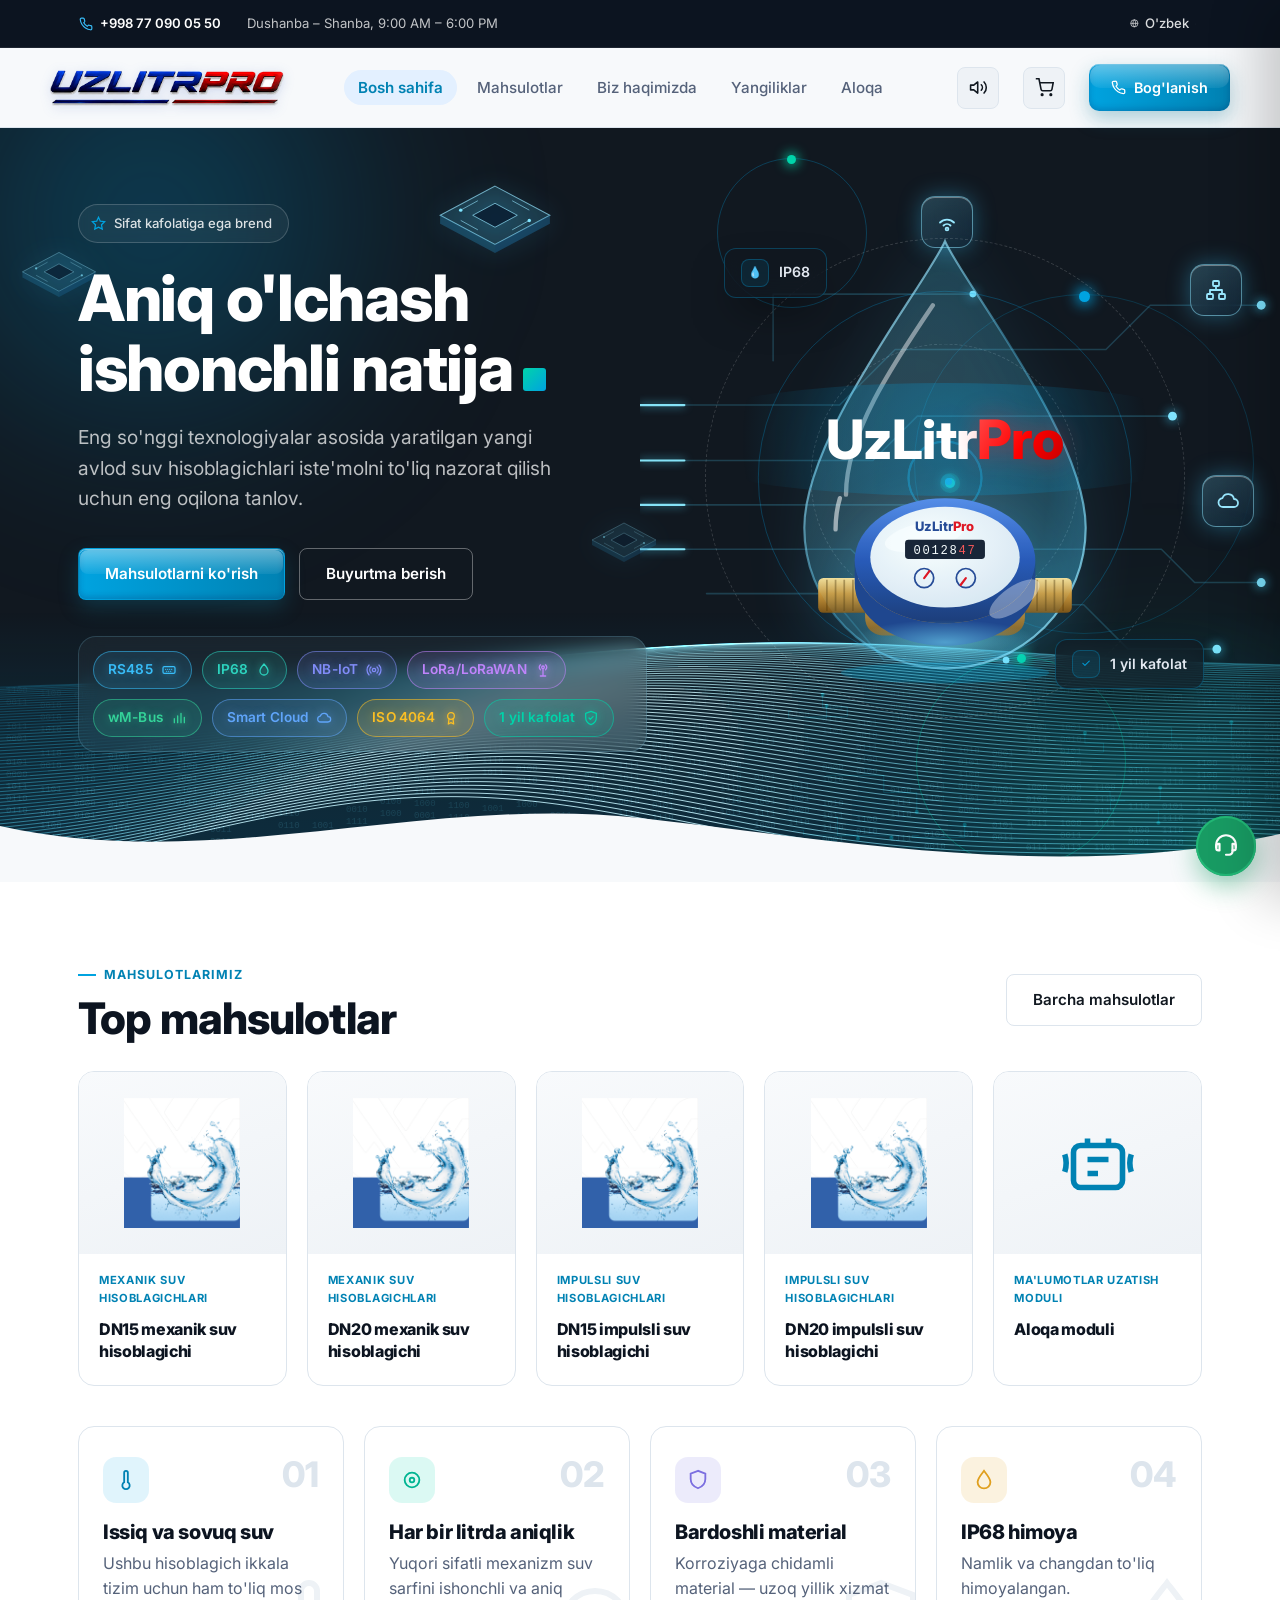
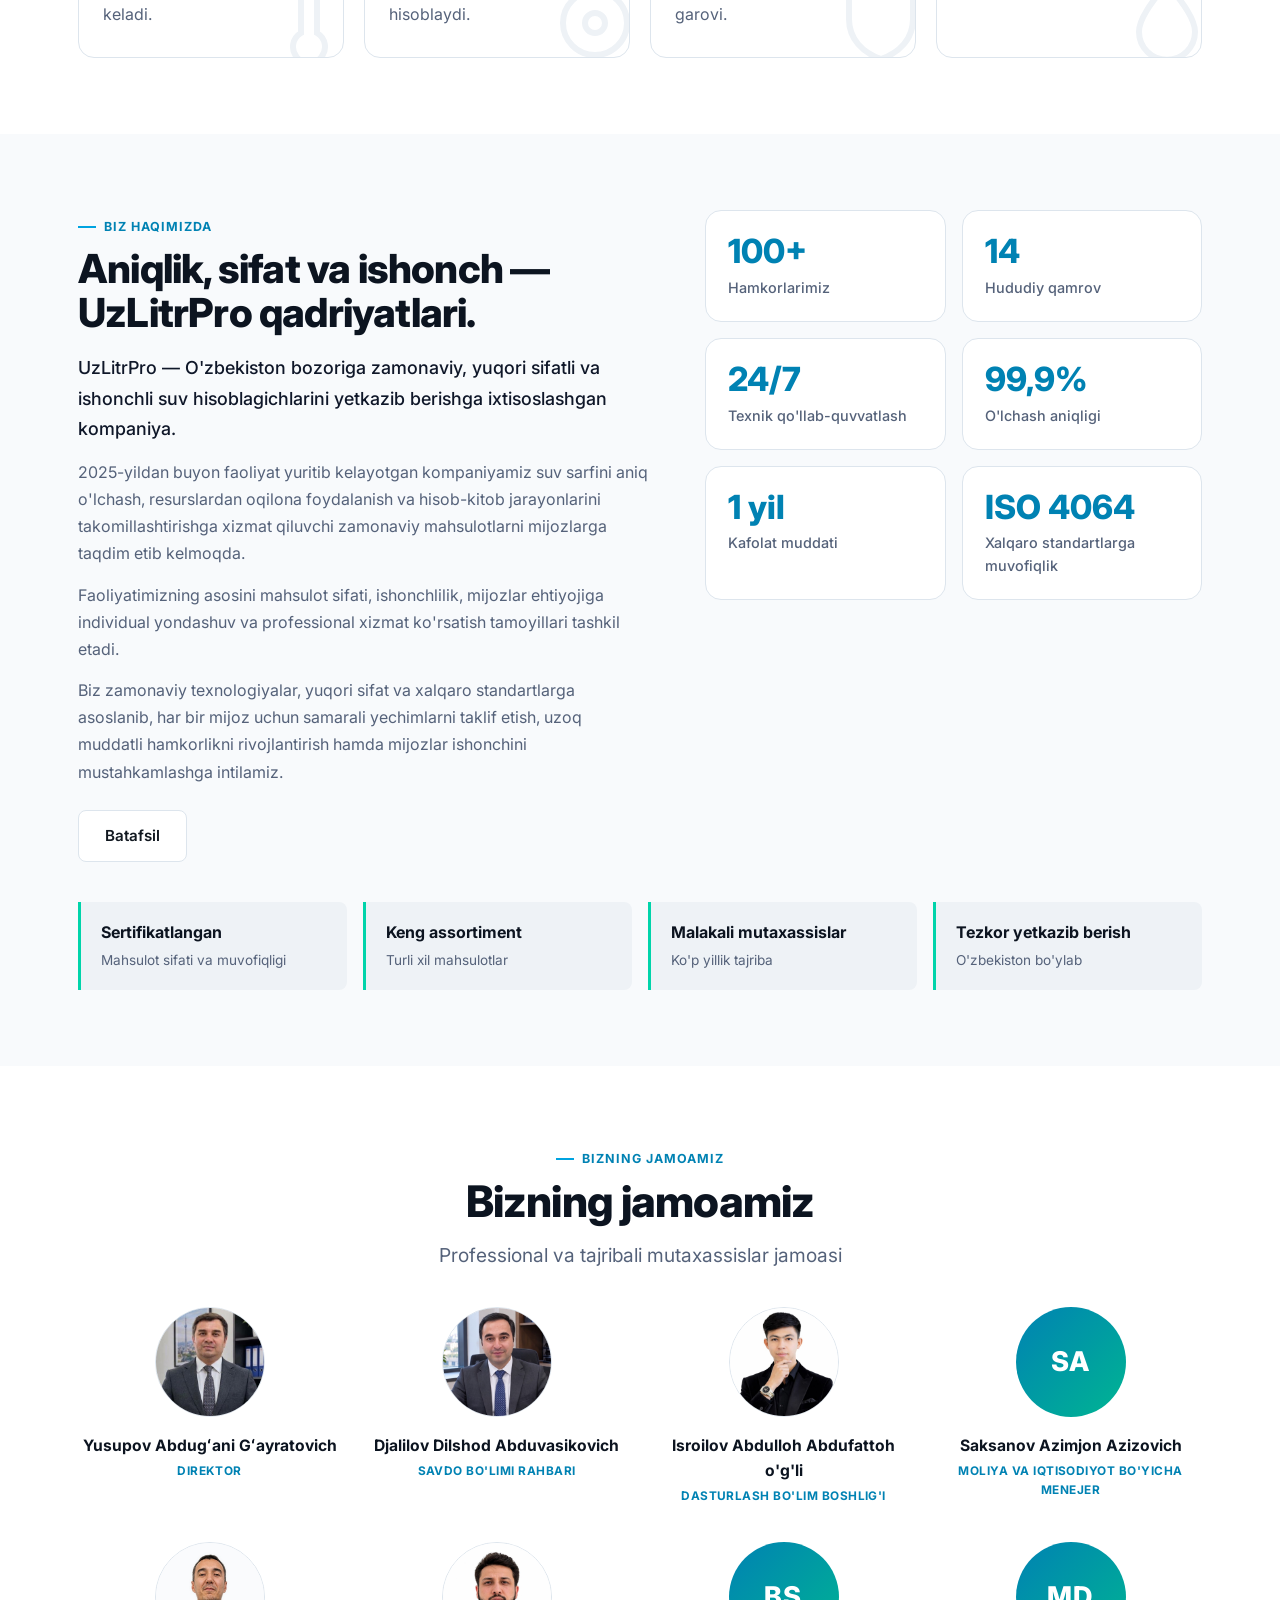
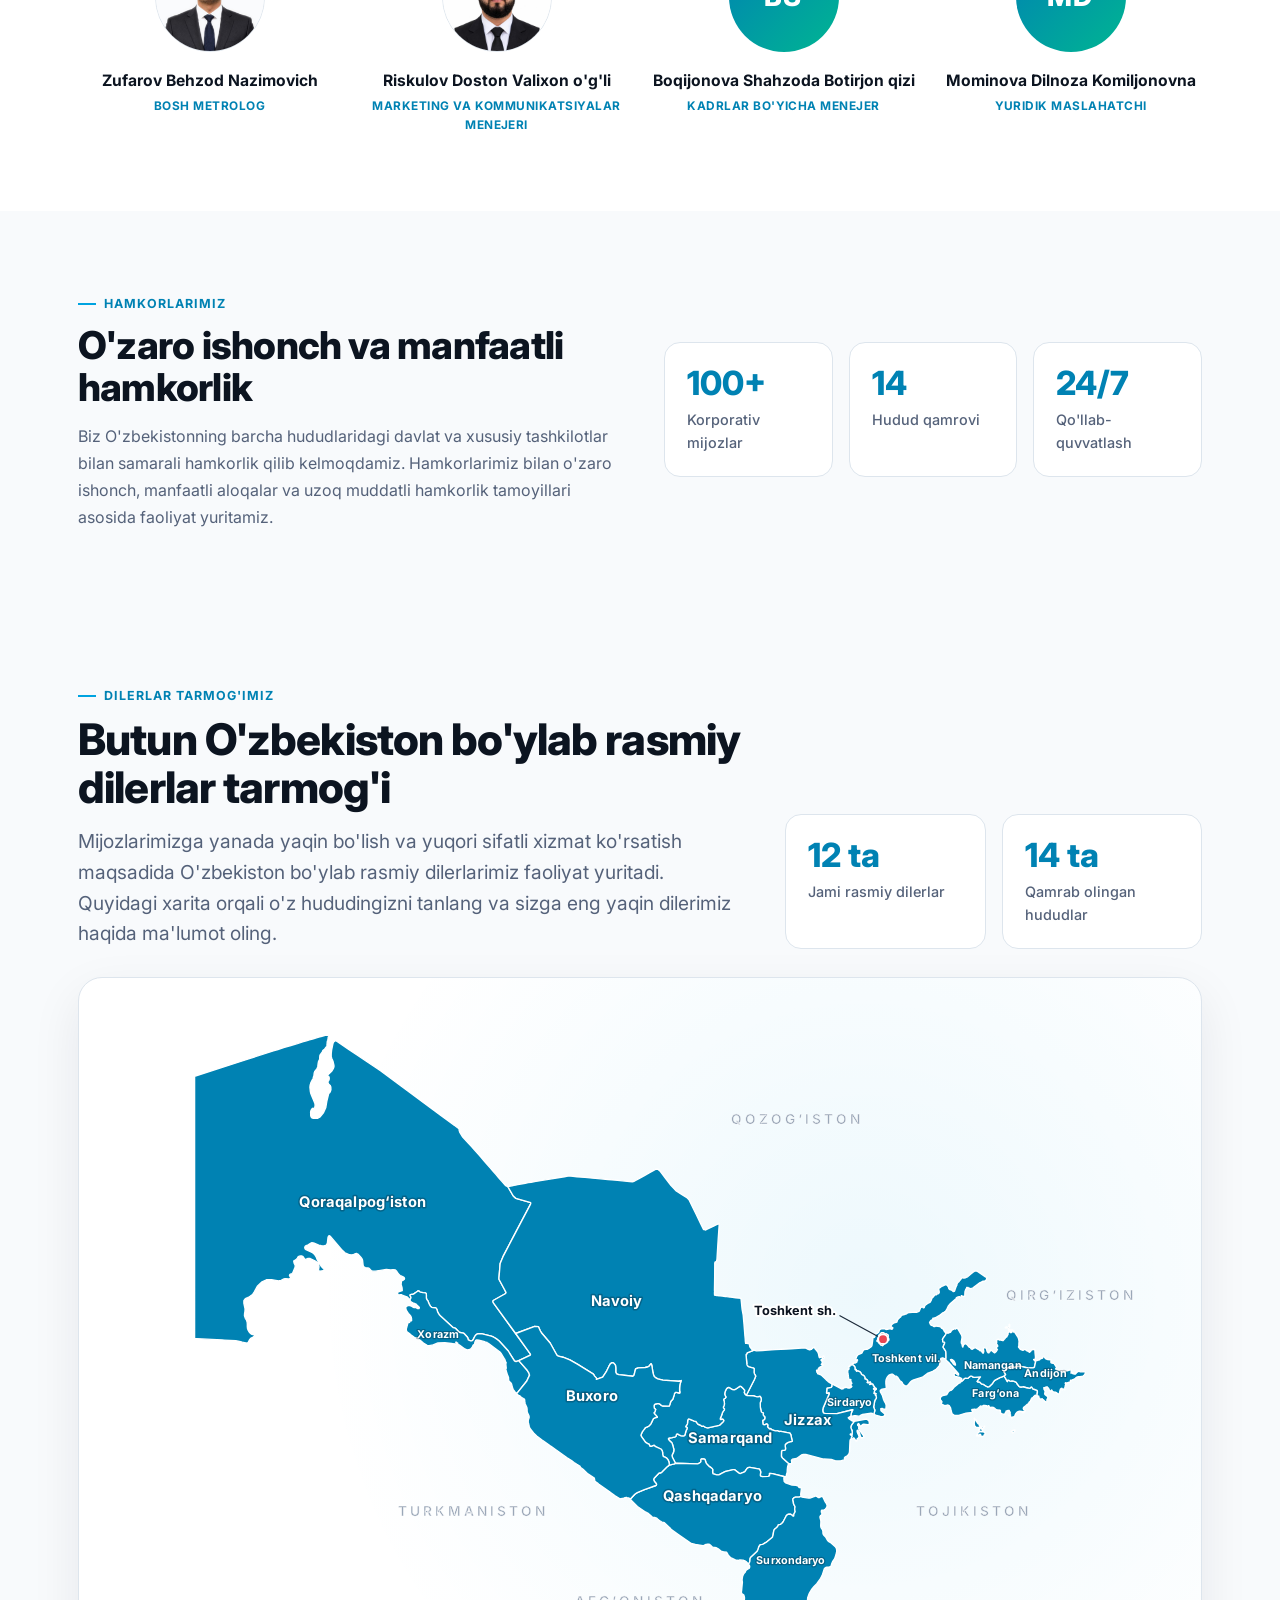
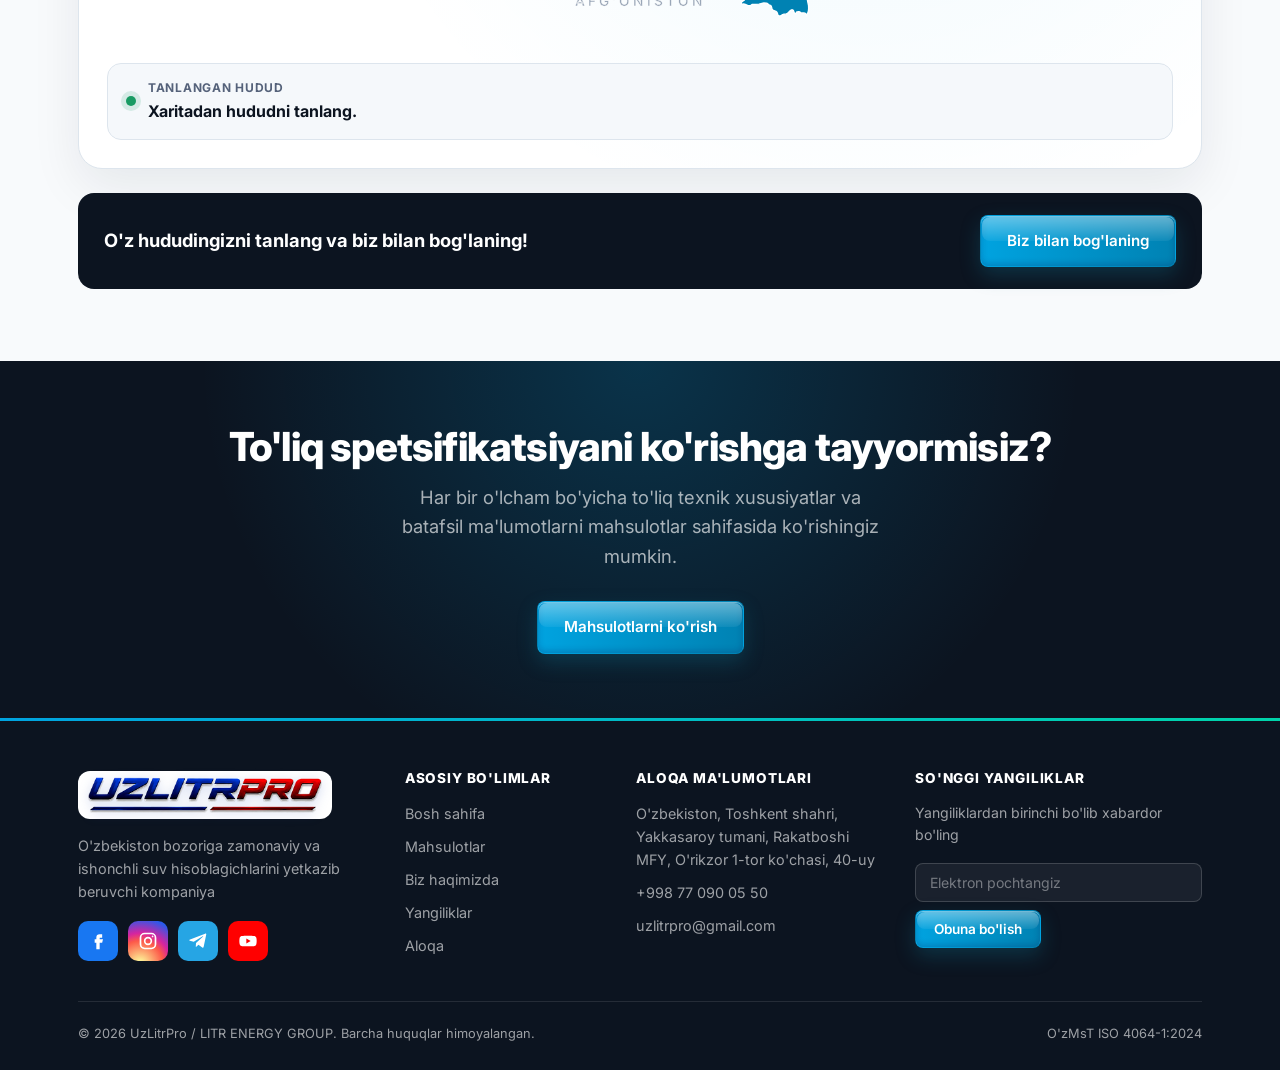
==== index.html @ aaaa2b79 "Hero: meter in glass drop/sphere/hologram variants, circuit traces, floating boards, chip icons Co-A" ====
<!DOCTYPE html>
<html lang="uz">
<head>
<meta charset="UTF-8">
<meta name="viewport" content="width=device-width, initial-scale=1.0">
<title>UzLitrPro — Aniq suv hisoblagichlari</title>
<meta name="description" content="UzLitrPro — sovuq va issiq suv uchun IP68 himoyali, yuqori aniqlikdagi hisoblagichlar. O'zMsT ISO 4064-1:2024 standartiga muvofiq, 1 yil kafolat bilan.">
<link rel="icon" href="assets/logo.png">
<link rel="preconnect" href="https://fonts.googleapis.com">
<link href="https://fonts.googleapis.com/css2?family=Inter:wght@400;500;600;700;800&display=swap" rel="stylesheet">
<link rel="stylesheet" href="css/style.css">
</head>
<body>

<div class="top-bar">
  <div class="container">
    <div class="top-bar-left">
      <a href="tel:+998770900550" class="phone-link">
        <svg viewBox="0 0 24 24" fill="none" stroke="currentColor" stroke-width="2"><path d="M22 16.92v3a2 2 0 0 1-2.18 2 19.79 19.79 0 0 1-8.63-3.07 19.5 19.5 0 0 1-6-6 19.79 19.79 0 0 1-3.07-8.67A2 2 0 0 1 4.11 2h3a2 2 0 0 1 2 1.72c.127.96.361 1.903.7 2.81a2 2 0 0 1-.45 2.11L8.09 9.91a16 16 0 0 0 6 6l1.27-1.27a2 2 0 0 1 2.11-.45c.907.339 1.85.573 2.81.7A2 2 0 0 1 22 16.92z"/></svg>
        +998 77 090 05 50
      </a>
      <span class="top-bar-item hours" data-i18n="hours">Dushanba – Shanba, 9:00 AM – 6:00 PM</span>
    </div>
    <div class="lang-switch" id="lang-switch">
      <div class="lang-current" id="lang-current">
        <svg viewBox="0 0 24 24" fill="none" stroke="currentColor" stroke-width="2"><circle cx="12" cy="12" r="10"/><path d="M2 12h20M12 2a15.3 15.3 0 0 1 4 10 15.3 15.3 0 0 1-4 10 15.3 15.3 0 0 1-4-10 15.3 15.3 0 0 1 4-10z"/></svg>
        <span id="lang-label">O'zbek</span>
        <svg class="chevron" viewBox="0 0 24 24" fill="none" stroke="currentColor" stroke-width="2"><path d="M6 9l6 6 6-6"/></svg>
      </div>
      <div class="lang-dropdown" id="lang-dropdown">
        <button data-lang="uz" class="active">O'zbek</button>
        <button data-lang="ru">Русский</button>
        <button data-lang="en">English</button>
      </div>
    </div>
  </div>
</div>

<header class="site-header">
  <nav class="container nav">
    <a href="index.html" class="brand"><img class="brand-logo" src="assets/uzlitrpro-wordmark.png" alt="UZLITRPRO" width="720" height="111"></a>
    <ul class="nav-links">
      <li><a href="index.html" class="active" data-i18n="nav_home">Bosh sahifa</a></li>
      <li><a href="products.html" data-i18n="nav_products">Mahsulotlar</a></li>
      <li><a href="about.html" data-i18n="nav_about">Biz haqimizda</a></li>
      <li><a href="news.html" data-i18n="nav_news">Yangiliklar</a></li>
      <li><a href="contact.html" data-i18n="nav_contact">Aloqa</a></li>
    </ul>
    <button class="cart-toggle-btn" id="cart-toggle" aria-label="Savat">
      <svg viewBox="0 0 24 24" fill="none" stroke="currentColor" stroke-width="2"><circle cx="9" cy="21" r="1"/><circle cx="20" cy="21" r="1"/><path d="M1 1h4l2.68 13.39a2 2 0 0 0 2 1.61h9.72a2 2 0 0 0 2-1.61L23 6H6"/></svg>
      <span class="cart-count-badge" id="cart-count-badge">0</span>
    </button>
    <a href="contact.html" class="nav-cta">
      <svg viewBox="0 0 24 24" fill="none" stroke="currentColor" stroke-width="2"><path d="M22 16.92v3a2 2 0 0 1-2.18 2 19.79 19.79 0 0 1-8.63-3.07 19.5 19.5 0 0 1-6-6 19.79 19.79 0 0 1-3.07-8.67A2 2 0 0 1 4.11 2h3a2 2 0 0 1 2 1.72c.127.96.361 1.903.7 2.81a2 2 0 0 1-.45 2.11L8.09 9.91a16 16 0 0 0 6 6l1.27-1.27a2 2 0 0 1 2.11-.45c.907.339 1.85.573 2.81.7A2 2 0 0 1 22 16.92z"/></svg>
      <span data-i18n="nav_cta">Bog'lanish</span>
    </a>
    <button class="nav-toggle" aria-label="Menyuni ochish" aria-expanded="false">
      <span></span><span></span><span></span>
    </button>
  </nav>
</header>

<main>

  <!-- HERO -->
  <section class="hero blueprint-bg" data-hero="drop">
    <div class="hero-scene" aria-hidden="true">
      <canvas class="hero-particle-wave"></canvas>
      <span class="hero-deco-circle dc1"><span class="dc-glow"></span></span>
      <span class="hero-deco-circle dc2"><span class="dc-glow"></span></span>
      <span class="hero-deco-circle dc3"><span class="dc-glow"></span></span>
      <!-- Shared drawing of the meter, reused by every hero variant -->
      <svg width="0" height="0" style="position:absolute">
        <defs>
          <linearGradient id="brassG" x1="0" y1="0" x2="0" y2="1">
            <stop offset="0" stop-color="#f6dc93"/><stop offset="0.45" stop-color="#c9973d"/><stop offset="1" stop-color="#7a5418"/>
          </linearGradient>
          <linearGradient id="ringG" x1="0" y1="0" x2="0" y2="1">
            <stop offset="0" stop-color="#4f86e6"/><stop offset="0.5" stop-color="#1f4fb3"/><stop offset="1" stop-color="#12306f"/>
          </linearGradient>
          <radialGradient id="faceG" cx="0.4" cy="0.35" r="0.8">
            <stop offset="0" stop-color="#ffffff"/><stop offset="1" stop-color="#d7e3ef"/>
          </radialGradient>
          <symbol id="uz-meter" viewBox="0 0 300 220">
            <rect x="4" y="128" width="62" height="40" rx="6" fill="url(#brassG)"/>
            <path d="M14 130v36M24 130v36M34 130v36M44 130v36" stroke="rgba(90,60,10,.45)" stroke-width="2"/>
            <rect x="234" y="128" width="62" height="40" rx="6" fill="url(#brassG)"/>
            <path d="M256 130v36M266 130v36M276 130v36M286 130v36" stroke="rgba(90,60,10,.45)" stroke-width="2"/>
            <path d="M58 122 h184 v52 a20 20 0 0 1 -20 20 h-144 a20 20 0 0 1 -20 -20z" fill="url(#brassG)"/>
            <ellipse cx="150" cy="108" rx="104" ry="72" fill="url(#ringG)"/>
            <path d="M46 108 v26 a104 72 0 0 0 208 0 v-26 a104 72 0 0 1 -208 0z" fill="#163a86"/>
            <ellipse cx="150" cy="104" rx="86" ry="58" fill="url(#faceG)"/>
            <ellipse cx="126" cy="80" rx="46" ry="16" fill="rgba(255,255,255,.75)" transform="rotate(-12 126 80)"/>
            <text x="150" y="74" text-anchor="middle" font-family="Inter, sans-serif" font-weight="800" font-size="15" fill="#1d3f8f">UzLitr<tspan fill="#e30613">Pro</tspan></text>
            <rect x="104" y="84" width="92" height="22" rx="4" fill="#0f1729"/>
            <text x="150" y="100" text-anchor="middle" font-family="ui-monospace, Menlo, monospace" font-size="14" fill="#fff" letter-spacing="2">00128<tspan fill="#ff4d4d">47</tspan></text>
            <circle cx="126" cy="128" r="11" fill="none" stroke="#1d3f8f" stroke-width="2"/>
            <line x1="126" y1="128" x2="132" y2="120" stroke="#e30613" stroke-width="2.5" stroke-linecap="round"/>
            <circle cx="174" cy="128" r="11" fill="none" stroke="#1d3f8f" stroke-width="2"/>
            <line x1="174" y1="128" x2="168" y2="136" stroke="#e30613" stroke-width="2.5" stroke-linecap="round"/>
          </symbol>
        </defs>
      </svg>

      <!-- Circuit traces with travelling light pulses, ending in glass icon nodes -->
      <svg class="hero-circuit" viewBox="0 0 600 600" preserveAspectRatio="xMaxYMid meet">
        <g class="trace-base">
          <path d="M0 210 H180 L230 160 H420 L460 120 H560"/>
          <path d="M0 260 H210 L250 220 H480"/>
          <path d="M0 300 H300 L340 340 H470 L500 370 H560"/>
          <path d="M0 340 H190 L240 390 H400 L440 430 H520"/>
          <path d="M60 380 H170 L220 440 H330"/>
          <path d="M120 170 V110 H300"/>
        </g>
        <g class="trace-pulse">
          <path d="M0 210 H180 L230 160 H420 L460 120 H560"/>
          <path d="M0 260 H210 L250 220 H480" style="animation-delay:-1.2s"/>
          <path d="M0 300 H300 L340 340 H470 L500 370 H560" style="animation-delay:-2.1s"/>
          <path d="M0 340 H190 L240 390 H400 L440 430 H520" style="animation-delay:-3s"/>
        </g>
        <g class="trace-dot"><circle cx="560" cy="120" r="4"/><circle cx="480" cy="220" r="4"/><circle cx="560" cy="370" r="4"/><circle cx="520" cy="430" r="4"/><circle cx="330" cy="440" r="3"/><circle cx="300" cy="110" r="3"/></g>
      </svg>
      <span class="circuit-node cn1"><svg viewBox="0 0 24 24"><rect x="9" y="3" width="6" height="5" rx="1"/><rect x="3" y="16" width="6" height="5" rx="1"/><rect x="15" y="16" width="6" height="5" rx="1"/><path d="M12 8v4M6 16v-4h12v4"/></svg></span>
      <span class="circuit-node cn2"><svg viewBox="0 0 24 24"><path d="M7 18a4.5 4.5 0 0 1-.5-8.97A6 6 0 0 1 18 10a4 4 0 0 1 0 8z"/></svg></span>
      <span class="circuit-node cn3"><svg viewBox="0 0 24 24"><path d="M5 12.5a10 10 0 0 1 14 0M8.5 15.5a5 5 0 0 1 7 0"/><circle cx="12" cy="19" r="1.4"/></svg></span>

      <!-- Floating glass circuit boards -->
      <svg class="float-pcb fp1" viewBox="0 0 140 100"><use href="#pcb"/></svg>
      <svg class="float-pcb fp2" viewBox="0 0 140 100"><use href="#pcb"/></svg>
      <svg class="float-pcb fp3" viewBox="0 0 140 100"><use href="#pcb"/></svg>
      <svg width="0" height="0" style="position:absolute">
        <symbol id="pcb" viewBox="0 0 140 100">
          <path d="M70 6 L134 40 L70 74 L6 40 Z" fill="rgba(80,200,240,0.16)" stroke="rgba(150,230,255,0.7)" stroke-width="1.2"/>
          <path d="M6 40 L6 50 L70 84 L70 74 Z" fill="rgba(40,140,190,0.35)"/>
          <path d="M134 40 L134 50 L70 84 L70 74 Z" fill="rgba(30,110,160,0.45)"/>
          <path d="M70 26 L96 40 L70 54 L44 40 Z" fill="rgba(10,30,50,0.85)" stroke="rgba(150,230,255,0.8)" stroke-width="1"/>
          <path d="M30 34 L50 23 M90 23 L110 34 M30 46 L50 57 M90 57 L110 46" stroke="rgba(150,230,255,0.7)" stroke-width="1"/>
          <circle cx="30" cy="34" r="2" fill="#7fe4ff"/><circle cx="110" cy="46" r="2" fill="#7fe4ff"/>
        </symbol>
      </svg>
    </div>
    <div class="container hero-grid">
      <div class="hero-copy">
        <span class="hero-pill">
          <svg viewBox="0 0 24 24" fill="none" stroke="currentColor" stroke-width="2"><path d="M12 2l2.9 6.3 6.9.9-5 4.9 1.2 6.9L12 17.8l-6 3.2 1.2-6.9-5-4.9 6.9-.9z"/></svg>
          <span data-i18n="hero_eyebrow">Sifat kafolatiga ega brend</span>
        </span>
        <h1 class="hero-h1-split" data-i18n="hero_h1"><span class="h1-line">Aniq o'lchash</span><span class="h1-line h1-line2">ishonchli natija<span class="h1-dot" aria-hidden="true"></span></span></h1>
        <p data-i18n="hero_p">Eng so'nggi texnologiyalar asosida yaratilgan yangi avlod suv hisoblagichlari iste'molni to'liq nazorat qilish uchun eng oqilona tanlov.</p>
        <div class="hero-actions">
          <a href="products.html" class="btn btn-primary" data-i18n="hero_btn1">Mahsulotlarni ko'rish</a>
          <a href="contact.html" class="btn btn-outline-light" data-i18n="hero_btn2">Buyurtma berish</a>
        </div>
        <div class="tech-chips" aria-label="Texnologiyalar va standartlar">
          <span class="tech-chip">RS485<svg viewBox="0 0 24 24"><rect x="3" y="7" width="18" height="10" rx="2"/><path d="M7 11h.01M10 11h.01M13 11h.01M16 11h.01M8.5 14h.01M11.5 14h.01M14.5 14h.01"/></svg></span>
          <span class="tech-chip">IP68<svg viewBox="0 0 24 24"><path d="M12 3s6 6.5 6 10.5a6 6 0 0 1-12 0C6 9.5 12 3 12 3z"/></svg></span>
          <span class="tech-chip">NB-IoT<svg viewBox="0 0 24 24"><circle cx="12" cy="12" r="2.5"/><path d="M7.5 7.5a6.4 6.4 0 0 0 0 9M16.5 7.5a6.4 6.4 0 0 1 0 9M4.6 4.6a10.5 10.5 0 0 0 0 14.8M19.4 4.6a10.5 10.5 0 0 1 0 14.8"/></svg></span>
          <span class="tech-chip">LoRa/LoRaWAN<svg viewBox="0 0 24 24"><path d="M12 10v11M8 21h8"/><circle cx="12" cy="8" r="2"/><path d="M8.2 4.2a5.5 5.5 0 0 0 0 7.6M15.8 4.2a5.5 5.5 0 0 1 0 7.6"/></svg></span>
          <span class="tech-chip">wM-Bus<svg viewBox="0 0 24 24"><path d="M5 19V13M10 19V9M15 19V5M20 19V11"/></svg></span>
          <span class="tech-chip">Smart Cloud<svg viewBox="0 0 24 24"><path d="M7 18a4.5 4.5 0 0 1-.5-8.97A6 6 0 0 1 18 10a4 4 0 0 1 0 8z"/></svg></span>
          <span class="tech-chip">ISO 4064<svg viewBox="0 0 24 24"><circle cx="12" cy="9" r="5"/><path d="M9 13.5 8 21l4-2 4 2-1-7.5"/></svg></span>
          <span class="tech-chip tech-chip-accent"><span data-i18n="badge_warranty">1 yil kafolat</span><svg viewBox="0 0 24 24"><path d="M12 2 4 5v6c0 5 3.4 9.4 8 11 4.6-1.6 8-6 8-11V5z"/><path d="m9 12 2 2 4-4"/></svg></span>
        </div>
      </div>
      <div class="hero-orbit-wrap" id="hero-orbit">
        <div class="ripple-wrap" aria-hidden="true">
          <span class="ripple-ring"></span>
          <span class="ripple-ring r2"></span>
          <span class="ripple-ring r3"></span>
        </div>
        <div class="orbit-ring r1"></div>
        <div class="orbit-ring r2"></div>
        <div class="orbit-ring r3"></div>
        <div class="orbit-dot d1"></div>
        <div class="orbit-dot d2"></div>

        <!-- Hero art: water meter in a glass drop / glass sphere / hologram (variant set on .hero) -->
        <div class="hero-art" aria-hidden="true">
          <svg class="art-drop" viewBox="0 0 420 520">
            <defs>
              <radialGradient id="dropFill" cx="0.38" cy="0.55" r="0.75">
                <stop offset="0" stop-color="rgba(190,240,255,0.10)"/>
                <stop offset="0.65" stop-color="rgba(40,180,230,0.16)"/>
                <stop offset="1" stop-color="rgba(60,200,255,0.42)"/>
              </radialGradient>
              <linearGradient id="dropRim" x1="0" y1="0" x2="1" y2="1">
                <stop offset="0" stop-color="rgba(220,250,255,0.95)"/>
                <stop offset="0.5" stop-color="rgba(90,210,255,0.35)"/>
                <stop offset="1" stop-color="rgba(160,235,255,0.85)"/>
              </linearGradient>
              <radialGradient id="dropCaustic" cx="0.5" cy="0.5" r="0.5">
                <stop offset="0" stop-color="rgba(120,230,255,0.55)"/>
                <stop offset="1" stop-color="rgba(120,230,255,0)"/>
              </radialGradient>
            </defs>
            <ellipse cx="210" cy="505" rx="120" ry="12" fill="rgba(0,180,230,0.25)"/>
            <path class="drop-shape" d="M210 8 C232 58 372 232 372 338 A162 162 0 0 1 48 338 C48 232 188 58 210 8 Z" fill="url(#dropFill)" stroke="url(#dropRim)" stroke-width="2.5"/>
            <use href="#uz-meter" x="60" y="268" width="300" height="220"/>
            <path d="M210 8 C232 58 372 232 372 338 A162 162 0 0 1 48 338 C48 232 188 58 210 8 Z" fill="rgba(160,230,255,0.07)"/>
            <path d="M96 300 C96 230 150 150 196 82" stroke="rgba(255,255,255,0.45)" stroke-width="5" fill="none" stroke-linecap="round"/>
            <path d="M84 340 C84 326 86 314 89 304" stroke="rgba(255,255,255,0.55)" stroke-width="5" fill="none" stroke-linecap="round"/>
            <ellipse cx="290" cy="420" rx="34" ry="14" fill="rgba(255,255,255,0.35)" transform="rotate(-35 290 420)"/>
            <ellipse cx="210" cy="470" rx="110" ry="26" fill="url(#dropCaustic)"/>
          </svg>
          <div class="art-sphere">
            <svg viewBox="0 0 300 220"><use href="#uz-meter"/></svg>
          </div>
          <div class="art-holo">
            <svg class="holo-meter" viewBox="0 0 300 220"><use href="#uz-meter"/></svg>
            <span class="holo-beam"></span>
            <span class="holo-ring hr1"></span>
            <span class="holo-ring hr2"></span>
            <span class="holo-ring hr3"></span>
            <span class="holo-reading">00128<b>47</b> m³</span>
          </div>
        </div>

             <div class="hero-meter-core">
          <div class="wordmark-live">
            <span class="wordmark-text">UzLitr<span>Pro</span></span>
          </div>
        </div>

        <div class="glass-badge reveal gb1">
          <div class="badge-icon">💧</div>
          <div><strong data-i18n="badge_ip68">IP68</strong></div>
        </div>
        <div class="glass-badge reveal gb2">
          <div class="badge-icon">✓</div>
          <div><strong data-i18n="badge_warranty">1 yil kafolat</strong></div>
        </div>
      </div>
    </div>

    <div class="hero-wave">
      <svg viewBox="0 0 1440 90" preserveAspectRatio="none" xmlns="http://www.w3.org/2000/svg">
        <path fill="#f7f9fb" d="M0,32 C240,80 480,0 720,24 C960,48 1200,88 1440,40 L1440,90 L0,90 Z"></path>
      </svg>
    </div>
  </section>

  <!-- TOP PRODUCTS -->
  <section class="section section-alt">
    <div class="container">
      <div class="product-showcase-head reveal">
        <div>
          <span class="eyebrow" data-i18n="home_prod_eyebrow">Mahsulotlarimiz</span>
          <h2 data-i18n="home_prod_h2">Top mahsulotlar</h2>
        </div>
        <a href="products.html" class="btn btn-outline" data-i18n="size_view_all">Barcha mahsulotlar</a>
      </div>
      <div class="product-cards product-cards-5">
        <a href="products.html" class="product-card reveal">
          <div class="product-card-media"><img src="assets/product-meter.png" alt="DN15" loading="lazy"></div>
          <div class="product-card-body">
            <span class="product-card-cat" data-i18n="cat_mech">Mexanik suv hisoblagichlari</span>
            <div class="product-card-row">
              <h3 data-i18n="p_mech15">DN15 mexanik suv hisoblagichi</h3>
              <span class="product-card-arrow" aria-hidden="true"><svg viewBox="0 0 24 24" fill="none" stroke="currentColor" stroke-width="2"><path d="M5 12h14M13 6l6 6-6 6"/></svg></span>
            </div>
          </div>
        </a>
        <a href="products.html" class="product-card reveal">
          <div class="product-card-media"><img src="assets/product-meter.png" alt="DN20" loading="lazy"></div>
          <div class="product-card-body">
            <span class="product-card-cat" data-i18n="cat_mech">Mexanik suv hisoblagichlari</span>
            <div class="product-card-row">
              <h3 data-i18n="p_mech20">DN20 mexanik suv hisoblagichi</h3>
              <span class="product-card-arrow" aria-hidden="true"><svg viewBox="0 0 24 24" fill="none" stroke="currentColor" stroke-width="2"><path d="M5 12h14M13 6l6 6-6 6"/></svg></span>
            </div>
          </div>
        </a>
        <a href="products.html" class="product-card reveal">
          <div class="product-card-media"><img src="assets/product-meter.png" alt="DN15" loading="lazy"></div>
          <div class="product-card-body">
            <span class="product-card-cat" data-i18n="cat_pulse">Impulsli suv hisoblagichlari</span>
            <div class="product-card-row">
              <h3 data-i18n="p_pulse15">DN15 impulsli suv hisoblagichi</h3>
              <span class="product-card-arrow" aria-hidden="true"><svg viewBox="0 0 24 24" fill="none" stroke="currentColor" stroke-width="2"><path d="M5 12h14M13 6l6 6-6 6"/></svg></span>
            </div>
          </div>
        </a>
        <a href="products.html" class="product-card reveal">
          <div class="product-card-media"><img src="assets/product-meter.png" alt="DN20" loading="lazy"></div>
          <div class="product-card-body">
            <span class="product-card-cat" data-i18n="cat_pulse">Impulsli suv hisoblagichlari</span>
            <div class="product-card-row">
              <h3 data-i18n="p_pulse20">DN20 impulsli suv hisoblagichi</h3>
              <span class="product-card-arrow" aria-hidden="true"><svg viewBox="0 0 24 24" fill="none" stroke="currentColor" stroke-width="2"><path d="M5 12h14M13 6l6 6-6 6"/></svg></span>
            </div>
          </div>
        </a>
        <a href="products.html" class="product-card reveal">
          <div class="product-card-media"><svg class="product-card-icon" viewBox="0 0 24 24" fill="none" stroke="currentColor" stroke-width="1.6" aria-hidden="true"><rect x="5" y="7" width="14" height="12" rx="2"/><path d="M9 7V5M15 7V5M9 11h6M9 15h3"/><path d="M2.5 9.5a8 8 0 0 1 0 5M21.5 9.5a8 8 0 0 0 0 5"/></svg></div>
          <div class="product-card-body">
            <span class="product-card-cat" data-i18n="cat_module">Ma'lumotlar uzatish moduli</span>
            <div class="product-card-row">
              <h3 data-i18n="p_module">Aloqa moduli</h3>
              <span class="product-card-arrow" aria-hidden="true"><svg viewBox="0 0 24 24" fill="none" stroke="currentColor" stroke-width="2"><path d="M5 12h14M13 6l6 6-6 6"/></svg></span>
            </div>
          </div>
        </a>
      </div>
      <div class="feature-grid">
        <div class="feature-card reveal">
          <div class="feature-top">
            <div class="feature-icon c-blue"><svg viewBox="0 0 24 24" fill="none" stroke="currentColor" stroke-width="2"><path d="M14 4v10.5a4 4 0 1 1-4 0V4a2 2 0 0 1 4 0Z"/></svg></div>
            <span class="feature-num">01</span>
          </div>
          <h3 data-i18n="home_f1_h">Issiq va sovuq suv</h3>
          <p data-i18n="home_f1_p">Ushbu hisoblagich ikkala tizim uchun ham to'liq mos keladi.</p>
          <svg class="feature-watermark" viewBox="0 0 24 24" fill="none" stroke="currentColor" stroke-width="1.5" aria-hidden="true"><path d="M14 4v10.5a4 4 0 1 1-4 0V4a2 2 0 0 1 4 0Z"/></svg>
        </div>
        <div class="feature-card reveal">
          <div class="feature-top">
            <div class="feature-icon c-teal"><svg viewBox="0 0 24 24" fill="none" stroke="currentColor" stroke-width="2"><circle cx="12" cy="12" r="8"/><circle cx="12" cy="12" r="2.5"/></svg></div>
            <span class="feature-num">02</span>
          </div>
          <h3 data-i18n="home_f2_h">Har bir litrda aniqlik</h3>
          <p data-i18n="home_f2_p">Yuqori sifatli mexanizm suv sarfini ishonchli va aniq hisoblaydi.</p>
          <svg class="feature-watermark" viewBox="0 0 24 24" fill="none" stroke="currentColor" stroke-width="1.5" aria-hidden="true"><circle cx="12" cy="12" r="8"/><circle cx="12" cy="12" r="2.5"/></svg>
        </div>
        <div class="feature-card reveal">
          <div class="feature-top">
            <div class="feature-icon c-violet"><svg viewBox="0 0 24 24" fill="none" stroke="currentColor" stroke-width="2"><path d="M12 2 4 5v6c0 5 3.4 8.4 8 10 4.6-1.6 8-5 8-10V5z"/></svg></div>
            <span class="feature-num">03</span>
          </div>
          <h3 data-i18n="home_f3_h">Bardoshli material</h3>
          <p data-i18n="home_f3_p">Korroziyaga chidamli material — uzoq yillik xizmat garovi.</p>
          <svg class="feature-watermark" viewBox="0 0 24 24" fill="none" stroke="currentColor" stroke-width="1.5" aria-hidden="true"><path d="M12 2 4 5v6c0 5 3.4 8.4 8 10 4.6-1.6 8-5 8-10V5z"/></svg>
        </div>
        <div class="feature-card reveal">
          <div class="feature-top">
            <div class="feature-icon c-amber"><svg viewBox="0 0 24 24" fill="none" stroke="currentColor" stroke-width="2"><path d="M12 2C8.5 6.5 5 10.7 5 14.2a7 7 0 0 0 14 0C19 10.7 15.5 6.5 12 2Z"/></svg></div>
            <span class="feature-num">04</span>
          </div>
          <h3 data-i18n="home_f4_h">IP68 himoya</h3>
          <p data-i18n="home_f4_p">Namlik va changdan to'liq himoyalangan.</p>
          <svg class="feature-watermark" viewBox="0 0 24 24" fill="none" stroke="currentColor" stroke-width="1.5" aria-hidden="true"><path d="M12 2C8.5 6.5 5 10.7 5 14.2a7 7 0 0 0 14 0C19 10.7 15.5 6.5 12 2Z"/></svg>
        </div>
      </div>
    </div>
  </section>

  <!-- ABOUT -->
  <section class="section">
    <div class="container">
      <div class="home-about">
        <div class="home-about-copy reveal">
          <span class="eyebrow" data-i18n="home_about_eyebrow">Biz haqimizda</span>
          <h2 data-i18n="home_about_h2">Aniqlik, sifat va ishonch — UzLitrPro qadriyatlari.</h2>
          <p class="home-about-lead" data-i18n="home_about_p1">UzLitrPro — O'zbekiston bozoriga zamonaviy, yuqori sifatli va ishonchli suv hisoblagichlarini yetkazib berishga ixtisoslashgan kompaniya.</p>
          <p data-i18n="home_about_p2">2025-yildan buyon faoliyat yuritib kelayotgan kompaniyamiz suv sarfini aniq o'lchash, resurslardan oqilona foydalanish va hisob-kitob jarayonlarini takomillashtirishga xizmat qiluvchi zamonaviy mahsulotlarni mijozlarga taqdim etib kelmoqda.</p>
          <p data-i18n="home_about_p3">Faoliyatimizning asosini mahsulot sifati, ishonchlilik, mijozlar ehtiyojiga individual yondashuv va professional xizmat ko'rsatish tamoyillari tashkil etadi.</p>
          <p data-i18n="home_about_p4">Biz zamonaviy texnologiyalar, yuqori sifat va xalqaro standartlarga asoslanib, har bir mijoz uchun samarali yechimlarni taklif etish, uzoq muddatli hamkorlikni rivojlantirish hamda mijozlar ishonchini mustahkamlashga intilamiz.</p>
          <a href="about.html" class="btn btn-outline" data-i18n="home_about_more">Batafsil</a>
        </div>
        <div class="num-grid">
          <div class="num-tile reveal"><span class="num-value" data-i18n="n1_v">100+</span><span class="num-label" data-i18n="n1_l">Hamkorlarimiz</span></div>
          <div class="num-tile reveal"><span class="num-value" data-i18n="n2_v">14</span><span class="num-label" data-i18n="n2_l">Hududiy qamrov</span></div>
          <div class="num-tile reveal"><span class="num-value" data-i18n="n3_v">24/7</span><span class="num-label" data-i18n="n3_l">Texnik qo'llab-quvvatlash</span></div>
          <div class="num-tile reveal"><span class="num-value" data-i18n="n4_v">99,9%</span><span class="num-label" data-i18n="n4_l">O'lchash aniqligi</span></div>
          <div class="num-tile reveal"><span class="num-value" data-i18n="n5_v">1 yil</span><span class="num-label" data-i18n="n5_l">Kafolat muddati</span></div>
          <div class="num-tile reveal"><span class="num-value" data-i18n="n6_v">ISO 4064</span><span class="num-label" data-i18n="n6_l">Xalqaro standartlarga muvofiqlik</span></div>
        </div>
      </div>
      <div class="highlight-row">
        <div class="highlight-item reveal"><strong data-i18n="n7_v">Sertifikatlangan</strong><span data-i18n="n7_l">Mahsulot sifati va muvofiqligi</span></div>
        <div class="highlight-item reveal"><strong data-i18n="n8_v">Keng assortiment</strong><span data-i18n="n8_l">Turli xil mahsulotlar</span></div>
        <div class="highlight-item reveal"><strong data-i18n="n9_v">Malakali mutaxassislar</strong><span data-i18n="n9_l">Ko'p yillik tajriba</span></div>
        <div class="highlight-item reveal"><strong data-i18n="n10_v">Tezkor yetkazib berish</strong><span data-i18n="n10_l">O'zbekiston bo'ylab</span></div>
      </div>
    </div>
  </section>

  <!-- TEAM -->
  <section class="section section-alt">
    <div class="container">
      <div class="section-head section-head-center reveal">
        <span class="eyebrow" data-i18n="team_eyebrow">Bizning jamoamiz</span>
        <h2 data-i18n="team_h2">Bizning jamoamiz</h2>
        <p data-i18n="team_p">Professional va tajribali mutaxassislar jamoasi</p>
      </div>
      <div class="team-grid team-grid-7">
        <div class="team-card reveal">
          <div class="team-avatar"><img src="assets/team/yusupov-abdugani-2.jpg" alt="Yusupov Abdugʻani Gʻayratovich" loading="lazy"></div>
          <div class="team-name">Yusupov Abdugʻani Gʻayratovich</div>
          <div class="team-role" data-i18n="role_director">Direktor</div>
        </div>
        <div class="team-card reveal">
          <div class="team-avatar"><img src="assets/team/djalilov-dilshod.jpg" alt="Djalilov Dilshod Abduvasikovich" loading="lazy"></div>
          <div class="team-name">Djalilov Dilshod Abduvasikovich</div>
          <div class="team-role" data-i18n="role_sales">Savdo bo'limi rahbari</div>
        </div>
        <div class="team-card reveal">
          <div class="team-avatar"><img src="assets/team/abdulloh-isroilov.jpg" alt="Isroilov Abdulloh Abdufattoh o'g'li" loading="lazy"></div>
          <div class="team-name">Isroilov Abdulloh Abdufattoh o'g'li</div>
          <div class="team-role" data-i18n="role_dev">Dasturlash bo'lim boshlig'i</div>
        </div>
        <div class="team-card reveal">
          <div class="team-avatar initials"><span aria-hidden="true">SA</span></div>
          <div class="team-name">Saksanov Azimjon Azizovich</div>
          <div class="team-role" data-i18n="role_finance">Moliya va iqtisodiyot bo'yicha menejer</div>
        </div>
        <div class="team-card reveal">
          <div class="team-avatar"><img src="assets/team/zufarov-behzod.jpg" alt="Zufarov Behzod Nazimovich" loading="lazy"></div>
          <div class="team-name">Zufarov Behzod Nazimovich</div>
          <div class="team-role" data-i18n="role_metrology">Bosh metrolog</div>
        </div>
        <div class="team-card reveal">
          <div class="team-avatar"><img src="assets/team/risqulov-doston.jpg" alt="Riskulov Doston Valixon o'g'li" loading="lazy"></div>
          <div class="team-name">Riskulov Doston Valixon o'g'li</div>
          <div class="team-role" data-i18n="role_marketing">Marketing va kommunikatsiyalar menejeri</div>
        </div>
        <div class="team-card reveal">
          <div class="team-avatar initials"><span aria-hidden="true">BS</span></div>
          <div class="team-name">Boqijonova Shahzoda Botirjon qizi</div>
          <div class="team-role" data-i18n="role_hr">Kadrlar bo'yicha menejer</div>
        </div>
        <div class="team-card reveal">
          <div class="team-avatar initials"><span aria-hidden="true">MD</span></div>
          <div class="team-name">Mominova Dilnoza Komiljonovna</div>
          <div class="team-role" data-i18n="role_lawyer">Yuridik maslahatchi</div>
        </div>
      </div>
    </div>
  </section>

  <!-- PARTNERS -->
  <section class="section">
    <div class="container home-partners">
      <div class="reveal">
        <span class="eyebrow" data-i18n="home_partners_eyebrow">Hamkorlarimiz</span>
        <h2 data-i18n="home_partners_h2">O'zaro ishonch va manfaatli hamkorlik</h2>
        <p data-i18n="home_partners_p">Biz O'zbekistonning barcha hududlaridagi davlat va xususiy tashkilotlar bilan samarali hamkorlik qilib kelmoqdamiz. Hamkorlarimiz bilan o'zaro ishonch, manfaatli aloqalar va uzoq muddatli hamkorlik tamoyillari asosida faoliyat yuritamiz.</p>
      </div>
      <div class="num-grid num-grid-3">
        <div class="num-tile reveal"><span class="num-value" data-i18n="n1_v">100+</span><span class="num-label" data-i18n="pt1_l">Korporativ mijozlar</span></div>
        <div class="num-tile reveal"><span class="num-value" data-i18n="n2_v">14</span><span class="num-label" data-i18n="pt2_l">Hudud qamrovi</span></div>
        <div class="num-tile reveal"><span class="num-value" data-i18n="n3_v">24/7</span><span class="num-label" data-i18n="pt3_l">Qo'llab-quvvatlash</span></div>
      </div>
    </div>
  </section>

  <!-- DEALERS + REGIONS MAP -->
  <section class="section section-alt regions-map-section">
    <div class="container">
      <div class="dealers-head">
        <div class="section-head reveal">
          <span class="eyebrow" data-i18n="home_dealers_eyebrow">Dilerlar tarmog'imiz</span>
          <h2 data-i18n="home_dealers_h2">Butun O'zbekiston bo'ylab rasmiy dilerlar tarmog'i</h2>
          <p data-i18n="home_dealers_p">Mijozlarimizga yanada yaqin bo'lish va yuqori sifatli xizmat ko'rsatish maqsadida O'zbekiston bo'ylab rasmiy dilerlarimiz faoliyat yuritadi. Quyidagi xarita orqali o'z hududingizni tanlang va sizga eng yaqin dilerimiz haqida ma'lumot oling.</p>
        </div>
        <div class="num-grid num-grid-2">
          <div class="num-tile reveal"><span class="num-value" data-i18n="dl1_v">12 ta</span><span class="num-label" data-i18n="dl1_l">Jami rasmiy dilerlar</span></div>
          <div class="num-tile reveal"><span class="num-value" data-i18n="dl2_v">14 ta</span><span class="num-label" data-i18n="dl2_l">Qamrab olingan hududlar</span></div>
        </div>
      </div>

      <div class="regions-map-card reveal">
        <div id="branches-map" class="uzbekistan-map" aria-label="O‘zbekiston hududlari xaritasi"></div>
        <div class="region-selection-info" aria-live="polite">
          <span class="region-selection-dot"></span>
          <div>
            <span class="region-selection-label" id="region-selection-label">Tanlangan hudud</span>
            <strong id="branches-map-info">Xaritadan hududni tanlang.</strong>
          </div>
        </div>
      </div>

      <div class="dealers-cta reveal">
        <strong data-i18n="home_dealers_cta">O'z hududingizni tanlang va biz bilan bog'laning!</strong>
        <a href="contact.html" class="btn btn-primary" data-i18n="cta_contact_btn">Biz bilan bog'laning</a>
      </div>
    </div>
  </section>

  <!-- CTA -->
  <section class="cta-band">
    <div class="container">
      <h2 class="reveal" data-i18n="home_cta_h2">To'liq spetsifikatsiyani ko'rishga tayyormisiz?</h2>
      <p class="reveal" data-i18n="home_cta_p">Har bir o'lcham bo'yicha to'liq texnik xususiyatlar va batafsil ma'lumotlarni mahsulotlar sahifasida ko'rishingiz mumkin.</p>
      <a href="products.html" class="btn btn-primary reveal" data-i18n="hero_btn1">Mahsulotlarni ko'rish</a>
    </div>
  </section>
</main>

<footer class="site-footer">
  <div class="container">
    <div class="footer-grid footer-grid-4">
      <div class="footer-brand">
        <a href="index.html" class="brand brand-on-dark"><img class="brand-logo" src="assets/uzlitrpro-wordmark.png" alt="UZLITRPRO" width="720" height="111"></a>
        <p data-i18n="footer_desc">O'zbekiston bozoriga zamonaviy va ishonchli suv hisoblagichlarini yetkazib beruvchi kompaniya</p>
        <div class="footer-social" aria-label="Ijtimoiy tarmoqlar">
          <a class="social-icon social-facebook" data-social="facebook" aria-label="Facebook"><svg viewBox="0 0 24 24" aria-hidden="true"><path fill="currentColor" d="M14 8h3V4h-3a4 4 0 0 0-4 4v2H8v4h2v8h4v-8h3l1-4h-4V8.5c0-.3.2-.5.5-.5z"/></svg></a>
          <a class="social-icon social-instagram" data-social="instagram" aria-label="Instagram"><svg viewBox="0 0 24 24" fill="none" stroke="currentColor" stroke-width="2" aria-hidden="true"><rect x="3" y="3" width="18" height="18" rx="5"/><circle cx="12" cy="12" r="4"/><circle cx="17.5" cy="6.5" r="1" fill="currentColor" stroke="none"/></svg></a>
          <a class="social-icon social-telegram" data-social="telegram" aria-label="Telegram"><svg viewBox="0 0 24 24" aria-hidden="true"><path fill="currentColor" d="M21.9 4.3 18.8 19c-.2 1-.8 1.3-1.7.8l-4.6-3.4-2.2 2.1c-.3.3-.5.5-1 .5l.3-4.7 8.6-7.8c.4-.3-.1-.5-.6-.2L6.9 13 2.3 11.6c-1-.3-1-1 .2-1.5L20.5 3.2c.8-.3 1.6.2 1.4 1.1z"/></svg></a>
          <a class="social-icon social-youtube" data-social="youtube" aria-label="YouTube"><svg viewBox="0 0 24 24" aria-hidden="true"><path fill="currentColor" d="M22 8.2a3 3 0 0 0-2.1-2.1C18 5.6 12 5.6 12 5.6s-6 0-7.9.5A3 3 0 0 0 2 8.2 31 31 0 0 0 1.6 12c0 1.3.1 2.5.4 3.8a3 3 0 0 0 2.1 2.1c1.9.5 7.9.5 7.9.5s6 0 7.9-.5a3 3 0 0 0 2.1-2.1c.3-1.3.4-2.5.4-3.8s-.1-2.5-.4-3.8zM10 15.1V8.9l5.2 3.1z"/></svg></a>
        </div>
      </div>
      <div class="footer-col">
        <h4 data-i18n="footer_nav_h">Asosiy bo'limlar</h4>
        <ul>
          <li><a href="index.html" data-i18n="nav_home">Bosh sahifa</a></li>
          <li><a href="products.html" data-i18n="nav_products">Mahsulotlar</a></li>
          <li><a href="about.html" data-i18n="nav_about">Biz haqimizda</a></li>
          <li><a href="news.html" data-i18n="nav_news">Yangiliklar</a></li>
          <li><a href="contact.html" data-i18n="nav_contact">Aloqa</a></li>
        </ul>
      </div>
      <div class="footer-col">
        <h4 data-i18n="footer_contact_h">Aloqa ma'lumotlari</h4>
        <ul>
          <li data-i18n="footer_address">O'zbekiston, Toshkent shahri, Yakkasaroy tumani, Rakatboshi MFY, O'rikzor 1-tor ko'chasi, 40-uy</li>
          <li><a href="tel:+998770900550">+998 77 090 05 50</a></li>
          <li><a href="mailto:uzlitrpro@gmail.com">uzlitrpro@gmail.com</a></li>
        </ul>
      </div>
      <div class="footer-col footer-newsletter">
        <h4 data-i18n="footer_newsletter_h">So'nggi yangiliklar</h4>
        <p data-i18n="footer_newsletter_p">Yangiliklardan birinchi bo'lib xabardor bo'ling</p>
        <form id="newsletter-form" class="newsletter-form">
          <input type="email" name="email" required autocomplete="email" data-i18n-placeholder="footer_newsletter_ph" placeholder="Elektron pochtangiz">
          <button type="submit" class="btn btn-primary" data-i18n="footer_newsletter_btn">Obuna bo'lish</button>
        </form>
        <p class="newsletter-success" id="newsletter-success" role="status"></p>
      </div>
    </div>
    <div class="footer-bottom">
      <span data-i18n="footer_rights">© 2026 UzLitrPro / LITR ENERGY GROUP. Barcha huquqlar himoyalangan.</span>
      <span>O'zMsT ISO 4064-1:2024</span>
    </div>
  </div>
</footer>

<!-- Cart drawer -->
<div class="cart-overlay" id="cart-overlay"></div>
<div class="cart-drawer" id="cart-drawer">
  <div class="cart-drawer-header">
    <h3>Savat</h3>
    <button class="cart-close-btn" id="cart-close" aria-label="Yopish">✕</button>
  </div>
  <div class="cart-drawer-body">
    <p class="cart-empty-msg" id="cart-empty">Savatingiz hozircha bo'sh. Mahsulotlar sahifasidan o'lcham va miqdorni tanlab qo'shishingiz mumkin.</p>
    <div id="cart-items"></div>
  </div>
  <div class="cart-drawer-footer" id="cart-footer" style="display:none;">
    <button class="btn btn-primary" id="cart-send">So'rovni yuborish</button>
    <button class="btn btn-outline" id="cart-clear">Savatni tozalash</button>
    <p class="cart-note">Bu — buyurtma so'rovi. To'lov shu yerda amalga oshirilmaydi, biz siz bilan bog'lanamiz.</p>
  </div>
</div>

<a href="tel:+998770900550" class="floating-call" aria-label="+998 77 090 05 50">
  <svg viewBox="0 0 24 24" fill="none" stroke="currentColor" stroke-width="2"><path d="M22 16.92v3a2 2 0 0 1-2.18 2 19.79 19.79 0 0 1-8.63-3.07 19.5 19.5 0 0 1-6-6 19.79 19.79 0 0 1-3.07-8.67A2 2 0 0 1 4.11 2h3a2 2 0 0 1 2 1.72c.127.96.361 1.903.7 2.81a2 2 0 0 1-.45 2.11L8.09 9.91a16 16 0 0 0 6 6l1.27-1.27a2 2 0 0 1 2.11-.45c.907.339 1.85.573 2.81.7A2 2 0 0 1 22 16.92z"/></svg>
</a>

<script src="js/script.js"></script>
<script src="js/operator.js"></script>
<script src="js/sound.js"></script>
<script src="js/branches-map.js"></script>
<script src="js/hero-wave.js"></script>
<script src="js/hero-art.js"></script>
<script src="js/cart.js"></script>
</body>
</html>
---- css/style.css ----
/* ==========================================================================
   LitrPro — Design tokens
   Navy + red pulled from brand mark. Blueprint motif nods to "measurement."
   ========================================================================== */
:root {
  --navy-950: #0c1420;
  --navy-900: #111820;
  --navy-700: #1c2a3a;
  --blue-600: #0082b3;
  --blue-500: #00a3e0;
  --red-600: #d42e3c;
  --red-500: #e84653;
  --teal-600: #00b592;
  --teal-500: #00d4aa;
  --green-600: #189b63;
  --green-500: #22b876;
  --violet-500: #7c6fe0;
  --amber-500: #e0a020;
  --brass-500: #b08d57;
  --steel-100: #eef2f6;
  --steel-200: #dde5ed;
  --paper: #f8fafc;
  --white: #ffffff;
  --ink: #0f1729;
  --ink-soft: #55627a;

  --font-display: "Inter", -apple-system, "Segoe UI", sans-serif;
  --font-body: "Inter", -apple-system, "Segoe UI", sans-serif;
  --font-mono: "Inter", -apple-system, "Segoe UI", sans-serif;

  --radius-sm: 8px;
  --radius-md: 16px;
  --container: 1180px;
  --grid-line: rgba(0, 163, 224, 0.08);
}

* { box-sizing: border-box; margin: 0; padding: 0; }

html { scroll-behavior: smooth; }

body {
  font-family: var(--font-body);
  color: var(--ink);
  background: var(--paper);
  line-height: 1.6;
  -webkit-font-smoothing: antialiased;
}

img { max-width: 100%; display: block; }
a { color: inherit; text-decoration: none; }
ul { list-style: none; }

.container {
  width: 100%;
  max-width: var(--container);
  margin: 0 auto;
  padding: 0 28px;
}

/* Soft dot-grid texture, used behind hero / dark section breaks */
.blueprint-bg {
  background-image: radial-gradient(var(--grid-line) 1.5px, transparent 1.5px);
  background-size: 28px 28px;
}

/* Focus visibility */
a:focus-visible, button:focus-visible, input:focus-visible, textarea:focus-visible, select:focus-visible {
  outline: 2px solid var(--blue-500);
  outline-offset: 2px;
}

@media (prefers-reduced-motion: reduce) {
  * { animation-duration: 0.001ms !important; animation-iteration-count: 1 !important; transition-duration: 0.001ms !important; scroll-behavior: auto !important; }
}

/* ==========================================================================
   Typography
   ========================================================================== */
h1, h2, h3, h4 {
  font-family: var(--font-display);
  font-weight: 800;
  color: var(--navy-950);
  line-height: 1.1;
  letter-spacing: -0.02em;
}

.eyebrow {
  font-family: var(--font-mono);
  font-size: 0.78rem;
  font-weight: 700;
  letter-spacing: 0.08em;
  text-transform: uppercase;
  color: var(--blue-600);
  display: inline-flex;
  align-items: center;
  gap: 8px;
}
.eyebrow::before {
  content: "";
  width: 18px;
  height: 2px;
  background: var(--blue-500);
  display: inline-block;
}

.section-head { max-width: 640px; margin-bottom: 36px; }
.section-head h2 { font-size: clamp(1.9rem, 3.4vw, 2.75rem); margin-top: 10px; }
.section-head p { color: var(--ink-soft); margin-top: 14px; font-size: 1.2rem; }

/* ==========================================================================
   Buttons
   ========================================================================== */
.btn {
  display: inline-flex;
  align-items: center;
  gap: 8px;
  font-family: var(--font-body);
  font-weight: 600;
  font-size: 0.95rem;
  padding: 13px 26px;
  border-radius: var(--radius-sm);
  border: 1.5px solid transparent;
  cursor: pointer;
  transition: transform 0.15s ease, background 0.15s ease, border-color 0.15s ease, color 0.15s ease;
}
.btn:hover { transform: translateY(-2px); }
.btn-primary {
  background: linear-gradient(to right, var(--blue-500), var(--blue-600));
  color: var(--white);
  box-shadow: 0 8px 20px rgba(0,163,224,0.28);
}
.btn-primary:hover { background: linear-gradient(to right, var(--teal-500), var(--blue-500)); box-shadow: 0 10px 24px rgba(0,163,224,0.36); }
.btn-outline { border-color: var(--steel-200); color: var(--navy-900); background: var(--white); }
.btn-outline:hover { background: var(--blue-500); color: var(--white); border-color: var(--blue-500); }
.btn-outline-light { border-color: rgba(255,255,255,0.35); color: var(--white); background: transparent; }
.btn-outline-light:hover { background: rgba(255,255,255,0.1); border-color: var(--teal-500); color: var(--teal-500); }

/* ==========================================================================
   Top utility bar
   ========================================================================== */
.top-bar {
  background: var(--navy-950);
  color: rgba(255,255,255,0.75);
  font-size: 0.82rem;
  padding: 9px 0;
  border-bottom: 1px solid rgba(255,255,255,0.08);
  position: relative;
  z-index: 110;
}
.top-bar .container { display: flex; align-items: center; justify-content: space-between; gap: 14px; flex-wrap: wrap; }
.top-bar-left { display: flex; align-items: center; gap: 24px; flex-wrap: wrap; }
.top-bar-item { display: flex; align-items: center; gap: 7px; }
.phone-link { color: var(--white); font-weight: 600; display: flex; align-items: center; gap: 7px; transition: color 0.15s ease; }
.phone-link:hover { color: var(--teal-500); }
.phone-link svg { width: 14px; height: 14px; flex-shrink: 0; }

.lang-switch { position: relative; }
.lang-current {
  display: flex; align-items: center; gap: 6px;
  cursor: pointer; color: rgba(255,255,255,0.85);
  padding: 4px 6px; border-radius: 4px;
  transition: background 0.15s ease;
  font-weight: 500;
}
.lang-current:hover { background: rgba(255,255,255,0.08); }
.lang-current svg.chevron { width: 10px; height: 10px; transition: transform 0.2s ease; }
.lang-switch.open .lang-current svg.chevron { transform: rotate(180deg); }
.lang-dropdown {
  position: absolute; top: calc(100% + 8px); right: 0;
  background: var(--white);
  border-radius: 8px;
  overflow: hidden;
  box-shadow: 0 14px 34px rgba(0,0,0,0.28);
  min-width: 130px;
  display: none;
  z-index: 120;
}
.lang-switch.open .lang-dropdown { display: block; }
.lang-dropdown button {
  width: 100%; text-align: left;
  padding: 10px 16px;
  background: none; border: none;
  font-size: 0.85rem; font-family: var(--font-body);
  color: var(--ink); cursor: pointer;
  display: flex; align-items: center; gap: 8px;
}
.lang-dropdown button:hover { background: var(--steel-100); }
.lang-dropdown button.active { color: var(--blue-600); font-weight: 600; }

@media (max-width: 700px) {
  .top-bar-item.hours { display: none; }
}

/* ==========================================================================
   Header / Nav
   ========================================================================== */
.site-header {
  position: sticky;
  top: 0;
  z-index: 100;
  background: rgba(247, 249, 251, 0.92);
  backdrop-filter: blur(8px);
  border-bottom: 1px solid var(--steel-200);
}
.nav {
  display: flex;
  align-items: center;
  justify-content: space-between;
  padding: 16px 0;
  gap: 24px;
}
.brand { display: flex; align-items: center; gap: 12px; flex-shrink: 0; }
.brand-name { font-family: var(--font-display); font-weight: 700; font-size: 1.9rem; color: var(--navy-950); letter-spacing: 0.01em; text-transform: uppercase; }
.brand-name span { color: var(--blue-500); }

.nav-links { display: flex; gap: 6px; align-items: center; flex: 1; justify-content: center; }
.nav-links a {
  font-size: 0.95rem;
  font-weight: 500;
  color: var(--ink-soft);
  position: relative;
  padding: 8px 14px;
  border-radius: 20px;
  white-space: nowrap;
  transition: background 0.2s ease, color 0.2s ease;
}
.nav-links a:hover { color: var(--navy-950); background: var(--steel-100); }
.nav-links a.active {
  color: var(--blue-600);
  background: #e3f0ff;
  font-weight: 600;
}

.nav-cta {
  display: inline-flex; align-items: center; gap: 8px;
  background: linear-gradient(to right, var(--blue-500), var(--blue-600)); color: var(--white);
  padding: 12px 22px;
  border-radius: 10px;
  font-weight: 600; font-size: 0.9rem;
  flex-shrink: 0;
  transition: background 0.2s ease, transform 0.2s ease;
}
.nav-cta:hover { background: linear-gradient(to right, var(--teal-500), var(--blue-500)); transform: translateY(-2px); }
.nav-cta svg { width: 15px; height: 15px; }

@media (max-width: 960px) {
  .nav-cta { display: none; }
}

.nav-toggle {
  display: none;
  background: none;
  border: none;
  cursor: pointer;
  flex-direction: column;
  gap: 5px;
  padding: 6px;
}
.nav-toggle span { width: 24px; height: 2px; background: var(--navy-950); display: block; }

@media (max-width: 860px) {
  .nav-toggle { display: flex; }
  .nav-links {
    position: absolute;
    top: 100%; left: 0; right: 0;
    background: var(--white);
    flex-direction: column;
    align-items: flex-start;
    padding: 20px 28px;
    gap: 18px;
    border-bottom: 1px solid var(--steel-200);
    display: none;
  }
  .nav-links.open { display: flex; }
}

/* ==========================================================================
   Hero — animated, layered
   ========================================================================== */
.hero {
  position: relative;
  overflow: hidden;
  background: var(--navy-900);
  color: var(--white);
  padding: 76px 0 130px;
}

/* Drifting gradient glow layers */
.hero::before, .hero::after {
  content: "";
  position: absolute;
  border-radius: 50%;
  filter: blur(70px);
  z-index: 0;
  pointer-events: none;
}
.hero::before {
  width: 620px; height: 620px;
  background: radial-gradient(circle, rgba(0,163,224,0.30), transparent 70%);
  top: -220px; left: -160px;
  animation: driftA 16s ease-in-out infinite;
}
.hero::after {
  width: 520px; height: 520px;
  background: radial-gradient(circle, rgba(0,212,170,0.20), transparent 70%);
  bottom: -220px; right: -140px;
  animation: driftB 18s ease-in-out infinite;
}
@keyframes driftA {
  0%, 100% { transform: translate(0, 0) scale(1); }
  50% { transform: translate(60px, 40px) scale(1.12); }
}
@keyframes driftB {
  0%, 100% { transform: translate(0, 0) scale(1); }
  50% { transform: translate(-50px, -30px) scale(1.08); }
}

.hero .container { position: relative; z-index: 1; }
.hero-grid {
  display: grid;
  grid-template-columns: 1.05fr 0.95fr;
  gap: 40px;
  align-items: center;
}
/* Pill-shaped trust badge above the headline */
.hero-pill {
  display: inline-flex;
  align-items: center;
  gap: 8px;
  padding: 8px 16px 8px 12px;
  border-radius: 999px;
  border: 1px solid rgba(255,255,255,0.18);
  background: rgba(255,255,255,0.05);
  backdrop-filter: blur(6px);
  font-size: 0.82rem;
  font-weight: 500;
  color: rgba(255,255,255,0.85);
}
.hero-pill svg { width: 15px; height: 15px; color: var(--blue-500); flex-shrink: 0; }

.hero-copy h1.hero-h1-split {
  color: var(--white);
  font-size: clamp(2.6rem, 5.2vw, 4rem);
  font-weight: 800;
  margin-top: 20px;
  display: flex;
  flex-direction: column;
}
.h1-line { display: block; }
.h1-line2 { position: relative; display: inline-flex; align-items: baseline; gap: 10px; }
.h1-dot {
  width: 0.36em;
  height: 0.36em;
  border-radius: 3px;
  background: linear-gradient(135deg, var(--teal-500), var(--blue-500));
  display: inline-block;
  flex-shrink: 0;
}
.hero-copy p {
  color: rgba(255,255,255,0.72);
  font-size: 1.2rem;
  max-width: 480px;
  margin-top: 18px;
}
.hero-actions { display: flex; gap: 14px; margin-top: 34px; flex-wrap: wrap; }

/* Checklist-style feature row */
.hero-checklist {
  display: grid;
  grid-template-columns: repeat(2, auto);
  gap: 14px 32px;
  margin-top: 40px;
  padding-top: 26px;
  border-top: 1px solid rgba(255,255,255,0.14);
}
.check-item {
  display: flex;
  align-items: center;
  gap: 12px;
  font-size: 0.95rem;
  font-weight: 600;
  color: #e2e8f0;
}
.check-ico {
  flex-shrink: 0;
  border-radius: 8px;
  background: rgba(0,163,224,0.1);
  border: 1px solid rgba(0,163,224,0.2);
  color: var(--blue-500);
  padding: 6px;
  display: flex; align-items: center; justify-content: center;
}
.check-ico svg { width: 18px; height: 18px; display: block; }
@media (max-width: 420px) {
  .hero-checklist { grid-template-columns: 1fr; }
}

/* ---- Orbit system ---- */
.hero-orbit-wrap {
  position: relative;
  width: 100%;
  max-width: 480px;
  aspect-ratio: 1 / 1;
  margin: 0 auto;
  transition: transform 0.3s ease-out;
}

/* Expanding water-ripple pulses centered on the wordmark — three rings
   growing and fading on a staggered loop so one is always mid-pulse */
.ripple-wrap {
  position: absolute;
  top: 50%; left: 50%;
  width: 0; height: 0;
  z-index: 1;
  pointer-events: none;
}
.ripple-ring {
  position: absolute;
  top: 50%; left: 50%;
  width: 150px; height: 150px;
  border: 4px solid rgba(0,163,224,0.65);
  border-radius: 50%;
  transform: translate(-50%, -50%) scale(0.5);
  opacity: 1;
  animation: rippleLiquid 4s linear infinite;
}
.ripple-ring.r2 { animation-delay: 1.3s; }
.ripple-ring.r3 { animation-delay: 2.6s; }
@keyframes rippleLiquid {
  0% { transform: translate(-50%, -50%) scale(0.5); opacity: 1; border-width: 4px; }
  100% { transform: translate(-50%, -50%) scale(3.5); opacity: 0; border-width: 1px; }
}
@media (max-width: 900px) {
  .ripple-ring { width: 100px; height: 100px; }
}

.orbit-ring {
  position: absolute;
  top: 50%; left: 50%;
  border: 1px dashed rgba(255,255,255,0.16);
  border-radius: 50%;
  transform: translate(-50%, -50%);
}
.orbit-ring.r1 { width: 100%; height: 100%; animation: spin 16s linear infinite; }
.orbit-ring.r2 { width: 78%; height: 78%; border-style: solid; border-color: rgba(0,163,224,0.28); animation: spin-rev 13s linear infinite; }
.orbit-ring.r3 { width: 56%; height: 56%; animation: spin 22s linear infinite; }

@keyframes spin { from { transform: translate(-50%, -50%) rotate(0deg); } to { transform: translate(-50%, -50%) rotate(360deg); } }
@keyframes spin-rev { from { transform: translate(-50%, -50%) rotate(360deg); } to { transform: translate(-50%, -50%) rotate(0deg); } }

.orbit-dot {
  position: absolute;
  width: 10px; height: 10px;
  border-radius: 50%;
  background: var(--teal-500);
  box-shadow: 0 0 0 5px rgba(0,212,170,0.2), 0 0 14px rgba(0,212,170,0.8);
  top: 50%; left: 50%;
  transform-origin: 0 0;
}
.orbit-dot.d1 { animation: orbit1 16s linear infinite; }
.orbit-dot.d2 { width: 7px; height: 7px; background: var(--blue-500); box-shadow: 0 0 0 4px rgba(0,163,224,0.22), 0 0 12px rgba(0,163,224,0.8); animation: orbit2 13s linear infinite reverse; }

@keyframes orbit1 {
  from { transform: translate(-50%, -50%) rotate(0deg) translateX(240px) rotate(0deg); }
  to   { transform: translate(-50%, -50%) rotate(360deg) translateX(240px) rotate(-360deg); }
}
@keyframes orbit2 {
  from { transform: translate(-50%, -50%) rotate(0deg) translateX(187px) rotate(0deg); }
  to   { transform: translate(-50%, -50%) rotate(360deg) translateX(187px) rotate(-360deg); }
}

.hero-meter-core {
  position: absolute;
  top: 50%; left: 50%;
  transform: translate(-50%, -50%);
  width: 94%;
  z-index: 2;
}
.hero-meter-core::before {
  content: "";
  position: absolute;
  top: 50%; left: 50%;
  width: 130%; height: 130%;
  transform: translate(-50%, -50%);
  border-radius: 50%;
  background: radial-gradient(circle, rgba(0,163,224,0.35), transparent 68%);
  z-index: -1;
  animation: pulseglow 4.5s ease-in-out infinite;
}
@keyframes pulseglow {
  0%, 100% { opacity: 0.6; transform: translate(-50%, -50%) scale(0.92); }
  50% { opacity: 1; transform: translate(-50%, -50%) scale(1.08); }
}
@keyframes bob {
  0%, 100% { transform: translateY(0); }
  50% { transform: translateY(-10px); }
}

/* Live wordmark lockup — icon + brand text, floating directly on the hero scene */
.wordmark-live {
  display: flex;
  align-items: center;
  justify-content: center;
  gap: 14px;
  flex-wrap: wrap;
}
.wordmark-icon {
  width: 78px; height: 78px;
  flex-shrink: 0;
  animation: bob 5s ease-in-out infinite;
  filter: drop-shadow(0 10px 22px rgba(0,163,224,0.55));
}
.wordmark-text {
  font-family: var(--font-display);
  font-weight: 800;
  font-size: clamp(2.2rem, 5vw, 3.4rem);
  color: var(--white);
  white-space: nowrap;
  letter-spacing: -0.01em;
}
.wordmark-text span {
  background: linear-gradient(120deg, var(--teal-500), var(--blue-500));
  -webkit-background-clip: text;
  background-clip: text;
  color: transparent;
}

/* Full-width flowing wave + scattered rings across the entire hero */
.hero-scene {
  position: absolute;
  inset: 0;
  overflow: hidden;
  z-index: 0;
  pointer-events: none;
}
/* Particle water surface + light strands, drawn by js/hero-wave.js */
.hero-particle-wave { position: absolute; inset: 0; width: 100%; height: 100%; display: block; }
.hero-wave-full { position: absolute; left: 0; width: 220%; }
.hero-wave-full path { fill: rgba(0,163,224,0.28); }
.hero-wave-full.wave-a { bottom: -6%; height: 62%; animation: waveslideFull 8s ease-in-out infinite; }
.hero-wave-full.wave-b { bottom: -12%; height: 55%; animation: waveslideFull 11s ease-in-out infinite reverse; }
.hero-wave-full.wave-b path { fill: rgba(0,212,170,0.22); }
@keyframes waveslideFull {
  0% { transform: translate(0, 0); }
  50% { transform: translate(-25%, -10px); }
  100% { transform: translate(-50%, 0); }
}

.hero-deco-circle {
  position: absolute;
  border-radius: 50%;
  border: 1.5px solid rgba(0,163,224,0.28);
  animation: decoSpin 14s linear infinite;
}
.hero-deco-circle.dc1 { width: 150px; height: 150px; top: 4%; left: 56%; animation-duration: 10s; }
.hero-deco-circle.dc2 { width: 340px; height: 340px; top: 22%; right: 2%; border-color: rgba(0,163,224,0.2); animation-duration: 16s; }
.hero-deco-circle.dc3 { width: 210px; height: 210px; bottom: 2%; right: 12%; border-color: rgba(0,212,170,0.3); animation-duration: 12s; animation-direction: reverse; }
.dc-glow {
  position: absolute;
  top: -4px; left: 50%;
  width: 9px; height: 9px;
  margin-left: -4.5px;
  border-radius: 50%;
  background: var(--teal-500);
  box-shadow: 0 0 12px 2px rgba(0,212,170,0.9);
}
.hero-deco-circle.dc2 .dc-glow { background: var(--blue-500); box-shadow: 0 0 14px 3px rgba(0,163,224,0.9); width: 11px; height: 11px; margin-left: -5.5px; }
@keyframes decoSpin {
  0% { transform: rotate(0deg); }
  100% { transform: rotate(360deg); }
}
@media (max-width: 900px) {
  .hero-deco-circle.dc2 { width: 220px; height: 220px; }
  .hero-deco-circle.dc3 { width: 140px; height: 140px; }
}

/* Floating glass spec badges */
.glass-badge {
  position: absolute;
  display: flex; align-items: center; gap: 10px;
  background: rgba(17,24,32,0.6);
  border: 1px solid rgba(0,163,224,0.3);
  backdrop-filter: blur(14px);
  border-radius: 12px;
  padding: 10px 16px;
  z-index: 3;
  box-shadow: 0 20px 40px -12px rgba(0,0,0,0.5);
  animation: floaty 5s ease-in-out infinite;
  opacity: 0;
  transform: translateY(14px);
  transition: opacity 0.6s ease, transform 0.6s ease;
}
.glass-badge.in-view { opacity: 1; transform: translateY(0); }
.glass-badge .badge-icon {
  width: 28px; height: 28px;
  border-radius: 8px;
  background: rgba(0,163,224,0.1);
  border: 1px solid rgba(0,163,224,0.3);
  display: flex; align-items: center; justify-content: center;
  flex-shrink: 0;
  font-family: var(--font-mono);
  font-size: 0.7rem;
  color: var(--blue-500);
}
.glass-badge strong { display: block; font-size: 0.88rem; color: #e2e8f0; font-weight: 600; white-space: nowrap; }
.glass-badge span { font-size: 0.7rem; color: rgba(255,255,255,0.55); }

.glass-badge.gb1 { top: 2%; left: 4%; animation-delay: 0s; }
.glass-badge.gb2 { bottom: 6%; right: -4%; animation-delay: 1.2s; }

@keyframes floaty {
  0%, 100% { transform: translateY(0); }
  50% { transform: translateY(-9px); }
}
.glass-badge.in-view.gb1 { animation: floaty 5s ease-in-out infinite; }

/* Wave divider at base of hero */
.hero-wave { position: absolute; left: 0; right: 0; bottom: -2px; line-height: 0; z-index: 1; }
.hero-wave svg { width: 100%; height: 90px; display: block; }

@media (max-width: 900px) {
  .hero-grid { grid-template-columns: 1fr; }
  .hero-orbit-wrap { max-width: 320px; margin-top: 20px; }
  .glass-badge { display: none; }
  .orbit-dot.d1 { animation: orbit1-sm 16s linear infinite; }
  .orbit-dot.d2 { animation: orbit2-sm 13s linear infinite reverse; }
  @keyframes orbit1-sm { from { transform: translate(-50%,-50%) rotate(0deg) translateX(158px) rotate(0deg);} to { transform: translate(-50%,-50%) rotate(360deg) translateX(158px) rotate(-360deg);} }
  @keyframes orbit2-sm { from { transform: translate(-50%,-50%) rotate(0deg) translateX(123px) rotate(0deg);} to { transform: translate(-50%,-50%) rotate(360deg) translateX(123px) rotate(-360deg);} }
}

/* These hero flourishes are purely ambient background motion (wave, rings,
   floating badges) — kept animating even under prefers-reduced-motion,
   the same way most JS-driven marketing sites behave, since the page's
   global reduced-motion rule above would otherwise freeze them at 1 frame. */
@media (prefers-reduced-motion: reduce) {
  .hero::before,
  .hero::after,
  .orbit-ring,
  .orbit-dot,
  .wordmark-icon,
  .hero-meter-core::before,
  .glass-badge,
  .floating-call,
  .hero-wave-full,
  .hero-deco-circle,
  .ripple-ring {
    animation-iteration-count: infinite !important;
  }
  .hero::before { animation-duration: 16s !important; }
  .hero::after { animation-duration: 18s !important; }
  .orbit-ring.r1 { animation-duration: 16s !important; }
  .orbit-ring.r2 { animation-duration: 13s !important; }
  .orbit-ring.r3 { animation-duration: 22s !important; }
  .orbit-dot.d1 { animation-duration: 16s !important; }
  .orbit-dot.d2 { animation-duration: 13s !important; }
  .wordmark-icon { animation-duration: 5s !important; }
  .hero-meter-core::before { animation-duration: 4.5s !important; }
  .glass-badge { animation-duration: 5s !important; }
  .floating-call { animation-duration: 2.6s !important; }
  .hero-wave-full.wave-a { animation-duration: 8s !important; }
  .hero-wave-full.wave-b { animation-duration: 11s !important; }
  .hero-deco-circle.dc1 { animation-duration: 10s !important; }
  .hero-deco-circle.dc2 { animation-duration: 16s !important; }
  .hero-deco-circle.dc3 { animation-duration: 12s !important; }
  .ripple-ring { animation-duration: 4s !important; }
}

/* ==========================================================================
   Trust strip
   ========================================================================== */
.trust-strip {
  background: var(--white);
  border-bottom: 1px solid var(--steel-200);
  padding: 18px 0;
}
.trust-strip ul {
  display: flex;
  justify-content: space-between;
  flex-wrap: wrap;
  gap: 18px;
  font-family: var(--font-mono);
  font-size: 0.78rem;
  color: var(--ink-soft);
  letter-spacing: 0.02em;
}
.trust-strip li { display: flex; align-items: center; gap: 8px; }
.trust-strip li::before { content: "◆"; color: var(--blue-500); font-size: 0.6rem; }

/* ==========================================================================
   Stat cards — real facts, colored icon system
   ========================================================================== */
.stats-section { background: var(--paper); padding: 56px 0; border-bottom: 1px solid var(--steel-200); }
.stats-grid {
  display: grid;
  grid-template-columns: repeat(4, 1fr);
  gap: 20px;
}
.stat-card {
  display: flex;
  align-items: center;
  gap: 16px;
  background: var(--white);
  border: 1px solid var(--steel-200);
  border-radius: var(--radius-md);
  padding: 22px;
  transition: transform 0.2s ease, box-shadow 0.2s ease;
}
.stat-card:hover { transform: translateY(-3px); box-shadow: 0 14px 32px rgba(15,23,41,0.07); }
.stat-icon {
  width: 52px; height: 52px;
  border-radius: 14px;
  display: flex; align-items: center; justify-content: center;
  font-size: 1.3rem;
  flex-shrink: 0;
}
.stat-icon.c-blue { background: rgba(0,163,224,0.12); color: var(--blue-600); }
.stat-icon.c-teal { background: rgba(0,212,170,0.14); color: var(--teal-600); }
.stat-icon.c-violet { background: rgba(124,111,224,0.14); color: var(--violet-500); }
.stat-icon.c-amber { background: rgba(224,160,32,0.14); color: var(--amber-500); }
.stat-value {
  font-family: var(--font-display);
  font-weight: 800;
  font-size: 1.4rem;
  color: var(--navy-950);
  display: block;
  line-height: 1.2;
}
.stat-label { font-size: 0.82rem; color: var(--ink-soft); }

@media (max-width: 900px) { .stats-grid { grid-template-columns: 1fr 1fr; } }
@media (max-width: 520px) { .stats-grid { grid-template-columns: 1fr; } }

/* ==========================================================================
   Feature grid
   ========================================================================== */
.section { padding: 76px 0; }
.section-alt { background: var(--white); }

.feature-grid {
  display: grid;
  grid-template-columns: repeat(4, 1fr);
  gap: 20px;
}
.feature-card {
  position: relative;
  overflow: hidden;
  background: var(--white);
  border: 1px solid var(--steel-200);
  border-radius: var(--radius-md);
  padding: 30px 24px;
  transition: transform 0.2s ease, box-shadow 0.2s ease, border-color 0.2s ease;
}
.feature-card:hover { transform: translateY(-4px); box-shadow: 0 16px 40px rgba(15,23,41,0.08); border-color: transparent; }
.feature-top {
  position: relative;
  z-index: 1;
  display: flex;
  align-items: flex-start;
  justify-content: space-between;
  margin-bottom: 18px;
}
.feature-icon {
  width: 46px; height: 46px;
  border-radius: 13px;
  background: rgba(0,163,224,0.12);
  color: var(--blue-600);
  display: flex; align-items: center; justify-content: center;
  flex-shrink: 0;
}
.feature-icon svg { width: 22px; height: 22px; }
.feature-icon.c-blue { background: rgba(0,163,224,0.12); color: var(--blue-600); }
.feature-icon.c-teal { background: rgba(0,212,170,0.14); color: var(--teal-600); }
.feature-icon.c-violet { background: rgba(124,111,224,0.14); color: var(--violet-500); }
.feature-icon.c-amber { background: rgba(224,160,32,0.14); color: var(--amber-500); }
.feature-num {
  font-family: var(--font-display);
  font-weight: 800;
  font-size: 2.2rem;
  line-height: 1;
  color: var(--steel-200);
}
.feature-card h3 { position: relative; z-index: 1; font-size: 1.25rem; margin-bottom: 8px; }
.feature-card p { position: relative; z-index: 1; color: var(--ink-soft); font-size: 1rem; }
.feature-watermark {
  position: absolute;
  bottom: -14px; right: -14px;
  width: 96px; height: 96px;
  color: var(--steel-100);
  z-index: 0;
  pointer-events: none;
}

@media (max-width: 900px) { .feature-grid { grid-template-columns: 1fr 1fr; } }
@media (max-width: 560px) { .feature-grid { grid-template-columns: 1fr; } }

/* ==========================================================================
   Team
   ========================================================================== */
.team-grid {
  display: grid;
  grid-template-columns: repeat(5, 1fr);
  gap: 24px;
}
.team-card { text-align: center; }
.team-avatar {
  width: 110px; height: 110px;
  margin: 0 auto 16px;
  border-radius: 50%;
  overflow: hidden;
  background: var(--steel-100);
  border: 1px solid var(--steel-200);
  display: flex; align-items: center; justify-content: center;
}
.team-avatar img { width: 100%; height: 100%; object-fit: cover; }
.team-avatar svg { width: 44px; height: 44px; color: var(--steel-200); }
.team-name { font-weight: 700; color: var(--navy-950); margin-bottom: 4px; font-size: 0.98rem; }
.team-role {
  font-size: 0.74rem;
  font-weight: 700;
  letter-spacing: 0.04em;
  text-transform: uppercase;
  color: var(--blue-600);
}
.team-card.placeholder .team-name { color: var(--ink-soft); font-weight: 500; }

@media (max-width: 900px) { .team-grid { grid-template-columns: repeat(3, 1fr); gap: 28px 20px; } }
@media (max-width: 560px) { .team-grid { grid-template-columns: repeat(2, 1fr); } }

/* ==========================================================================
   Popular products showcase
   ========================================================================== */
.product-showcase-head {
  display: flex;
  align-items: center;
  justify-content: space-between;
  gap: 20px;
  flex-wrap: wrap;
  margin-bottom: 6px;
}
.product-showcase-head h2 {
  display: inline-flex;
  align-items: center;
  gap: 10px;
  font-size: clamp(1.9rem, 3.4vw, 2.75rem);
  margin-top: 10px;
}
.product-showcase-head h2 svg { width: 0.65em; height: 0.65em; color: var(--blue-500); flex-shrink: 0; }
.product-showcase-sub { color: var(--ink-soft); font-size: 1.2rem; max-width: 640px; margin-bottom: 36px; }

.product-cards {
  display: grid;
  grid-template-columns: repeat(3, 1fr);
  gap: 20px;
  margin-bottom: 40px;
}
.product-card {
  position: relative;
  display: block;
  background: var(--white);
  border: 1px solid var(--steel-200);
  border-radius: var(--radius-md);
  overflow: hidden;
  transition: transform 0.2s ease, box-shadow 0.2s ease;
}
.product-card:hover { transform: translateY(-4px); box-shadow: 0 18px 40px rgba(15,23,41,0.1); }
.hit-tag {
  position: absolute;
  top: 14px; left: 14px;
  z-index: 2;
  display: inline-flex;
  align-items: center;
  gap: 5px;
  background: var(--navy-900);
  color: var(--white);
  font-size: 0.68rem;
  font-weight: 700;
  letter-spacing: 0.04em;
  padding: 5px 10px;
  border-radius: 20px;
}
.hit-tag svg { width: 11px; height: 11px; color: var(--blue-500); }
.product-card-media {
  background: linear-gradient(160deg, var(--paper), var(--steel-100));
  padding: 26px;
  display: flex; align-items: center; justify-content: center;
}
.product-card-media img { max-height: 130px; width: auto; margin: 0 auto; }
.product-card-body { padding: 18px 20px 22px; display: flex; flex-direction: column; gap: 12px; }
.product-card-body h3 { font-size: 1.1rem; }
.product-card-row { display: flex; align-items: center; justify-content: space-between; gap: 10px; }
.product-card-flow { font-family: var(--font-mono); font-weight: 700; font-size: 1.05rem; color: var(--blue-600); }
.product-card-arrow {
  width: 34px; height: 34px;
  border-radius: 50%;
  background: var(--steel-100);
  display: flex; align-items: center; justify-content: center;
  color: var(--navy-900);
  flex-shrink: 0;
  transition: background 0.2s ease, color 0.2s ease;
}
.product-card-arrow svg { width: 16px; height: 16px; }
.product-card:hover .product-card-arrow { background: var(--blue-500); color: var(--white); }
.availability-tag { display: inline-flex; align-items: center; gap: 6px; font-size: 0.78rem; font-weight: 600; color: var(--green-600); }
.availability-tag::before { content: ""; width: 6px; height: 6px; border-radius: 50%; background: var(--green-500); flex-shrink: 0; }

@media (max-width: 860px) { .product-cards { grid-template-columns: 1fr; } }

.spec-table {
  width: 100%;
  border-collapse: collapse;
  font-family: var(--font-mono);
  font-size: 0.88rem;
  background: var(--white);
  border: 1px solid var(--steel-200);
  border-radius: var(--radius-md);
  overflow: hidden;
}
.spec-table tr:not(:last-child) td { border-bottom: 1px solid var(--steel-200); }
.spec-table td { padding: 14px 18px; }
.spec-table td:first-child { color: var(--ink-soft); width: 46%; }
.spec-table td:last-child { color: var(--navy-950); font-weight: 600; }


/* ==========================================================================
   CTA band
   ========================================================================== */
.cta-band {
  position: relative;
  overflow: hidden;
  background: var(--navy-950);
  color: var(--white);
  padding: 64px 0;
  text-align: center;
}
.cta-band::before {
  content: "";
  position: absolute;
  inset: 0;
  background: radial-gradient(circle at 50% 0%, rgba(0,163,224,0.22), transparent 60%);
  pointer-events: none;
}
.cta-band .container { position: relative; z-index: 1; }
.cta-band h2 { color: var(--white); font-size: clamp(1.8rem, 3.4vw, 2.5rem); }
.cta-band p { color: rgba(255,255,255,0.65); margin: 14px auto 30px; max-width: 480px; font-size: 1.15rem; }

/* ==========================================================================
   Footer
   ========================================================================== */
.site-footer { background: var(--navy-950); color: rgba(255,255,255,0.6); padding: 50px 0 26px; border-top: 3px solid transparent; border-image: linear-gradient(to right, var(--blue-500), var(--teal-500)) 1; }
.footer-grid { display: grid; grid-template-columns: 1.3fr 1fr 1fr; gap: 40px; padding-bottom: 34px; border-bottom: 1px solid rgba(255,255,255,0.1); }
.footer-brand .brand-name { color: var(--white); }
.footer-brand p { margin-top: 14px; font-size: 0.9rem; max-width: 280px; }
.footer-col h4 { color: var(--white); font-size: 0.85rem; text-transform: uppercase; letter-spacing: 0.06em; margin-bottom: 16px; }
.footer-col li { margin-bottom: 10px; font-size: 0.9rem; }
.footer-col a:hover { color: var(--white); }
.footer-bottom { display: flex; justify-content: space-between; padding-top: 22px; font-size: 0.8rem; flex-wrap: wrap; gap: 10px; }

.footer-grid-4 { grid-template-columns: 1.2fr 0.8fr 1fr 1.2fr; }
.footer-newsletter p { font-size: 0.88rem; margin-bottom: 16px; }
.newsletter-form { display: flex; gap: 8px; flex-wrap: wrap; }
.newsletter-form input {
  flex: 1 1 160px;
  min-width: 0;
  border: 1px solid rgba(255,255,255,0.16);
  background: rgba(255,255,255,0.06);
  border-radius: var(--radius-sm);
  padding: 10px 14px;
  color: var(--white);
  font-family: var(--font-body);
  font-size: 0.88rem;
}
.newsletter-form input::placeholder { color: rgba(255,255,255,0.4); }
.newsletter-form input:focus { outline: none; border-color: var(--blue-500); }
.newsletter-form .btn { padding: 10px 18px; font-size: 0.85rem; white-space: nowrap; }
.newsletter-note { font-size: 0.72rem; color: rgba(255,255,255,0.35); margin-top: 10px; }
.newsletter-success { display: none; font-size: 0.82rem; color: var(--teal-500); margin-top: 10px; font-weight: 600; }
.newsletter-success.show { display: block; }

@media (max-width: 900px) { .footer-grid-4 { grid-template-columns: 1fr 1fr; } }
@media (max-width: 700px) { .footer-grid { grid-template-columns: 1fr; } }

/* ==========================================================================
   Floating call button
   ========================================================================== */
.floating-call {
  position: fixed;
  right: 24px; bottom: 24px;
  z-index: 150;
  width: 56px; height: 56px;
  border-radius: 50%;
  background: linear-gradient(135deg, var(--teal-500), var(--blue-500));
  display: flex; align-items: center; justify-content: center;
  color: var(--white);
  box-shadow: 0 10px 28px rgba(0,163,224,0.42);
  animation: pulseCall 2.6s ease-in-out infinite;
  transition: transform 0.2s ease;
}
.floating-call:hover { transform: scale(1.08); }
.floating-call svg { width: 24px; height: 24px; }
@keyframes pulseCall {
  0%, 100% { box-shadow: 0 10px 28px rgba(0,163,224,0.42); }
  50% { box-shadow: 0 10px 38px rgba(0,163,224,0.65); }
}
@media (max-width: 600px) {
  .floating-call { width: 48px; height: 48px; right: 16px; bottom: 16px; }
  .floating-call svg { width: 20px; height: 20px; }
}

/* ==========================================================================
   Reveal-on-scroll
   ========================================================================== */
.reveal { opacity: 0; transform: translateY(18px); transition: opacity 0.6s ease, transform 0.6s ease; }
.reveal.in-view { opacity: 1; transform: translateY(0); }

/* ==========================================================================
   Inner page hero (About / Products / Contact)
   ========================================================================== */
.page-hero {
  background: var(--navy-950);
  color: var(--white);
  padding: 64px 0 56px;
}
.page-hero h1 { color: var(--white); font-size: clamp(2.2rem, 4.4vw, 3.2rem); margin-top: 14px; }
.page-hero p { color: rgba(255,255,255,0.65); margin-top: 14px; max-width: 560px; font-size: 1.15rem; }

.catalog-hero { position: relative; overflow: hidden; padding-bottom: 100px; }
.catalog-hero .hero-pill { margin-bottom: 4px; }

/* ==========================================================================
   Catalog filter bar
   ========================================================================== */
.catalog-filter-bar {
  display: flex;
  gap: 14px;
  flex-wrap: wrap;
  background: var(--white);
  border: 1px solid var(--steel-200);
  border-radius: var(--radius-md);
  padding: 18px;
  box-shadow: 0 16px 40px rgba(15,23,41,0.06);
  margin-bottom: 32px;
  position: relative;
  z-index: 2;
}
.filter-search {
  flex: 1 1 240px;
  display: flex;
  align-items: center;
  gap: 10px;
  border: 1.5px solid var(--steel-200);
  border-radius: var(--radius-sm);
  padding: 10px 14px;
  color: var(--ink-soft);
}
.filter-search:focus-within { border-color: var(--blue-500); }
.filter-search svg { width: 18px; height: 18px; flex-shrink: 0; }
.filter-search input { border: none; outline: none; flex: 1; font-family: var(--font-body); font-size: 0.95rem; background: transparent; color: var(--ink); }
.filter-select {
  border: 1.5px solid var(--steel-200);
  border-radius: var(--radius-sm);
  padding: 10px 14px;
  font-family: var(--font-body);
  font-size: 0.9rem;
  font-weight: 600;
  color: var(--navy-900);
  background: var(--white);
  cursor: pointer;
}
.filter-select:focus { outline: none; border-color: var(--blue-500); }

.catalog-empty { text-align: center; color: var(--ink-soft); padding: 40px 0; }

.hit-tag.amber { background: #b8790f; }
.hit-tag.amber svg { color: #ffd36b; }
.product-card-price { display: block; font-size: 0.82rem; color: var(--ink-soft); font-style: italic; }

/* ==========================================================================
   About page
   ========================================================================== */
.about-grid { display: grid; grid-template-columns: 1fr 1fr; gap: 60px; align-items: center; }
.about-grid img { border-radius: var(--radius-md); }

@media (max-width: 860px) { .about-grid { grid-template-columns: 1fr; } }

/* Mission / Vision cards */
.mv-grid { display: grid; grid-template-columns: 1fr 1fr; gap: 24px; }
.mv-card {
  border-radius: var(--radius-md);
  padding: 36px;
  color: var(--white);
}
.mv-card.c-primary { background: linear-gradient(135deg, var(--blue-500), var(--teal-600)); }
.mv-card.c-dark { background: var(--navy-950); }
.mv-card-icon {
  width: 46px; height: 46px;
  border-radius: 13px;
  background: rgba(255,255,255,0.15);
  display: flex; align-items: center; justify-content: center;
  margin-bottom: 18px;
}
.mv-card-icon svg { width: 22px; height: 22px; color: var(--white); }
.mv-card h2 { color: var(--white); font-size: 1.4rem; margin-bottom: 14px; }
.mv-card p { color: rgba(255,255,255,0.82); font-size: 0.98rem; }

@media (max-width: 760px) { .mv-grid { grid-template-columns: 1fr; } }

/* Factory / company banner */
.factory-banner {
  position: relative;
  overflow: hidden;
  background: linear-gradient(120deg, var(--navy-950), var(--navy-900));
  border-radius: 24px;
  padding: 44px 40px;
  color: var(--white);
}
.factory-banner::before {
  content: "";
  position: absolute; inset: 0;
  background: radial-gradient(circle at 15% 20%, rgba(0,163,224,0.28), transparent 55%);
  pointer-events: none;
}
.factory-banner > * { position: relative; z-index: 1; }
.factory-banner .hero-pill { margin-bottom: 18px; }
.factory-banner h2 { color: var(--white); font-size: clamp(1.5rem, 3vw, 2.1rem); max-width: 640px; }
.factory-banner p { color: rgba(255,255,255,0.7); margin-top: 14px; max-width: 620px; font-size: 1.02rem; }

/* Certificates */
.certs-grid { display: grid; grid-template-columns: repeat(4, 1fr); gap: 20px; }
.cert-card {
  background: var(--white);
  border: 1px solid var(--steel-200);
  border-radius: var(--radius-md);
  overflow: hidden;
  text-align: center;
  transition: transform 0.2s ease, box-shadow 0.2s ease;
}
.cert-card:hover { transform: translateY(-4px); box-shadow: 0 16px 40px rgba(15,23,41,0.08); }
.cert-card-media {
  aspect-ratio: 3 / 4;
  background: var(--steel-100);
  display: flex; align-items: center; justify-content: center;
  color: var(--steel-200);
}
.cert-card-media svg { width: 46px; height: 46px; }
.cert-card-label { padding: 16px; font-size: 0.85rem; font-weight: 600; color: var(--ink-soft); }

@media (max-width: 860px) { .certs-grid { grid-template-columns: 1fr 1fr; } }
@media (max-width: 520px) { .certs-grid { grid-template-columns: 1fr; } }

/* International standards band */
.standards-band {
  position: relative;
  overflow: hidden;
  background: var(--navy-950);
  border-radius: 24px;
  padding: 40px;
  display: flex;
  align-items: center;
  justify-content: space-between;
  gap: 30px;
  flex-wrap: wrap;
  color: var(--white);
}
.standards-band::before {
  content: "";
  position: absolute; inset: 0;
  background: radial-gradient(circle at 85% 30%, rgba(0,212,170,0.22), transparent 55%);
  pointer-events: none;
}
.standards-band > * { position: relative; z-index: 1; }
.standards-band-copy { max-width: 560px; }
.standards-band h2 { color: var(--white); font-size: clamp(1.3rem, 2.6vw, 1.8rem); }
.standards-band p { color: rgba(255,255,255,0.68); margin-top: 12px; }
.standards-stats { display: flex; gap: 16px; flex-wrap: wrap; }
.standards-stat {
  background: rgba(255,255,255,0.06);
  border: 1px solid rgba(255,255,255,0.14);
  border-radius: var(--radius-sm);
  padding: 18px 24px;
  min-width: 130px;
}
.standards-stat strong { display: block; font-size: 1.6rem; font-family: var(--font-display); font-weight: 800; }
.standards-stat.c-blue strong { color: var(--blue-500); }
.standards-stat.c-teal strong { color: var(--teal-500); }
.standards-stat span { font-size: 0.82rem; color: rgba(255,255,255,0.55); }

/* Partners */
.partners-grid { display: grid; grid-template-columns: repeat(4, 1fr); gap: 20px; }
.partner-card {
  background: var(--white);
  border: 1.5px dashed var(--steel-200);
  border-radius: var(--radius-md);
  padding: 26px 18px;
  text-align: center;
  color: var(--ink-soft);
}
.partner-card svg { width: 30px; height: 30px; margin: 0 auto 10px; color: var(--steel-200); }
.partner-card span { display: block; font-size: 0.85rem; font-weight: 600; }

@media (max-width: 860px) { .partners-grid { grid-template-columns: 1fr 1fr; } }
@media (max-width: 520px) { .partners-grid { grid-template-columns: 1fr; } }

/* ==========================================================================
   Products page
   ========================================================================== */
.product-hero-card {
  display: grid;
  grid-template-columns: 0.9fr 1.1fr;
  gap: 50px;
  background: var(--white);
  border: 1px solid var(--steel-200);
  border-radius: var(--radius-md);
  padding: 44px;
  align-items: center;
}
.product-hero-card img { max-width: 320px; margin: 0 auto; }
.badge-row { display: flex; gap: 10px; flex-wrap: wrap; margin-top: 18px; }
.badge {
  font-family: var(--font-mono);
  font-size: 0.72rem;
  padding: 7px 12px;
  border-radius: 20px;
  background: var(--steel-100);
  color: var(--navy-900);
  border: 1px solid var(--steel-200);
}
@media (max-width: 860px) { .product-hero-card { grid-template-columns: minmax(0, 1fr); padding: 22px; } .product-hero-card img { max-width: 100%; } }

/* ==========================================================================
   Contact page
   ========================================================================== */
.contact-grid { display: grid; grid-template-columns: 1.15fr 0.85fr; gap: 30px; align-items: start; }
.contact-info-list { display: flex; flex-direction: column; gap: 16px; }
.contact-info-tile {
  display: flex;
  gap: 14px;
  align-items: flex-start;
  background: var(--white);
  border: 1px solid var(--steel-200);
  border-radius: var(--radius-md);
  padding: 20px;
}
.contact-info-tile .icon {
  width: 40px; height: 40px;
  border-radius: 12px;
  background: rgba(0,163,224,0.1);
  color: var(--blue-600);
  display: flex; align-items: center; justify-content: center;
  flex-shrink: 0;
}
.contact-info-tile .icon svg { width: 19px; height: 19px; }
.contact-info-tile strong { display: block; font-size: 0.9rem; color: var(--navy-950); margin-bottom: 3px; }
.contact-info-tile span { font-size: 0.88rem; color: var(--ink-soft); line-height: 1.5; }

.form-card { background: var(--white); border: 1px solid var(--steel-200); border-radius: var(--radius-md); padding: 36px; }
.form-row { display: grid; grid-template-columns: 1fr 1fr; gap: 18px; }
.form-group { margin-bottom: 20px; }
.form-group label { display: block; font-size: 0.85rem; font-weight: 600; margin-bottom: 8px; color: var(--navy-900); }
.form-group input, .form-group select, .form-group textarea {
  width: 100%;
  border: 1.5px solid var(--steel-200);
  border-radius: var(--radius-sm);
  padding: 12px 14px;
  font-family: var(--font-body);
  font-size: 0.95rem;
  background: var(--paper);
  transition: border-color 0.15s ease;
}
.form-group input:focus, .form-group select:focus, .form-group textarea:focus {
  border-color: var(--blue-500);
  outline: none;
}
.form-group textarea { resize: vertical; min-height: 110px; }
.form-note { font-size: 0.82rem; color: var(--ink-soft); margin-top: 14px; }
.form-success {
  display: none;
  background: rgba(30,79,160,0.08);
  border: 1px solid rgba(30,79,160,0.25);
  color: var(--blue-600);
  padding: 14px 18px;
  border-radius: var(--radius-sm);
  font-size: 0.9rem;
  margin-top: 18px;
}
.form-success.show { display: block; }

/* ==========================================================================
   Cart icon + drawer
   ========================================================================== */
.cart-toggle-btn {
  position: relative;
  display: flex; align-items: center; justify-content: center;
  width: 42px; height: 42px;
  border-radius: 8px;
  background: var(--steel-100);
  border: 1px solid var(--steel-200);
  cursor: pointer;
  flex-shrink: 0;
  transition: background 0.15s ease;
}
.cart-toggle-btn:hover { background: var(--steel-200); }
.cart-toggle-btn svg { width: 19px; height: 19px; color: var(--navy-900); }
.cart-count-badge {
  position: absolute;
  top: -6px; right: -6px;
  background: var(--blue-600);
  color: var(--white);
  font-family: var(--font-mono);
  font-size: 0.65rem;
  min-width: 18px; height: 18px;
  border-radius: 9px;
  display: none;
  align-items: center; justify-content: center;
  padding: 0 4px;
}

.cart-overlay {
  position: fixed; inset: 0;
  background: rgba(12,28,51,0.5);
  z-index: 200;
  opacity: 0; pointer-events: none;
  transition: opacity 0.25s ease;
}
.cart-overlay.open { opacity: 1; pointer-events: auto; }

.cart-drawer {
  position: fixed;
  top: 0; right: 0; bottom: 0;
  width: 100%; max-width: 400px;
  background: var(--white);
  z-index: 201;
  transform: translateX(100%);
  transition: transform 0.3s ease;
  display: flex; flex-direction: column;
  box-shadow: -20px 0 50px rgba(0,0,0,0.2);
}
.cart-drawer.open { transform: translateX(0); }
.cart-drawer-header {
  display: flex; align-items: center; justify-content: space-between;
  padding: 22px 24px;
  border-bottom: 1px solid var(--steel-200);
}
.cart-drawer-header h3 { font-size: 1.1rem; }
.cart-close-btn {
  background: none; border: none; cursor: pointer;
  font-size: 1.3rem; color: var(--ink-soft); line-height: 1;
  padding: 4px 8px;
}
.cart-drawer-body { flex: 1; overflow-y: auto; padding: 20px 24px; }
.cart-empty-msg { color: var(--ink-soft); font-size: 0.95rem; text-align: center; padding: 40px 0; }
.cart-item {
  display: flex; align-items: center; justify-content: space-between;
  gap: 12px;
  padding: 14px 0;
  border-bottom: 1px solid var(--steel-200);
}
.cart-item-info strong { font-size: 0.9rem; color: var(--navy-950); }
.cart-item-controls { display: flex; align-items: center; gap: 8px; flex-shrink: 0; }
.cart-qty-btn {
  width: 26px; height: 26px;
  border-radius: 6px;
  border: 1px solid var(--steel-200);
  background: var(--steel-100);
  cursor: pointer;
  font-size: 1rem;
  display: flex; align-items: center; justify-content: center;
}
.cart-qty-val { font-family: var(--font-mono); min-width: 20px; text-align: center; font-size: 0.9rem; }
.cart-remove-btn {
  background: none; border: none; cursor: pointer;
  color: var(--red-600); font-size: 0.9rem;
  margin-left: 6px;
}
.cart-drawer-footer { padding: 20px 24px; border-top: 1px solid var(--steel-200); }
.cart-drawer-footer .btn { width: 100%; justify-content: center; margin-bottom: 10px; }
.cart-note { font-size: 0.8rem; color: var(--ink-soft); text-align: center; }

/* ==========================================================================
   Quantity selector (Products page)
   ========================================================================== */
.qty-selector { display: flex; align-items: center; gap: 10px; }
.qty-btn {
  width: 38px; height: 38px;
  border-radius: 6px;
  border: 1.5px solid var(--steel-200);
  background: var(--white);
  cursor: pointer;
  font-size: 1.1rem;
  display: flex; align-items: center; justify-content: center;
  transition: border-color 0.15s ease;
}
.qty-btn:hover { border-color: var(--blue-500); }
.qty-input {
  width: 54px; height: 38px;
  text-align: center;
  border: 1.5px solid var(--steel-200);
  border-radius: 6px;
  font-family: var(--font-mono);
  font-size: 1rem;
}
.product-actions-row { display: flex; gap: 12px; align-items: center; flex-wrap: wrap; margin-top: 22px; }

/* ==========================================================================
   FAQ accordion
   ========================================================================== */
.faq-list { max-width: 760px; }
.faq-item {
  border-bottom: 1px solid var(--steel-200);
}
.faq-question {
  width: 100%;
  display: flex; align-items: center; justify-content: space-between;
  gap: 16px;
  padding: 20px 4px;
  background: none; border: none;
  text-align: left;
  cursor: pointer;
  font-family: var(--font-body);
  font-weight: 600;
  font-size: 1rem;
  color: var(--navy-950);
}
.faq-question .faq-icon {
  flex-shrink: 0;
  width: 24px; height: 24px;
  border-radius: 50%;
  border: 1.5px solid var(--steel-200);
  display: flex; align-items: center; justify-content: center;
  font-size: 1rem;
  color: var(--blue-500);
  transition: transform 0.25s ease;
}
.faq-item.open .faq-question .faq-icon { transform: rotate(45deg); }
.faq-answer {
  max-height: 0;
  overflow: hidden;
  transition: max-height 0.3s ease;
}
.faq-answer p {
  color: var(--ink-soft);
  font-size: 0.94rem;
  padding: 0 4px 20px;
  max-width: 640px;
}

/* ==========================================================================
   News filters
   ========================================================================== */
.news-filter-row { display: flex; gap: 10px; flex-wrap: wrap; justify-content: center; margin-bottom: 40px; }
.news-filter-btn {
  font-family: var(--font-body);
  font-weight: 600;
  font-size: 0.85rem;
  padding: 10px 20px;
  border-radius: 20px;
  border: 1.5px solid var(--steel-200);
  background: var(--white);
  color: var(--ink-soft);
  cursor: pointer;
  transition: border-color 0.15s ease, color 0.15s ease, background 0.15s ease;
}
.news-filter-btn:hover { border-color: var(--blue-500); color: var(--blue-600); }
.news-filter-btn.active { border-color: var(--blue-500); color: var(--white); background: var(--blue-500); }
.news-empty-state {
  display: none;
  text-align: center;
  padding: 50px 20px;
  color: var(--ink-soft);
  border: 1.5px dashed var(--steel-200);
  border-radius: var(--radius-md);
}
.news-empty-state.show { display: block; }

/* News cards */
.news-grid { display: grid; grid-template-columns: repeat(3, 1fr); gap: 24px; }
.news-card {
  background: var(--white);
  border: 1px solid var(--steel-200);
  border-radius: var(--radius-md);
  overflow: hidden;
  transition: transform 0.2s ease, box-shadow 0.2s ease;
}
.news-card:hover { transform: translateY(-4px); box-shadow: 0 18px 40px rgba(15,23,41,0.1); }
.news-card-media {
  position: relative;
  aspect-ratio: 16 / 10;
  background: linear-gradient(160deg, var(--paper), var(--steel-100));
  display: flex; align-items: center; justify-content: center;
  color: var(--steel-200);
}
.news-card-media svg { width: 48px; height: 48px; }
.news-card-tag {
  position: absolute;
  top: 14px; left: 14px;
  font-size: 0.72rem;
  font-weight: 700;
  padding: 6px 12px;
  border-radius: 20px;
  color: var(--white);
}
.news-card-tag.c-blue { background: var(--blue-500); }
.news-card-tag.c-teal { background: var(--teal-500); }
.news-card-tag.c-violet { background: var(--violet-500); }
.news-card-body { padding: 20px 22px 24px; }
.news-card-date { display: flex; align-items: center; gap: 6px; font-size: 0.8rem; color: var(--ink-soft); margin-bottom: 12px; }
.news-card-date svg { width: 14px; height: 14px; }
.news-card-body h3 { font-size: 1.08rem; margin-bottom: 10px; }
.news-card-body p { color: var(--ink-soft); font-size: 0.92rem; }

@media (max-width: 900px) { .news-grid { grid-template-columns: 1fr 1fr; } }
@media (max-width: 560px) { .news-grid { grid-template-columns: 1fr; } }

/* ==========================================================================
   Calculator page
   ========================================================================== */
.calc-layout { display: grid; grid-template-columns: 1fr 1fr; gap: 50px; align-items: start; }
.calc-form { background: var(--white); border: 1px solid var(--steel-200); border-radius: var(--radius-md); padding: 36px; }
.calc-form .form-group { margin-bottom: 20px; }
.calc-toggle-row { display: flex; gap: 10px; }
.calc-toggle-btn {
  flex: 1;
  padding: 12px;
  border-radius: 6px;
  border: 1.5px solid var(--steel-200);
  background: var(--paper);
  cursor: pointer;
  font-size: 0.9rem;
  font-weight: 600;
  transition: border-color 0.15s ease, color 0.15s ease;
}
.calc-toggle-btn.active { border-color: var(--blue-600); color: var(--blue-600); background: #e3f0ff; }
.calc-result {
  background: var(--navy-950);
  color: var(--white);
  border-radius: var(--radius-md);
  padding: 36px;
  position: sticky;
  top: 100px;
}
.calc-result h3 { color: var(--white); font-size: 1rem; margin-bottom: 20px; }
.calc-result-row {
  display: flex; justify-content: space-between; align-items: center;
  padding: 14px 0;
  border-bottom: 1px solid rgba(255,255,255,0.12);
  font-family: var(--font-mono);
}
.calc-result-row span:first-child { color: rgba(255,255,255,0.65); font-size: 0.88rem; }
.calc-result-row span:last-child { font-size: 1.1rem; font-weight: 600; }
.calc-total {
  margin-top: 20px;
  padding-top: 20px;
  border-top: 1px solid rgba(255,255,255,0.2);
  display: flex; justify-content: space-between; align-items: baseline;
}
.calc-total span:first-child { font-size: 0.95rem; color: rgba(255,255,255,0.8); }
.calc-total strong { font-family: var(--font-mono); font-size: 1.8rem; color: var(--white); }
.calc-note { font-size: 0.78rem; color: rgba(255,255,255,0.5); margin-top: 18px; }

@media (max-width: 860px) {
  .calc-layout { grid-template-columns: 1fr; }
  .calc-result { position: static; }
}

/* ==========================================================================
   Product catalog grid (Products page)
   ========================================================================== */
.product-grid {
  display: grid;
  grid-template-columns: repeat(auto-fill, minmax(280px, 1fr));
  gap: 24px;
}
.catalog-card {
  background: var(--white);
  border: 1px solid var(--steel-200);
  border-radius: var(--radius-md);
  overflow: hidden;
  transition: box-shadow 0.2s ease, transform 0.2s ease;
  display: flex; flex-direction: column;
}
.catalog-card:hover { box-shadow: 0 16px 40px rgba(18,41,77,0.1); transform: translateY(-3px); }
.catalog-card-image {
  position: relative;
  background: var(--steel-100);
  padding: 24px;
  display: flex; align-items: center; justify-content: center;
}
.catalog-card-image img { max-height: 160px; width: auto; }
.availability-badge {
  position: absolute; top: 14px; left: 14px;
  background: rgba(34,184,118,0.12);
  color: var(--green-600);
  font-family: var(--font-mono);
  font-size: 0.7rem;
  padding: 5px 11px;
  border-radius: 20px;
  display: flex; align-items: center; gap: 5px;
}
.availability-badge::before { content: ""; width: 6px; height: 6px; border-radius: 50%; background: var(--green-600); }
.catalog-card-body { padding: 22px; display: flex; flex-direction: column; flex: 1; }
.category-label {
  font-family: var(--font-mono);
  font-size: 0.7rem;
  color: var(--blue-600);
  text-transform: uppercase;
  letter-spacing: 0.05em;
  margin-bottom: 8px;
}
.catalog-card-body h3 { font-size: 1.15rem; margin-bottom: 8px; }
.catalog-card-body p { color: var(--ink-soft); font-size: 0.88rem; flex: 1; margin-bottom: 18px; }
.catalog-card-sizes { font-size: 0.78rem; color: var(--ink-soft); margin-bottom: 16px; }
.catalog-card-sizes strong { color: var(--navy-900); }

@media (max-width: 860px) { .contact-grid { grid-template-columns: 1fr; } .form-row { grid-template-columns: 1fr; } }

/* =========================================================
   UZLITRPRO — INTERACTIVE UZBEKISTAN REGIONS MAP
   ========================================================= */

.regions-map-section {
  background: var(--paper);
  padding-top: 72px;
  padding-bottom: 72px;
}

.regions-map-heading {
  max-width: 720px;
  margin-bottom: 34px;
}

.regions-map-heading h2 {
  margin-top: 10px;
  font-size: clamp(2rem, 4vw, 3rem);
  color: var(--navy-950);
}

.regions-map-heading p {
  margin-top: 12px;
  color: var(--ink-soft);
  max-width: 620px;
}

.regions-map-card {
  background:
    radial-gradient(circle at 70% 40%, rgba(0, 163, 224, 0.07), transparent 60%),
    var(--white);
  border: 1px solid var(--steel-200);
  border-radius: 24px;
  padding: 28px;
  box-shadow: 0 18px 50px rgba(12, 20, 32, 0.08);
  overflow: hidden;
}

.uzbekistan-map {
  width: 100%;
  max-width: 980px;
  margin: 0 auto;
  aspect-ratio: 1000 / 652;
}

.uzbekistan-map svg {
  display: block;
  width: 100%;
  height: auto;
  overflow: visible;
}

/* Regions */
.uzbekistan-map .map-region {
  fill: var(--blue-600);
  stroke: var(--white);
  stroke-width: 1.4;
  stroke-linejoin: round;
  cursor: pointer;
  outline: none;
  transition: fill 0.25s ease;
}

/* The spot a raised region lifts out of */
.uzbekistan-map .map-region.hovered,
.uzbekistan-map .map-region.selected {
  fill: var(--navy-700);
}

.uzbekistan-map .map-region:focus-visible {
  fill: var(--blue-500);
}

/* Raised copy of the region (drawn above the map, ignores the mouse) */
.uzbekistan-map .map-region-lift {
  fill: var(--blue-500);
  stroke: var(--white);
  stroke-width: 2;
  stroke-linejoin: round;
  pointer-events: none;
  opacity: 0;
  transform-box: fill-box;
  transform-origin: center;
  transition:
    opacity 0.2s ease,
    fill 0.25s ease,
    transform 0.3s cubic-bezier(0.34, 1.56, 0.64, 1),
    filter 0.25s ease;
}

/* Hover: brighter blue, soft glow, slight lift */
.uzbekistan-map .map-region-lift.hovered {
  opacity: 1;
  transform: translateY(-4px) scale(1.02);
  filter:
    drop-shadow(0 0 6px rgba(0, 163, 224, 0.55))
    drop-shadow(0 8px 10px rgba(12, 20, 32, 0.25));
}

/* Selected: green, stronger glow, popped out */
.uzbekistan-map .map-region-lift.selected {
  opacity: 1;
  fill: var(--green-600);
  stroke-width: 2.5;
  transform: translateY(-7px) scale(1.04);
  filter:
    drop-shadow(0 0 10px rgba(24, 155, 99, 0.6))
    drop-shadow(0 14px 14px rgba(12, 20, 32, 0.3));
}

.uzbekistan-map .map-region-lift.selected.hovered {
  fill: var(--green-500);
}

/* Labels lift together with their region */
.uzbekistan-map .map-label:not(.map-label-city) {
  transform-box: fill-box;
  transform-origin: center;
  transition: transform 0.25s cubic-bezier(0.34, 1.56, 0.64, 1);
}

.uzbekistan-map .map-label.hovered:not(.map-label-city) {
  transform: translateY(-4px) scale(1.02);
}

.uzbekistan-map .map-label.selected:not(.map-label-city) {
  transform: translateY(-7px) scale(1.04);
}

@media (prefers-reduced-motion: reduce) {
  .uzbekistan-map .map-region-lift,
  .uzbekistan-map .map-label {
    transition: opacity 0.2s ease, fill 0.2s ease;
  }

  .uzbekistan-map .map-region-lift.hovered,
  .uzbekistan-map .map-region-lift.selected,
  .uzbekistan-map .map-label.hovered,
  .uzbekistan-map .map-label.selected {
    transform: none;
  }
}

/* Tashkent city: a darker inner patch so it reads as a separate area */
.uzbekistan-map #UZTK.map-region:not(.selected):not(.hovered) {
  fill: var(--navy-700);
}

/* Region labels on the map */
.uzbekistan-map .map-label {
  fill: var(--white);
  font-family: var(--font-body);
  font-size: 15px;
  font-weight: 700;
  letter-spacing: 0.01em;
  text-anchor: middle;
  dominant-baseline: middle;
  paint-order: stroke;
  stroke: rgba(12, 20, 32, 0.28);
  stroke-width: 3px;
  stroke-linejoin: round;
  pointer-events: none;
  user-select: none;
}

.uzbekistan-map .map-label-small {
  font-size: 11px;
  stroke-width: 2.5px;
}

/* Tashkent city pin */
.uzbekistan-map .map-city-pin {
  pointer-events: none;
}

.uzbekistan-map .map-city-pin circle {
  fill: var(--red-500);
  stroke: var(--white);
  stroke-width: 2;
}

.uzbekistan-map .map-city-pin line {
  stroke: var(--navy-700);
  stroke-width: 1.2;
}

.uzbekistan-map .map-label-city {
  fill: var(--navy-950);
  font-size: 13px;
  text-anchor: end;
  stroke: var(--white);
  stroke-width: 4px;
}

.uzbekistan-map .map-city-pin.selected circle {
  fill: var(--green-600);
}

/* Neighboring countries */
.uzbekistan-map .map-neighbor-label {
  fill: #9aa7b8;
  font-family: var(--font-body);
  font-size: 14px;
  font-weight: 600;
  letter-spacing: 0.22em;
  text-anchor: middle;
  pointer-events: none;
  user-select: none;
}

.map-error {
  padding: 40px 0;
  text-align: center;
  color: var(--ink-soft);
}

/* Selected region card */
.region-selection-info {
  margin-top: 18px;
  display: flex;
  align-items: center;
  gap: 12px;
  padding: 14px 18px;
  background: #f5f8fb;
  border: 1px solid var(--steel-200);
  border-radius: 14px;
}

.region-selection-dot {
  width: 10px;
  height: 10px;
  flex-shrink: 0;
  border-radius: 50%;
  background: var(--green-600);
  box-shadow: 0 0 0 5px rgba(24, 155, 99, 0.15);
}

.region-selection-info > div {
  display: flex;
  flex-direction: column;
  gap: 2px;
}

.region-selection-label {
  color: var(--ink-soft);
  font-size: 0.75rem;
  text-transform: uppercase;
  letter-spacing: 0.06em;
  font-weight: 700;
}

.region-selection-info strong {
  color: var(--navy-950);
  font-size: 1rem;
}

@media (max-width: 700px) {
  .regions-map-section {
    padding-top: 52px;
    padding-bottom: 52px;
  }

  .regions-map-card {
    padding: 14px;
    border-radius: 18px;
  }

  /* SVG text scales down with the map, so bump sizes to stay legible */
  .uzbekistan-map .map-label {
    font-size: 22px;
  }

  .uzbekistan-map .map-label-small,
  .uzbekistan-map .map-label-city,
  .uzbekistan-map .map-city-pin line,
  .uzbekistan-map .map-neighbor-label {
    display: none;
  }

  .region-selection-info {
    padding: 12px 14px;
  }
}

.map-card {
  border-radius: var(--radius-md);
  overflow: hidden;
  border: 1px solid var(--steel-200);
  line-height: 0;
}
.map-link {
  display: inline-flex;
  align-items: center;
  gap: 8px;
  margin-top: 18px;
  font-weight: 600;
  font-size: 0.92rem;
  color: var(--blue-600);
}
.map-link svg { width: 18px; height: 18px; }
.map-link:hover { color: var(--blue-500); }

/* ==========================================================================
   Operator widget (replaces the floating call button)
   ========================================================================== */
.op-widget {
  position: fixed;
  right: 24px;
  bottom: 24px;
  z-index: 150;
  font-family: var(--font-body);
}

.op-fab {
  position: relative;
  width: 60px;
  height: 60px;
  border: 0;
  border-radius: 50%;
  background: var(--green-600);
  color: var(--white);
  display: grid;
  place-items: center;
  cursor: pointer;
  margin-left: auto;
  box-shadow: 0 10px 26px rgba(24, 155, 99, 0.45);
  transition: transform 0.2s ease, background 0.2s ease;
}

.op-fab::before {
  content: "";
  position: absolute;
  inset: 0;
  border-radius: 50%;
  border: 2px solid var(--green-500);
  animation: opPulse 2.4s ease-out infinite;
}

.op-widget.is-open .op-fab::before { display: none; }

.op-fab:hover { transform: scale(1.06); }
.op-fab:focus-visible { outline: 3px solid rgba(34, 184, 118, 0.45); outline-offset: 3px; }
.op-fab svg { width: 26px; height: 26px; }
.op-fab-close { display: none; }
.op-widget.is-open .op-fab-open { display: none; }
.op-widget.is-open .op-fab-close { display: grid; }

@keyframes opPulse {
  0% { transform: scale(1); opacity: 0.8; }
  100% { transform: scale(1.55); opacity: 0; }
}

.op-panel {
  position: absolute;
  right: 0;
  bottom: 76px;
  width: 320px;
  max-height: calc(100vh - 120px);
  overflow-y: auto;
  background: var(--white);
  border: 1px solid var(--steel-200);
  border-radius: 18px;
  padding: 16px;
  box-shadow: 0 24px 60px rgba(12, 20, 32, 0.22);
  animation: opIn 0.22s ease-out;
}

.op-panel[hidden],
.op-view[hidden] { display: none; }

@keyframes opIn {
  from { opacity: 0; transform: translateY(10px) scale(0.98); }
  to { opacity: 1; transform: none; }
}

.op-head {
  display: flex;
  align-items: center;
  gap: 12px;
  margin-bottom: 14px;
}

.op-head strong { display: block; color: var(--navy-950); font-size: 0.98rem; }

.op-avatar {
  position: relative;
  width: 44px;
  height: 44px;
  flex-shrink: 0;
  border-radius: 50%;
  display: grid;
  place-items: center;
  color: var(--white);
  background: linear-gradient(135deg, var(--blue-500), var(--green-500));
}

.op-avatar svg { width: 22px; height: 22px; }

.op-status {
  display: inline-flex;
  align-items: center;
  gap: 6px;
  margin-top: 4px;
  padding: 3px 9px;
  border-radius: 999px;
  font-size: 0.74rem;
  font-weight: 700;
  color: var(--green-600);
  background: rgba(24, 155, 99, 0.1);
}

.op-status::before {
  content: "";
  width: 7px;
  height: 7px;
  border-radius: 50%;
  background: var(--green-500);
  box-shadow: 0 0 0 3px rgba(34, 184, 118, 0.25);
}


.op-channel {
  width: 100%;
  display: flex;
  align-items: center;
  gap: 12px;
  padding: 10px 12px;
  margin-bottom: 8px;
  border: 1px solid transparent;
  border-radius: 12px;
  background: var(--steel-100);
  color: var(--ink);
  font: inherit;
  text-align: left;
  cursor: pointer;
  transition: background 0.2s ease, border-color 0.2s ease, transform 0.2s ease;
}

.op-channel:hover { background: var(--white); border-color: var(--steel-200); transform: translateX(2px); }
.op-channel:focus-visible { outline: 3px solid rgba(0, 163, 224, 0.35); outline-offset: 2px; }
.op-channel b { display: block; font-size: 0.9rem; }
.op-channel small { display: block; color: var(--ink-soft); font-size: 0.78rem; }

.op-channel-icon {
  width: 34px;
  height: 34px;
  flex-shrink: 0;
  border-radius: 10px;
  display: grid;
  place-items: center;
  color: var(--white);
}

.op-channel-icon svg { width: 18px; height: 18px; }
.op-ic-call { background: var(--green-600); }
.op-ic-tg { background: #27a7e7; }
.op-ic-cb { background: var(--blue-600); }

.op-foot {
  display: flex;
  align-items: center;
  justify-content: space-between;
  gap: 10px;
  margin-top: 12px;
  padding-top: 12px;
  border-top: 1px solid var(--steel-200);
  color: var(--ink-soft);
  font-size: 0.78rem;
  font-weight: 600;
}

.op-socials { display: flex; gap: 6px; }

.op-social {
  width: 30px;
  height: 30px;
  border-radius: 50%;
  display: grid;
  place-items: center;
  color: var(--white);
  transition: transform 0.2s ease;
}

.op-social:hover { transform: translateY(-2px); }
.op-social svg { width: 15px; height: 15px; }

.op-back {
  display: inline-flex;
  align-items: center;
  gap: 4px;
  padding: 4px 8px 4px 2px;
  margin-bottom: 8px;
  border: 0;
  background: none;
  color: var(--blue-600);
  font: inherit;
  font-size: 0.85rem;
  font-weight: 600;
  cursor: pointer;
}

.op-back svg { width: 18px; height: 18px; }
.op-form-title { display: block; font-size: 1.05rem; color: var(--navy-950); }
.op-form-note { margin: 4px 0 12px; color: var(--ink-soft); font-size: 0.82rem; line-height: 1.45; }

.op-form label { display: block; margin-bottom: 10px; font-size: 0.78rem; font-weight: 600; color: var(--ink-soft); }

.op-form input,
.op-form select {
  width: 100%;
  margin-top: 4px;
  padding: 10px 12px;
  border: 1.5px solid var(--steel-200);
  border-radius: 10px;
  background: var(--white);
  color: var(--ink);
  font: inherit;
  font-size: 0.9rem;
}

.op-form input:focus,
.op-form select:focus { outline: none; border-color: var(--blue-500); box-shadow: 0 0 0 3px rgba(0, 163, 224, 0.15); }

.op-hp { position: absolute; left: -9999px; }
.op-submit { width: 100%; margin-top: 4px; justify-content: center; }
.op-submit:disabled { opacity: 0.7; cursor: wait; }

.op-result { margin-top: 10px; font-size: 0.84rem; line-height: 1.45; }
.op-result:empty { display: none; }
.op-result.is-done { color: var(--green-600); }
.op-result.is-fail { color: var(--red-600); }
.op-result a { font-weight: 700; color: inherit; text-decoration: underline; }

/* Brand colors, shared by the widget and the contact page block */
.op-social-telegram, .social-link-telegram { background: #27a7e7; }
.op-social-instagram, .social-link-instagram { background: radial-gradient(circle at 30% 107%, #fdf497 0%, #fd5949 45%, #d6249f 60%, #285aeb 90%); }
.op-social-facebook, .social-link-facebook { background: #1877f2; }
.op-social-youtube, .social-link-youtube { background: #e62117; }
.op-social-linkedin, .social-link-linkedin { background: #0a66c2; }

@media (max-width: 600px) {
  .op-widget { right: 16px; bottom: 16px; }
  .op-fab { width: 54px; height: 54px; }
  .op-panel { width: calc(100vw - 32px); bottom: 68px; }
}

@media (prefers-reduced-motion: reduce) {
  .op-fab::before { animation: none; }
  .op-panel { animation: none; }
}

/* ==========================================================================
   "Follow us" block (contact page)
   ========================================================================== */
.social-section { padding-top: 0; }

.social-block {
  max-width: 760px;
  padding: 32px;
  border: 1px solid var(--steel-200);
  border-radius: 24px;
  background: var(--white);
  box-shadow: 0 18px 50px rgba(12, 20, 32, 0.06);
}

.social-block[hidden] { display: none; }
.social-block h3 { color: var(--navy-950); font-size: 1.5rem; margin-bottom: 10px; }
.social-block p { color: var(--ink-soft); line-height: 1.6; }

.social-links { display: flex; flex-wrap: wrap; gap: 14px; margin: 20px 0; }

.social-link {
  width: 52px;
  height: 52px;
  border-radius: 50%;
  display: grid;
  place-items: center;
  color: var(--white);
  box-shadow: 0 8px 18px rgba(12, 20, 32, 0.15);
  transition: transform 0.2s ease, box-shadow 0.2s ease;
}

.social-link:hover { transform: translateY(-4px); box-shadow: 0 14px 24px rgba(12, 20, 32, 0.2); }
.social-link:focus-visible { outline: 3px solid rgba(0, 163, 224, 0.4); outline-offset: 3px; }
.social-link svg { width: 24px; height: 24px; }

@media (max-width: 600px) {
  .social-block { padding: 22px; border-radius: 18px; }
}

/* ==========================================================================
   Home page sections (content from the 2026 documents)
   ========================================================================== */
.tech-chips {
  display: flex;
  flex-wrap: wrap;
  gap: 10px;
  margin-top: 36px;
  padding-top: 24px;
  border-top: 1px solid rgba(255, 255, 255, 0.14);
}

.tech-chip {
  padding: 7px 14px;
  border: 1px solid rgba(255, 255, 255, 0.18);
  border-radius: 999px;
  background: rgba(255, 255, 255, 0.06);
  color: #e2e8f0;
  font-size: 0.85rem;
  font-weight: 600;
  letter-spacing: 0.01em;
}

.tech-chip-accent {
  border-color: rgba(0, 212, 170, 0.45);
  background: rgba(0, 212, 170, 0.12);
  color: var(--teal-500);
}

.product-showcase-head .eyebrow + h2 { display: flex; }
.product-showcase-head:has(+ .product-cards-5) { margin-bottom: 28px; }
.product-cards-5 { grid-template-columns: repeat(5, 1fr); }
.product-cards-5 .product-card-row { align-items: flex-end; }
.product-cards-5 .product-card-row h3 { flex: 1; min-width: 0; }
/* Whole card is the link; the arrow would squeeze the long names */
.product-cards-5 .product-card-arrow { display: none; }
.product-card-cat {
  font-size: 0.7rem;
  font-weight: 700;
  letter-spacing: 0.06em;
  text-transform: uppercase;
  color: var(--blue-600);
}
.product-cards-5 .product-card-body h3 { font-size: 1rem; line-height: 1.35; }
.product-card-media .product-card-icon { width: 84px; height: 84px; margin: 23px auto; color: var(--blue-600); }

.home-about {
  display: grid;
  grid-template-columns: 1.15fr 1fr;
  gap: 56px;
  align-items: start;
}

.home-about-copy h2 { font-size: clamp(1.8rem, 3.2vw, 2.5rem); margin: 10px 0 18px; }
.home-about-copy p { color: var(--ink-soft); margin-bottom: 14px; line-height: 1.7; }
.home-about-copy .home-about-lead { color: var(--ink); font-size: 1.12rem; font-weight: 500; }
.home-about-copy .btn { margin-top: 10px; }

.num-grid {
  display: grid;
  grid-template-columns: repeat(2, 1fr);
  gap: 16px;
}

.num-grid-3 { grid-template-columns: repeat(3, 1fr); }

.num-tile {
  display: flex;
  flex-direction: column;
  gap: 6px;
  padding: 22px;
  border: 1px solid var(--steel-200);
  border-radius: var(--radius-md);
  background: var(--white);
  transition: transform 0.2s ease, box-shadow 0.2s ease;
}

.num-tile:hover { transform: translateY(-3px); box-shadow: 0 14px 32px rgba(15, 23, 41, 0.07); }

.num-value {
  font-size: clamp(1.6rem, 2.6vw, 2.1rem);
  font-weight: 800;
  line-height: 1.1;
  color: var(--blue-600);
}

.num-label { color: var(--ink-soft); font-size: 0.9rem; font-weight: 500; }

.highlight-row {
  display: grid;
  grid-template-columns: repeat(4, 1fr);
  gap: 16px;
  margin-top: 40px;
}

.highlight-item {
  display: flex;
  flex-direction: column;
  gap: 4px;
  padding: 18px 20px;
  border-left: 3px solid var(--teal-500);
  border-radius: 0 var(--radius-sm) var(--radius-sm) 0;
  background: var(--steel-100);
}

.highlight-item strong { color: var(--navy-950); font-size: 1rem; }
.highlight-item span { color: var(--ink-soft); font-size: 0.85rem; }

.section-head-center { text-align: center; margin-left: auto; margin-right: auto; }
.section-head-center .eyebrow { justify-content: center; }

/* Flex instead of grid so an incomplete last row stays centred */
.team-grid-7 { display: flex; flex-wrap: wrap; justify-content: center; gap: 36px 24px; }
.team-grid-7 .team-card { flex: 0 0 calc((100% - 72px) / 4); }

.team-avatar.initials {
  background: linear-gradient(135deg, var(--blue-600), var(--teal-600));
  border: 0;
  color: var(--white);
  font-size: 1.7rem;
  font-weight: 800;
  letter-spacing: 0.04em;
}

.home-partners {
  display: grid;
  grid-template-columns: 1fr 1fr;
  gap: 48px;
  align-items: center;
}

.home-partners h2 { font-size: clamp(1.8rem, 3.2vw, 2.4rem); margin: 10px 0 14px; }
.home-partners p { color: var(--ink-soft); line-height: 1.7; }

.dealers-head {
  display: grid;
  grid-template-columns: 1.6fr 1fr;
  gap: 40px;
  align-items: end;
  margin-bottom: 28px;
}

.dealers-head .section-head { margin-bottom: 0; max-width: none; }

.dealers-cta {
  display: flex;
  flex-wrap: wrap;
  align-items: center;
  justify-content: space-between;
  gap: 16px;
  margin-top: 24px;
  padding: 22px 26px;
  border-radius: var(--radius-md);
  background: var(--navy-950);
  color: var(--white);
}

.dealers-cta strong { font-size: 1.15rem; }

.footer-col a { color: inherit; }
.footer-col a:hover { color: var(--blue-500); }
.newsletter-success.is-fail { color: var(--red-500); }

@media (max-width: 1100px) {
  .product-cards-5 { grid-template-columns: repeat(3, 1fr); }
}

@media (max-width: 900px) {
  .home-about,
  .home-partners,
  .dealers-head { grid-template-columns: 1fr; gap: 28px; }
  .highlight-row { grid-template-columns: repeat(2, 1fr); }
  .team-grid-7 .team-card { flex-basis: calc((100% - 48px) / 3); }
}

@media (max-width: 600px) {
  .product-cards-5 { grid-template-columns: repeat(2, 1fr); gap: 12px; }
  .product-cards-5 .product-card-body { padding: 14px; }
  .num-grid-3 { grid-template-columns: 1fr 1fr 1fr; gap: 10px; }
  .num-grid-3 .num-tile { padding: 14px; }
  .highlight-row { grid-template-columns: 1fr; }
  .team-grid-7 .team-card { flex-basis: calc((100% - 24px) / 2); }
}

/* About page story */
.about-story { max-width: 820px; margin: 0 auto; }
.about-story p { color: var(--ink-soft); font-size: 1.08rem; line-height: 1.8; margin-bottom: 18px; }
.about-story .about-story-lead {
  padding-left: 22px;
  border-left: 4px solid var(--teal-500);
  color: var(--navy-950);
  font-size: 1.25rem;
  font-weight: 500;
  line-height: 1.65;
}

/* Products page: size selector (was unstyled) */
.size-chips { display: flex; gap: 10px; margin-top: 10px; }
.size-chip {
  min-width: 64px;
  padding: 10px 18px;
  border: 1.5px solid var(--steel-200);
  border-radius: 10px;
  background: var(--white);
  color: var(--navy-900);
  font: inherit;
  font-weight: 700;
  cursor: pointer;
  transition: border-color 0.2s ease, background 0.2s ease, color 0.2s ease;
}
.size-chip:hover { border-color: var(--blue-500); }
.size-chip.active { border-color: var(--blue-600); background: var(--blue-600); color: var(--white); }
.size-chip:focus-visible { outline: 3px solid rgba(0, 163, 224, 0.35); outline-offset: 2px; }

#catalog-grid { margin-bottom: 0; }
#catalog-grid + * { margin-top: 0; }
.catalog-grid-section { padding-bottom: 24px; }
.form-success.is-fail { color: var(--red-600); background: rgba(212, 46, 60, 0.08); border-color: rgba(212, 46, 60, 0.25); }

/* ==========================================================================
   Brand logo (header + footer)
   ========================================================================== */
.brand-logo {
  display: block;
  height: 36px;
  width: auto;
  filter: drop-shadow(0 2px 6px rgba(35, 70, 176, 0.18));
}

/* On the dark footer the logo sits on a white plate */
.brand-on-dark {
  display: inline-flex;
  padding: 6px 10px;
  border-radius: 12px;
  background: #fff;
}

@media (max-width: 600px) {
  .brand-logo { height: 26px; }
}

/* ==========================================================================
   Footer social icons — brand colours with a soft pulsing glow
   ========================================================================== */
.footer-social { display: flex; gap: 10px; margin-top: 18px; }

.social-icon {
  --glow: rgba(255, 255, 255, 0.35);
  width: 40px;
  height: 40px;
  border-radius: 10px;
  display: grid;
  place-items: center;
  color: #fff;
  cursor: pointer;
  box-shadow: 0 0 0 0 var(--glow);
  animation: socialGlow 2.8s ease-in-out infinite;
  transition: transform 0.2s ease, box-shadow 0.25s ease;
}

.social-icon svg { width: 20px; height: 20px; }
.social-icon:hover { transform: translateY(-3px) scale(1.06); box-shadow: 0 0 18px 2px var(--glow); }
.social-icon:focus-visible { outline: 2px solid #fff; outline-offset: 3px; }

.social-facebook { background: #1877f2; --glow: rgba(24, 119, 242, 0.65); }
.social-instagram {
  background: radial-gradient(circle at 30% 107%, #fdf497 0%, #fdf497 5%, #fd5949 45%, #d6249f 60%, #285aeb 90%);
  --glow: rgba(214, 36, 159, 0.6);
  animation-delay: 0.7s;
}
.social-telegram { background: #26a5e4; --glow: rgba(38, 165, 228, 0.65); animation-delay: 1.4s; }
.social-youtube { background: #ff0000; --glow: rgba(255, 0, 0, 0.55); animation-delay: 2.1s; }

@keyframes socialGlow {
  0%, 100% { box-shadow: 0 0 0 0 var(--glow); }
  50% { box-shadow: 0 0 16px 3px var(--glow); }
}

/* ==========================================================================
   Sound on/off toggle (added to the header by js/sound.js)
   ========================================================================== */
.sound-toggle {
  display: flex;
  align-items: center;
  justify-content: center;
  width: 42px;
  height: 42px;
  border-radius: 8px;
  background: var(--steel-100);
  border: 1px solid var(--steel-200);
  color: var(--navy-900);
  cursor: pointer;
  flex-shrink: 0;
}

.sound-toggle svg { width: 19px; height: 19px; }
.sound-toggle[aria-pressed="false"] { color: var(--ink-soft); }

@media (max-width: 600px) {
  .sound-toggle { width: 38px; height: 38px; }
}

/* ==========================================================================
   Buttons — sky-blue glow and a sweeping glass highlight
   ========================================================================== */
:root { --sky: #38bdf8; --sky-glow: rgba(56, 189, 248, 0.35); }

.btn, .nav-cta, .cart-toggle-btn, .sound-toggle, .lang-current,
.lang-dropdown button, .size-chip, .qty-btn, .op-channel {
  position: relative;
  overflow: hidden;
  isolation: isolate;
  transition: transform 0.15s ease, box-shadow 0.25s ease, border-color 0.2s ease, background 0.25s ease, color 0.2s ease;
}

/* Light streak that crosses the button on hover */
.btn::after, .nav-cta::after, .cart-toggle-btn::after, .sound-toggle::after,
.lang-current::after, .lang-dropdown button::after, .size-chip::after, .qty-btn::after, .op-channel::after {
  content: "";
  position: absolute;
  top: 0;
  bottom: 0;
  left: -60%;
  width: 45%;
  z-index: -1;
  pointer-events: none;
  background: linear-gradient(105deg, transparent 0%, rgba(255, 255, 255, 0.6) 50%, transparent 100%);
  transform: skewX(-18deg) translateX(-140%);
  transition: transform 0.7s cubic-bezier(0.2, 0.7, 0.2, 1);
}

.btn:hover::after, .nav-cta:hover::after, .cart-toggle-btn:hover::after, .sound-toggle:hover::after,
.lang-current:hover::after, .lang-dropdown button:hover::after, .size-chip:hover::after, .qty-btn:hover::after, .op-channel:hover::after {
  transform: skewX(-18deg) translateX(420%);
}

.btn:hover, .cart-toggle-btn:hover, .sound-toggle:hover, .lang-current:hover,
.size-chip:hover, .qty-btn:hover, .op-channel:hover {
  border-color: var(--sky);
  box-shadow: 0 0 0 3px rgba(56, 189, 248, 0.16), 0 8px 22px rgba(47, 107, 255, 0.18);
}

.btn:active, .nav-cta:active, .cart-toggle-btn:active, .sound-toggle:active, .lang-current:active,
.size-chip:active, .qty-btn:active, .op-channel:active, .lang-dropdown button:active {
  transform: translateY(1px) scale(0.98);
  box-shadow: 0 0 0 4px var(--sky-glow), 0 0 24px rgba(56, 189, 248, 0.55);
}

/* Primary (filled) buttons: glossy top half and a deeper glow */
.btn-primary, .nav-cta {
  box-shadow: inset 0 1px 0 rgba(255, 255, 255, 0.45), inset 0 -2px 6px rgba(10, 30, 90, 0.25), 0 8px 20px rgba(14, 116, 144, 0.32);
}

.btn-primary::before, .nav-cta::before {
  content: "";
  position: absolute;
  left: 1px;
  right: 1px;
  top: 1px;
  height: 48%;
  border-radius: inherit;
  background: linear-gradient(180deg, rgba(255, 255, 255, 0.38), rgba(255, 255, 255, 0.06));
  pointer-events: none;
  z-index: -1;
}

.btn-primary:hover, .nav-cta:hover {
  box-shadow: inset 0 1px 0 rgba(255, 255, 255, 0.55), 0 0 0 3px rgba(56, 189, 248, 0.25), 0 10px 30px rgba(56, 189, 248, 0.45);
}

/* The round operator button keeps its pulse ring, so it only gets the glow */
.op-fab:hover { box-shadow: 0 0 0 3px rgba(56, 189, 248, 0.25), 0 10px 30px rgba(56, 189, 248, 0.45); }
.op-fab:active { transform: scale(0.96); box-shadow: 0 0 0 4px var(--sky-glow), 0 0 24px rgba(56, 189, 248, 0.55); }

/* Reduced motion: keep the hover light, stop only looping animations */
@media (prefers-reduced-motion: reduce) {
  .btn::after, .nav-cta::after, .cart-toggle-btn::after, .sound-toggle::after,
  .lang-current::after, .lang-dropdown button::after, .size-chip::after, .qty-btn::after, .op-channel::after {
    transition-duration: 0.7s !important;
  }
  .btn, .nav-cta, .cart-toggle-btn, .sound-toggle, .lang-current,
  .lang-dropdown button, .size-chip, .qty-btn, .op-channel, .op-fab {
    transition-duration: 0.2s !important;
  }
  .nav-links a { transition-duration: 0.7s, 0.2s, 0.2s, 0.2s !important; }
  .social-icon { animation: none !important; }
}

/* The cart's count badge sits outside the button, so no clipping there */
.cart-toggle-btn { overflow: visible; }
.cart-toggle-btn::after { display: none; }

/* ==========================================================================
   Hero technology badges — each glows in its own colour
   ========================================================================== */
.tech-chip {
  --c: 56, 189, 248;
  border-color: rgba(var(--c), 0.55);
  background: rgba(var(--c), 0.12);
  color: rgb(var(--c));
  text-shadow: 0 0 10px rgba(var(--c), 0.45);
  animation: chipGlow 3.2s ease-in-out infinite;
}
.tech-chip:nth-child(1) { --c: 56, 189, 248; animation-delay: 0s; }    /* RS485 — sky */
.tech-chip:nth-child(2) { --c: 45, 212, 191; animation-delay: 0.4s; }  /* IP68 — teal */
.tech-chip:nth-child(3) { --c: 129, 140, 248; animation-delay: 0.8s; } /* NB-IoT — indigo */
.tech-chip:nth-child(4) { --c: 192, 132, 252; animation-delay: 1.2s; } /* LoRa — violet */
.tech-chip:nth-child(5) { --c: 52, 211, 153; animation-delay: 1.6s; }  /* wM-Bus — emerald */
.tech-chip:nth-child(6) { --c: 96, 165, 250; animation-delay: 2.0s; }  /* Smart Cloud — blue */
.tech-chip:nth-child(7) { --c: 251, 191, 36; animation-delay: 2.4s; }  /* ISO 4064 — amber */
.tech-chip:nth-child(8) { --c: 0, 212, 170; animation-delay: 2.8s; }   /* 1 yil kafolat — brand teal */

@keyframes chipGlow {
  0%, 100% { box-shadow: 0 0 0 0 rgba(var(--c), 0); }
  50% { box-shadow: 0 0 14px 1px rgba(var(--c), 0.5), inset 0 0 10px rgba(var(--c), 0.18); }
}

@media (prefers-reduced-motion: reduce) {
  .tech-chip { animation: none !important; box-shadow: 0 0 10px rgba(var(--c), 0.35); }
}

/* Menu links: the same light streak, drawn as a moving background so small
   text is not re-rendered inside an extra layer (which washes it out). */
.nav-links a {
  background-image: linear-gradient(105deg, transparent 35%, rgba(255, 255, 255, 0.75) 50%, transparent 65%);
  background-size: 250% 100%;
  background-position: 150% 0;
  background-repeat: no-repeat;
  transition: background-position 0.7s cubic-bezier(0.2, 0.7, 0.2, 1), background-color 0.2s ease, color 0.2s ease, box-shadow 0.25s ease;
}
.nav-links a:hover,
.nav-links a.active:hover {
  background-image: linear-gradient(105deg, transparent 35%, rgba(255, 255, 255, 0.75) 50%, transparent 65%);
  background-size: 250% 100%;
  background-repeat: no-repeat;
  background-position: -50% 0;
  box-shadow: 0 0 0 3px rgba(56, 189, 248, 0.16), 0 6px 18px rgba(47, 107, 255, 0.14);
}

/* ==========================================================================
   Hero wordmark: "Pro" in the logo's red
   ========================================================================== */
.wordmark-text span {
  background: linear-gradient(120deg, #ff4d4d, #ff0000 55%, #c40000);
  -webkit-background-clip: text;
  background-clip: text;
  color: transparent;
  filter: drop-shadow(0 0 14px rgba(255, 30, 30, 0.45));
}

/* ==========================================================================
   Header logo: glows in its own colours and a light runs across the letters
   ========================================================================== */
.site-header .brand { position: relative; }
.site-header .brand-logo { animation: logoGlow 3.6s ease-in-out infinite; }
.site-header .brand::after {
  content: "";
  position: absolute;
  inset: 0;
  pointer-events: none;
  background: linear-gradient(105deg, transparent 38%, rgba(255, 255, 255, 0.95) 50%, transparent 62%) no-repeat;
  background-size: 250% 100%;
  -webkit-mask: url("../assets/uzlitrpro-wordmark.png") center / contain no-repeat;
  mask: url("../assets/uzlitrpro-wordmark.png") center / contain no-repeat;
  animation: logoShine 3.6s ease-in-out infinite;
}

@keyframes logoGlow {
  0%, 100% { filter: drop-shadow(0 2px 6px rgba(35, 70, 176, 0.18)); }
  30%      { filter: drop-shadow(0 0 10px rgba(35, 90, 230, 0.55)); }
  60%      { filter: drop-shadow(0 0 12px rgba(255, 0, 0, 0.5)); }
}
@keyframes logoShine {
  0%, 20%   { background-position: 150% 0; }
  55%, 100% { background-position: -50% 0; }
}

/* ==========================================================================
   Cards: sky-blue glow and a sweeping light on hover / press
   ========================================================================== */
.num-tile, .stat-card, .feature-card, .product-card, .cert-card, .news-card,
.catalog-card, .contact-info-tile, .mv-card, .product-hero-card {
  position: relative;
  overflow: hidden;
  transition: opacity 0.6s ease, transform 0.25s ease, box-shadow 0.25s ease, border-color 0.25s ease;
}
.num-tile::after, .stat-card::after, .feature-card::after, .product-card::after,
.cert-card::after, .news-card::after, .catalog-card::after,
.contact-info-tile::after, .mv-card::after, .product-hero-card::after {
  content: "";
  position: absolute;
  top: 0;
  bottom: 0;
  left: -60%;
  width: 45%;
  z-index: 3;
  pointer-events: none;
  opacity: 0;
  background: linear-gradient(105deg, transparent, rgba(255, 255, 255, 0.55), transparent);
  transform: skewX(-18deg);
  transition: left 0.7s ease, opacity 0.2s ease;
}
.num-tile:hover, .stat-card:hover, .feature-card:hover, .product-card:hover,
.cert-card:hover, .news-card:hover, .catalog-card:hover,
.contact-info-tile:hover, .mv-card:hover, .product-hero-card:hover {
  transform: translateY(-4px);
  border-color: rgba(56, 189, 248, 0.7);
  box-shadow: 0 0 0 1px rgba(56, 189, 248, 0.35), 0 0 26px rgba(56, 189, 248, 0.35), 0 16px 36px rgba(15, 23, 41, 0.1);
}
.num-tile:hover::after, .stat-card:hover::after, .feature-card:hover::after,
.product-card:hover::after, .cert-card:hover::after, .news-card:hover::after,
.catalog-card:hover::after, .contact-info-tile:hover::after, .mv-card:hover::after,
.product-hero-card:hover::after {
  left: 130%;
  opacity: 1;
}
.num-tile:active, .stat-card:active, .feature-card:active, .product-card:active,
.cert-card:active, .news-card:active, .catalog-card:active,
.contact-info-tile:active, .mv-card:active, .product-hero-card:active {
  transform: translateY(-1px) scale(0.99);
  box-shadow: 0 0 0 1px rgba(56, 189, 248, 0.6), 0 0 34px rgba(56, 189, 248, 0.55);
}
.num-tile:hover .num-value { text-shadow: 0 0 18px rgba(56, 189, 248, 0.45); }

/* Team: the photo ring glows */
.team-card .team-avatar { transition: box-shadow 0.25s ease, border-color 0.25s ease, transform 0.25s ease; }
.team-card:hover .team-avatar {
  transform: translateY(-3px);
  border-color: #38bdf8;
  box-shadow: 0 0 0 3px rgba(56, 189, 248, 0.25), 0 0 26px rgba(56, 189, 248, 0.5);
}

@media (prefers-reduced-motion: reduce) {
  .site-header .brand-logo, .site-header .brand::after { animation: none !important; }
  .num-tile, .stat-card, .feature-card, .product-card, .cert-card, .news-card,
  .catalog-card, .contact-info-tile, .mv-card, .product-hero-card,
  .num-tile::after, .stat-card::after, .feature-card::after, .product-card::after,
  .cert-card::after, .news-card::after, .catalog-card::after,
  .contact-info-tile::after, .mv-card::after, .product-hero-card::after,
  .team-card .team-avatar { transition-duration: 0.25s !important; }
  .num-tile::after, .stat-card::after, .feature-card::after, .product-card::after,
  .cert-card::after, .news-card::after, .catalog-card::after,
  .contact-info-tile::after, .mv-card::after, .product-hero-card::after { transition-duration: 0.7s !important; }
}

/* ==========================================================================
   Top bar: phone and working hours glow sky-blue like the buttons
   ========================================================================== */
.top-bar .phone-link,
.top-bar .top-bar-item.hours {
  padding: 4px 10px;
  margin: -4px -10px;
  border: 1px solid transparent;
  border-radius: 999px;
  background-image: linear-gradient(105deg, transparent 38%, rgba(255, 255, 255, 0.35) 50%, transparent 62%);
  background-repeat: no-repeat;
  background-size: 250% 100%;
  background-position: 150% 0;
  transition: color 0.2s ease, border-color 0.25s ease, box-shadow 0.25s ease, background-position 0.7s ease, background-color 0.25s ease;
}
.top-bar .phone-link:hover,
.top-bar .top-bar-item.hours:hover {
  color: #fff;
  border-color: rgba(56, 189, 248, 0.6);
  background-color: rgba(56, 189, 248, 0.14);
  background-position: -50% 0;
  box-shadow: 0 0 16px rgba(56, 189, 248, 0.45);
}
.top-bar .phone-link:active { transform: scale(0.97); box-shadow: 0 0 22px rgba(56, 189, 248, 0.7); }
.top-bar .phone-link svg { color: #38bdf8; animation: phoneRing 4s ease-in-out infinite; }
@keyframes phoneRing {
  0%, 80%, 100% { transform: rotate(0); filter: none; }
  84% { transform: rotate(-14deg); filter: drop-shadow(0 0 4px #38bdf8); }
  88% { transform: rotate(12deg); filter: drop-shadow(0 0 4px #38bdf8); }
  92% { transform: rotate(-8deg); }
  96% { transform: rotate(4deg); }
}
@media (prefers-reduced-motion: reduce) {
  .top-bar .phone-link svg { animation: none !important; }
  .top-bar .phone-link, .top-bar .top-bar-item.hours { transition-duration: 0.25s, 0.25s, 0.25s, 0.7s, 0.25s !important; }
}

/* Product card: full specification inside the card, under the image and details */
.product-spec {
  grid-column: 1 / -1;
  padding-top: 32px;
  border-top: 1px solid var(--steel-200);
}
.product-spec h3 { margin-top: 8px; font-size: clamp(1.25rem, 2.4vw, 1.6rem); }
.product-spec p { color: var(--ink-soft); margin: 6px 0 18px; }
.product-spec .spec-table { max-width: none; }
/* The card holds buttons and a table now, so it glows but doesn't move */
.product-hero-card:hover, .product-hero-card:active { transform: none; }

/* ==========================================================================
   Hero art: meter in a glass drop / glass sphere / hologram,
   circuit traces with light pulses, floating glass circuit boards
   ========================================================================== */
.hero-art { position: absolute; inset: 0; z-index: 2; pointer-events: none; }
.hero-art > * { display: none; }
.hero[data-hero="drop"] .art-drop,
.hero[data-hero="sphere"] .art-sphere,
.hero[data-hero="holo"] .art-holo { display: block; }

/* The wordmark sits on top of the art */
.hero[data-hero] .hero-meter-core { z-index: 4; }
.hero[data-hero] .ripple-wrap { opacity: 0.45; }

/* --- Drop --- */
.art-drop {
  position: absolute;
  left: 50%;
  top: 50%;
  width: 76%;
  transform: translate(-50%, -54%);
  overflow: visible;
  filter: drop-shadow(0 0 30px rgba(60, 200, 255, 0.35));
  animation: dropFloat 6s ease-in-out infinite;
}
.art-drop .drop-shape { animation: dropGlow 4s ease-in-out infinite; }
@keyframes dropFloat {
  0%, 100% { transform: translate(-50%, -54%); }
  50% { transform: translate(-50%, -57%); }
}
@keyframes dropGlow {
  0%, 100% { stroke-opacity: 0.8; }
  50% { stroke-opacity: 1; }
}
.hero[data-hero="drop"] .hero-meter-core { top: 42%; }

/* --- Sphere --- */
.art-sphere {
  position: absolute;
  left: 50%;
  top: 50%;
  width: 66%;
  aspect-ratio: 1;
  transform: translate(-50%, -50%);
  border-radius: 50%;
  background:
    radial-gradient(circle at 32% 26%, rgba(255, 255, 255, 0.55), transparent 22%),
    radial-gradient(circle at 50% 60%, rgba(60, 190, 240, 0.12), rgba(40, 160, 220, 0.32) 70%, rgba(120, 220, 255, 0.55) 100%);
  box-shadow: inset 0 0 40px rgba(140, 230, 255, 0.35), 0 0 50px rgba(60, 200, 255, 0.35);
  animation: dropFloat2 6s ease-in-out infinite;
}
.art-sphere svg { position: absolute; left: 12%; top: 34%; width: 76%; }
@keyframes dropFloat2 {
  0%, 100% { transform: translate(-50%, -50%); }
  50% { transform: translate(-50%, -53%); }
}
.hero[data-hero="sphere"] .hero-meter-core { top: 30%; }

/* --- Hologram --- */
.art-holo { position: absolute; inset: 0; }
.holo-meter { position: absolute; left: 14%; top: 34%; width: 72%; animation: dropFloat3 5s ease-in-out infinite; filter: drop-shadow(0 18px 30px rgba(0, 0, 0, 0.5)); }
@keyframes dropFloat3 { 0%, 100% { transform: translateY(0); } 50% { transform: translateY(-8px); } }
.holo-beam {
  position: absolute; left: 22%; right: 22%; top: 46%; bottom: 14%;
  background: linear-gradient(to top, rgba(60, 210, 255, 0.35), transparent);
  clip-path: polygon(30% 0, 70% 0, 100% 100%, 0 100%);
  opacity: 0.6;
}
.holo-ring { position: absolute; left: 50%; bottom: 12%; border-radius: 50%; border: 2px solid rgba(90, 220, 255, 0.7); transform: translateX(-50%); box-shadow: 0 0 18px rgba(60, 210, 255, 0.6); }
.holo-ring.hr1 { width: 60%; height: 12%; animation: holoPulse 3s ease-in-out infinite; }
.holo-ring.hr2 { width: 44%; height: 8%; bottom: 14%; opacity: 0.7; animation: holoPulse 3s ease-in-out infinite 0.5s; }
.holo-ring.hr3 { width: 76%; height: 16%; bottom: 10%; opacity: 0.35; border-style: dashed; animation: spinFlat 18s linear infinite; }
@keyframes holoPulse { 0%, 100% { opacity: 0.4; } 50% { opacity: 1; } }
@keyframes spinFlat { to { transform: translateX(-50%) rotate(360deg); } }
.holo-reading {
  position: absolute; left: -4%; top: 60%;
  padding: 8px 14px; border-radius: 12px;
  font-family: ui-monospace, Menlo, monospace; font-size: 0.95rem; color: #dff7ff; letter-spacing: 0.08em;
  background: rgba(10, 40, 60, 0.55); border: 1px solid rgba(90, 220, 255, 0.45);
  box-shadow: 0 0 20px rgba(60, 210, 255, 0.35); backdrop-filter: blur(10px);
}
.holo-reading b { color: #ff6b6b; }
.hero[data-hero="holo"] .hero-meter-core { top: 22%; }

/* --- Circuit traces --- */
.hero-circuit {
  position: absolute; right: -2%; top: 0; height: 100%; width: 52%;
  pointer-events: none; z-index: 0;
}
.hero-circuit path { fill: none; stroke-linecap: round; stroke-linejoin: round; }
.trace-base path { stroke: rgba(80, 200, 240, 0.22); stroke-width: 1.4; }
.trace-pulse path {
  stroke: rgba(140, 235, 255, 0.95); stroke-width: 2;
  stroke-dasharray: 40 900; stroke-dashoffset: 940;
  filter: drop-shadow(0 0 4px rgba(80, 220, 255, 0.9));
  animation: tracePulse 4.2s linear infinite;
}
@keyframes tracePulse { to { stroke-dashoffset: 0; } }
.trace-dot circle { fill: #7fe4ff; filter: drop-shadow(0 0 5px #3fd3ff); }

.circuit-node {
  position: absolute; z-index: 1; width: 52px; height: 52px; border-radius: 14px;
  display: grid; place-items: center;
  background: linear-gradient(145deg, rgba(120, 220, 255, 0.22), rgba(20, 60, 90, 0.35));
  border: 1px solid rgba(140, 230, 255, 0.5);
  box-shadow: inset 0 1px 0 rgba(255, 255, 255, 0.35), 0 0 22px rgba(60, 200, 255, 0.35);
  backdrop-filter: blur(8px);
  animation: floaty 6s ease-in-out infinite;
}
.circuit-node svg { width: 24px; height: 24px; fill: none; stroke: #9be9ff; stroke-width: 1.8; stroke-linecap: round; stroke-linejoin: round; }
.circuit-node.cn1 { right: 3%; top: 18%; }
.circuit-node.cn2 { right: 2%; top: 46%; animation-delay: 1.5s; }
.circuit-node.cn3 { right: 24%; top: 9%; animation-delay: 3s; }

/* --- Floating glass circuit boards --- */
.float-pcb { position: absolute; z-index: 0; width: 110px; filter: drop-shadow(0 0 14px rgba(60, 200, 255, 0.35)); animation: pcbFloat 7s ease-in-out infinite; }
.float-pcb.fp1 { left: 34%; top: 7%; width: 120px; }
.float-pcb.fp2 { left: 1.5%; top: 16%; width: 80px; opacity: 0.75; animation-delay: 2s; }
.float-pcb.fp3 { left: 46%; top: 52%; width: 70px; opacity: 0.6; animation-delay: 4s; }
@keyframes pcbFloat {
  0%, 100% { transform: translateY(0) rotate(0deg); }
  50% { transform: translateY(-12px) rotate(3deg); }
}

/* --- Tech chips with icons in a glass panel --- */
.tech-chips {
  padding: 14px;
  border-radius: 18px;
  background: rgba(255, 255, 255, 0.04);
  border: 1px solid rgba(140, 220, 255, 0.18);
  backdrop-filter: blur(10px);
}
.tech-chip { display: inline-flex; align-items: center; gap: 8px; }
.tech-chip svg { width: 16px; height: 16px; fill: none; stroke: rgb(var(--c)); stroke-width: 1.9; stroke-linecap: round; stroke-linejoin: round; filter: drop-shadow(0 0 4px rgba(var(--c), 0.8)); }

@media (max-width: 900px) {
  .hero-circuit, .circuit-node, .float-pcb { display: none; }
}
@media (prefers-reduced-motion: reduce) {
  .art-drop, .art-sphere, .holo-meter, .holo-ring, .trace-pulse path, .circuit-node, .float-pcb, .art-drop .drop-shape { animation: none !important; }
}

/* Phones: keep the logo and menu button off the screen edges */
@media (max-width: 700px) {
  .site-header .nav { padding-left: 16px; padding-right: 16px; }
}
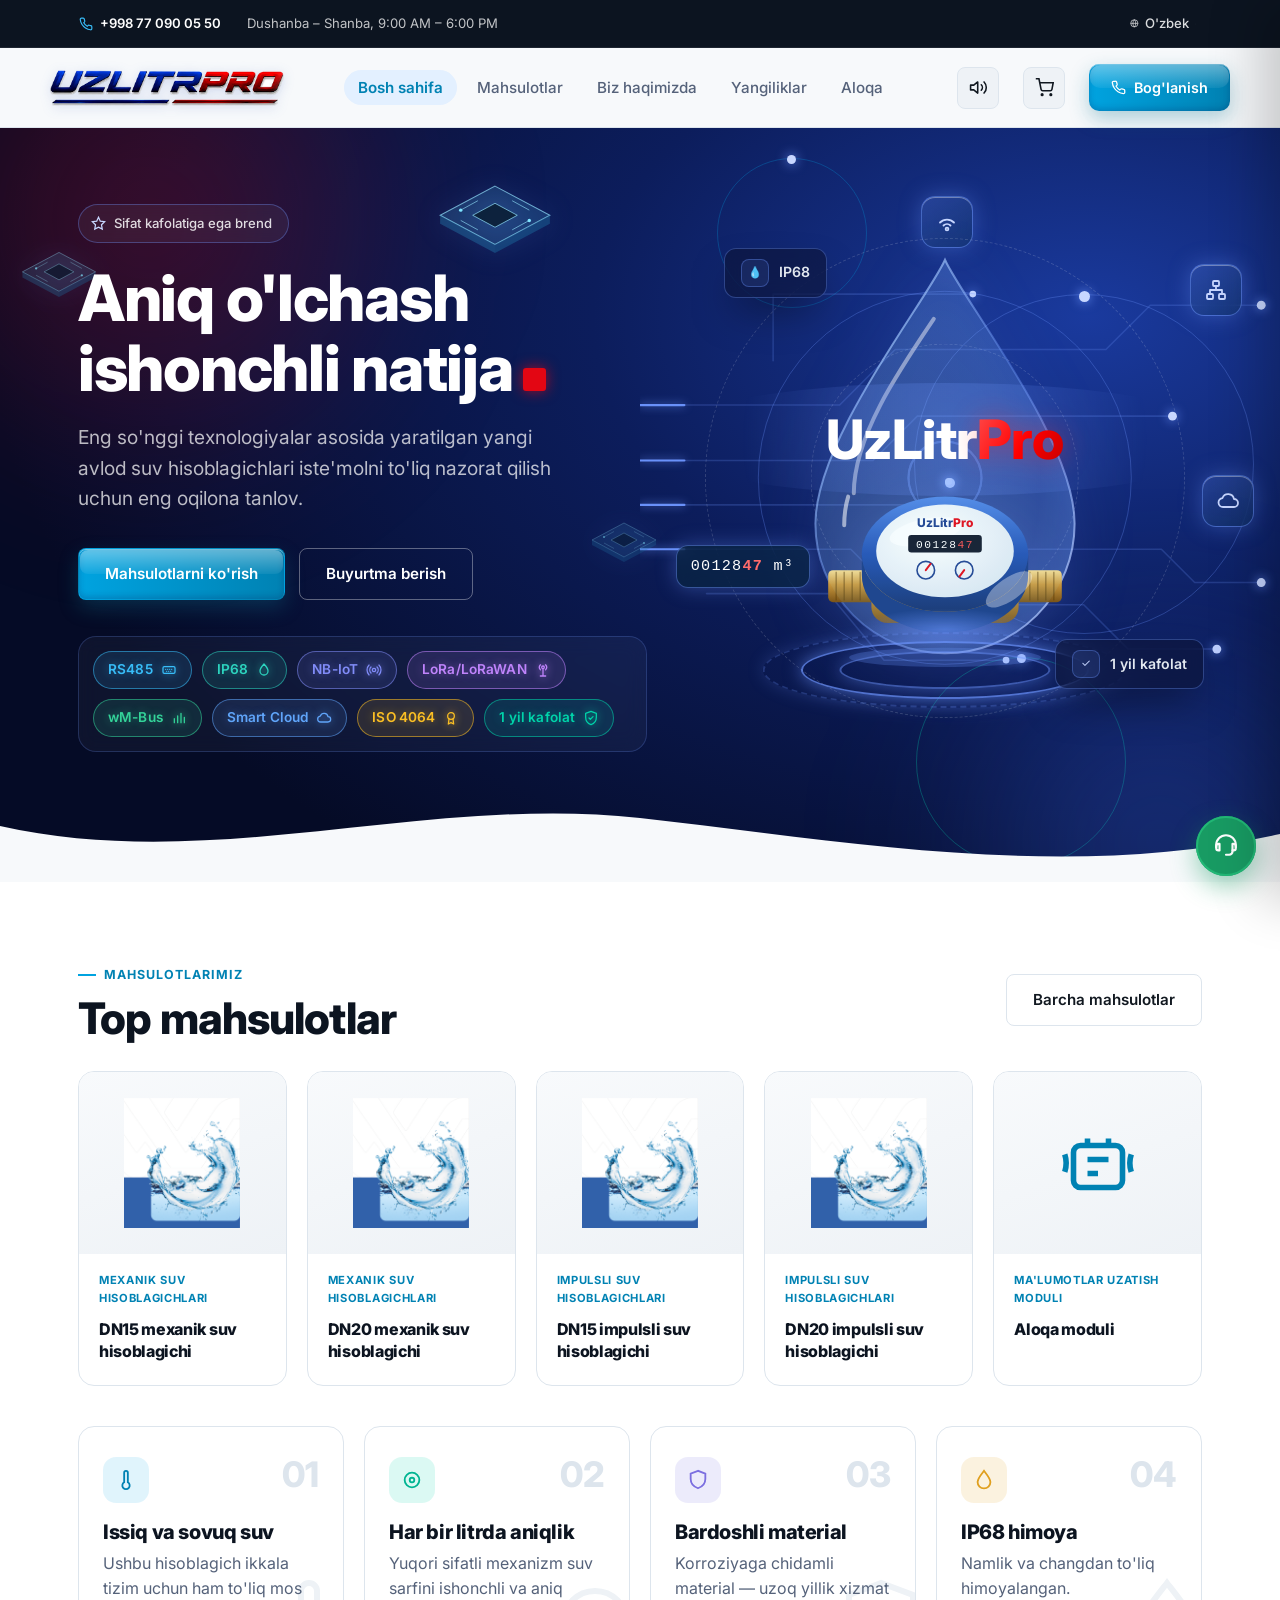
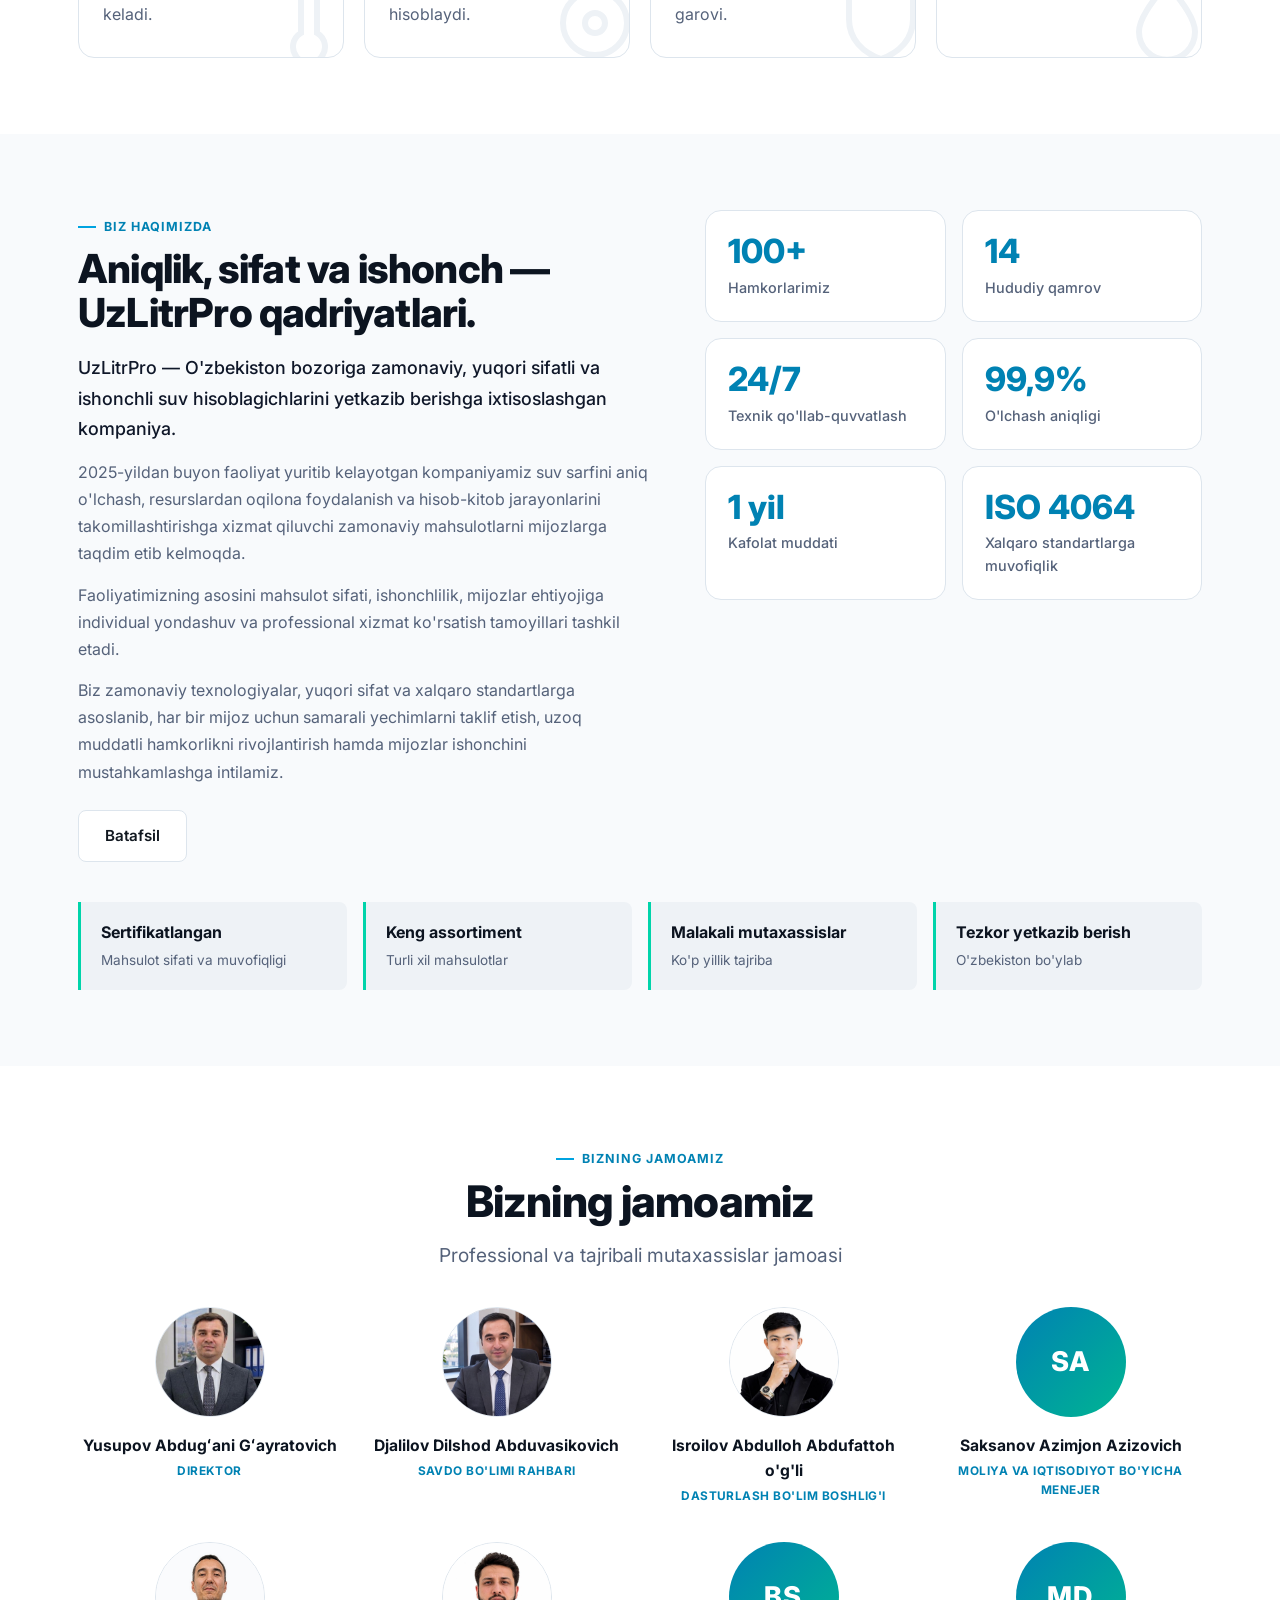
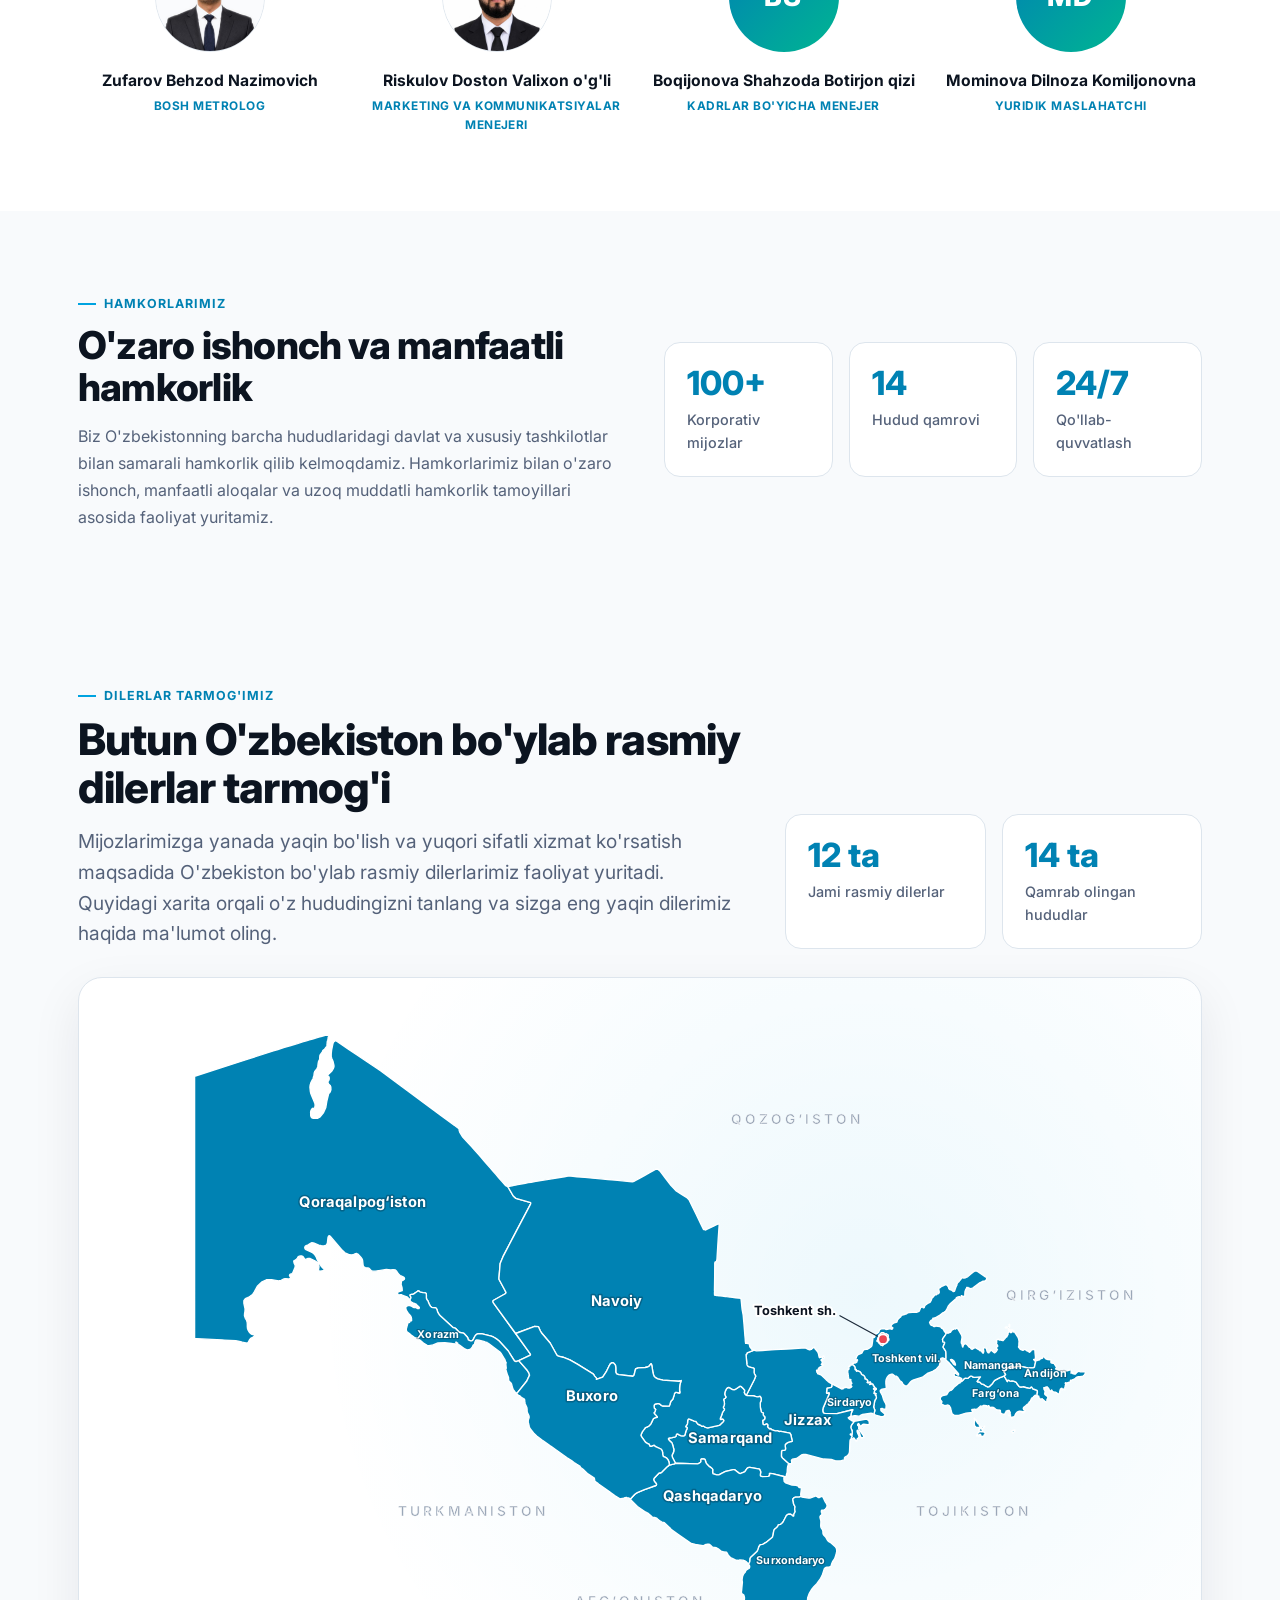
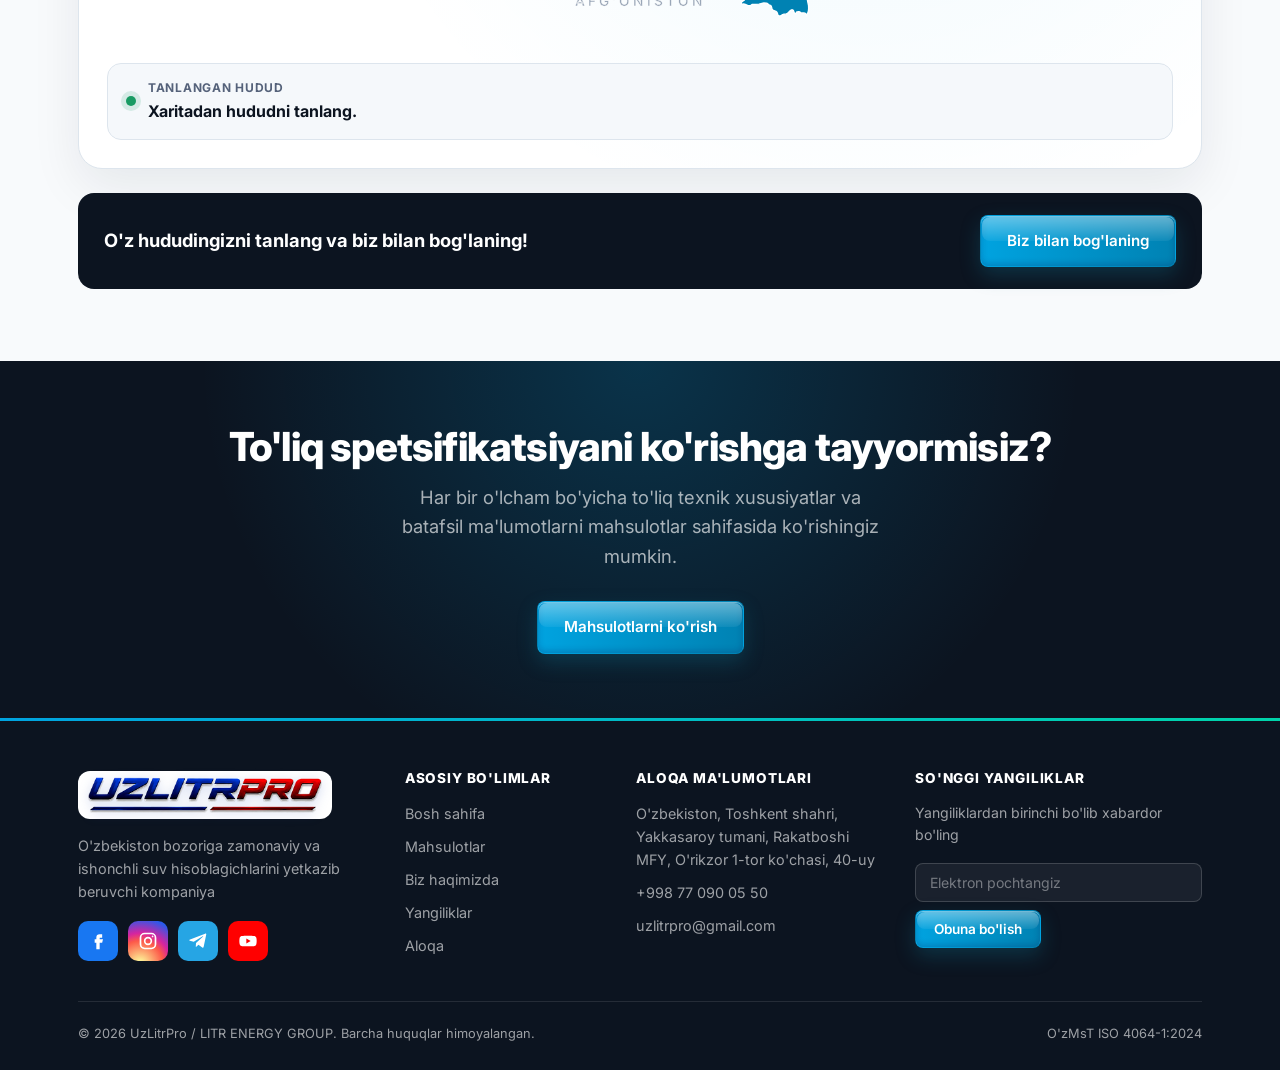
==== commit b84ceb32: "Hero colour themes (royal, indigo, violet) and combined drop + hologram art; wave reads theme colour" ====
--- a/index.html
+++ b/index.html
@@ -63,7 +63,7 @@
 <main>
 
   <!-- HERO -->
-  <section class="hero blueprint-bg" data-hero="drop">
+  <section class="hero blueprint-bg" data-hero="dropholo" data-bg="royal">
     <div class="hero-scene" aria-hidden="true">
       <canvas class="hero-particle-wave"></canvas>
       <span class="hero-deco-circle dc1"><span class="dc-glow"></span></span>
@@ -180,20 +180,20 @@
             <defs>
               <radialGradient id="dropFill" cx="0.38" cy="0.55" r="0.75">
                 <stop offset="0" stop-color="rgba(190,240,255,0.10)"/>
-                <stop offset="0.65" stop-color="rgba(40,180,230,0.16)"/>
-                <stop offset="1" stop-color="rgba(60,200,255,0.42)"/>
+                <stop offset="0.65" style="stop-color: rgba(var(--art), 0.16)"/>
+                <stop offset="1" style="stop-color: rgba(var(--art), 0.42)"/>
               </radialGradient>
               <linearGradient id="dropRim" x1="0" y1="0" x2="1" y2="1">
                 <stop offset="0" stop-color="rgba(220,250,255,0.95)"/>
-                <stop offset="0.5" stop-color="rgba(90,210,255,0.35)"/>
-                <stop offset="1" stop-color="rgba(160,235,255,0.85)"/>
+                <stop offset="0.5" style="stop-color: rgba(var(--art), 0.35)"/>
+                <stop offset="1" style="stop-color: rgba(var(--art-light), 0.85)"/>
               </linearGradient>
               <radialGradient id="dropCaustic" cx="0.5" cy="0.5" r="0.5">
-                <stop offset="0" stop-color="rgba(120,230,255,0.55)"/>
-                <stop offset="1" stop-color="rgba(120,230,255,0)"/>
+                <stop offset="0" style="stop-color: rgba(var(--art), 0.55)"/>
+                <stop offset="1" style="stop-color: rgba(var(--art), 0)"/>
               </radialGradient>
             </defs>
-            <ellipse cx="210" cy="505" rx="120" ry="12" fill="rgba(0,180,230,0.25)"/>
+            <ellipse cx="210" cy="505" rx="120" ry="12" style="fill: rgba(var(--art), 0.25)"/>
             <path class="drop-shape" d="M210 8 C232 58 372 232 372 338 A162 162 0 0 1 48 338 C48 232 188 58 210 8 Z" fill="url(#dropFill)" stroke="url(#dropRim)" stroke-width="2.5"/>
             <use href="#uz-meter" x="60" y="268" width="300" height="220"/>
             <path d="M210 8 C232 58 372 232 372 338 A162 162 0 0 1 48 338 C48 232 188 58 210 8 Z" fill="rgba(160,230,255,0.07)"/>
--- a/css/style.css
+++ b/css/style.css
@@ -2818,7 +2818,7 @@
   width: 76%;
   transform: translate(-50%, -54%);
   overflow: visible;
-  filter: drop-shadow(0 0 30px rgba(60, 200, 255, 0.35));
+  filter: drop-shadow(0 0 30px rgba(var(--art), 0.35));
   animation: dropFloat 6s ease-in-out infinite;
 }
 .art-drop .drop-shape { animation: dropGlow 4s ease-in-out infinite; }
@@ -2843,8 +2843,8 @@
   border-radius: 50%;
   background:
     radial-gradient(circle at 32% 26%, rgba(255, 255, 255, 0.55), transparent 22%),
-    radial-gradient(circle at 50% 60%, rgba(60, 190, 240, 0.12), rgba(40, 160, 220, 0.32) 70%, rgba(120, 220, 255, 0.55) 100%);
-  box-shadow: inset 0 0 40px rgba(140, 230, 255, 0.35), 0 0 50px rgba(60, 200, 255, 0.35);
+    radial-gradient(circle at 50% 60%, rgba(60, 190, 240, 0.12), rgba(40, 160, 220, 0.32) 70%, rgba(var(--art), 0.55) 100%);
+  box-shadow: inset 0 0 40px rgba(var(--art), 0.35), 0 0 50px rgba(var(--art), 0.35);
   animation: dropFloat2 6s ease-in-out infinite;
 }
 .art-sphere svg { position: absolute; left: 12%; top: 34%; width: 76%; }
@@ -2860,11 +2860,11 @@
 @keyframes dropFloat3 { 0%, 100% { transform: translateY(0); } 50% { transform: translateY(-8px); } }
 .holo-beam {
   position: absolute; left: 22%; right: 22%; top: 46%; bottom: 14%;
-  background: linear-gradient(to top, rgba(60, 210, 255, 0.35), transparent);
+  background: linear-gradient(to top, rgba(var(--art), 0.35), transparent);
   clip-path: polygon(30% 0, 70% 0, 100% 100%, 0 100%);
   opacity: 0.6;
 }
-.holo-ring { position: absolute; left: 50%; bottom: 12%; border-radius: 50%; border: 2px solid rgba(90, 220, 255, 0.7); transform: translateX(-50%); box-shadow: 0 0 18px rgba(60, 210, 255, 0.6); }
+.holo-ring { position: absolute; left: 50%; bottom: 12%; border-radius: 50%; border: 2px solid rgba(var(--art), 0.7); transform: translateX(-50%); box-shadow: 0 0 18px rgba(var(--art), 0.6); }
 .holo-ring.hr1 { width: 60%; height: 12%; animation: holoPulse 3s ease-in-out infinite; }
 .holo-ring.hr2 { width: 44%; height: 8%; bottom: 14%; opacity: 0.7; animation: holoPulse 3s ease-in-out infinite 0.5s; }
 .holo-ring.hr3 { width: 76%; height: 16%; bottom: 10%; opacity: 0.35; border-style: dashed; animation: spinFlat 18s linear infinite; }
@@ -2873,9 +2873,9 @@
 .holo-reading {
   position: absolute; left: -4%; top: 60%;
   padding: 8px 14px; border-radius: 12px;
-  font-family: ui-monospace, Menlo, monospace; font-size: 0.95rem; color: #dff7ff; letter-spacing: 0.08em;
-  background: rgba(10, 40, 60, 0.55); border: 1px solid rgba(90, 220, 255, 0.45);
-  box-shadow: 0 0 20px rgba(60, 210, 255, 0.35); backdrop-filter: blur(10px);
+  font-family: ui-monospace, Menlo, monospace; font-size: 0.95rem; color: #fff; letter-spacing: 0.08em;
+  background: rgba(10, 40, 60, 0.55); border: 1px solid rgba(var(--art), 0.45);
+  box-shadow: 0 0 20px rgba(var(--art), 0.35); backdrop-filter: blur(10px);
 }
 .holo-reading b { color: #ff6b6b; }
 .hero[data-hero="holo"] .hero-meter-core { top: 22%; }
@@ -2886,32 +2886,32 @@
   pointer-events: none; z-index: 0;
 }
 .hero-circuit path { fill: none; stroke-linecap: round; stroke-linejoin: round; }
-.trace-base path { stroke: rgba(80, 200, 240, 0.22); stroke-width: 1.4; }
+.trace-base path { stroke: rgba(var(--art), 0.22); stroke-width: 1.4; }
 .trace-pulse path {
-  stroke: rgba(140, 235, 255, 0.95); stroke-width: 2;
+  stroke: rgba(var(--art), 0.95); stroke-width: 2;
   stroke-dasharray: 40 900; stroke-dashoffset: 940;
-  filter: drop-shadow(0 0 4px rgba(80, 220, 255, 0.9));
+  filter: drop-shadow(0 0 4px rgba(var(--art), 0.9));
   animation: tracePulse 4.2s linear infinite;
 }
 @keyframes tracePulse { to { stroke-dashoffset: 0; } }
-.trace-dot circle { fill: #7fe4ff; filter: drop-shadow(0 0 5px #3fd3ff); }
+.trace-dot circle { fill: rgb(var(--art-light)); filter: drop-shadow(0 0 5px rgb(var(--art))); }
 
 .circuit-node {
   position: absolute; z-index: 1; width: 52px; height: 52px; border-radius: 14px;
   display: grid; place-items: center;
-  background: linear-gradient(145deg, rgba(120, 220, 255, 0.22), rgba(20, 60, 90, 0.35));
-  border: 1px solid rgba(140, 230, 255, 0.5);
-  box-shadow: inset 0 1px 0 rgba(255, 255, 255, 0.35), 0 0 22px rgba(60, 200, 255, 0.35);
+  background: linear-gradient(145deg, rgba(var(--art), 0.22), rgba(20, 60, 90, 0.35));
+  border: 1px solid rgba(var(--art), 0.5);
+  box-shadow: inset 0 1px 0 rgba(255, 255, 255, 0.35), 0 0 22px rgba(var(--art), 0.35);
   backdrop-filter: blur(8px);
   animation: floaty 6s ease-in-out infinite;
 }
-.circuit-node svg { width: 24px; height: 24px; fill: none; stroke: #9be9ff; stroke-width: 1.8; stroke-linecap: round; stroke-linejoin: round; }
+.circuit-node svg { width: 24px; height: 24px; fill: none; stroke: rgb(var(--art-light)); stroke-width: 1.8; stroke-linecap: round; stroke-linejoin: round; }
 .circuit-node.cn1 { right: 3%; top: 18%; }
 .circuit-node.cn2 { right: 2%; top: 46%; animation-delay: 1.5s; }
 .circuit-node.cn3 { right: 24%; top: 9%; animation-delay: 3s; }
 
 /* --- Floating glass circuit boards --- */
-.float-pcb { position: absolute; z-index: 0; width: 110px; filter: drop-shadow(0 0 14px rgba(60, 200, 255, 0.35)); animation: pcbFloat 7s ease-in-out infinite; }
+.float-pcb { position: absolute; z-index: 0; width: 110px; filter: drop-shadow(0 0 14px rgba(var(--art), 0.35)); animation: pcbFloat 7s ease-in-out infinite; }
 .float-pcb.fp1 { left: 34%; top: 7%; width: 120px; }
 .float-pcb.fp2 { left: 1.5%; top: 16%; width: 80px; opacity: 0.75; animation-delay: 2s; }
 .float-pcb.fp3 { left: 46%; top: 52%; width: 70px; opacity: 0.6; animation-delay: 4s; }
@@ -2925,7 +2925,7 @@
   padding: 14px;
   border-radius: 18px;
   background: rgba(255, 255, 255, 0.04);
-  border: 1px solid rgba(140, 220, 255, 0.18);
+  border: 1px solid rgba(var(--art), 0.18);
   backdrop-filter: blur(10px);
 }
 .tech-chip { display: inline-flex; align-items: center; gap: 8px; }
@@ -2942,3 +2942,54 @@
 @media (max-width: 700px) {
   .site-header .nav { padding-left: 16px; padding-right: 16px; }
 }
+
+/* ==========================================================================
+   Hero colour themes (preview with ?bg=indigo / royal / violet / ocean)
+   ========================================================================== */
+.hero {
+  --art: 90, 210, 245; --art-light: 155, 233, 255;
+  --wave-h: 196; --wave-rgb: 110, 210, 235;
+  --hero-bg: #0e1620; --glow-a: rgba(70, 104, 230, 0.3); --glow-b: rgba(124, 140, 245, 0.2);
+}
+.hero[data-bg="indigo"] {
+  --art: 120, 140, 255; --art-light: 190, 200, 255;
+  --wave-h: 228; --wave-rgb: 150, 165, 255;
+  --hero-bg: radial-gradient(1200px 700px at 80% 30%, #1d2470 0%, #0d1240 45%, #070a24 100%);
+  --glow-a: rgba(90, 110, 255, 0.35); --glow-b: rgba(150, 120, 255, 0.25);
+}
+.hero[data-bg="royal"] {
+  --art: 110, 150, 255; --art-light: 200, 215, 255;
+  --wave-h: 222; --wave-rgb: 160, 180, 255;
+  --hero-bg: radial-gradient(1100px 700px at 85% 25%, #1a3a9e 0%, #0c1d5c 45%, #050b26 100%);
+  --glow-a: rgba(227, 6, 19, 0.28); --glow-b: rgba(60, 110, 255, 0.35);
+}
+.hero[data-bg="violet"] {
+  --art: 170, 140, 255; --art-light: 220, 205, 255;
+  --wave-h: 262; --wave-rgb: 190, 170, 255;
+  --hero-bg: radial-gradient(1200px 700px at 78% 30%, #3a1d7a 0%, #1a0f45 45%, #0a0620 100%);
+  --glow-a: rgba(160, 90, 255, 0.35); --glow-b: rgba(90, 120, 255, 0.25);
+}
+.hero[data-bg] { background: var(--hero-bg); }
+.hero[data-bg]::before { background: radial-gradient(circle, var(--glow-a), transparent 70%); }
+.hero[data-bg]::after { background: radial-gradient(circle, var(--glow-b), transparent 70%); }
+.hero[data-bg] .orbit-ring.r2, .hero[data-bg] .hero-deco-circle.dc2 { border-color: rgba(var(--art), 0.3); }
+.hero[data-bg] .orbit-dot, .hero[data-bg] .dc-glow { background: rgb(var(--art-light)); box-shadow: 0 0 12px rgb(var(--art)); }
+.hero[data-bg] .ripple-ring { border-color: rgba(var(--art), 0.6); }
+.hero[data-bg] .glass-badge { border-color: rgba(var(--art), 0.35); background: rgba(10, 14, 40, 0.5); }
+.hero[data-bg] .glass-badge .badge-icon { background: rgba(var(--art), 0.12); border-color: rgba(var(--art), 0.35); color: rgb(var(--art-light)); }
+.hero[data-bg] .hero-pill { border-color: rgba(var(--art), 0.35); }
+.hero[data-bg] .hero-pill svg { color: rgb(var(--art-light)); }
+.hero[data-bg] .h1-dot { background: #e30613; box-shadow: 0 0 14px rgba(227, 6, 19, 0.7); }
+.hero[data-bg] .tech-chips { border-color: rgba(var(--art), 0.22); }
+.hero[data-bg] .wordmark-live::before, .hero[data-bg] .hero-meter-core::before { background: radial-gradient(circle, rgba(var(--art), 0.3), transparent 68%); }
+
+/* Drop + hologram platform together */
+.hero[data-hero="dropholo"] .art-drop { display: block; width: 70%; }
+.hero[data-hero="dropholo"] .art-holo { display: block; }
+.hero[data-hero="dropholo"] .art-holo .holo-meter,
+.hero[data-hero="dropholo"] .art-holo .holo-beam { display: none; }
+.hero[data-hero="dropholo"] .art-holo .holo-ring { bottom: 4%; }
+.hero[data-hero="dropholo"] .art-holo .holo-ring.hr2 { bottom: 6%; }
+.hero[data-hero="dropholo"] .art-holo .holo-ring.hr3 { bottom: 2%; }
+.hero[data-hero="dropholo"] .holo-reading { left: -6%; top: 64%; }
+.hero[data-hero="dropholo"] .hero-meter-core { top: 42%; }
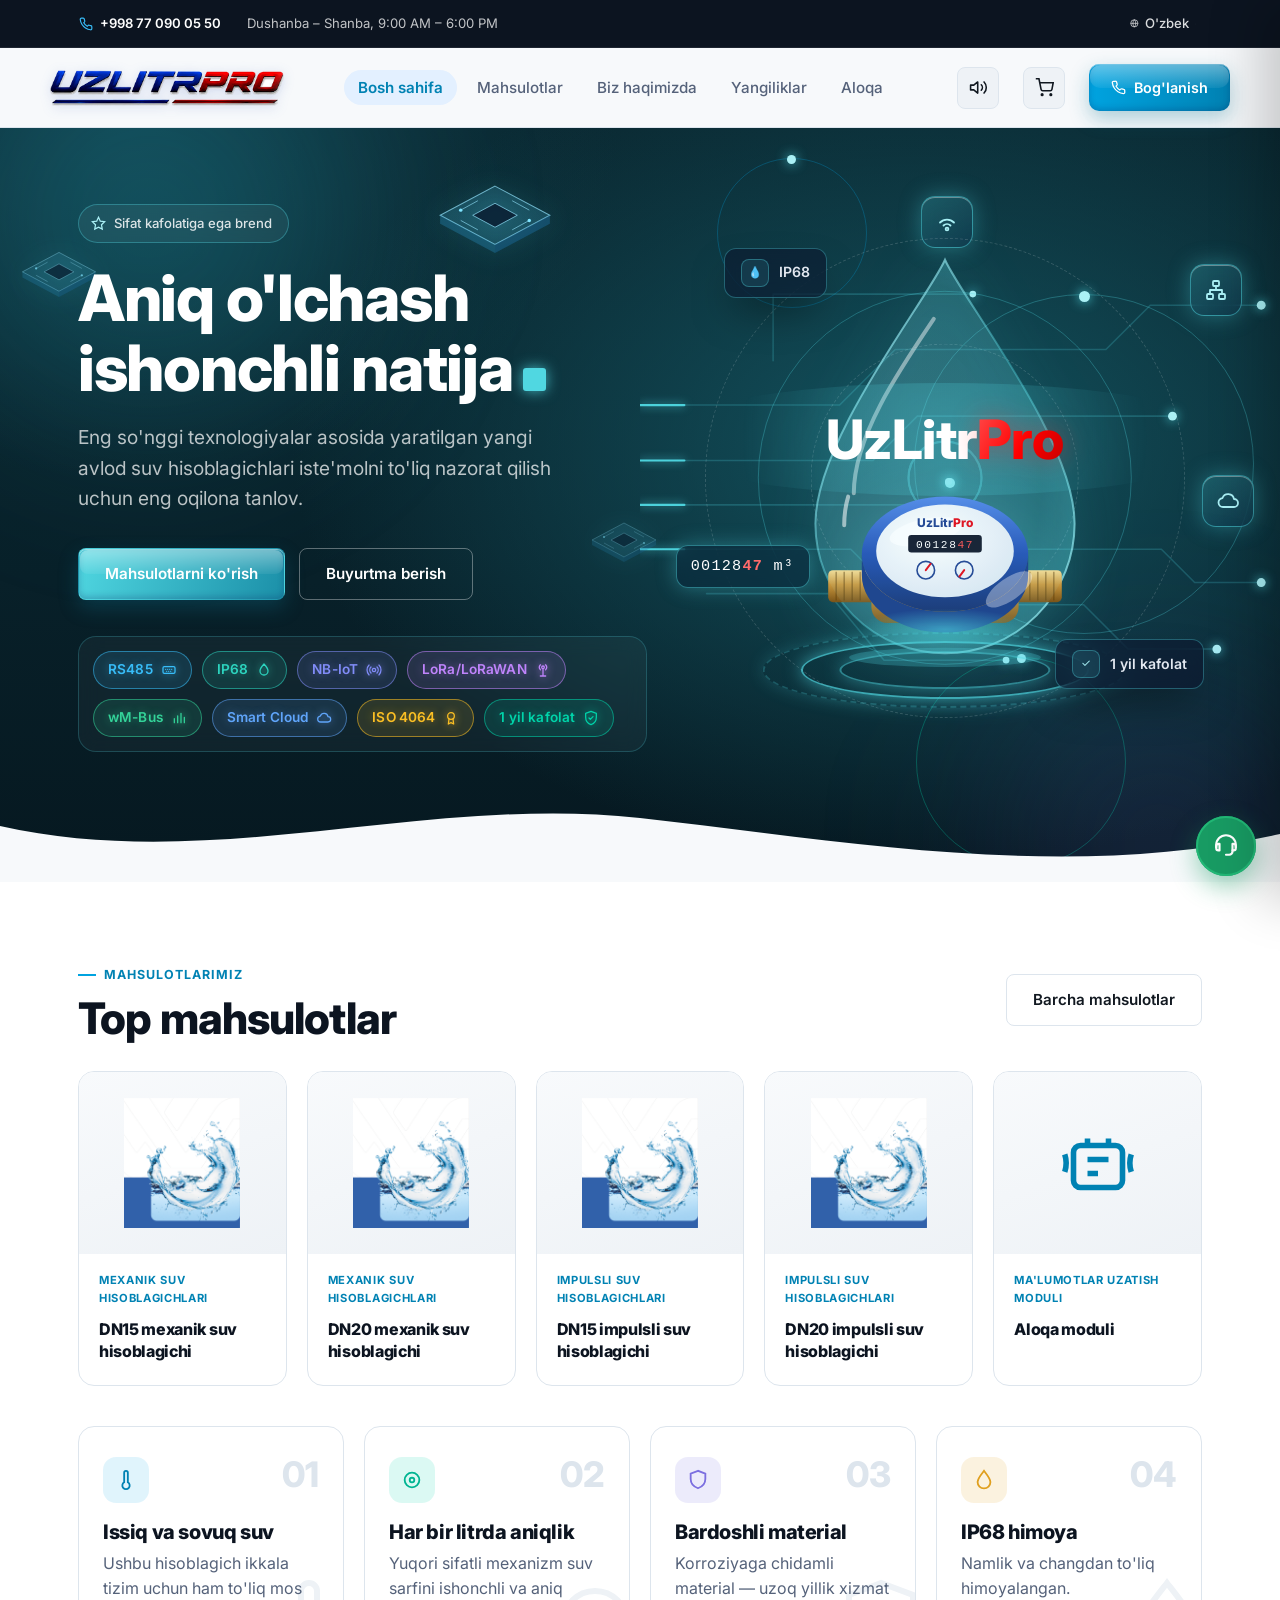
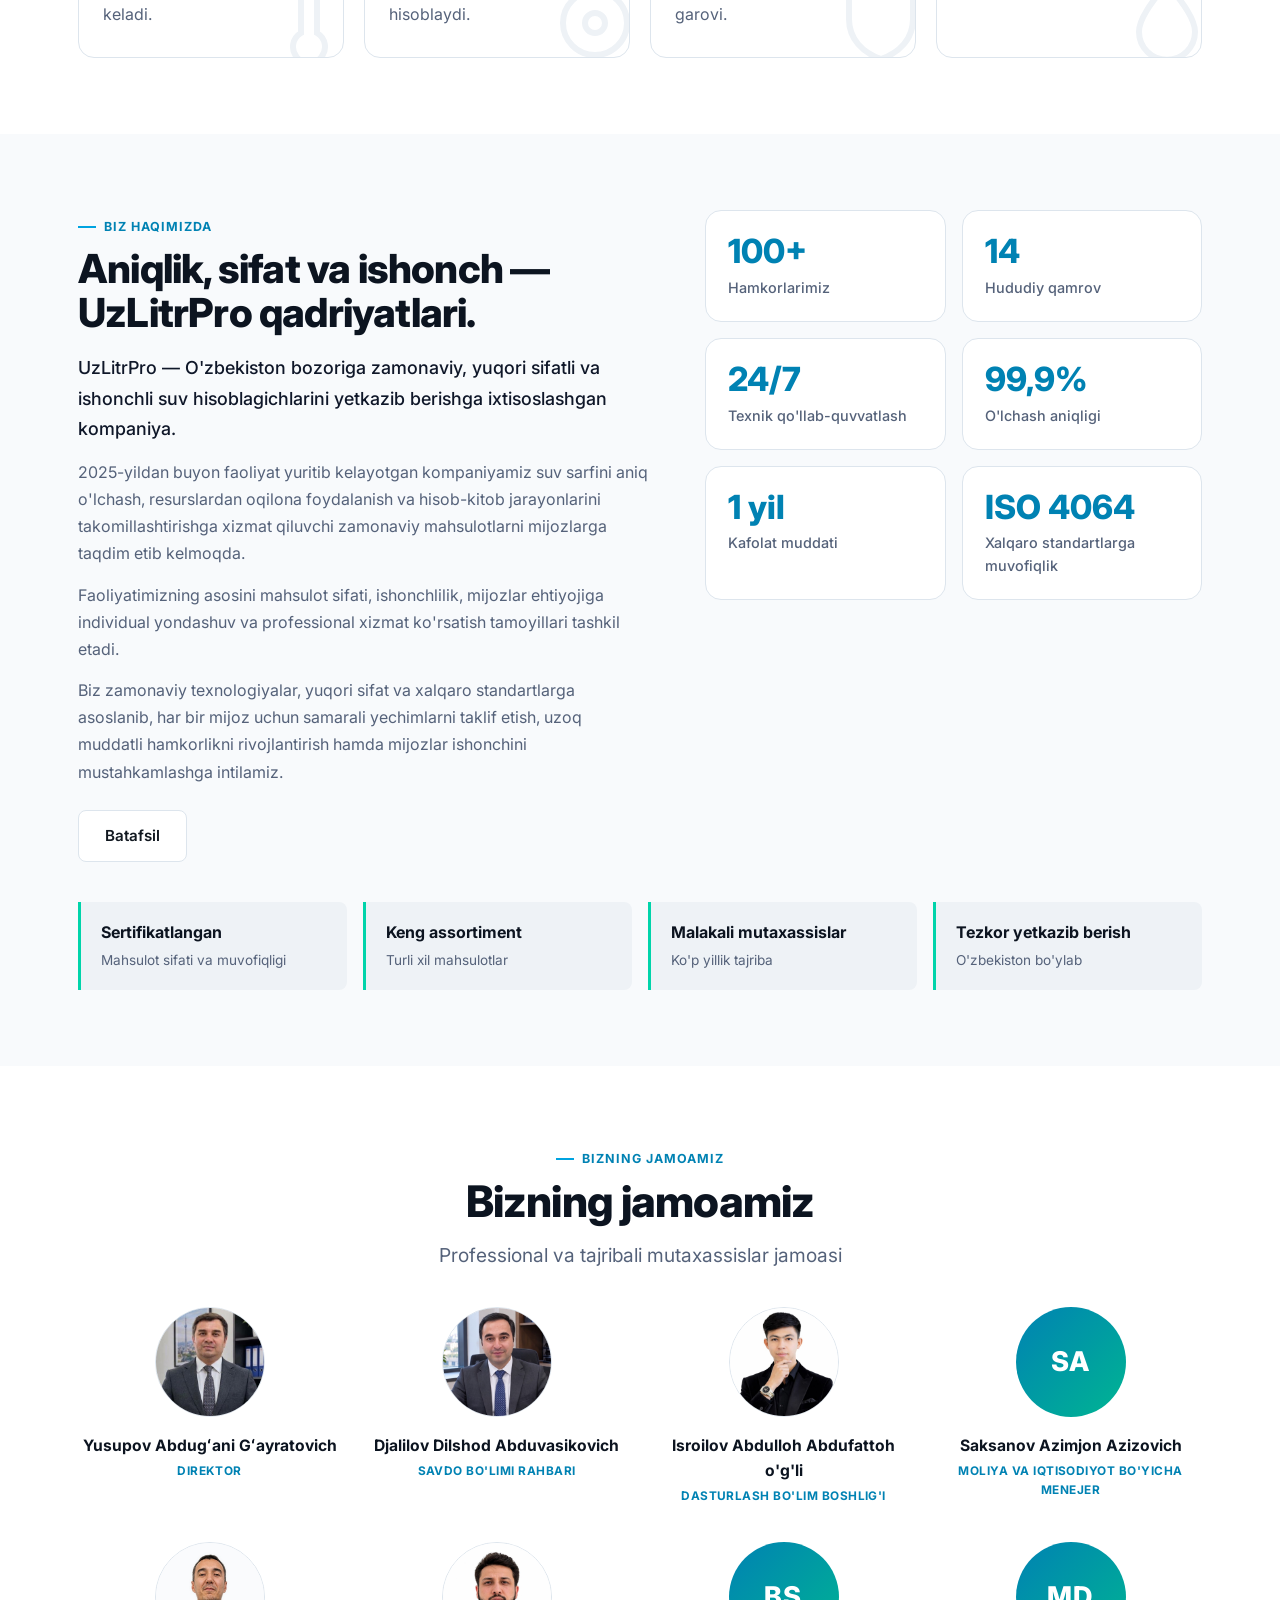
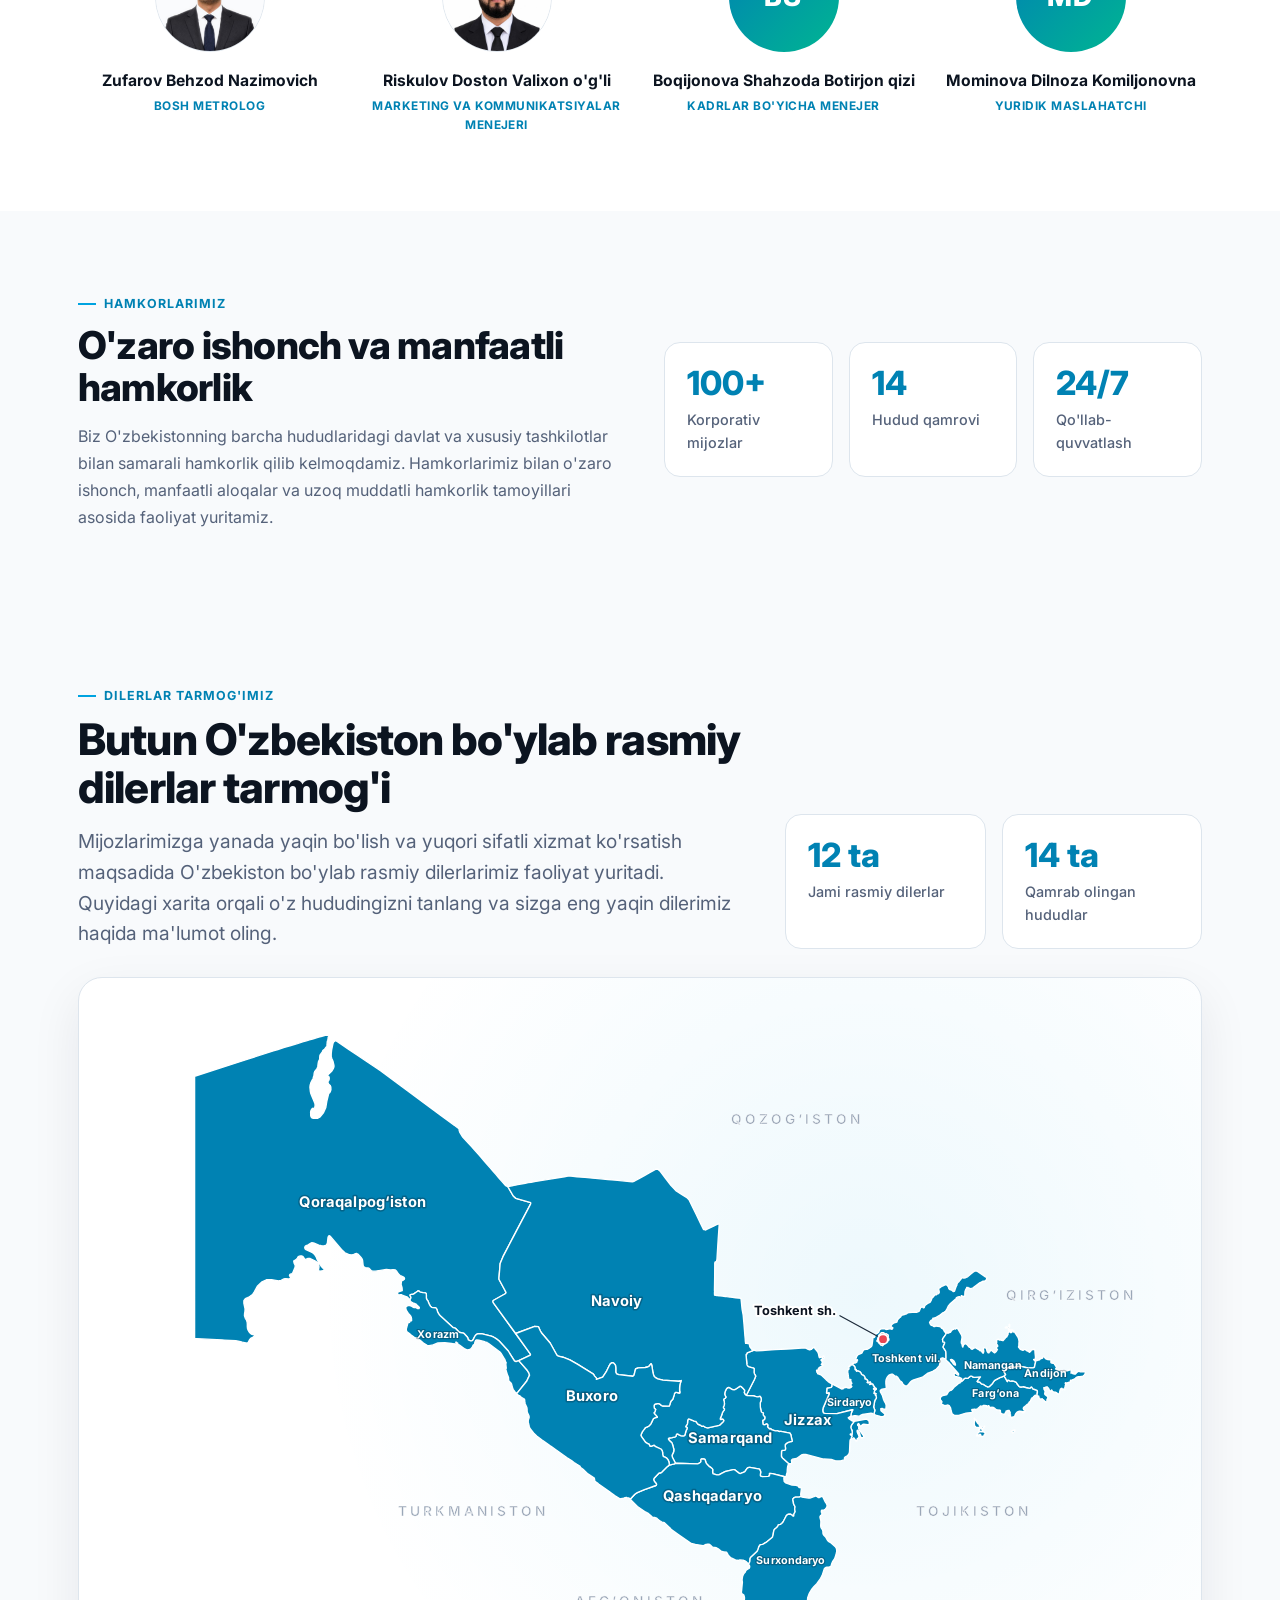
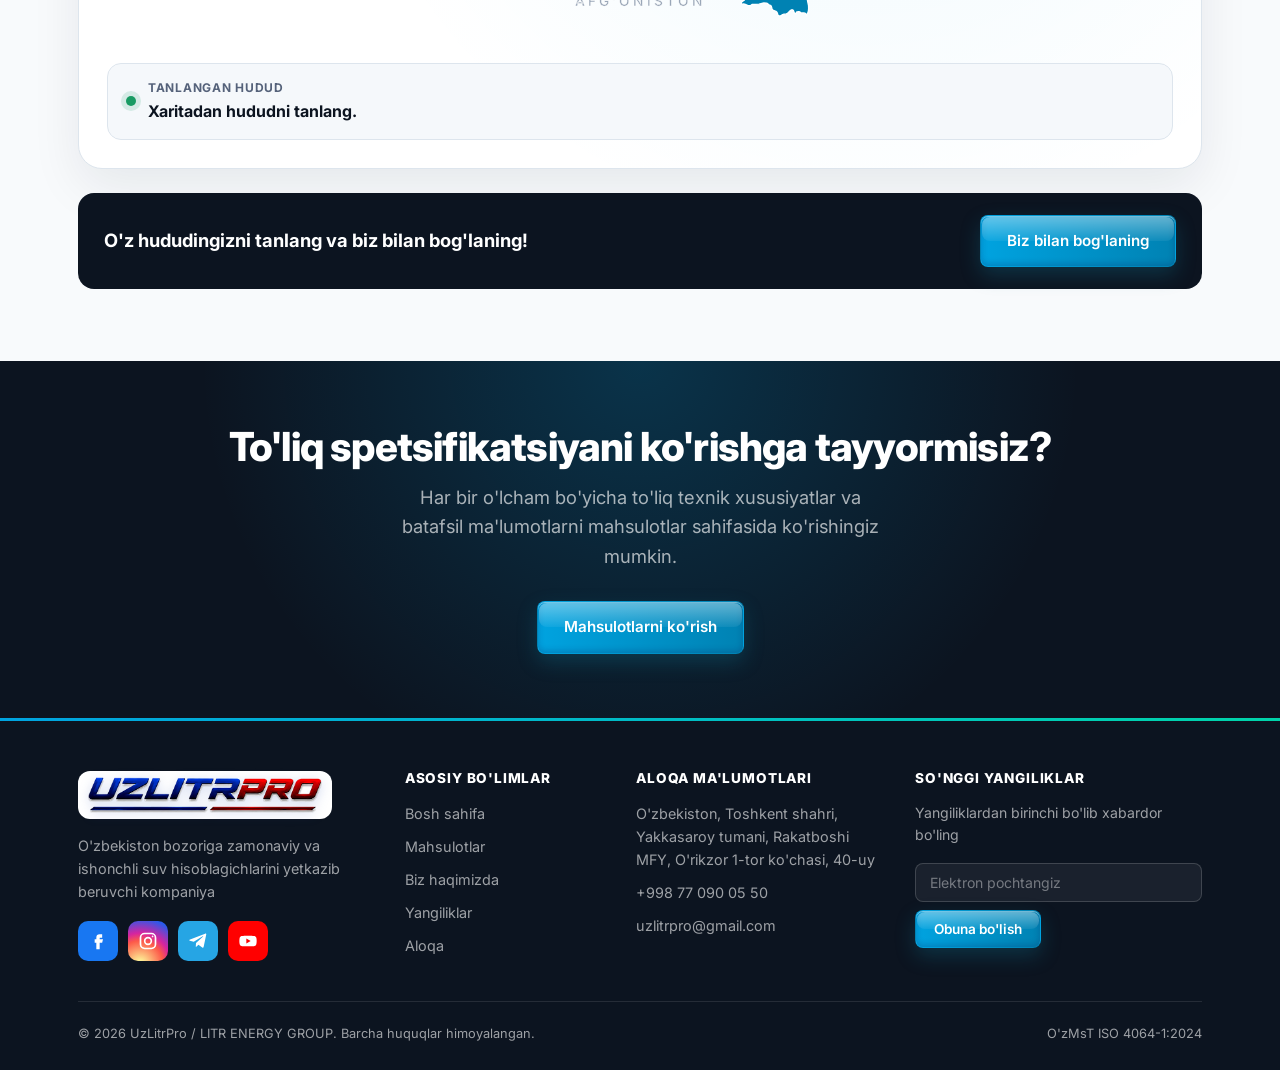
==== commit cb27bb93: "Hero: teal themes like the AI sample (petrol, emerald, steel) with binary rain and fibre bundle Co-A" ====
--- a/index.html
+++ b/index.html
@@ -63,7 +63,7 @@
 <main>
 
   <!-- HERO -->
-  <section class="hero blueprint-bg" data-hero="dropholo" data-bg="royal">
+  <section class="hero blueprint-bg" data-hero="dropholo" data-bg="petrol">
     <div class="hero-scene" aria-hidden="true">
       <canvas class="hero-particle-wave"></canvas>
       <span class="hero-deco-circle dc1"><span class="dc-glow"></span></span>
--- a/css/style.css
+++ b/css/style.css
@@ -2993,3 +2993,38 @@
 .hero[data-hero="dropholo"] .art-holo .holo-ring.hr3 { bottom: 2%; }
 .hero[data-hero="dropholo"] .holo-reading { left: -6%; top: 64%; }
 .hero[data-hero="dropholo"] .hero-meter-core { top: 42%; }
+
+/* Teal "AI sample" themes: petrol (default), emerald, steel */
+.hero[data-bg="petrol"] {
+  --art: 80, 215, 225; --art-light: 170, 240, 245;
+  --wave-h: 188; --wave-rgb: 120, 220, 230; --wave-extras: 1;
+  --hero-bg:
+    radial-gradient(900px 600px at 72% 42%, #13525e 0%, transparent 70%),
+    radial-gradient(700px 500px at 10% 0%, #0f3a46 0%, transparent 70%),
+    linear-gradient(180deg, #0a2730 0%, #082029 60%, #061820 100%);
+  --glow-a: rgba(40, 190, 210, 0.25); --glow-b: rgba(120, 110, 230, 0.16);
+}
+.hero[data-bg="emerald"] {
+  --art: 70, 220, 190; --art-light: 170, 245, 225;
+  --wave-h: 172; --wave-rgb: 110, 225, 200; --wave-extras: 1;
+  --hero-bg:
+    radial-gradient(900px 600px at 72% 42%, #0f5248 0%, transparent 70%),
+    radial-gradient(700px 500px at 10% 0%, #0c3a35 0%, transparent 70%),
+    linear-gradient(180deg, #082621 0%, #061e1b 60%, #041614 100%);
+  --glow-a: rgba(40, 210, 170, 0.22); --glow-b: rgba(60, 160, 220, 0.16);
+}
+.hero[data-bg="steel"] {
+  --art: 130, 205, 225; --art-light: 200, 235, 245;
+  --wave-h: 195; --wave-rgb: 160, 210, 225; --wave-extras: 1;
+  --hero-bg:
+    radial-gradient(900px 600px at 72% 42%, #2f5562 0%, transparent 70%),
+    radial-gradient(700px 500px at 10% 0%, #263f4a 0%, transparent 70%),
+    linear-gradient(180deg, #1a2c34 0%, #15242b 60%, #101c22 100%);
+  --glow-a: rgba(120, 200, 220, 0.2); --glow-b: rgba(160, 150, 220, 0.12);
+}
+.hero[data-bg="petrol"] .btn-primary, .hero[data-bg="emerald"] .btn-primary, .hero[data-bg="steel"] .btn-primary {
+  background: linear-gradient(110deg, rgb(var(--art)), #1b8fa8);
+}
+.hero[data-bg="petrol"] .h1-dot, .hero[data-bg="emerald"] .h1-dot, .hero[data-bg="steel"] .h1-dot {
+  background: rgb(var(--art)); box-shadow: 0 0 14px rgba(var(--art), 0.8);
+}
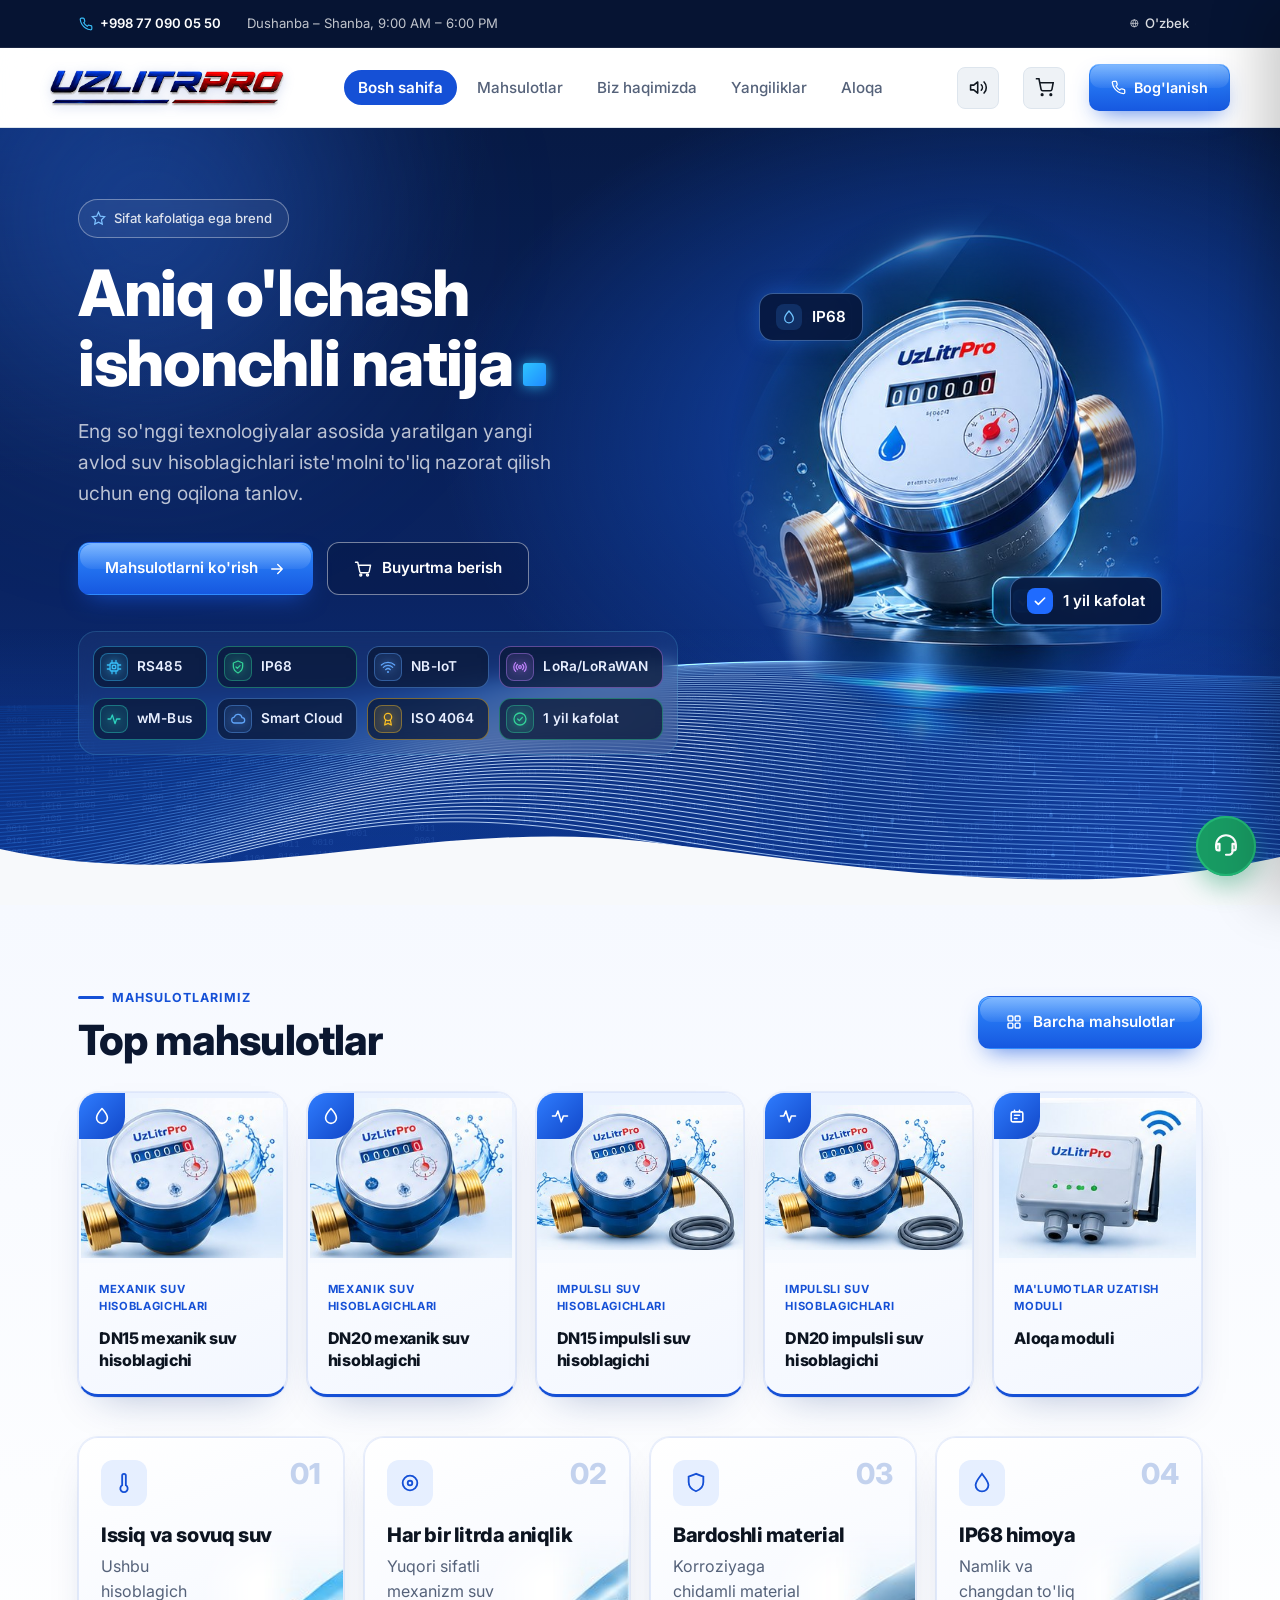
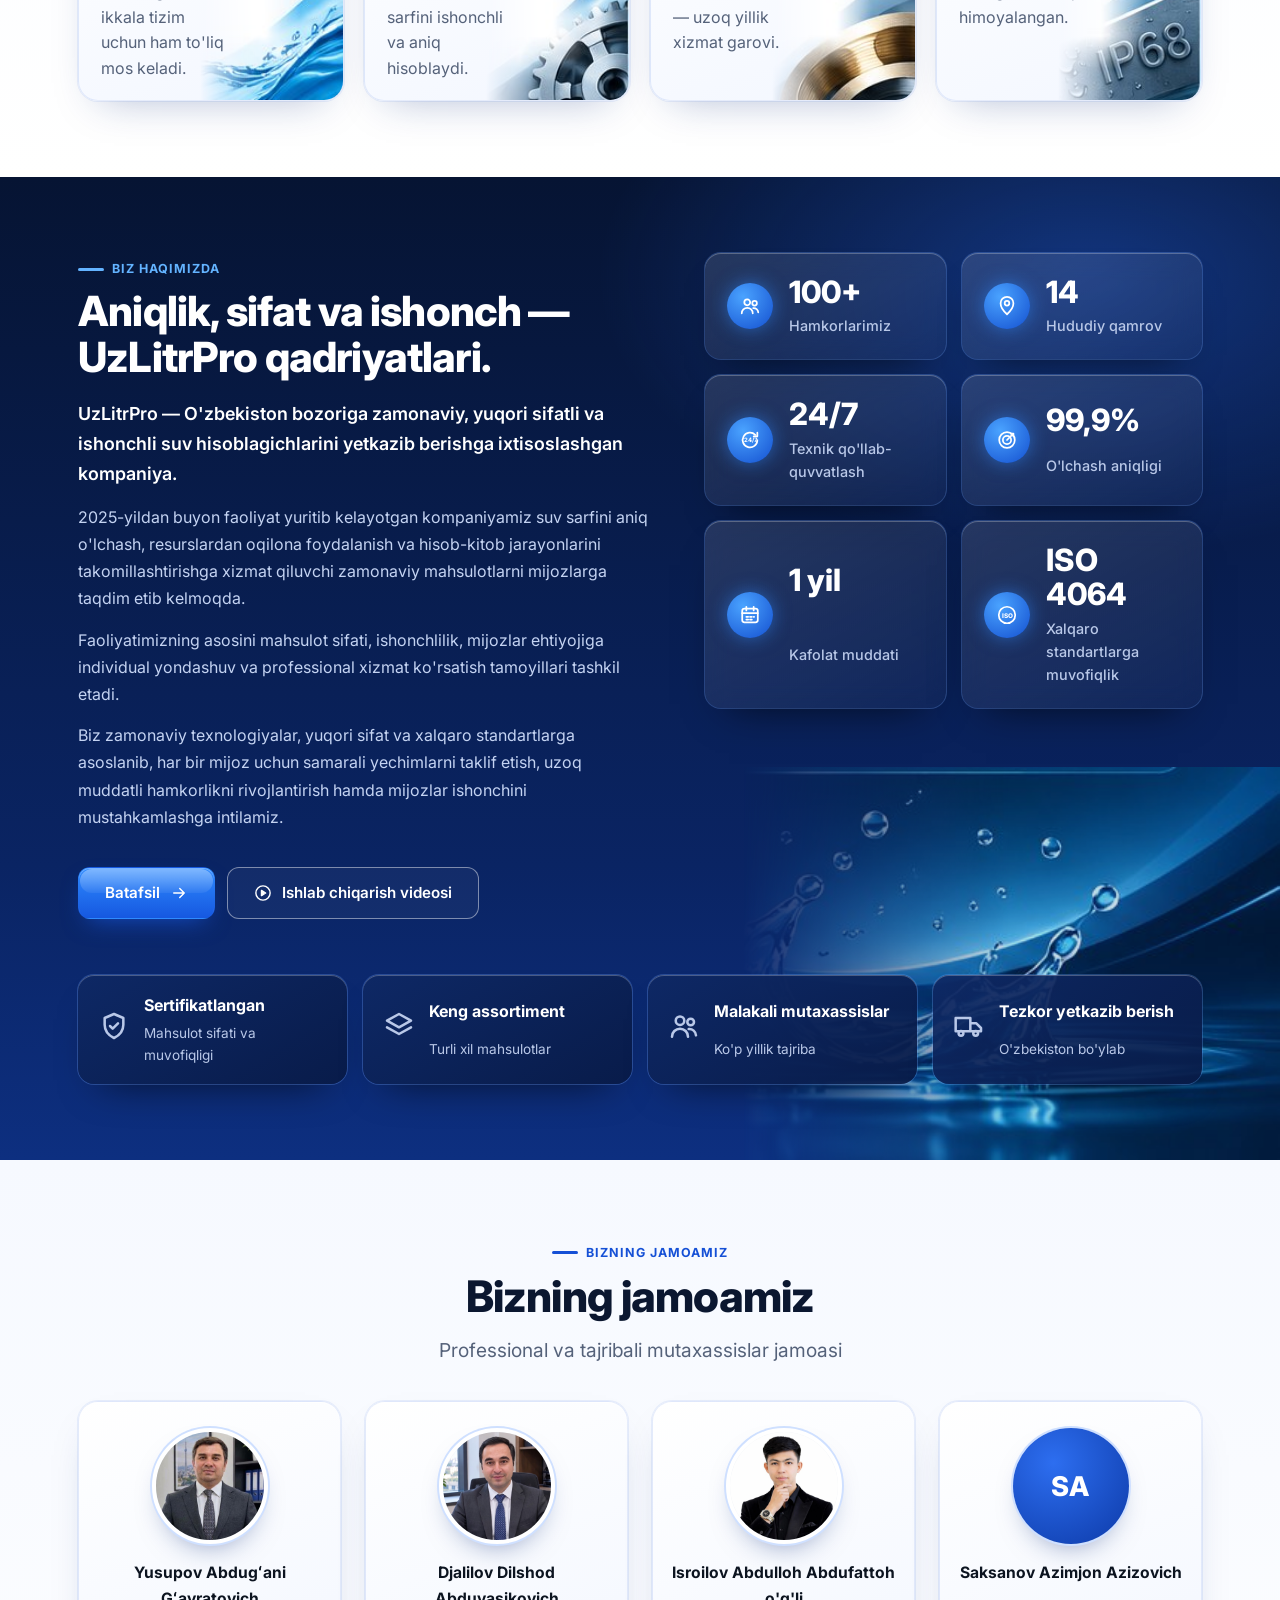
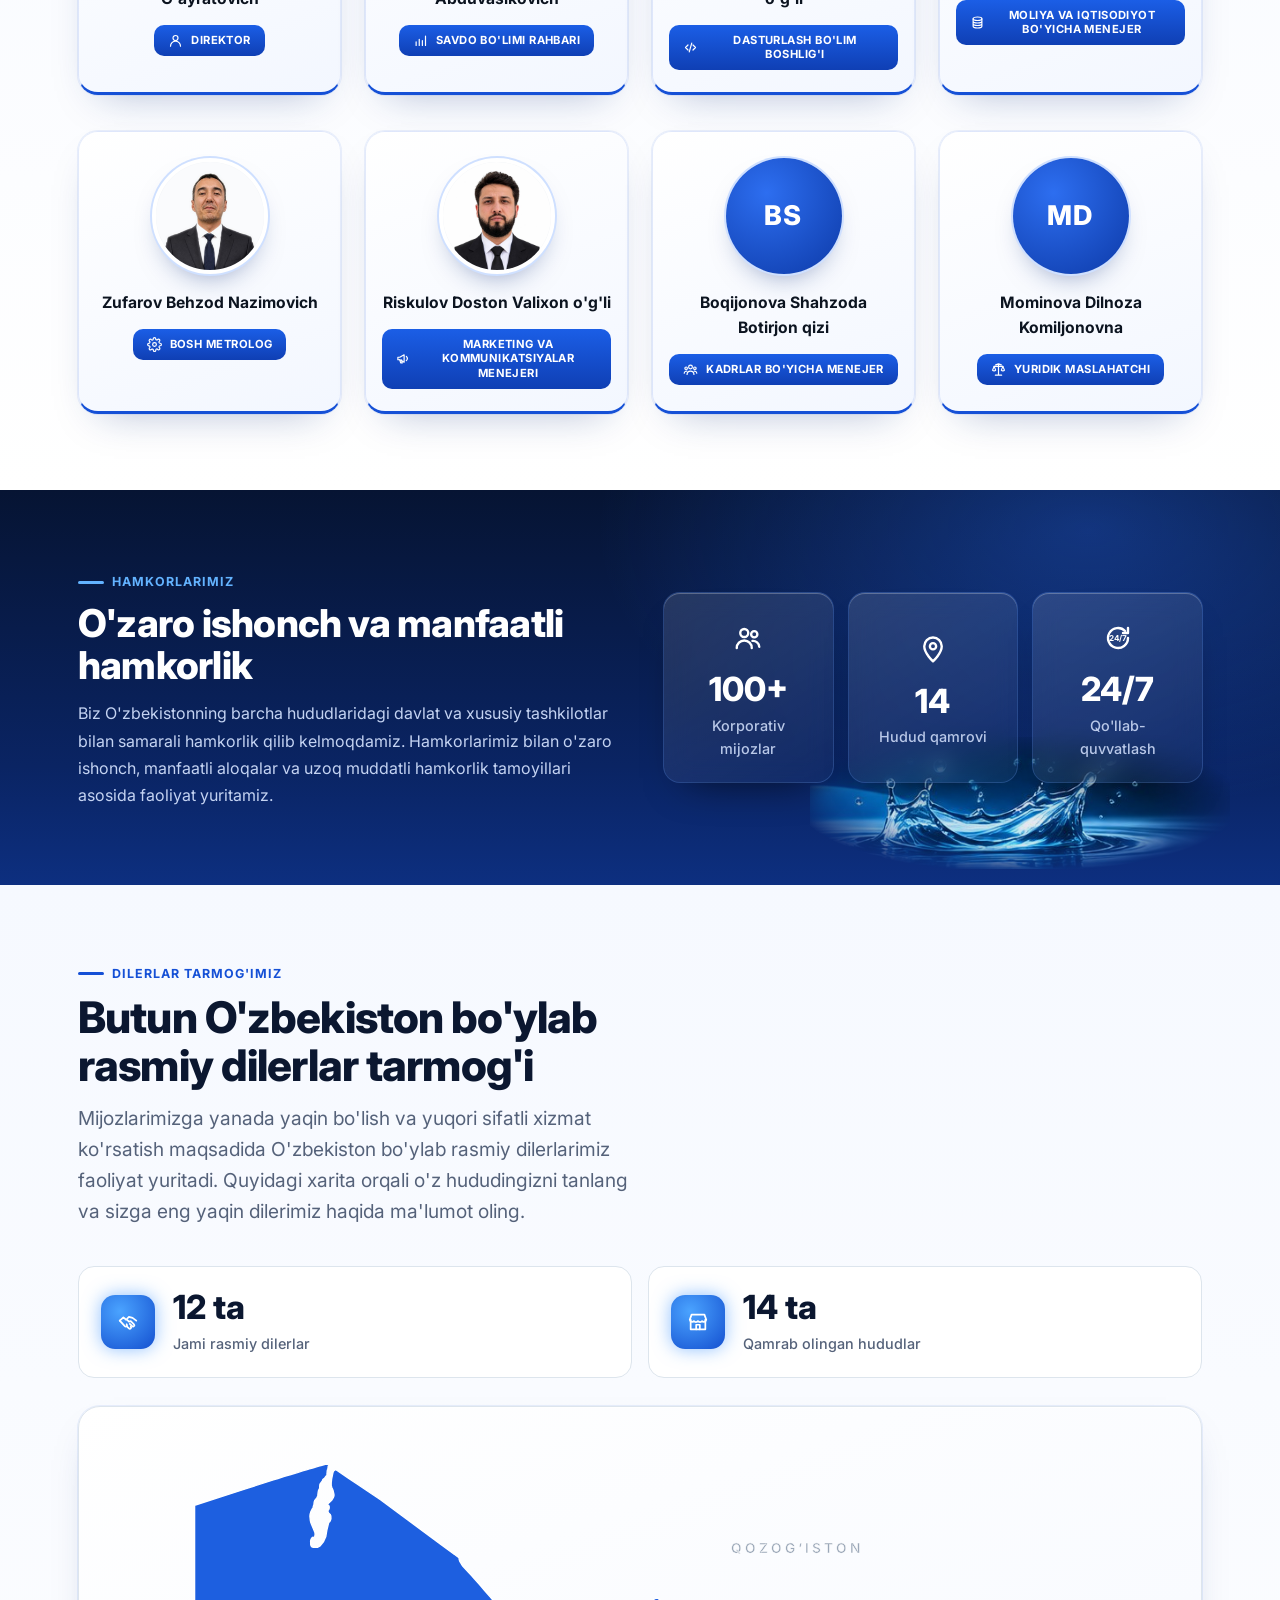
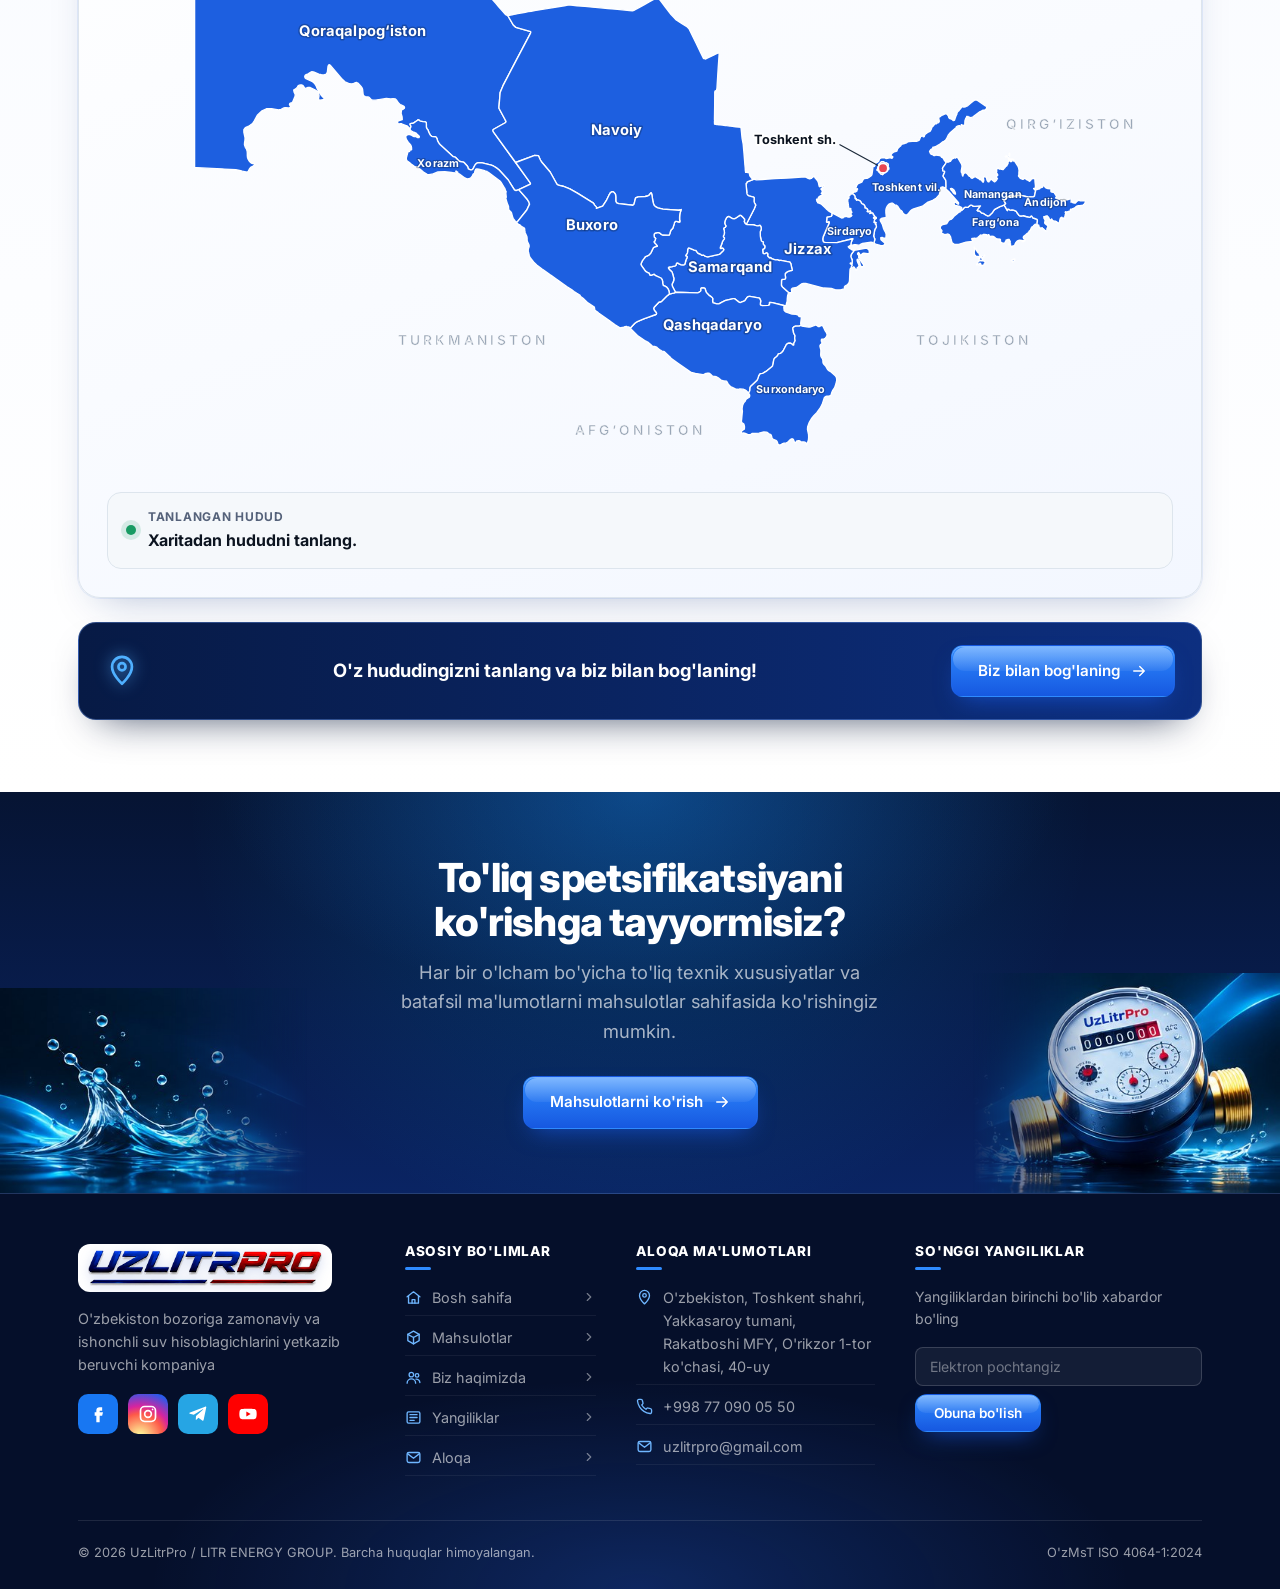
==== commit 47679fbb: "Home page in the PDF design: blue hero with meter photo and icon chips, product photos, feature art," ====
--- a/index.html
+++ b/index.html
@@ -9,6 +9,7 @@
 <link rel="preconnect" href="https://fonts.googleapis.com">
 <link href="https://fonts.googleapis.com/css2?family=Inter:wght@400;500;600;700;800&display=swap" rel="stylesheet">
 <link rel="stylesheet" href="css/style.css">
+<link rel="stylesheet" href="css/pdf.css">
 </head>
 <body>
 
@@ -63,81 +64,12 @@
 <main>
 
   <!-- HERO -->
-  <section class="hero blueprint-bg" data-hero="dropholo" data-bg="petrol">
+  <section class="hero">
     <div class="hero-scene" aria-hidden="true">
       <canvas class="hero-particle-wave"></canvas>
       <span class="hero-deco-circle dc1"><span class="dc-glow"></span></span>
       <span class="hero-deco-circle dc2"><span class="dc-glow"></span></span>
       <span class="hero-deco-circle dc3"><span class="dc-glow"></span></span>
-      <!-- Shared drawing of the meter, reused by every hero variant -->
-      <svg width="0" height="0" style="position:absolute">
-        <defs>
-          <linearGradient id="brassG" x1="0" y1="0" x2="0" y2="1">
-            <stop offset="0" stop-color="#f6dc93"/><stop offset="0.45" stop-color="#c9973d"/><stop offset="1" stop-color="#7a5418"/>
-          </linearGradient>
-          <linearGradient id="ringG" x1="0" y1="0" x2="0" y2="1">
-            <stop offset="0" stop-color="#4f86e6"/><stop offset="0.5" stop-color="#1f4fb3"/><stop offset="1" stop-color="#12306f"/>
-          </linearGradient>
-          <radialGradient id="faceG" cx="0.4" cy="0.35" r="0.8">
-            <stop offset="0" stop-color="#ffffff"/><stop offset="1" stop-color="#d7e3ef"/>
-          </radialGradient>
-          <symbol id="uz-meter" viewBox="0 0 300 220">
-            <rect x="4" y="128" width="62" height="40" rx="6" fill="url(#brassG)"/>
-            <path d="M14 130v36M24 130v36M34 130v36M44 130v36" stroke="rgba(90,60,10,.45)" stroke-width="2"/>
-            <rect x="234" y="128" width="62" height="40" rx="6" fill="url(#brassG)"/>
-            <path d="M256 130v36M266 130v36M276 130v36M286 130v36" stroke="rgba(90,60,10,.45)" stroke-width="2"/>
-            <path d="M58 122 h184 v52 a20 20 0 0 1 -20 20 h-144 a20 20 0 0 1 -20 -20z" fill="url(#brassG)"/>
-            <ellipse cx="150" cy="108" rx="104" ry="72" fill="url(#ringG)"/>
-            <path d="M46 108 v26 a104 72 0 0 0 208 0 v-26 a104 72 0 0 1 -208 0z" fill="#163a86"/>
-            <ellipse cx="150" cy="104" rx="86" ry="58" fill="url(#faceG)"/>
-            <ellipse cx="126" cy="80" rx="46" ry="16" fill="rgba(255,255,255,.75)" transform="rotate(-12 126 80)"/>
-            <text x="150" y="74" text-anchor="middle" font-family="Inter, sans-serif" font-weight="800" font-size="15" fill="#1d3f8f">UzLitr<tspan fill="#e30613">Pro</tspan></text>
-            <rect x="104" y="84" width="92" height="22" rx="4" fill="#0f1729"/>
-            <text x="150" y="100" text-anchor="middle" font-family="ui-monospace, Menlo, monospace" font-size="14" fill="#fff" letter-spacing="2">00128<tspan fill="#ff4d4d">47</tspan></text>
-            <circle cx="126" cy="128" r="11" fill="none" stroke="#1d3f8f" stroke-width="2"/>
-            <line x1="126" y1="128" x2="132" y2="120" stroke="#e30613" stroke-width="2.5" stroke-linecap="round"/>
-            <circle cx="174" cy="128" r="11" fill="none" stroke="#1d3f8f" stroke-width="2"/>
-            <line x1="174" y1="128" x2="168" y2="136" stroke="#e30613" stroke-width="2.5" stroke-linecap="round"/>
-          </symbol>
-        </defs>
-      </svg>
-
-      <!-- Circuit traces with travelling light pulses, ending in glass icon nodes -->
-      <svg class="hero-circuit" viewBox="0 0 600 600" preserveAspectRatio="xMaxYMid meet">
-        <g class="trace-base">
-          <path d="M0 210 H180 L230 160 H420 L460 120 H560"/>
-          <path d="M0 260 H210 L250 220 H480"/>
-          <path d="M0 300 H300 L340 340 H470 L500 370 H560"/>
-          <path d="M0 340 H190 L240 390 H400 L440 430 H520"/>
-          <path d="M60 380 H170 L220 440 H330"/>
-          <path d="M120 170 V110 H300"/>
-        </g>
-        <g class="trace-pulse">
-          <path d="M0 210 H180 L230 160 H420 L460 120 H560"/>
-          <path d="M0 260 H210 L250 220 H480" style="animation-delay:-1.2s"/>
-          <path d="M0 300 H300 L340 340 H470 L500 370 H560" style="animation-delay:-2.1s"/>
-          <path d="M0 340 H190 L240 390 H400 L440 430 H520" style="animation-delay:-3s"/>
-        </g>
-        <g class="trace-dot"><circle cx="560" cy="120" r="4"/><circle cx="480" cy="220" r="4"/><circle cx="560" cy="370" r="4"/><circle cx="520" cy="430" r="4"/><circle cx="330" cy="440" r="3"/><circle cx="300" cy="110" r="3"/></g>
-      </svg>
-      <span class="circuit-node cn1"><svg viewBox="0 0 24 24"><rect x="9" y="3" width="6" height="5" rx="1"/><rect x="3" y="16" width="6" height="5" rx="1"/><rect x="15" y="16" width="6" height="5" rx="1"/><path d="M12 8v4M6 16v-4h12v4"/></svg></span>
-      <span class="circuit-node cn2"><svg viewBox="0 0 24 24"><path d="M7 18a4.5 4.5 0 0 1-.5-8.97A6 6 0 0 1 18 10a4 4 0 0 1 0 8z"/></svg></span>
-      <span class="circuit-node cn3"><svg viewBox="0 0 24 24"><path d="M5 12.5a10 10 0 0 1 14 0M8.5 15.5a5 5 0 0 1 7 0"/><circle cx="12" cy="19" r="1.4"/></svg></span>
-
-      <!-- Floating glass circuit boards -->
-      <svg class="float-pcb fp1" viewBox="0 0 140 100"><use href="#pcb"/></svg>
-      <svg class="float-pcb fp2" viewBox="0 0 140 100"><use href="#pcb"/></svg>
-      <svg class="float-pcb fp3" viewBox="0 0 140 100"><use href="#pcb"/></svg>
-      <svg width="0" height="0" style="position:absolute">
-        <symbol id="pcb" viewBox="0 0 140 100">
-          <path d="M70 6 L134 40 L70 74 L6 40 Z" fill="rgba(80,200,240,0.16)" stroke="rgba(150,230,255,0.7)" stroke-width="1.2"/>
-          <path d="M6 40 L6 50 L70 84 L70 74 Z" fill="rgba(40,140,190,0.35)"/>
-          <path d="M134 40 L134 50 L70 84 L70 74 Z" fill="rgba(30,110,160,0.45)"/>
-          <path d="M70 26 L96 40 L70 54 L44 40 Z" fill="rgba(10,30,50,0.85)" stroke="rgba(150,230,255,0.8)" stroke-width="1"/>
-          <path d="M30 34 L50 23 M90 23 L110 34 M30 46 L50 57 M90 57 L110 46" stroke="rgba(150,230,255,0.7)" stroke-width="1"/>
-          <circle cx="30" cy="34" r="2" fill="#7fe4ff"/><circle cx="110" cy="46" r="2" fill="#7fe4ff"/>
-        </symbol>
-      </svg>
     </div>
     <div class="container hero-grid">
       <div class="hero-copy">
@@ -148,86 +80,29 @@
         <h1 class="hero-h1-split" data-i18n="hero_h1"><span class="h1-line">Aniq o'lchash</span><span class="h1-line h1-line2">ishonchli natija<span class="h1-dot" aria-hidden="true"></span></span></h1>
         <p data-i18n="hero_p">Eng so'nggi texnologiyalar asosida yaratilgan yangi avlod suv hisoblagichlari iste'molni to'liq nazorat qilish uchun eng oqilona tanlov.</p>
         <div class="hero-actions">
-          <a href="products.html" class="btn btn-primary" data-i18n="hero_btn1">Mahsulotlarni ko'rish</a>
-          <a href="contact.html" class="btn btn-outline-light" data-i18n="hero_btn2">Buyurtma berish</a>
+          <a href="products.html" class="btn btn-primary"><span data-i18n="hero_btn1">Mahsulotlarni ko'rish</span><svg viewBox="0 0 24 24" fill="none" stroke="currentColor" stroke-width="1.9" stroke-linecap="round" stroke-linejoin="round" aria-hidden="true"><path d="M5 12h14M13 6l6 6-6 6"/></svg></a>
+          <a href="contact.html" class="btn btn-outline-light"><svg viewBox="0 0 24 24" fill="none" stroke="currentColor" stroke-width="1.9" stroke-linecap="round" stroke-linejoin="round" aria-hidden="true"><circle cx="9" cy="20" r="1.3"/><circle cx="18" cy="20" r="1.3"/><path d="M2 3h3l2.7 12.4a2 2 0 0 0 2 1.6h8.6a2 2 0 0 0 2-1.6L22 7H6"/></svg><span data-i18n="hero_btn2">Buyurtma berish</span></a>
         </div>
         <div class="tech-chips" aria-label="Texnologiyalar va standartlar">
-          <span class="tech-chip">RS485<svg viewBox="0 0 24 24"><rect x="3" y="7" width="18" height="10" rx="2"/><path d="M7 11h.01M10 11h.01M13 11h.01M16 11h.01M8.5 14h.01M11.5 14h.01M14.5 14h.01"/></svg></span>
-          <span class="tech-chip">IP68<svg viewBox="0 0 24 24"><path d="M12 3s6 6.5 6 10.5a6 6 0 0 1-12 0C6 9.5 12 3 12 3z"/></svg></span>
-          <span class="tech-chip">NB-IoT<svg viewBox="0 0 24 24"><circle cx="12" cy="12" r="2.5"/><path d="M7.5 7.5a6.4 6.4 0 0 0 0 9M16.5 7.5a6.4 6.4 0 0 1 0 9M4.6 4.6a10.5 10.5 0 0 0 0 14.8M19.4 4.6a10.5 10.5 0 0 1 0 14.8"/></svg></span>
-          <span class="tech-chip">LoRa/LoRaWAN<svg viewBox="0 0 24 24"><path d="M12 10v11M8 21h8"/><circle cx="12" cy="8" r="2"/><path d="M8.2 4.2a5.5 5.5 0 0 0 0 7.6M15.8 4.2a5.5 5.5 0 0 1 0 7.6"/></svg></span>
-          <span class="tech-chip">wM-Bus<svg viewBox="0 0 24 24"><path d="M5 19V13M10 19V9M15 19V5M20 19V11"/></svg></span>
-          <span class="tech-chip">Smart Cloud<svg viewBox="0 0 24 24"><path d="M7 18a4.5 4.5 0 0 1-.5-8.97A6 6 0 0 1 18 10a4 4 0 0 1 0 8z"/></svg></span>
-          <span class="tech-chip">ISO 4064<svg viewBox="0 0 24 24"><circle cx="12" cy="9" r="5"/><path d="M9 13.5 8 21l4-2 4 2-1-7.5"/></svg></span>
-          <span class="tech-chip tech-chip-accent"><span data-i18n="badge_warranty">1 yil kafolat</span><svg viewBox="0 0 24 24"><path d="M12 2 4 5v6c0 5 3.4 9.4 8 11 4.6-1.6 8-6 8-11V5z"/><path d="m9 12 2 2 4-4"/></svg></span>
-        </div>
-      </div>
-      <div class="hero-orbit-wrap" id="hero-orbit">
-        <div class="ripple-wrap" aria-hidden="true">
-          <span class="ripple-ring"></span>
-          <span class="ripple-ring r2"></span>
-          <span class="ripple-ring r3"></span>
-        </div>
-        <div class="orbit-ring r1"></div>
-        <div class="orbit-ring r2"></div>
-        <div class="orbit-ring r3"></div>
-        <div class="orbit-dot d1"></div>
-        <div class="orbit-dot d2"></div>
-
-        <!-- Hero art: water meter in a glass drop / glass sphere / hologram (variant set on .hero) -->
-        <div class="hero-art" aria-hidden="true">
-          <svg class="art-drop" viewBox="0 0 420 520">
-            <defs>
-              <radialGradient id="dropFill" cx="0.38" cy="0.55" r="0.75">
-                <stop offset="0" stop-color="rgba(190,240,255,0.10)"/>
-                <stop offset="0.65" style="stop-color: rgba(var(--art), 0.16)"/>
-                <stop offset="1" style="stop-color: rgba(var(--art), 0.42)"/>
-              </radialGradient>
-              <linearGradient id="dropRim" x1="0" y1="0" x2="1" y2="1">
-                <stop offset="0" stop-color="rgba(220,250,255,0.95)"/>
-                <stop offset="0.5" style="stop-color: rgba(var(--art), 0.35)"/>
-                <stop offset="1" style="stop-color: rgba(var(--art-light), 0.85)"/>
-              </linearGradient>
-              <radialGradient id="dropCaustic" cx="0.5" cy="0.5" r="0.5">
-                <stop offset="0" style="stop-color: rgba(var(--art), 0.55)"/>
-                <stop offset="1" style="stop-color: rgba(var(--art), 0)"/>
-              </radialGradient>
-            </defs>
-            <ellipse cx="210" cy="505" rx="120" ry="12" style="fill: rgba(var(--art), 0.25)"/>
-            <path class="drop-shape" d="M210 8 C232 58 372 232 372 338 A162 162 0 0 1 48 338 C48 232 188 58 210 8 Z" fill="url(#dropFill)" stroke="url(#dropRim)" stroke-width="2.5"/>
-            <use href="#uz-meter" x="60" y="268" width="300" height="220"/>
-            <path d="M210 8 C232 58 372 232 372 338 A162 162 0 0 1 48 338 C48 232 188 58 210 8 Z" fill="rgba(160,230,255,0.07)"/>
-            <path d="M96 300 C96 230 150 150 196 82" stroke="rgba(255,255,255,0.45)" stroke-width="5" fill="none" stroke-linecap="round"/>
-            <path d="M84 340 C84 326 86 314 89 304" stroke="rgba(255,255,255,0.55)" stroke-width="5" fill="none" stroke-linecap="round"/>
-            <ellipse cx="290" cy="420" rx="34" ry="14" fill="rgba(255,255,255,0.35)" transform="rotate(-35 290 420)"/>
-            <ellipse cx="210" cy="470" rx="110" ry="26" fill="url(#dropCaustic)"/>
-          </svg>
-          <div class="art-sphere">
-            <svg viewBox="0 0 300 220"><use href="#uz-meter"/></svg>
-          </div>
-          <div class="art-holo">
-            <svg class="holo-meter" viewBox="0 0 300 220"><use href="#uz-meter"/></svg>
-            <span class="holo-beam"></span>
-            <span class="holo-ring hr1"></span>
-            <span class="holo-ring hr2"></span>
-            <span class="holo-ring hr3"></span>
-            <span class="holo-reading">00128<b>47</b> m³</span>
-          </div>
-        </div>
-
-             <div class="hero-meter-core">
-          <div class="wordmark-live">
-            <span class="wordmark-text">UzLitr<span>Pro</span></span>
-          </div>
-        </div>
-
-        <div class="glass-badge reveal gb1">
-          <div class="badge-icon">💧</div>
-          <div><strong data-i18n="badge_ip68">IP68</strong></div>
-        </div>
-        <div class="glass-badge reveal gb2">
-          <div class="badge-icon">✓</div>
-          <div><strong data-i18n="badge_warranty">1 yil kafolat</strong></div>
+          <span class="tech-chip"><span class="chip-ico"><svg viewBox="0 0 24 24" fill="none" stroke="currentColor" stroke-width="1.9" stroke-linecap="round" stroke-linejoin="round" aria-hidden="true"><rect x="6" y="6" width="12" height="12" rx="2"/><rect x="9.5" y="9.5" width="5" height="5" rx="1"/><path d="M9 2v4M15 2v4M9 18v4M15 18v4M2 9h4M2 15h4M18 9h4M18 15h4"/></svg></span><span>RS485</span></span>
+          <span class="tech-chip"><span class="chip-ico"><svg viewBox="0 0 24 24" fill="none" stroke="currentColor" stroke-width="1.9" stroke-linecap="round" stroke-linejoin="round" aria-hidden="true"><path d="M12 3 5 6v5c0 4.5 3 8 7 10 4-2 7-5.5 7-10V6z"/><path d="m9 12 2 2 4-4"/></svg></span><span>IP68</span></span>
+          <span class="tech-chip"><span class="chip-ico"><svg viewBox="0 0 24 24" fill="none" stroke="currentColor" stroke-width="1.9" stroke-linecap="round" stroke-linejoin="round" aria-hidden="true"><path d="M5 12.5a10 10 0 0 1 14 0M8.5 16a5 5 0 0 1 7 0"/><circle cx="12" cy="19.5" r=".6" fill="currentColor"/><path d="M2 9a14.5 14.5 0 0 1 20 0"/></svg></span><span>NB-IoT</span></span>
+          <span class="tech-chip"><span class="chip-ico"><svg viewBox="0 0 24 24" fill="none" stroke="currentColor" stroke-width="1.9" stroke-linecap="round" stroke-linejoin="round" aria-hidden="true"><circle cx="12" cy="12" r="2"/><path d="M8.2 8.2a5.4 5.4 0 0 0 0 7.6M15.8 8.2a5.4 5.4 0 0 1 0 7.6M5.4 5.4a9.3 9.3 0 0 0 0 13.2M18.6 5.4a9.3 9.3 0 0 1 0 13.2"/></svg></span><span>LoRa/LoRaWAN</span></span>
+          <span class="tech-chip"><span class="chip-ico"><svg viewBox="0 0 24 24" fill="none" stroke="currentColor" stroke-width="1.9" stroke-linecap="round" stroke-linejoin="round" aria-hidden="true"><path d="M3 12h4l2.5-6 4 13 2.5-7H21"/></svg></span><span>wM-Bus</span></span>
+          <span class="tech-chip"><span class="chip-ico"><svg viewBox="0 0 24 24" fill="none" stroke="currentColor" stroke-width="1.9" stroke-linecap="round" stroke-linejoin="round" aria-hidden="true"><path d="M7 18a4.5 4.5 0 0 1-.5-8.97A6 6 0 0 1 18 10a4 4 0 0 1 0 8z"/></svg></span><span>Smart Cloud</span></span>
+          <span class="tech-chip"><span class="chip-ico"><svg viewBox="0 0 24 24" fill="none" stroke="currentColor" stroke-width="1.9" stroke-linecap="round" stroke-linejoin="round" aria-hidden="true"><circle cx="12" cy="9" r="5.5"/><path d="M8.5 13.5 7 21l5-2.5 5 2.5-1.5-7.5"/></svg></span><span>ISO 4064</span></span>
+          <span class="tech-chip tech-chip-accent"><span class="chip-ico"><svg viewBox="0 0 24 24" fill="none" stroke="currentColor" stroke-width="1.9" stroke-linecap="round" stroke-linejoin="round" aria-hidden="true"><circle cx="12" cy="12" r="9"/><path d="m8.5 12 2.5 2.5 4.5-5"/></svg></span><span data-i18n="badge_warranty">1 yil kafolat</span></span>
+        </div>
+      </div>
+      <div class="hero-product" id="hero-orbit">
+        <img class="hero-product-img" src="assets/pdf/hero-meter.jpg" alt="UzLitrPro suv hisoblagichi" width="594" height="720" fetchpriority="high">
+        <div class="glass-badge hp-b1">
+          <span class="badge-icon"><svg viewBox="0 0 24 24" fill="none" stroke="currentColor" stroke-width="1.9" stroke-linecap="round" stroke-linejoin="round" aria-hidden="true"><path d="M12 3s6.5 7 6.5 11.3a6.5 6.5 0 0 1-13 0C5.5 10 12 3 12 3z"/></svg></span>
+          <strong data-i18n="badge_ip68">IP68</strong>
+        </div>
+        <div class="glass-badge hp-b2">
+          <span class="badge-icon"><svg viewBox="0 0 24 24" fill="none" stroke="currentColor" stroke-width="2.4" stroke-linecap="round" stroke-linejoin="round" aria-hidden="true"><path d="m5 12.5 4.5 4.5L19 7.5"/></svg></span>
+          <strong data-i18n="badge_warranty">1 yil kafolat</strong>
         </div>
       </div>
     </div>
@@ -247,11 +122,12 @@
           <span class="eyebrow" data-i18n="home_prod_eyebrow">Mahsulotlarimiz</span>
           <h2 data-i18n="home_prod_h2">Top mahsulotlar</h2>
         </div>
-        <a href="products.html" class="btn btn-outline" data-i18n="size_view_all">Barcha mahsulotlar</a>
+        <a href="products.html" class="btn btn-primary"><svg viewBox="0 0 24 24" fill="none" stroke="currentColor" stroke-width="1.9" stroke-linecap="round" stroke-linejoin="round" aria-hidden="true"><rect x="4" y="4" width="6.5" height="6.5" rx="1.5"/><rect x="13.5" y="4" width="6.5" height="6.5" rx="1.5"/><rect x="4" y="13.5" width="6.5" height="6.5" rx="1.5"/><rect x="13.5" y="13.5" width="6.5" height="6.5" rx="1.5"/></svg><span data-i18n="size_view_all">Barcha mahsulotlar</span></a>
       </div>
       <div class="product-cards product-cards-5">
         <a href="products.html" class="product-card reveal">
-          <div class="product-card-media"><img src="assets/product-meter.png" alt="DN15" loading="lazy"></div>
+          <span class="pc-tag"><svg viewBox="0 0 24 24" fill="none" stroke="currentColor" stroke-width="1.9" stroke-linecap="round" stroke-linejoin="round" aria-hidden="true"><path d="M12 3s6.5 7 6.5 11.3a6.5 6.5 0 0 1-13 0C5.5 10 12 3 12 3z"/></svg></span>
+          <div class="product-card-media"><img src="assets/pdf/meter-mech.jpg" alt="DN15" loading="lazy"></div>
           <div class="product-card-body">
             <span class="product-card-cat" data-i18n="cat_mech">Mexanik suv hisoblagichlari</span>
             <div class="product-card-row">
@@ -261,7 +137,8 @@
           </div>
         </a>
         <a href="products.html" class="product-card reveal">
-          <div class="product-card-media"><img src="assets/product-meter.png" alt="DN20" loading="lazy"></div>
+          <span class="pc-tag"><svg viewBox="0 0 24 24" fill="none" stroke="currentColor" stroke-width="1.9" stroke-linecap="round" stroke-linejoin="round" aria-hidden="true"><path d="M12 3s6.5 7 6.5 11.3a6.5 6.5 0 0 1-13 0C5.5 10 12 3 12 3z"/></svg></span>
+          <div class="product-card-media"><img src="assets/pdf/meter-mech.jpg" alt="DN20" loading="lazy"></div>
           <div class="product-card-body">
             <span class="product-card-cat" data-i18n="cat_mech">Mexanik suv hisoblagichlari</span>
             <div class="product-card-row">
@@ -271,7 +148,8 @@
           </div>
         </a>
         <a href="products.html" class="product-card reveal">
-          <div class="product-card-media"><img src="assets/product-meter.png" alt="DN15" loading="lazy"></div>
+          <span class="pc-tag"><svg viewBox="0 0 24 24" fill="none" stroke="currentColor" stroke-width="1.9" stroke-linecap="round" stroke-linejoin="round" aria-hidden="true"><path d="M3 12h4l2.5-6 4 13 2.5-7H21"/></svg></span>
+          <div class="product-card-media"><img src="assets/pdf/meter-pulse.jpg" alt="DN15" loading="lazy"></div>
           <div class="product-card-body">
             <span class="product-card-cat" data-i18n="cat_pulse">Impulsli suv hisoblagichlari</span>
             <div class="product-card-row">
@@ -281,7 +159,8 @@
           </div>
         </a>
         <a href="products.html" class="product-card reveal">
-          <div class="product-card-media"><img src="assets/product-meter.png" alt="DN20" loading="lazy"></div>
+          <span class="pc-tag"><svg viewBox="0 0 24 24" fill="none" stroke="currentColor" stroke-width="1.9" stroke-linecap="round" stroke-linejoin="round" aria-hidden="true"><path d="M3 12h4l2.5-6 4 13 2.5-7H21"/></svg></span>
+          <div class="product-card-media"><img src="assets/pdf/meter-pulse.jpg" alt="DN20" loading="lazy"></div>
           <div class="product-card-body">
             <span class="product-card-cat" data-i18n="cat_pulse">Impulsli suv hisoblagichlari</span>
             <div class="product-card-row">
@@ -291,7 +170,8 @@
           </div>
         </a>
         <a href="products.html" class="product-card reveal">
-          <div class="product-card-media"><svg class="product-card-icon" viewBox="0 0 24 24" fill="none" stroke="currentColor" stroke-width="1.6" aria-hidden="true"><rect x="5" y="7" width="14" height="12" rx="2"/><path d="M9 7V5M15 7V5M9 11h6M9 15h3"/><path d="M2.5 9.5a8 8 0 0 1 0 5M21.5 9.5a8 8 0 0 0 0 5"/></svg></div>
+          <span class="pc-tag"><svg viewBox="0 0 24 24" fill="none" stroke="currentColor" stroke-width="1.9" stroke-linecap="round" stroke-linejoin="round" aria-hidden="true"><rect x="5" y="7" width="14" height="12" rx="2"/><path d="M9 7V5M15 7V5M9 11h6M9 15h3"/></svg></span>
+          <div class="product-card-media"><img src="assets/pdf/module.jpg" alt="Aloqa moduli" loading="lazy"></div>
           <div class="product-card-body">
             <span class="product-card-cat" data-i18n="cat_module">Ma'lumotlar uzatish moduli</span>
             <div class="product-card-row">
@@ -309,7 +189,7 @@
           </div>
           <h3 data-i18n="home_f1_h">Issiq va sovuq suv</h3>
           <p data-i18n="home_f1_p">Ushbu hisoblagich ikkala tizim uchun ham to'liq mos keladi.</p>
-          <svg class="feature-watermark" viewBox="0 0 24 24" fill="none" stroke="currentColor" stroke-width="1.5" aria-hidden="true"><path d="M14 4v10.5a4 4 0 1 1-4 0V4a2 2 0 0 1 4 0Z"/></svg>
+          <img class="feature-art" src="assets/pdf/feature-1.jpg" alt="" aria-hidden="true" loading="lazy">
         </div>
         <div class="feature-card reveal">
           <div class="feature-top">
@@ -318,7 +198,7 @@
           </div>
           <h3 data-i18n="home_f2_h">Har bir litrda aniqlik</h3>
           <p data-i18n="home_f2_p">Yuqori sifatli mexanizm suv sarfini ishonchli va aniq hisoblaydi.</p>
-          <svg class="feature-watermark" viewBox="0 0 24 24" fill="none" stroke="currentColor" stroke-width="1.5" aria-hidden="true"><circle cx="12" cy="12" r="8"/><circle cx="12" cy="12" r="2.5"/></svg>
+          <img class="feature-art" src="assets/pdf/feature-2.jpg" alt="" aria-hidden="true" loading="lazy">
         </div>
         <div class="feature-card reveal">
           <div class="feature-top">
@@ -327,7 +207,7 @@
           </div>
           <h3 data-i18n="home_f3_h">Bardoshli material</h3>
           <p data-i18n="home_f3_p">Korroziyaga chidamli material — uzoq yillik xizmat garovi.</p>
-          <svg class="feature-watermark" viewBox="0 0 24 24" fill="none" stroke="currentColor" stroke-width="1.5" aria-hidden="true"><path d="M12 2 4 5v6c0 5 3.4 8.4 8 10 4.6-1.6 8-5 8-10V5z"/></svg>
+          <img class="feature-art" src="assets/pdf/feature-3.jpg" alt="" aria-hidden="true" loading="lazy">
         </div>
         <div class="feature-card reveal">
           <div class="feature-top">
@@ -336,14 +216,14 @@
           </div>
           <h3 data-i18n="home_f4_h">IP68 himoya</h3>
           <p data-i18n="home_f4_p">Namlik va changdan to'liq himoyalangan.</p>
-          <svg class="feature-watermark" viewBox="0 0 24 24" fill="none" stroke="currentColor" stroke-width="1.5" aria-hidden="true"><path d="M12 2C8.5 6.5 5 10.7 5 14.2a7 7 0 0 0 14 0C19 10.7 15.5 6.5 12 2Z"/></svg>
+          <img class="feature-art" src="assets/pdf/feature-4.jpg" alt="" aria-hidden="true" loading="lazy">
         </div>
       </div>
     </div>
   </section>
 
   <!-- ABOUT -->
-  <section class="section">
+  <section class="section section-dark values-section">
     <div class="container">
       <div class="home-about">
         <div class="home-about-copy reveal">
@@ -353,22 +233,22 @@
           <p data-i18n="home_about_p2">2025-yildan buyon faoliyat yuritib kelayotgan kompaniyamiz suv sarfini aniq o'lchash, resurslardan oqilona foydalanish va hisob-kitob jarayonlarini takomillashtirishga xizmat qiluvchi zamonaviy mahsulotlarni mijozlarga taqdim etib kelmoqda.</p>
           <p data-i18n="home_about_p3">Faoliyatimizning asosini mahsulot sifati, ishonchlilik, mijozlar ehtiyojiga individual yondashuv va professional xizmat ko'rsatish tamoyillari tashkil etadi.</p>
           <p data-i18n="home_about_p4">Biz zamonaviy texnologiyalar, yuqori sifat va xalqaro standartlarga asoslanib, har bir mijoz uchun samarali yechimlarni taklif etish, uzoq muddatli hamkorlikni rivojlantirish hamda mijozlar ishonchini mustahkamlashga intilamiz.</p>
-          <a href="about.html" class="btn btn-outline" data-i18n="home_about_more">Batafsil</a>
+          <div class="values-actions"><a href="about.html" class="btn btn-primary"><span data-i18n="home_about_more">Batafsil</span><svg viewBox="0 0 24 24" fill="none" stroke="currentColor" stroke-width="1.9" stroke-linecap="round" stroke-linejoin="round" aria-hidden="true"><path d="M5 12h14M13 6l6 6-6 6"/></svg></a><a href="about.html#factory-video" class="btn btn-outline-light video-link"><svg viewBox="0 0 24 24" fill="none" stroke="currentColor" stroke-width="1.9" stroke-linecap="round" stroke-linejoin="round" aria-hidden="true"><circle cx="12" cy="12" r="9.5"/><path d="m10 8.5 5.5 3.5-5.5 3.5z" fill="currentColor"/></svg><span data-i18n="video_btn">Ishlab chiqarish videosi</span></a></div>
         </div>
         <div class="num-grid">
-          <div class="num-tile reveal"><span class="num-value" data-i18n="n1_v">100+</span><span class="num-label" data-i18n="n1_l">Hamkorlarimiz</span></div>
-          <div class="num-tile reveal"><span class="num-value" data-i18n="n2_v">14</span><span class="num-label" data-i18n="n2_l">Hududiy qamrov</span></div>
-          <div class="num-tile reveal"><span class="num-value" data-i18n="n3_v">24/7</span><span class="num-label" data-i18n="n3_l">Texnik qo'llab-quvvatlash</span></div>
-          <div class="num-tile reveal"><span class="num-value" data-i18n="n4_v">99,9%</span><span class="num-label" data-i18n="n4_l">O'lchash aniqligi</span></div>
-          <div class="num-tile reveal"><span class="num-value" data-i18n="n5_v">1 yil</span><span class="num-label" data-i18n="n5_l">Kafolat muddati</span></div>
-          <div class="num-tile reveal"><span class="num-value" data-i18n="n6_v">ISO 4064</span><span class="num-label" data-i18n="n6_l">Xalqaro standartlarga muvofiqlik</span></div>
+          <div class="num-tile reveal"><span class="nt-ico"><svg viewBox="0 0 24 24" fill="none" stroke="currentColor" stroke-width="1.9" stroke-linecap="round" stroke-linejoin="round" aria-hidden="true"><circle cx="9" cy="8" r="3.2"/><path d="M3 20c0-3.3 2.7-6 6-6s6 2.7 6 6"/><circle cx="17" cy="9" r="2.5"/><path d="M15.5 14.3A5 5 0 0 1 21 19"/></svg></span><span class="num-value" data-i18n="n1_v">100+</span><span class="num-label" data-i18n="n1_l">Hamkorlarimiz</span></div>
+          <div class="num-tile reveal"><span class="nt-ico"><svg viewBox="0 0 24 24" fill="none" stroke="currentColor" stroke-width="1.9" stroke-linecap="round" stroke-linejoin="round" aria-hidden="true"><path d="M12 21s7-6.3 7-12a7 7 0 0 0-14 0c0 5.7 7 12 7 12z"/><circle cx="12" cy="9" r="2.5"/></svg></span><span class="num-value" data-i18n="n2_v">14</span><span class="num-label" data-i18n="n2_l">Hududiy qamrov</span></div>
+          <div class="num-tile reveal"><span class="nt-ico"><svg viewBox="0 0 24 24" fill="none" stroke="currentColor" stroke-width="1.9" stroke-linecap="round" stroke-linejoin="round" aria-hidden="true"><path d="M20 12a8 8 0 1 1-2.3-5.6"/><path d="M20 4v4h-4"/><text x="12" y="14.6" text-anchor="middle" font-size="6.5" font-weight="700" fill="currentColor" stroke="none" font-family="Inter,sans-serif">24/7</text></svg></span><span class="num-value" data-i18n="n3_v">24/7</span><span class="num-label" data-i18n="n3_l">Texnik qo'llab-quvvatlash</span></div>
+          <div class="num-tile reveal"><span class="nt-ico"><svg viewBox="0 0 24 24" fill="none" stroke="currentColor" stroke-width="1.9" stroke-linecap="round" stroke-linejoin="round" aria-hidden="true"><circle cx="12" cy="12" r="8.5"/><circle cx="12" cy="12" r="4.5"/><path d="m12 12 7-7M16 5h3v3"/></svg></span><span class="num-value" data-i18n="n4_v">99,9%</span><span class="num-label" data-i18n="n4_l">O'lchash aniqligi</span></div>
+          <div class="num-tile reveal"><span class="nt-ico"><svg viewBox="0 0 24 24" fill="none" stroke="currentColor" stroke-width="1.9" stroke-linecap="round" stroke-linejoin="round" aria-hidden="true"><rect x="3.5" y="5" width="17" height="15" rx="2.5"/><path d="M3.5 10h17M8 3v4M16 3v4M8 14h2M12 14h2M16 14h.5M8 17h2M12 17h2"/></svg></span><span class="num-value" data-i18n="n5_v">1 yil</span><span class="num-label" data-i18n="n5_l">Kafolat muddati</span></div>
+          <div class="num-tile reveal"><span class="nt-ico"><svg viewBox="0 0 24 24" fill="none" stroke="currentColor" stroke-width="1.9" stroke-linecap="round" stroke-linejoin="round" aria-hidden="true"><circle cx="12" cy="12" r="9"/><text x="12" y="14.8" text-anchor="middle" font-size="7" font-weight="800" fill="currentColor" stroke="none" font-family="Inter,sans-serif">ISO</text></svg></span><span class="num-value" data-i18n="n6_v">ISO 4064</span><span class="num-label" data-i18n="n6_l">Xalqaro standartlarga muvofiqlik</span></div>
         </div>
       </div>
       <div class="highlight-row">
-        <div class="highlight-item reveal"><strong data-i18n="n7_v">Sertifikatlangan</strong><span data-i18n="n7_l">Mahsulot sifati va muvofiqligi</span></div>
-        <div class="highlight-item reveal"><strong data-i18n="n8_v">Keng assortiment</strong><span data-i18n="n8_l">Turli xil mahsulotlar</span></div>
-        <div class="highlight-item reveal"><strong data-i18n="n9_v">Malakali mutaxassislar</strong><span data-i18n="n9_l">Ko'p yillik tajriba</span></div>
-        <div class="highlight-item reveal"><strong data-i18n="n10_v">Tezkor yetkazib berish</strong><span data-i18n="n10_l">O'zbekiston bo'ylab</span></div>
+        <div class="highlight-item reveal"><span class="hl-ico"><svg viewBox="0 0 24 24" fill="none" stroke="currentColor" stroke-width="1.9" stroke-linecap="round" stroke-linejoin="round" aria-hidden="true"><path d="M12 3 5 6v5c0 4.5 3 8 7 10 4-2 7-5.5 7-10V6z"/><path d="m9 12 2 2 4-4"/></svg></span><strong data-i18n="n7_v">Sertifikatlangan</strong><span data-i18n="n7_l">Mahsulot sifati va muvofiqligi</span></div>
+        <div class="highlight-item reveal"><span class="hl-ico"><svg viewBox="0 0 24 24" fill="none" stroke="currentColor" stroke-width="1.9" stroke-linecap="round" stroke-linejoin="round" aria-hidden="true"><path d="m12 3 9 5-9 5-9-5z"/><path d="m3 13 9 5 9-5"/></svg></span><strong data-i18n="n8_v">Keng assortiment</strong><span data-i18n="n8_l">Turli xil mahsulotlar</span></div>
+        <div class="highlight-item reveal"><span class="hl-ico"><svg viewBox="0 0 24 24" fill="none" stroke="currentColor" stroke-width="1.9" stroke-linecap="round" stroke-linejoin="round" aria-hidden="true"><circle cx="9" cy="8" r="3.2"/><path d="M3 20c0-3.3 2.7-6 6-6s6 2.7 6 6"/><circle cx="17" cy="9" r="2.5"/><path d="M15.5 14.3A5 5 0 0 1 21 19"/></svg></span><strong data-i18n="n9_v">Malakali mutaxassislar</strong><span data-i18n="n9_l">Ko'p yillik tajriba</span></div>
+        <div class="highlight-item reveal"><span class="hl-ico"><svg viewBox="0 0 24 24" fill="none" stroke="currentColor" stroke-width="1.9" stroke-linecap="round" stroke-linejoin="round" aria-hidden="true"><path d="M2 6h11v10H2zM13 10h4.5l3.5 3.5V16h-8"/><circle cx="6" cy="17.5" r="1.8"/><circle cx="17" cy="17.5" r="1.8"/></svg></span><strong data-i18n="n10_v">Tezkor yetkazib berish</strong><span data-i18n="n10_l">O'zbekiston bo'ylab</span></div>
       </div>
     </div>
   </section>
@@ -385,59 +265,60 @@
         <div class="team-card reveal">
           <div class="team-avatar"><img src="assets/team/yusupov-abdugani-2.jpg" alt="Yusupov Abdugʻani Gʻayratovich" loading="lazy"></div>
           <div class="team-name">Yusupov Abdugʻani Gʻayratovich</div>
-          <div class="team-role" data-i18n="role_director">Direktor</div>
+          <div class="team-role"><svg viewBox="0 0 24 24" fill="none" stroke="currentColor" stroke-width="1.9" stroke-linecap="round" stroke-linejoin="round" aria-hidden="true"><circle cx="12" cy="8" r="4"/><path d="M4 21c0-4.4 3.6-8 8-8s8 3.6 8 8"/></svg><span data-i18n="role_director">Direktor</span></div>
         </div>
         <div class="team-card reveal">
           <div class="team-avatar"><img src="assets/team/djalilov-dilshod.jpg" alt="Djalilov Dilshod Abduvasikovich" loading="lazy"></div>
           <div class="team-name">Djalilov Dilshod Abduvasikovich</div>
-          <div class="team-role" data-i18n="role_sales">Savdo bo'limi rahbari</div>
+          <div class="team-role"><svg viewBox="0 0 24 24" fill="none" stroke="currentColor" stroke-width="1.9" stroke-linecap="round" stroke-linejoin="round" aria-hidden="true"><path d="M5 20v-6M10 20V10M15 20v-8M20 20V5"/></svg><span data-i18n="role_sales">Savdo bo'limi rahbari</span></div>
         </div>
         <div class="team-card reveal">
           <div class="team-avatar"><img src="assets/team/abdulloh-isroilov.jpg" alt="Isroilov Abdulloh Abdufattoh o'g'li" loading="lazy"></div>
           <div class="team-name">Isroilov Abdulloh Abdufattoh o'g'li</div>
-          <div class="team-role" data-i18n="role_dev">Dasturlash bo'lim boshlig'i</div>
+          <div class="team-role"><svg viewBox="0 0 24 24" fill="none" stroke="currentColor" stroke-width="1.9" stroke-linecap="round" stroke-linejoin="round" aria-hidden="true"><path d="m8 8-4 4 4 4M16 8l4 4-4 4M14 5l-4 14"/></svg><span data-i18n="role_dev">Dasturlash bo'lim boshlig'i</span></div>
         </div>
         <div class="team-card reveal">
           <div class="team-avatar initials"><span aria-hidden="true">SA</span></div>
           <div class="team-name">Saksanov Azimjon Azizovich</div>
-          <div class="team-role" data-i18n="role_finance">Moliya va iqtisodiyot bo'yicha menejer</div>
+          <div class="team-role"><svg viewBox="0 0 24 24" fill="none" stroke="currentColor" stroke-width="1.9" stroke-linecap="round" stroke-linejoin="round" aria-hidden="true"><ellipse cx="12" cy="6" rx="7" ry="2.8"/><path d="M5 6v4c0 1.5 3.1 2.8 7 2.8s7-1.3 7-2.8V6M5 10v4c0 1.5 3.1 2.8 7 2.8s7-1.3 7-2.8v-4M5 14v4c0 1.5 3.1 2.8 7 2.8s7-1.3 7-2.8v-4"/></svg><span data-i18n="role_finance">Moliya va iqtisodiyot bo'yicha menejer</span></div>
         </div>
         <div class="team-card reveal">
           <div class="team-avatar"><img src="assets/team/zufarov-behzod.jpg" alt="Zufarov Behzod Nazimovich" loading="lazy"></div>
           <div class="team-name">Zufarov Behzod Nazimovich</div>
-          <div class="team-role" data-i18n="role_metrology">Bosh metrolog</div>
+          <div class="team-role"><svg viewBox="0 0 24 24" fill="none" stroke="currentColor" stroke-width="1.9" stroke-linecap="round" stroke-linejoin="round" aria-hidden="true"><circle cx="12" cy="12" r="3"/><path d="M19.4 15a1.7 1.7 0 0 0 .3 1.8l.1.1a2 2 0 1 1-2.8 2.8l-.1-.1a1.7 1.7 0 0 0-1.8-.3 1.7 1.7 0 0 0-1 1.5V21a2 2 0 1 1-4 0v-.1a1.7 1.7 0 0 0-1.1-1.5 1.7 1.7 0 0 0-1.8.3l-.1.1a2 2 0 1 1-2.8-2.8l.1-.1a1.7 1.7 0 0 0 .3-1.8 1.7 1.7 0 0 0-1.5-1H3a2 2 0 1 1 0-4h.1a1.7 1.7 0 0 0 1.5-1.1 1.7 1.7 0 0 0-.3-1.8l-.1-.1a2 2 0 1 1 2.8-2.8l.1.1a1.7 1.7 0 0 0 1.8.3H9a1.7 1.7 0 0 0 1-1.5V3a2 2 0 1 1 4 0v.1a1.7 1.7 0 0 0 1 1.5 1.7 1.7 0 0 0 1.8-.3l.1-.1a2 2 0 1 1 2.8 2.8l-.1.1a1.7 1.7 0 0 0-.3 1.8V9a1.7 1.7 0 0 0 1.5 1H21a2 2 0 1 1 0 4h-.1a1.7 1.7 0 0 0-1.5 1z"/></svg><span data-i18n="role_metrology">Bosh metrolog</span></div>
         </div>
         <div class="team-card reveal">
           <div class="team-avatar"><img src="assets/team/risqulov-doston.jpg" alt="Riskulov Doston Valixon o'g'li" loading="lazy"></div>
           <div class="team-name">Riskulov Doston Valixon o'g'li</div>
-          <div class="team-role" data-i18n="role_marketing">Marketing va kommunikatsiyalar menejeri</div>
+          <div class="team-role"><svg viewBox="0 0 24 24" fill="none" stroke="currentColor" stroke-width="1.9" stroke-linecap="round" stroke-linejoin="round" aria-hidden="true"><path d="M3 10v4h3l7 4V6L6 10z"/><path d="M16.5 8.5a5 5 0 0 1 0 7M6 14l1.5 5h2.5L9 14"/></svg><span data-i18n="role_marketing">Marketing va kommunikatsiyalar menejeri</span></div>
         </div>
         <div class="team-card reveal">
           <div class="team-avatar initials"><span aria-hidden="true">BS</span></div>
           <div class="team-name">Boqijonova Shahzoda Botirjon qizi</div>
-          <div class="team-role" data-i18n="role_hr">Kadrlar bo'yicha menejer</div>
+          <div class="team-role"><svg viewBox="0 0 24 24" fill="none" stroke="currentColor" stroke-width="1.9" stroke-linecap="round" stroke-linejoin="round" aria-hidden="true"><circle cx="12" cy="8" r="3"/><path d="M6.5 20a5.5 5.5 0 0 1 11 0"/><circle cx="5" cy="10" r="2"/><circle cx="19" cy="10" r="2"/><path d="M2 18a3.5 3.5 0 0 1 4-3.4M22 18a3.5 3.5 0 0 0-4-3.4"/></svg><span data-i18n="role_hr">Kadrlar bo'yicha menejer</span></div>
         </div>
         <div class="team-card reveal">
           <div class="team-avatar initials"><span aria-hidden="true">MD</span></div>
           <div class="team-name">Mominova Dilnoza Komiljonovna</div>
-          <div class="team-role" data-i18n="role_lawyer">Yuridik maslahatchi</div>
+          <div class="team-role"><svg viewBox="0 0 24 24" fill="none" stroke="currentColor" stroke-width="1.9" stroke-linecap="round" stroke-linejoin="round" aria-hidden="true"><path d="M12 3v18M7 21h10M5 7h14M7.5 4.5 12 3l4.5 1.5"/><path d="M5 7 2.5 13a3 3 0 0 0 5 0zM19 7l-2.5 6a3 3 0 0 0 5 0z"/></svg><span data-i18n="role_lawyer">Yuridik maslahatchi</span></div>
         </div>
       </div>
     </div>
   </section>
 
   <!-- PARTNERS -->
-  <section class="section">
+  <section class="section section-dark partners-section">
     <div class="container home-partners">
       <div class="reveal">
         <span class="eyebrow" data-i18n="home_partners_eyebrow">Hamkorlarimiz</span>
         <h2 data-i18n="home_partners_h2">O'zaro ishonch va manfaatli hamkorlik</h2>
         <p data-i18n="home_partners_p">Biz O'zbekistonning barcha hududlaridagi davlat va xususiy tashkilotlar bilan samarali hamkorlik qilib kelmoqdamiz. Hamkorlarimiz bilan o'zaro ishonch, manfaatli aloqalar va uzoq muddatli hamkorlik tamoyillari asosida faoliyat yuritamiz.</p>
       </div>
+      <img class="partners-splash" src="assets/pdf/splash-partners.jpg" alt="" aria-hidden="true" loading="lazy">
       <div class="num-grid num-grid-3">
-        <div class="num-tile reveal"><span class="num-value" data-i18n="n1_v">100+</span><span class="num-label" data-i18n="pt1_l">Korporativ mijozlar</span></div>
-        <div class="num-tile reveal"><span class="num-value" data-i18n="n2_v">14</span><span class="num-label" data-i18n="pt2_l">Hudud qamrovi</span></div>
-        <div class="num-tile reveal"><span class="num-value" data-i18n="n3_v">24/7</span><span class="num-label" data-i18n="pt3_l">Qo'llab-quvvatlash</span></div>
+        <div class="num-tile reveal"><span class="nt-ico"><svg viewBox="0 0 24 24" fill="none" stroke="currentColor" stroke-width="1.9" stroke-linecap="round" stroke-linejoin="round" aria-hidden="true"><circle cx="9" cy="8" r="3.2"/><path d="M3 20c0-3.3 2.7-6 6-6s6 2.7 6 6"/><circle cx="17" cy="9" r="2.5"/><path d="M15.5 14.3A5 5 0 0 1 21 19"/></svg></span><span class="num-value" data-i18n="n1_v">100+</span><span class="num-label" data-i18n="pt1_l">Korporativ mijozlar</span></div>
+        <div class="num-tile reveal"><span class="nt-ico"><svg viewBox="0 0 24 24" fill="none" stroke="currentColor" stroke-width="1.9" stroke-linecap="round" stroke-linejoin="round" aria-hidden="true"><path d="M12 21s7-6.3 7-12a7 7 0 0 0-14 0c0 5.7 7 12 7 12z"/><circle cx="12" cy="9" r="2.5"/></svg></span><span class="num-value" data-i18n="n2_v">14</span><span class="num-label" data-i18n="pt2_l">Hudud qamrovi</span></div>
+        <div class="num-tile reveal"><span class="nt-ico"><svg viewBox="0 0 24 24" fill="none" stroke="currentColor" stroke-width="1.9" stroke-linecap="round" stroke-linejoin="round" aria-hidden="true"><path d="M20 12a8 8 0 1 1-2.3-5.6"/><path d="M20 4v4h-4"/><text x="12" y="14.6" text-anchor="middle" font-size="6.5" font-weight="700" fill="currentColor" stroke="none" font-family="Inter,sans-serif">24/7</text></svg></span><span class="num-value" data-i18n="n3_v">24/7</span><span class="num-label" data-i18n="pt3_l">Qo'llab-quvvatlash</span></div>
       </div>
     </div>
   </section>
@@ -451,9 +332,10 @@
           <h2 data-i18n="home_dealers_h2">Butun O'zbekiston bo'ylab rasmiy dilerlar tarmog'i</h2>
           <p data-i18n="home_dealers_p">Mijozlarimizga yanada yaqin bo'lish va yuqori sifatli xizmat ko'rsatish maqsadida O'zbekiston bo'ylab rasmiy dilerlarimiz faoliyat yuritadi. Quyidagi xarita orqali o'z hududingizni tanlang va sizga eng yaqin dilerimiz haqida ma'lumot oling.</p>
         </div>
+        <img class="dealers-map-3d reveal" src="assets/pdf/uz-map-3d.jpg" alt="O'zbekiston bo'ylab dilerlar xaritasi" loading="lazy">
         <div class="num-grid num-grid-2">
-          <div class="num-tile reveal"><span class="num-value" data-i18n="dl1_v">12 ta</span><span class="num-label" data-i18n="dl1_l">Jami rasmiy dilerlar</span></div>
-          <div class="num-tile reveal"><span class="num-value" data-i18n="dl2_v">14 ta</span><span class="num-label" data-i18n="dl2_l">Qamrab olingan hududlar</span></div>
+          <div class="num-tile reveal"><span class="nt-ico"><svg viewBox="0 0 24 24" fill="none" stroke="currentColor" stroke-width="1.9" stroke-linecap="round" stroke-linejoin="round" aria-hidden="true"><path d="m11 17 2 2a1.4 1.4 0 0 0 2-2"/><path d="m14 14 2.5 2.5a1.4 1.4 0 0 0 2-2L15 11l-2 .5-2.5-2.5L13 6.5l4 1 4 3"/><path d="M3 10.5 7 7l3 2.5"/><path d="m3 10.5 5.5 6a1.4 1.4 0 0 0 2-2"/></svg></span><span class="num-value" data-i18n="dl1_v">12 ta</span><span class="num-label" data-i18n="dl1_l">Jami rasmiy dilerlar</span></div>
+          <div class="num-tile reveal"><span class="nt-ico"><svg viewBox="0 0 24 24" fill="none" stroke="currentColor" stroke-width="1.9" stroke-linecap="round" stroke-linejoin="round" aria-hidden="true"><path d="M4 9.5V20h16V9.5"/><path d="M3 9.5 5 4h14l2 5.5a2.7 2.7 0 0 1-4.5 1.5 2.7 2.7 0 0 1-4.5 0 2.7 2.7 0 0 1-4.5 0A2.7 2.7 0 0 1 3 9.5z"/><path d="M10 20v-5h4v5"/></svg></span><span class="num-value" data-i18n="dl2_v">14 ta</span><span class="num-label" data-i18n="dl2_l">Qamrab olingan hududlar</span></div>
         </div>
       </div>
 
@@ -469,18 +351,21 @@
       </div>
 
       <div class="dealers-cta reveal">
+        <span class="dealers-cta-ico"><svg viewBox="0 0 24 24" fill="none" stroke="currentColor" stroke-width="1.9" stroke-linecap="round" stroke-linejoin="round" aria-hidden="true"><path d="M12 21s7-6.3 7-12a7 7 0 0 0-14 0c0 5.7 7 12 7 12z"/><circle cx="12" cy="9" r="2.5"/></svg></span>
         <strong data-i18n="home_dealers_cta">O'z hududingizni tanlang va biz bilan bog'laning!</strong>
-        <a href="contact.html" class="btn btn-primary" data-i18n="cta_contact_btn">Biz bilan bog'laning</a>
+        <a href="contact.html" class="btn btn-primary"><span data-i18n="cta_contact_btn">Biz bilan bog'laning</span><svg viewBox="0 0 24 24" fill="none" stroke="currentColor" stroke-width="1.9" stroke-linecap="round" stroke-linejoin="round" aria-hidden="true"><path d="M5 12h14M13 6l6 6-6 6"/></svg></a>
       </div>
     </div>
   </section>
 
   <!-- CTA -->
-  <section class="cta-band">
+  <section class="cta-band cta-band-art">
+    <img class="cta-art cta-art-l" src="assets/pdf/cta-splash.jpg" alt="" aria-hidden="true" loading="lazy">
+    <img class="cta-art cta-art-r" src="assets/pdf/cta-meter.jpg" alt="" aria-hidden="true" loading="lazy">
     <div class="container">
       <h2 class="reveal" data-i18n="home_cta_h2">To'liq spetsifikatsiyani ko'rishga tayyormisiz?</h2>
       <p class="reveal" data-i18n="home_cta_p">Har bir o'lcham bo'yicha to'liq texnik xususiyatlar va batafsil ma'lumotlarni mahsulotlar sahifasida ko'rishingiz mumkin.</p>
-      <a href="products.html" class="btn btn-primary reveal" data-i18n="hero_btn1">Mahsulotlarni ko'rish</a>
+      <a href="products.html" class="btn btn-primary reveal"><span data-i18n="hero_btn1">Mahsulotlarni ko'rish</span><svg viewBox="0 0 24 24" fill="none" stroke="currentColor" stroke-width="1.9" stroke-linecap="round" stroke-linejoin="round" aria-hidden="true"><path d="M5 12h14M13 6l6 6-6 6"/></svg></a>
     </div>
   </section>
 </main>
@@ -501,19 +386,19 @@
       <div class="footer-col">
         <h4 data-i18n="footer_nav_h">Asosiy bo'limlar</h4>
         <ul>
-          <li><a href="index.html" data-i18n="nav_home">Bosh sahifa</a></li>
-          <li><a href="products.html" data-i18n="nav_products">Mahsulotlar</a></li>
-          <li><a href="about.html" data-i18n="nav_about">Biz haqimizda</a></li>
-          <li><a href="news.html" data-i18n="nav_news">Yangiliklar</a></li>
-          <li><a href="contact.html" data-i18n="nav_contact">Aloqa</a></li>
+          <li><a href="index.html"><svg viewBox="0 0 24 24" fill="none" stroke="currentColor" stroke-width="1.9" stroke-linecap="round" stroke-linejoin="round" aria-hidden="true"><path d="M3 11 12 4l9 7"/><path d="M5 10v10h14V10"/><path d="M10 20v-5h4v5"/></svg><span data-i18n="nav_home">Bosh sahifa</span><svg viewBox="0 0 24 24" fill="none" stroke="currentColor" stroke-width="2" stroke-linecap="round" stroke-linejoin="round" aria-hidden="true"><path d="m9 6 6 6-6 6"/></svg></a></li>
+          <li><a href="products.html"><svg viewBox="0 0 24 24" fill="none" stroke="currentColor" stroke-width="1.9" stroke-linecap="round" stroke-linejoin="round" aria-hidden="true"><path d="m12 3 8 4.5v9L12 21l-8-4.5v-9z"/><path d="m4 7.5 8 4.5 8-4.5M12 12v9"/></svg><span data-i18n="nav_products">Mahsulotlar</span><svg viewBox="0 0 24 24" fill="none" stroke="currentColor" stroke-width="2" stroke-linecap="round" stroke-linejoin="round" aria-hidden="true"><path d="m9 6 6 6-6 6"/></svg></a></li>
+          <li><a href="about.html"><svg viewBox="0 0 24 24" fill="none" stroke="currentColor" stroke-width="1.9" stroke-linecap="round" stroke-linejoin="round" aria-hidden="true"><circle cx="9" cy="8" r="3.2"/><path d="M3 20c0-3.3 2.7-6 6-6s6 2.7 6 6"/><circle cx="17" cy="9" r="2.5"/><path d="M15.5 14.3A5 5 0 0 1 21 19"/></svg><span data-i18n="nav_about">Biz haqimizda</span><svg viewBox="0 0 24 24" fill="none" stroke="currentColor" stroke-width="2" stroke-linecap="round" stroke-linejoin="round" aria-hidden="true"><path d="m9 6 6 6-6 6"/></svg></a></li>
+          <li><a href="news.html"><svg viewBox="0 0 24 24" fill="none" stroke="currentColor" stroke-width="1.9" stroke-linecap="round" stroke-linejoin="round" aria-hidden="true"><rect x="3" y="4" width="18" height="16" rx="2"/><path d="M7 8h10M7 12h10M7 16h6"/></svg><span data-i18n="nav_news">Yangiliklar</span><svg viewBox="0 0 24 24" fill="none" stroke="currentColor" stroke-width="2" stroke-linecap="round" stroke-linejoin="round" aria-hidden="true"><path d="m9 6 6 6-6 6"/></svg></a></li>
+          <li><a href="contact.html"><svg viewBox="0 0 24 24" fill="none" stroke="currentColor" stroke-width="1.9" stroke-linecap="round" stroke-linejoin="round" aria-hidden="true"><rect x="3" y="5" width="18" height="14" rx="2.5"/><path d="m3.5 6.5 8.5 6.5 8.5-6.5"/></svg><span data-i18n="nav_contact">Aloqa</span><svg viewBox="0 0 24 24" fill="none" stroke="currentColor" stroke-width="2" stroke-linecap="round" stroke-linejoin="round" aria-hidden="true"><path d="m9 6 6 6-6 6"/></svg></a></li>
         </ul>
       </div>
       <div class="footer-col">
         <h4 data-i18n="footer_contact_h">Aloqa ma'lumotlari</h4>
         <ul>
-          <li data-i18n="footer_address">O'zbekiston, Toshkent shahri, Yakkasaroy tumani, Rakatboshi MFY, O'rikzor 1-tor ko'chasi, 40-uy</li>
-          <li><a href="tel:+998770900550">+998 77 090 05 50</a></li>
-          <li><a href="mailto:uzlitrpro@gmail.com">uzlitrpro@gmail.com</a></li>
+          <li class="fc-row"><svg viewBox="0 0 24 24" fill="none" stroke="currentColor" stroke-width="1.9" stroke-linecap="round" stroke-linejoin="round" aria-hidden="true"><path d="M12 21s7-6.3 7-12a7 7 0 0 0-14 0c0 5.7 7 12 7 12z"/><circle cx="12" cy="9" r="2.5"/></svg><span data-i18n="footer_address">O'zbekiston, Toshkent shahri, Yakkasaroy tumani, Rakatboshi MFY, O'rikzor 1-tor ko'chasi, 40-uy</span></li>
+          <li class="fc-row"><svg viewBox="0 0 24 24" fill="none" stroke="currentColor" stroke-width="1.9" stroke-linecap="round" stroke-linejoin="round" aria-hidden="true"><path d="M22 16.9v3a2 2 0 0 1-2.2 2 19.8 19.8 0 0 1-8.6-3.1 19.5 19.5 0 0 1-6-6A19.8 19.8 0 0 1 2.1 4.2 2 2 0 0 1 4.1 2h3a2 2 0 0 1 2 1.7c.1 1 .4 1.9.7 2.8a2 2 0 0 1-.5 2.1L8.1 9.9a16 16 0 0 0 6 6l1.3-1.3a2 2 0 0 1 2.1-.4c.9.3 1.8.6 2.8.7a2 2 0 0 1 1.7 2z"/></svg><a href="tel:+998770900550">+998 77 090 05 50</a></li>
+          <li class="fc-row"><svg viewBox="0 0 24 24" fill="none" stroke="currentColor" stroke-width="1.9" stroke-linecap="round" stroke-linejoin="round" aria-hidden="true"><rect x="3" y="5" width="18" height="14" rx="2.5"/><path d="m3.5 6.5 8.5 6.5 8.5-6.5"/></svg><a href="mailto:uzlitrpro@gmail.com">uzlitrpro@gmail.com</a></li>
         </ul>
       </div>
       <div class="footer-col footer-newsletter">
@@ -560,7 +445,6 @@
 <script src="js/sound.js"></script>
 <script src="js/branches-map.js"></script>
 <script src="js/hero-wave.js"></script>
-<script src="js/hero-art.js"></script>
 <script src="js/cart.js"></script>
 </body>
 </html>
--- a/css/pdf.css
+++ b/css/pdf.css
@@ -0,0 +1,397 @@
+/* ==========================================================================
+   UzLitrPro — design from "UzLitrPro_taqdimot" PDF (loaded after style.css)
+   Royal blue + white glass, water imagery. The hero keeps the silk wave.
+   ========================================================================== */
+
+:root {
+  --pdf-navy: #061433;
+  --pdf-deep: #0a1f4e;
+  --pdf-royal: #1550d6;
+  --pdf-blue: #1f6bff;
+  --pdf-sky: #3aa0ff;
+  --pdf-ice: #eef4ff;
+  --pdf-ink: #0b1730;
+  --pdf-soft: #4b5a78;
+  --pdf-card: linear-gradient(160deg, #ffffff 0%, #f3f7ff 100%);
+  --pdf-card-shadow: 0 1px 0 rgba(255, 255, 255, 0.9) inset, 0 0 0 1px rgba(21, 80, 214, 0.08), 0 18px 40px -22px rgba(13, 45, 120, 0.35);
+  --pdf-glass-dark: linear-gradient(150deg, rgba(255, 255, 255, 0.12), rgba(255, 255, 255, 0.03));
+  --pdf-glass-dark-shadow: inset 0 1px 0 rgba(255, 255, 255, 0.25), 0 0 0 1px rgba(120, 170, 255, 0.28), 0 20px 40px -24px rgba(0, 0, 0, 0.7);
+  --pdf-btn: linear-gradient(180deg, #2f8bff 0%, #1658e0 100%);
+}
+
+body { background: #f4f8ff; }
+h1, h2, h3 { letter-spacing: -0.02em; }
+
+/* Section heads: short blue line before the eyebrow, line under the title */
+.eyebrow { color: var(--pdf-royal); letter-spacing: 0.08em; }
+.eyebrow::before { background: var(--pdf-royal); width: 26px; height: 3px; border-radius: 2px; }
+.section h2 { color: var(--pdf-ink); }
+.section-alt { background: linear-gradient(180deg, #f6f9ff 0%, #ffffff 100%); }
+
+/* Buttons */
+.btn { border-radius: 12px; gap: 10px; }
+.btn svg { width: 18px; height: 18px; flex-shrink: 0; }
+.btn-primary, .nav-cta {
+  background: var(--pdf-btn);
+  border-color: transparent;
+  box-shadow: inset 0 1px 0 rgba(255, 255, 255, 0.35), 0 10px 24px -10px rgba(22, 88, 224, 0.8);
+}
+.btn-primary:hover, .nav-cta:hover { background: linear-gradient(180deg, #4a9bff 0%, #1d63ee 100%); }
+.btn-outline-light { border-color: rgba(255, 255, 255, 0.45); background: rgba(255, 255, 255, 0.04); }
+
+/* Header */
+.top-bar { background: var(--pdf-navy); }
+.site-header { background: rgba(255, 255, 255, 0.92); backdrop-filter: blur(14px); -webkit-backdrop-filter: blur(14px); }
+.nav-links a.active { background: var(--pdf-royal); color: #fff; }
+
+/* --------------------------------------------------------------------------
+   HERO
+   -------------------------------------------------------------------------- */
+.hero {
+  --wave-h: 214;
+  background:
+    radial-gradient(900px 600px at 78% 40%, #134bb8 0%, transparent 62%),
+    radial-gradient(700px 500px at 0% 0%, #0b2a6e 0%, transparent 70%),
+    linear-gradient(180deg, #071a45 0%, #0a2463 60%, #0d2f80 100%);
+  padding: 70px 0 150px;
+}
+.hero::before { background: radial-gradient(circle, rgba(60, 130, 255, 0.35), transparent 70%); }
+.hero::after { background: radial-gradient(circle, rgba(40, 110, 255, 0.25), transparent 70%); }
+.hero-deco-circle { display: none; }
+.hero-pill { border-color: rgba(255, 255, 255, 0.35); background: rgba(255, 255, 255, 0.06); }
+.hero-pill svg { color: #7cc0ff; }
+.h1-dot { background: linear-gradient(135deg, #2ec5ff, #1f8bff); box-shadow: 0 0 14px rgba(46, 197, 255, 0.8); }
+.hero-actions .btn-outline-light { background: rgba(5, 20, 60, 0.4); }
+
+.hero-product { position: relative; max-width: 520px; margin: 0 auto; }
+.hero-product-img {
+  width: 100%;
+  height: auto;
+  -webkit-mask-image: radial-gradient(ellipse 50% 50% at 52% 50%, #000 58%, transparent 100%);
+  mask-image: radial-gradient(ellipse 50% 50% at 52% 50%, #000 58%, transparent 100%);
+  animation: heroFloat 6s ease-in-out infinite;
+}
+@keyframes heroFloat { 0%, 100% { transform: translateY(0); } 50% { transform: translateY(-10px); } }
+.hero-product .glass-badge {
+  position: absolute;
+  display: inline-flex;
+  align-items: center;
+  gap: 10px;
+  padding: 10px 16px;
+  border-radius: 14px;
+  background: rgba(6, 22, 60, 0.88);
+  border: 1px solid rgba(120, 180, 255, 0.45);
+  box-shadow: 0 0 22px rgba(40, 130, 255, 0.35);
+  opacity: 1;
+  transform: none;
+  z-index: 3;
+  animation: floaty 5s ease-in-out infinite;
+}
+.hero-product .badge-icon { width: 26px; height: 26px; border-radius: 8px; display: grid; place-items: center; background: rgba(60, 150, 255, 0.18); border: 0; }
+.hero-product .badge-icon svg { width: 16px; height: 16px; color: #6fc3ff; }
+.hero-product .hp-b2 .badge-icon { background: #1f6bff; }
+.hero-product .hp-b2 .badge-icon svg { color: #fff; }
+.hero-product .glass-badge strong { color: #fff; font-size: 0.95rem; }
+/* positioned over the badges baked into the picture */
+.hp-b1 { left: 9%; top: 17%; }
+.hp-b2 { right: 3.5%; top: 68%; animation-delay: 1.2s !important; }
+
+/* Technology chips with icons, sitting on the wave */
+.tech-chips { display: grid; grid-template-columns: repeat(4, max-content); gap: 10px; }
+.tech-chip {
+  display: inline-flex;
+  align-items: center;
+  gap: 9px;
+  padding: 6px 14px 6px 6px;
+  border-radius: 12px;
+  background: rgba(8, 22, 52, 0.72);
+  color: #e8efff;
+  text-shadow: none;
+  border: 1px solid rgba(var(--c), 0.45);
+  backdrop-filter: blur(8px);
+}
+.chip-ico {
+  width: 28px;
+  height: 28px;
+  border-radius: 8px;
+  display: grid;
+  place-items: center;
+  background: rgba(var(--c), 0.14);
+  border: 1px solid rgba(var(--c), 0.4);
+  color: rgb(var(--c));
+  flex-shrink: 0;
+}
+.chip-ico svg { width: 16px; height: 16px; filter: drop-shadow(0 0 4px rgba(var(--c), 0.7)); }
+.tech-chip:nth-child(2) { --c: 52, 211, 153; }
+.tech-chip:nth-child(3) { --c: 96, 165, 250; }
+.tech-chip:nth-child(5) { --c: 45, 212, 191; }
+.tech-chip:nth-child(8) { --c: 52, 211, 153; }
+
+/* --------------------------------------------------------------------------
+   Cards: white glass with a blue bottom edge
+   -------------------------------------------------------------------------- */
+.product-card, .feature-card, .team-card, .cert-card, .news-card, .catalog-card,
+.contact-info-tile, .form-card {
+  background: var(--pdf-card);
+  border: 1px solid rgba(21, 80, 214, 0.1);
+  border-radius: 20px;
+  box-shadow: var(--pdf-card-shadow);
+}
+.product-card, .team-card, .cert-card, .news-card { border-bottom: 3px solid var(--pdf-royal); }
+
+/* Top products */
+.product-showcase-head h2 { font-size: clamp(2rem, 3.6vw, 2.6rem); }
+.product-card { position: relative; padding: 0; overflow: hidden; }
+.product-card-media {
+  height: 170px;
+  padding: 0;
+  display: flex;
+  align-items: center;
+  justify-content: center;
+  background: linear-gradient(180deg, #eaf2ff 0%, #f7faff 100%);
+  border-radius: 0;
+}
+.product-card-media img { max-height: 160px; width: 100%; height: 100%; object-fit: contain; }
+.pc-tag {
+  position: absolute;
+  top: 0;
+  left: 0;
+  z-index: 2;
+  width: 46px;
+  height: 46px;
+  display: grid;
+  place-items: center;
+  background: linear-gradient(135deg, #2f7dff, #1146c7);
+  border-bottom-right-radius: 22px;
+  color: #fff;
+}
+.pc-tag svg { width: 20px; height: 20px; }
+.product-card-cat { color: var(--pdf-royal); }
+.product-card-arrow { background: #e8f0ff; color: var(--pdf-royal); border-radius: 10px; }
+
+/* Feature cards with pictures */
+.feature-card { min-height: 190px; padding: 22px 22px 18px; overflow: hidden; }
+.feature-card h3 { position: relative; z-index: 1; }
+.feature-card p { position: relative; z-index: 1; max-width: 60%; }
+.feature-art {
+  position: absolute;
+  right: 0;
+  bottom: 0;
+  width: 54%;
+  height: 64%;
+  object-fit: cover;
+  object-position: right bottom;
+  z-index: 0;
+  -webkit-mask-image: linear-gradient(to right, transparent, #000 40%), linear-gradient(to bottom, transparent, #000 30%);
+  -webkit-mask-composite: source-in;
+  mask-image: linear-gradient(to right, transparent, #000 40%), linear-gradient(to bottom, transparent, #000 30%);
+  mask-composite: intersect;
+  pointer-events: none;
+}
+.feature-icon { background: #e6efff !important; color: var(--pdf-royal) !important; border-radius: 12px; }
+.feature-num { color: #c3d2ee; font-size: 1.8rem; font-weight: 800; }
+
+/* --------------------------------------------------------------------------
+   Dark sections (values, partners)
+   -------------------------------------------------------------------------- */
+.section-dark {
+  position: relative;
+  overflow: hidden;
+  color: #dbe6ff;
+  background:
+    radial-gradient(700px 400px at 85% 10%, rgba(40, 110, 255, 0.35), transparent 70%),
+    linear-gradient(180deg, #061433 0%, #0a2463 70%, #0d2f80 100%);
+}
+.section-dark h2 { color: #fff; }
+.section-dark p { color: #c4d3f2; }
+.section-dark .eyebrow { color: #63b3ff; }
+.section-dark .eyebrow::before { background: #63b3ff; }
+.section-dark .num-tile {
+  background: var(--pdf-glass-dark);
+  border: 0;
+  box-shadow: var(--pdf-glass-dark-shadow);
+  backdrop-filter: blur(12px);
+}
+.section-dark .num-value { color: #fff; background: none; -webkit-text-fill-color: #fff; }
+.section-dark .num-label { color: #b9c8e8; }
+
+.num-tile { position: relative; }
+.nt-ico {
+  width: 46px;
+  height: 46px;
+  border-radius: 50%;
+  display: grid;
+  place-items: center;
+  color: #fff;
+  background: radial-gradient(circle at 35% 30%, #4aa3ff, #1450d0);
+  box-shadow: 0 0 18px rgba(50, 140, 255, 0.55);
+  flex-shrink: 0;
+}
+.nt-ico svg { width: 22px; height: 22px; }
+
+/* values: icon on the left of number + label */
+.values-section .num-tile { display: grid; grid-template-columns: auto 1fr; grid-template-rows: auto auto; column-gap: 16px; align-items: center; }
+.values-section .nt-ico { grid-row: span 2; }
+.values-section .home-about-copy h2 { font-size: clamp(1.9rem, 3.4vw, 2.6rem); }
+.values-section .home-about-lead { color: #fff; font-weight: 600; }
+.values-section::after {
+  content: "";
+  position: absolute;
+  right: 0;
+  bottom: 0;
+  width: 42%;
+  height: 40%;
+  background: url("../assets/pdf/splash-dark.jpg") right bottom / cover no-repeat;
+  -webkit-mask-image: linear-gradient(to left, #000 50%, transparent), linear-gradient(to top, #000 60%, transparent);
+  -webkit-mask-composite: source-in;
+  mask-image: linear-gradient(to left, #000 50%, transparent);
+  opacity: 0.85;
+  pointer-events: none;
+}
+.values-section .container { position: relative; z-index: 1; }
+.values-actions { display: flex; flex-wrap: wrap; gap: 12px; margin-top: 26px; }
+
+/* Advantages strip (on the dark band) */
+.values-section .highlight-row { margin-top: 56px; }
+.highlight-item {
+  display: grid;
+  grid-template-columns: auto 1fr;
+  column-gap: 14px;
+  align-items: center;
+  padding: 18px 20px;
+  border-radius: 16px;
+  background: linear-gradient(150deg, rgba(14, 40, 100, 0.92), rgba(8, 26, 70, 0.92));
+  border: 0;
+  box-shadow: var(--pdf-glass-dark-shadow);
+  position: relative;
+  z-index: 1;
+}
+.values-section .num-value { font-size: clamp(1.6rem, 2.4vw, 2rem); }
+.highlight-item strong { color: #fff; }
+.highlight-item span { color: #b9c8e8; }
+.hl-ico { grid-row: span 2; color: #7cc0ff; }
+.hl-ico svg { width: 32px; height: 32px; }
+
+/* Team */
+.team-card { padding: 26px 16px 22px; }
+.team-avatar { width: 116px; height: 116px; border: 4px solid #fff; box-shadow: 0 0 0 2px #cfe0ff, 0 14px 28px -14px rgba(13, 45, 120, 0.5); }
+.team-avatar.initials { background: radial-gradient(circle at 35% 30%, #2d6ef0, #0d3aa8); color: #fff; }
+.team-role {
+  display: inline-flex;
+  align-items: center;
+  gap: 8px;
+  margin-top: 10px;
+  padding: 8px 14px;
+  border-radius: 10px;
+  background: linear-gradient(180deg, #1b5ee6, #0f3fb4);
+  color: #fff;
+  font-size: 0.7rem;
+  line-height: 1.3;
+  max-width: 100%;
+}
+.team-role svg { width: 15px; height: 15px; flex-shrink: 0; }
+
+/* Partners */
+.partners-section .home-partners { position: relative; }
+.partners-section .num-tile { text-align: center; align-items: center; justify-content: center; }
+.partners-section .nt-ico { background: none; box-shadow: none; color: #fff; margin: 0 auto 4px; }
+.partners-section .nt-ico svg { width: 30px; height: 30px; }
+.partners-splash {
+  position: absolute;
+  right: 0;
+  bottom: -60px;
+  width: 420px;
+  max-width: 50%;
+  opacity: 0.9;
+  -webkit-mask-image: radial-gradient(ellipse at center, #000 45%, transparent 75%);
+  mask-image: radial-gradient(ellipse at center, #000 45%, transparent 75%);
+  pointer-events: none;
+}
+.partners-section .num-grid { position: relative; z-index: 1; }
+
+/* Dealers */
+.dealers-head { position: relative; grid-template-columns: 1.05fr 1fr; align-items: center; }
+.dealers-head .num-grid { grid-column: 1 / -1; }
+.uzbekistan-map .map-region { fill: #1d5fe0; }
+.uzbekistan-map #UZTK.map-region:not(.selected):not(.hovered) { fill: #0d2f80; }
+.regions-map-card { background: var(--pdf-card); border-radius: 22px; box-shadow: var(--pdf-card-shadow); }
+.dealers-map-3d {
+  width: 100%;
+  max-width: 560px;
+  justify-self: end;
+  -webkit-mask-image: radial-gradient(ellipse 70% 70% at center, #000 60%, transparent 100%);
+  mask-image: radial-gradient(ellipse 70% 70% at center, #000 60%, transparent 100%);
+}
+.regions-map-section .num-tile { display: grid; grid-template-columns: auto 1fr; column-gap: 18px; align-items: center; }
+.regions-map-section .nt-ico { grid-row: span 2; border-radius: 14px; width: 54px; height: 54px; }
+.regions-map-section .num-value { color: var(--pdf-ink); }
+.dealers-cta {
+  background: linear-gradient(90deg, #071a45, #0d2f80);
+  color: #fff;
+  border: 1px solid rgba(120, 170, 255, 0.35);
+  border-radius: 18px;
+  box-shadow: 0 18px 40px -22px rgba(6, 20, 51, 0.8);
+}
+.dealers-cta strong { color: #fff; }
+.dealers-cta-ico { color: #4fb0ff; display: grid; place-items: center; }
+.dealers-cta-ico svg { width: 34px; height: 34px; filter: drop-shadow(0 0 8px rgba(79, 176, 255, 0.8)); }
+
+/* CTA band with water + meter */
+.cta-band {
+  background:
+    radial-gradient(600px 300px at 50% 0%, rgba(40, 110, 255, 0.3), transparent 70%),
+    linear-gradient(180deg, #061433 0%, #0a2463 100%);
+}
+.cta-band-art { position: relative; overflow: hidden; }
+.cta-band-art .container { position: relative; z-index: 1; }
+.cta-art { position: absolute; bottom: 0; width: 24%; height: auto; max-height: 100%; object-fit: cover; pointer-events: none; }
+.cta-band-art h2 { max-width: 46%; margin-left: auto; margin-right: auto; }
+.cta-band-art p { max-width: 44%; margin-left: auto; margin-right: auto; }
+.cta-art-l { left: 0; -webkit-mask-image: linear-gradient(to right, #000 55%, transparent); mask-image: linear-gradient(to right, #000 55%, transparent); }
+.cta-art-r { right: 0; -webkit-mask-image: linear-gradient(to left, #000 60%, transparent); mask-image: linear-gradient(to left, #000 60%, transparent); }
+
+/* Footer */
+.site-footer {
+  background:
+    radial-gradient(700px 300px at 50% 100%, rgba(40, 110, 255, 0.25), transparent 70%),
+    #050f2a;
+  border-image: none;
+  border-top: 1px solid rgba(120, 170, 255, 0.25);
+}
+.footer-col h4 { color: #fff; }
+.footer-col h4::after { content: ""; display: block; width: 26px; height: 3px; border-radius: 2px; background: #2f8bff; margin-top: 8px; }
+.footer-col ul li a { display: flex; align-items: center; gap: 10px; }
+.footer-col ul li a > span { flex: 1; }
+.footer-col ul li a svg { width: 17px; height: 17px; flex-shrink: 0; color: #6fb6ff; }
+.footer-col ul li a svg:last-child { width: 14px; height: 14px; color: rgba(255, 255, 255, 0.45); }
+.footer-col ul li { border-bottom: 1px solid rgba(255, 255, 255, 0.06); padding-bottom: 6px; }
+.fc-row { display: flex; gap: 10px; align-items: flex-start; }
+.fc-row > svg { width: 17px; height: 17px; flex-shrink: 0; color: #6fb6ff; margin-top: 3px; }
+
+/* --------------------------------------------------------------------------
+   Responsive
+   -------------------------------------------------------------------------- */
+@media (max-width: 1100px) {
+  .tech-chips { grid-template-columns: repeat(2, max-content); }
+}
+@media (max-width: 900px) {
+  .dealers-head { grid-template-columns: 1fr; }
+  .hero { padding-bottom: 120px; }
+  .hero-product { max-width: 360px; margin-top: 10px; }
+  .hero-product .glass-badge { display: inline-flex; padding: 7px 11px; }
+  .hero-product .glass-badge strong { font-size: 0.8rem; }
+  .values-section::after { width: 100%; height: 30%; opacity: 0.5; }
+  .dealers-map-3d { justify-self: center; }
+  .cta-art { opacity: 0.35; width: 45%; }
+  .cta-band-art h2, .cta-band-art p { max-width: none; }
+}
+@media (max-width: 560px) {
+  .tech-chips { grid-template-columns: 1fr 1fr; width: 100%; }
+  .tech-chip { font-size: 0.78rem; }
+  .feature-card h3, .feature-card p { max-width: 70%; }
+  .team-role { font-size: 0.62rem; padding: 7px 10px; }
+  .partners-splash { display: none; }
+}
+@media (prefers-reduced-motion: reduce) {
+  .hero-product-img, .hero-product .glass-badge { animation: none !important; }
+}
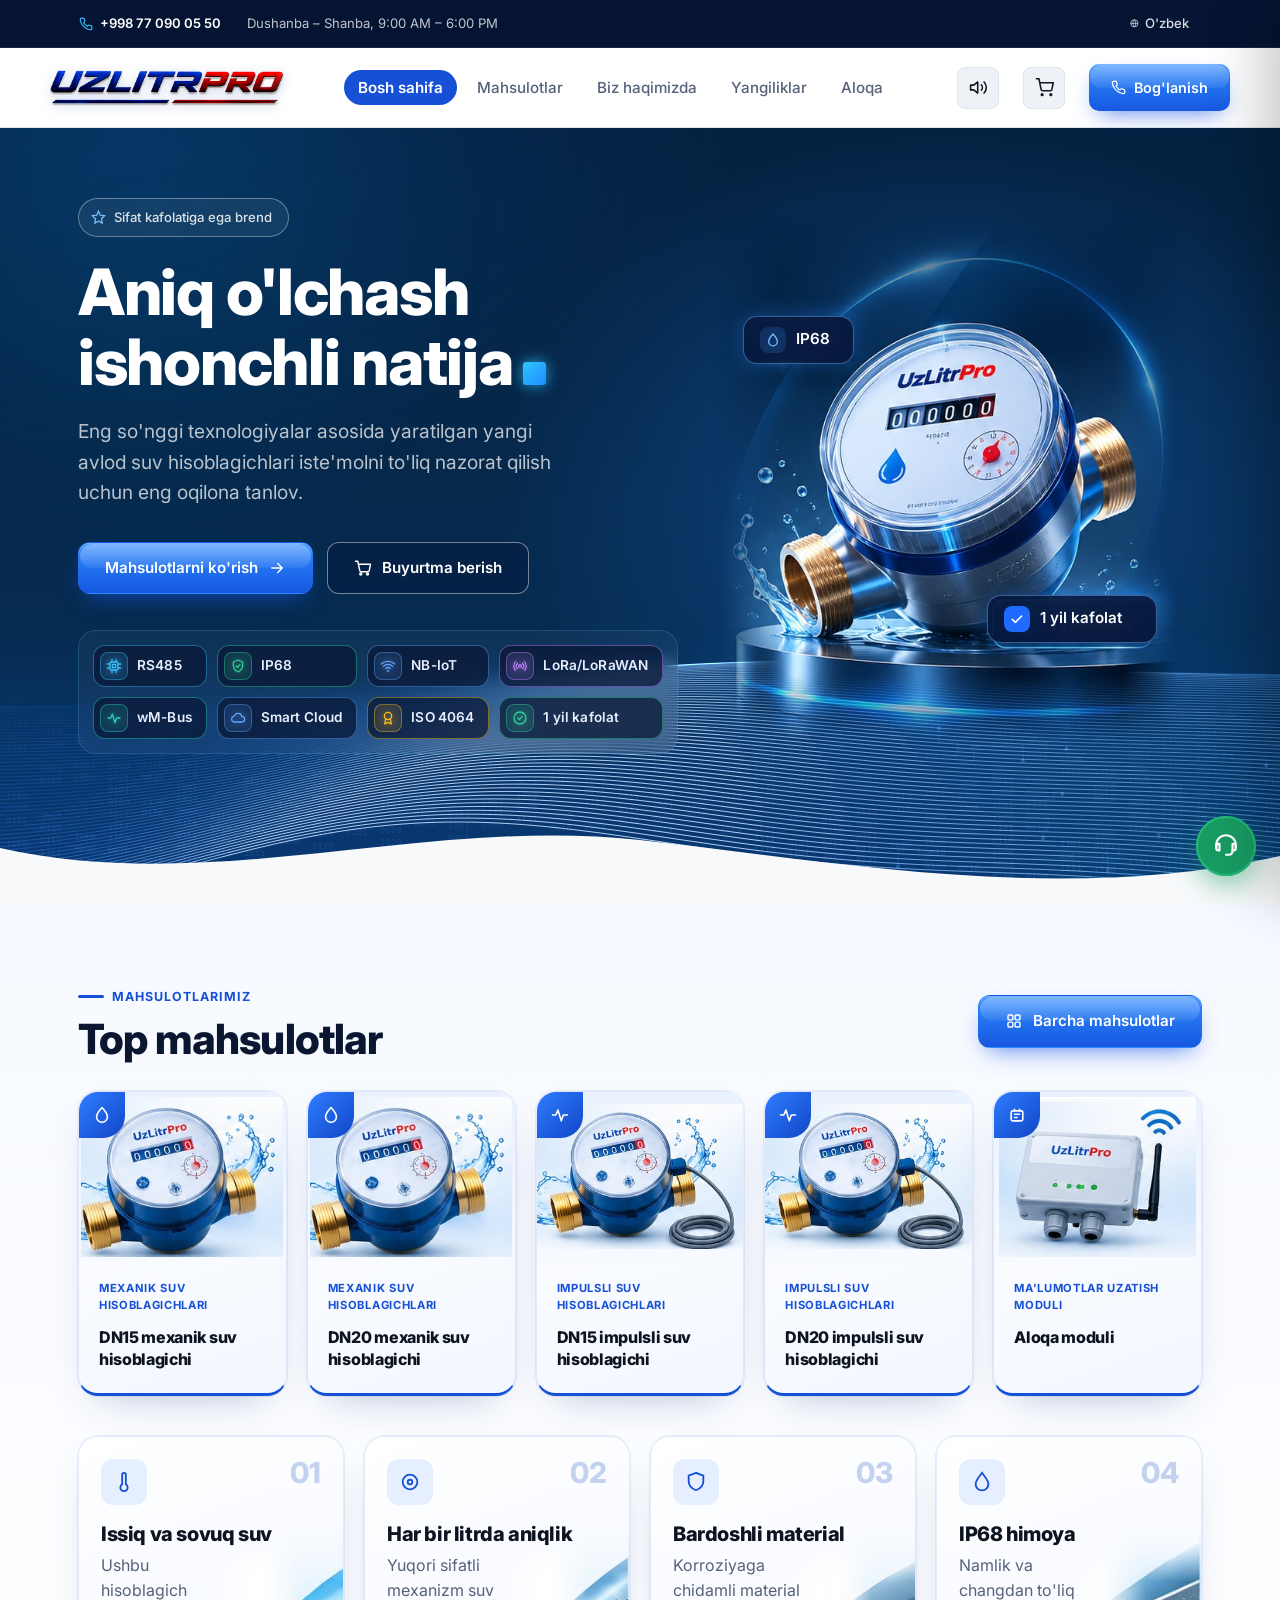
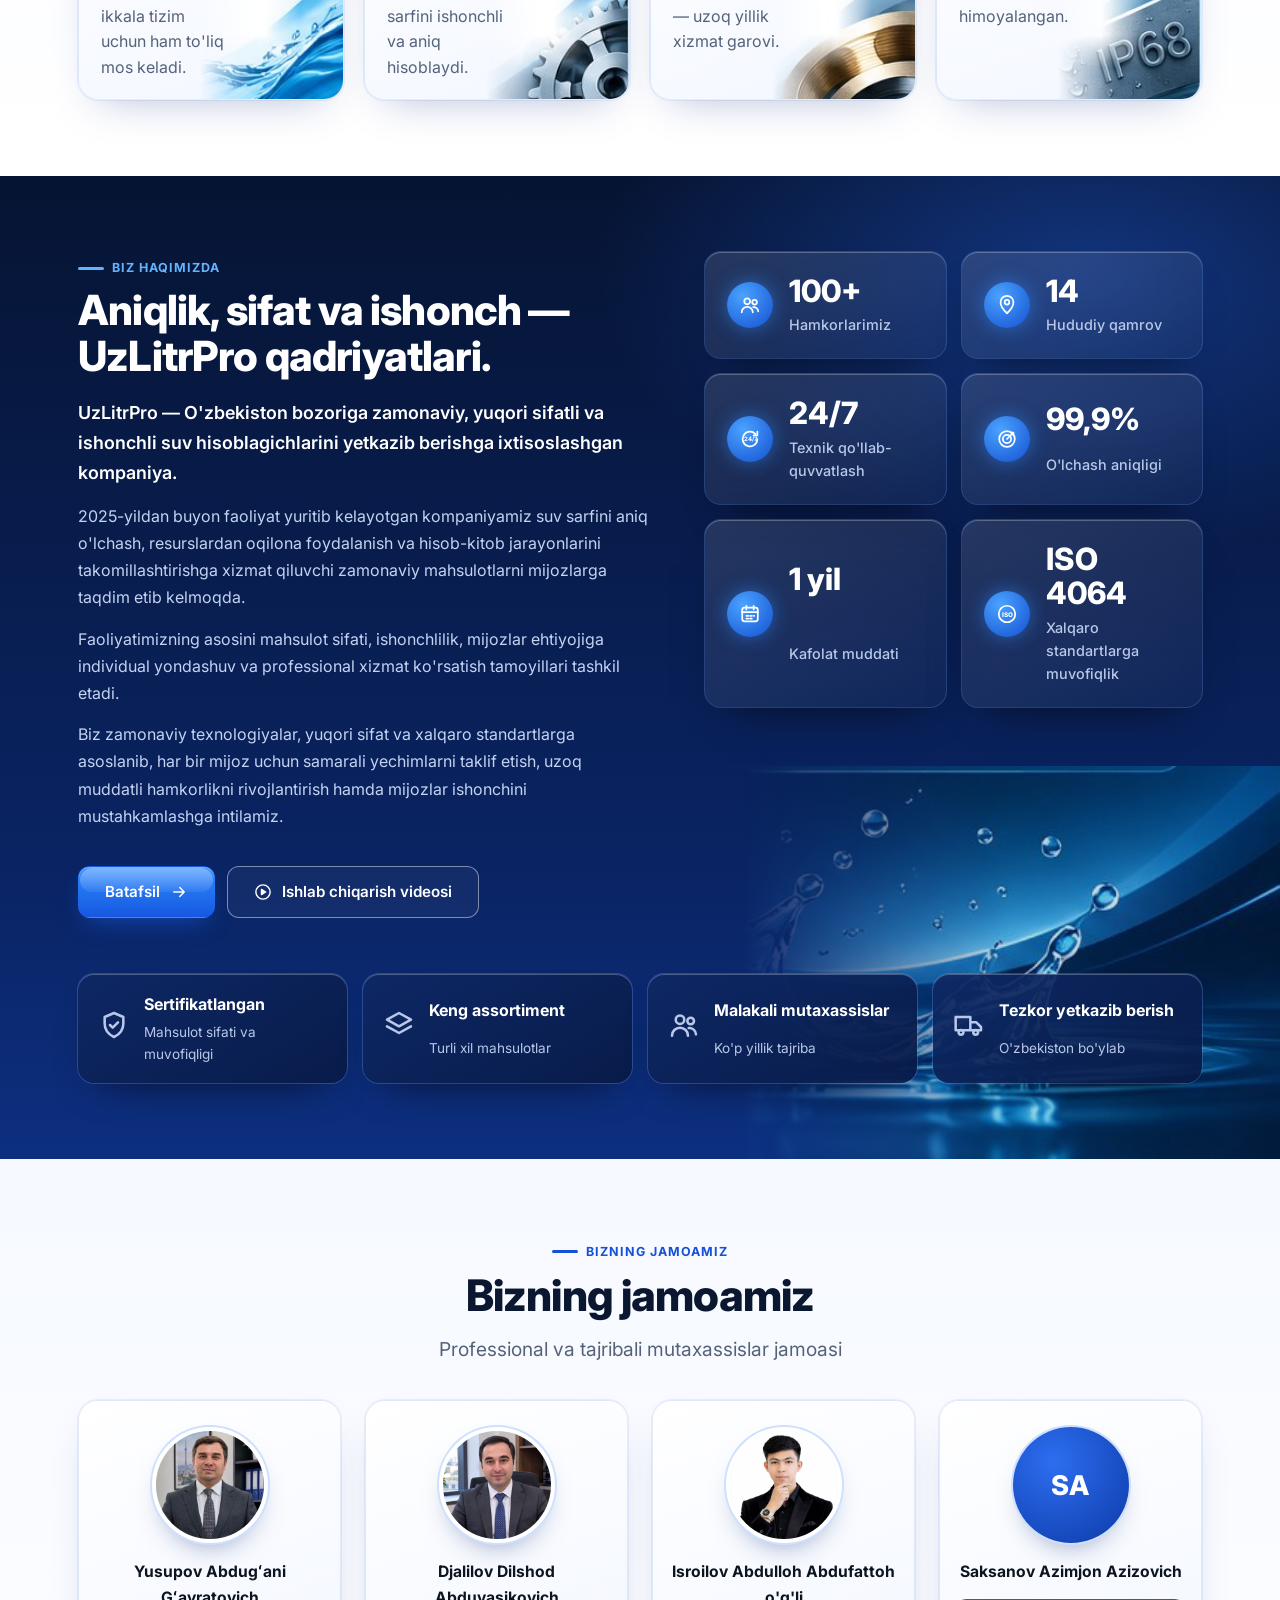
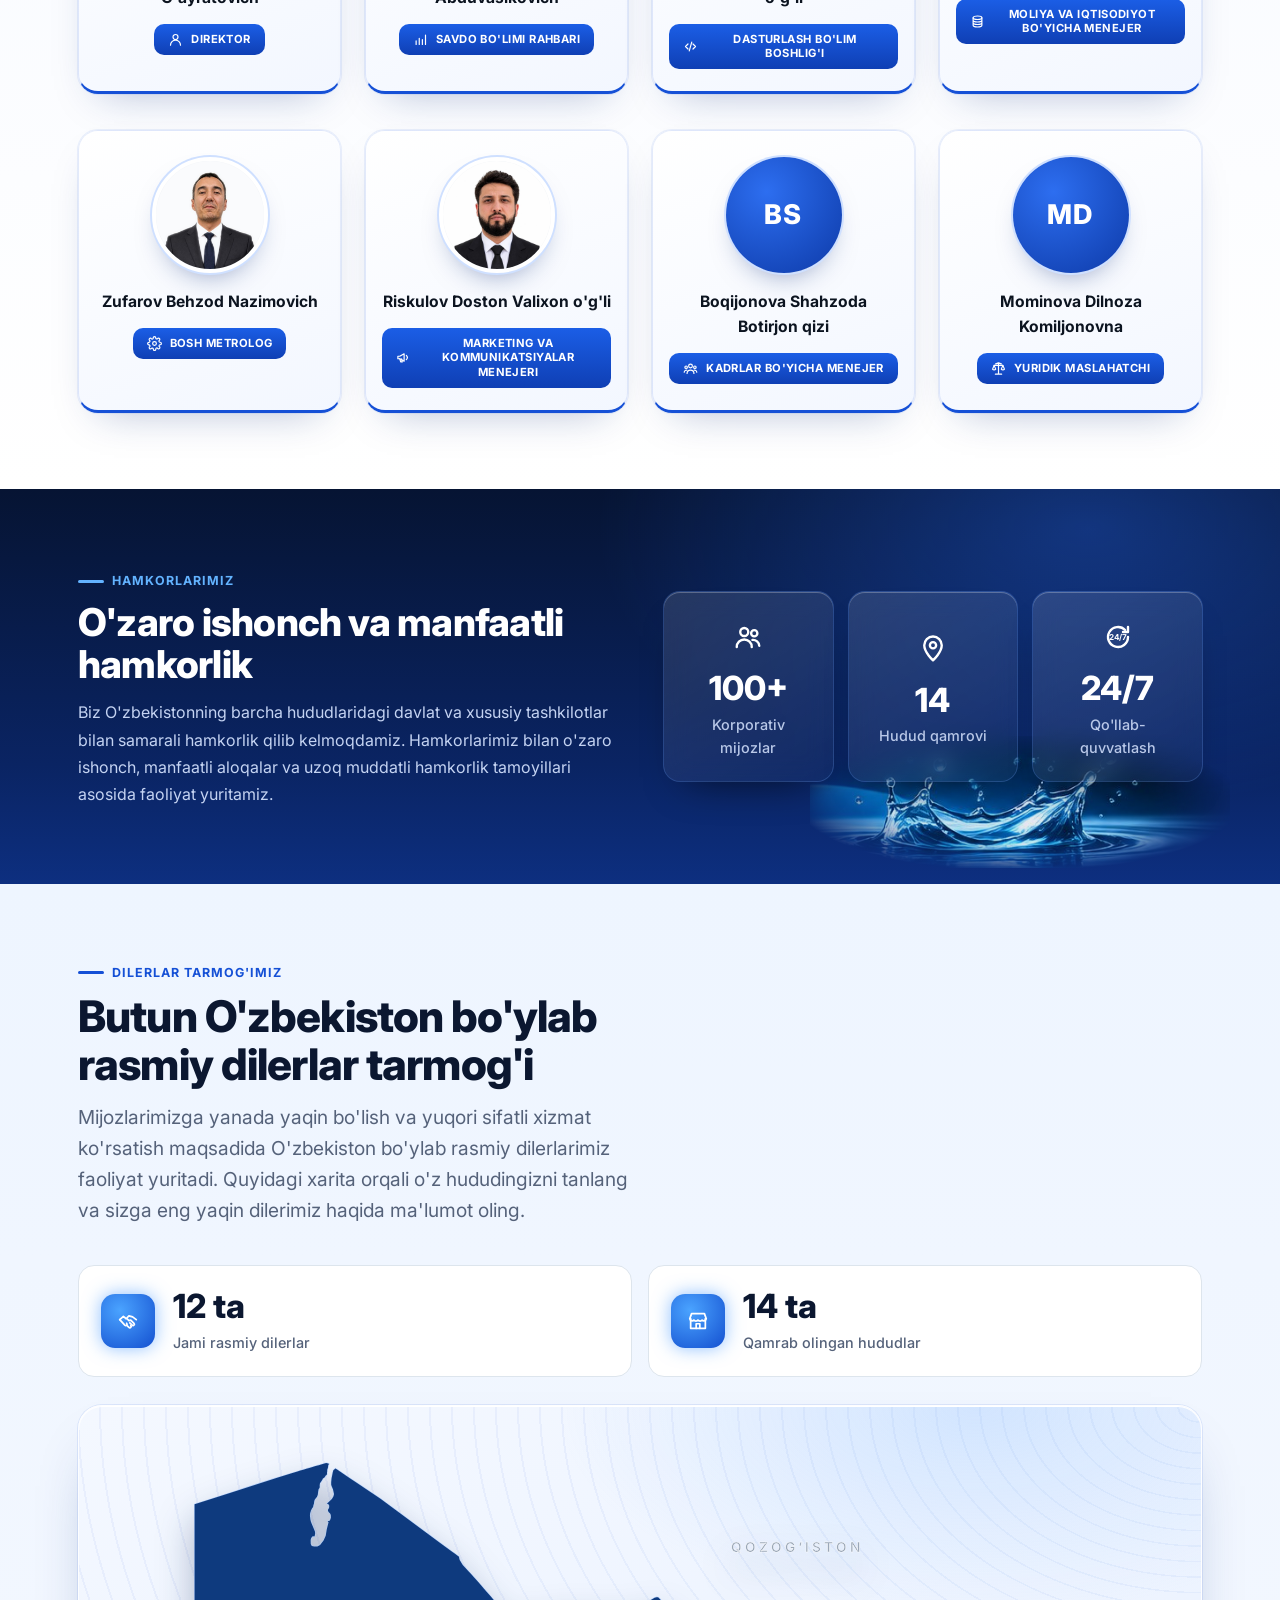
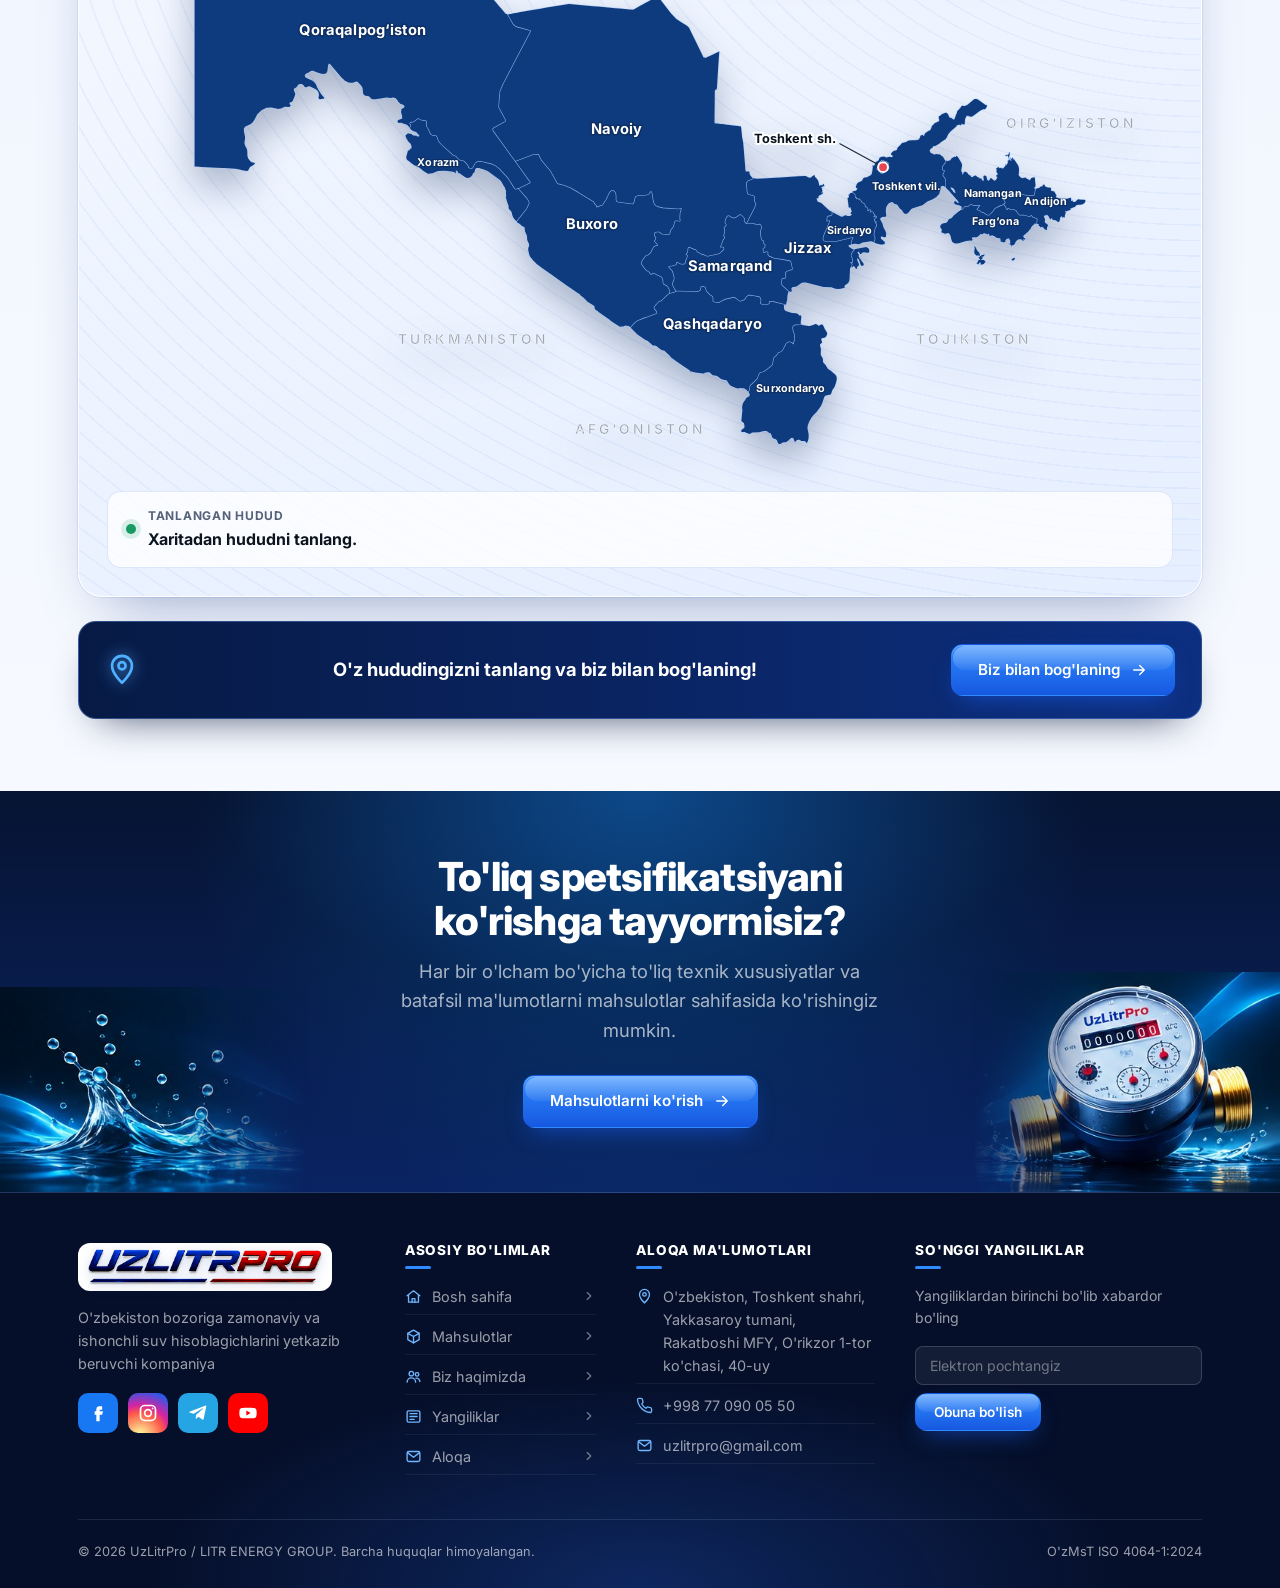
==== commit 47f4c627: "SEO: canonical URLs, clean URLs, sitemap and robots, site name and organization data, social preview" ====
--- a/index.html
+++ b/index.html
@@ -5,7 +5,18 @@
 <meta name="viewport" content="width=device-width, initial-scale=1.0">
 <title>UzLitrPro — Aniq suv hisoblagichlari</title>
 <meta name="description" content="UzLitrPro — sovuq va issiq suv uchun IP68 himoyali, yuqori aniqlikdagi hisoblagichlar. O'zMsT ISO 4064-1:2024 standartiga muvofiq, 1 yil kafolat bilan.">
-<link rel="icon" href="assets/logo.png">
+<link rel="icon" href="/assets/logo.png">
+<link rel="apple-touch-icon" href="/assets/logo.png">
+<link rel="canonical" href="https://www.uzlitrpro.uz/">
+<meta property="og:type" content="website">
+<meta property="og:site_name" content="UzLitrPro">
+<meta property="og:title" content="UzLitrPro — Aniq suv hisoblagichlari">
+<meta property="og:description" content="UzLitrPro — sovuq va issiq suv uchun IP68 himoyali, yuqori aniqlikdagi hisoblagichlar. O'zMsT ISO 4064-1:2024 standartiga muvofiq, 1 yil kafolat bilan.">
+<meta property="og:url" content="https://www.uzlitrpro.uz/">
+<meta property="og:image" content="https://www.uzlitrpro.uz/assets/pdf/hero-meter.jpg">
+<meta property="og:locale" content="uz_UZ">
+<script type="application/ld+json">{"@context": "https://schema.org", "@graph": [{"@type": "WebSite", "@id": "https://www.uzlitrpro.uz/#website", "url": "https://www.uzlitrpro.uz/", "name": "UzLitrPro", "alternateName": ["UZLITRPRO", "uzlitrpro.uz"], "inLanguage": "uz"}, {"@type": "Organization", "@id": "https://www.uzlitrpro.uz/#org", "name": "UzLitrPro", "legalName": "LITR ENERGY GROUP", "url": "https://www.uzlitrpro.uz/", "logo": "https://www.uzlitrpro.uz/assets/uzlitrpro-logo.png", "email": "uzlitrpro@gmail.com", "telephone": "+998770900550", "address": {"@type": "PostalAddress", "streetAddress": "Rakatboshi MFY, O'rikzor 1-tor ko'chasi, 40-uy", "addressLocality": "Toshkent, Yakkasaroy tumani", "addressCountry": "UZ"}, "sameAs": ["https://www.instagram.com/uzlitrpro", "https://t.me/uzlitrpro_uz", "https://youtube.com/@uzlitrpro", "https://www.facebook.com/share/1GrobLswPY/"]}]}</script>
+
 <link rel="preconnect" href="https://fonts.googleapis.com">
 <link href="https://fonts.googleapis.com/css2?family=Inter:wght@400;500;600;700;800&display=swap" rel="stylesheet">
 <link rel="stylesheet" href="css/style.css">
--- a/css/pdf.css
+++ b/css/pdf.css
@@ -50,27 +50,43 @@
 .hero {
   --wave-h: 214;
   background:
-    radial-gradient(900px 600px at 78% 40%, #134bb8 0%, transparent 62%),
-    radial-gradient(700px 500px at 0% 0%, #0b2a6e 0%, transparent 70%),
-    linear-gradient(180deg, #071a45 0%, #0a2463 60%, #0d2f80 100%);
+    radial-gradient(640px 520px at 74% 46%, rgba(26, 104, 200, 0.45) 0%, transparent 70%),
+    radial-gradient(900px 500px at 10% 0%, rgba(10, 60, 120, 0.5) 0%, transparent 70%),
+    linear-gradient(180deg, #04213f 0%, #062a4e 55%, #072f57 100%);
   padding: 70px 0 150px;
 }
-.hero::before { background: radial-gradient(circle, rgba(60, 130, 255, 0.35), transparent 70%); }
-.hero::after { background: radial-gradient(circle, rgba(40, 110, 255, 0.25), transparent 70%); }
+.hero::before, .hero::after { opacity: 0.35; }
 .hero-deco-circle { display: none; }
 .hero-pill { border-color: rgba(255, 255, 255, 0.35); background: rgba(255, 255, 255, 0.06); }
 .hero-pill svg { color: #7cc0ff; }
 .h1-dot { background: linear-gradient(135deg, #2ec5ff, #1f8bff); box-shadow: 0 0 14px rgba(46, 197, 255, 0.8); }
 .hero-actions .btn-outline-light { background: rgba(5, 20, 60, 0.4); }
 
-.hero-product { position: relative; max-width: 520px; margin: 0 auto; }
+.hero-product { position: relative; max-width: 540px; margin: 0 auto; }
 .hero-product-img {
+  display: block;
   width: 100%;
   height: auto;
-  -webkit-mask-image: radial-gradient(ellipse 50% 50% at 52% 50%, #000 58%, transparent 100%);
-  mask-image: radial-gradient(ellipse 50% 50% at 52% 50%, #000 58%, transparent 100%);
-  animation: heroFloat 6s ease-in-out infinite;
-}
+  /* soften only the outer edges so the picture melts into the hero */
+  -webkit-mask-image: linear-gradient(to right, transparent 0, #000 14%, #000 88%, transparent 100%), linear-gradient(to bottom, transparent 0, #000 26%, #000 88%, transparent 100%);
+  -webkit-mask-composite: source-in;
+  mask-image: linear-gradient(to right, transparent 0, #000 14%, #000 88%, transparent 100%), linear-gradient(to bottom, transparent 0, #000 26%, #000 88%, transparent 100%);
+  mask-composite: intersect;
+  animation: heroFloat 7s ease-in-out infinite;
+}
+/* soft light pulsing behind the meter */
+.hero-product::before {
+  content: "";
+  position: absolute;
+  inset: 12% 10% 18%;
+  border-radius: 50%;
+  background: radial-gradient(circle, rgba(60, 150, 255, 0.35), transparent 65%);
+  filter: blur(20px);
+  animation: heroGlow 5s ease-in-out infinite;
+  z-index: 0;
+}
+.hero-product-img { position: relative; z-index: 1; }
+@keyframes heroGlow { 0%, 100% { opacity: 0.6; transform: scale(0.95); } 50% { opacity: 1; transform: scale(1.05); } }
 @keyframes heroFloat { 0%, 100% { transform: translateY(0); } 50% { transform: translateY(-10px); } }
 .hero-product .glass-badge {
   position: absolute;
@@ -93,8 +109,9 @@
 .hero-product .hp-b2 .badge-icon svg { color: #fff; }
 .hero-product .glass-badge strong { color: #fff; font-size: 0.95rem; }
 /* positioned over the badges baked into the picture */
-.hp-b1 { left: 9%; top: 17%; }
-.hp-b2 { right: 3.5%; top: 68%; animation-delay: 1.2s !important; }
+.hero-product .glass-badge { animation: none; min-height: 8%; }
+.hp-b1 { left: 5.5%; top: 19.5%; min-width: 24%; }
+.hp-b2 { right: 4.5%; top: 72.5%; min-width: 37%; }
 
 /* Technology chips with icons, sitting on the wave */
 .tech-chips { display: grid; grid-template-columns: repeat(4, max-content); gap: 10px; }
@@ -312,15 +329,31 @@
 /* Dealers */
 .dealers-head { position: relative; grid-template-columns: 1.05fr 1fr; align-items: center; }
 .dealers-head .num-grid { grid-column: 1 / -1; }
-.uzbekistan-map .map-region { fill: #1d5fe0; }
-.uzbekistan-map #UZTK.map-region:not(.selected):not(.hovered) { fill: #0d2f80; }
-.regions-map-card { background: var(--pdf-card); border-radius: 22px; box-shadow: var(--pdf-card-shadow); }
+/* Interactive map in the PDF look: deep navy 3D regions on a light glass card */
+.regions-map-card {
+  border-radius: 24px;
+  border: 1px solid rgba(255, 255, 255, 0.9);
+  background:
+    radial-gradient(600px 300px at 80% 0%, rgba(120, 180, 255, 0.25), transparent 70%),
+    repeating-radial-gradient(ellipse at 100% 0%, rgba(21, 80, 214, 0.05) 0 2px, transparent 2px 22px),
+    linear-gradient(160deg, #f4f8ff, #e6efff);
+  box-shadow: inset 0 1px 0 #fff, 0 0 0 1px rgba(21, 80, 214, 0.1), 0 30px 60px -30px rgba(13, 45, 120, 0.45);
+}
+.uzbekistan-map svg { filter: drop-shadow(0 18px 18px rgba(6, 30, 80, 0.3)); }
+.uzbekistan-map .map-region { paint-order: stroke; }
+.uzbekistan-map .map-neighbors text, .uzbekistan-map .map-neighbors { filter: none; }
+.uzbekistan-map .map-region { fill: #0e3a7e; stroke: rgba(170, 205, 255, 0.75); stroke-width: 1.2; }
+.uzbekistan-map #UZTK.map-region:not(.selected):not(.hovered) { fill: #0a2d66; }
+.uzbekistan-map .map-region.hovered, .uzbekistan-map .map-region.selected { fill: #071d45; }
+.uzbekistan-map .map-region-lift { fill: #1f6bff; stroke: #cfe1ff; }
+.region-selection-info { background: rgba(255, 255, 255, 0.75); border: 1px solid rgba(21, 80, 214, 0.12); border-radius: 14px; }
 .dealers-map-3d {
   width: 100%;
   max-width: 560px;
   justify-self: end;
-  -webkit-mask-image: radial-gradient(ellipse 70% 70% at center, #000 60%, transparent 100%);
-  mask-image: radial-gradient(ellipse 70% 70% at center, #000 60%, transparent 100%);
+  mix-blend-mode: multiply;
+  -webkit-mask-image: radial-gradient(ellipse 50% 50% at center, #000 70%, transparent 100%);
+  mask-image: radial-gradient(ellipse 50% 50% at center, #000 70%, transparent 100%);
 }
 .regions-map-section .num-tile { display: grid; grid-template-columns: auto 1fr; column-gap: 18px; align-items: center; }
 .regions-map-section .nt-ico { grid-row: span 2; border-radius: 14px; width: 54px; height: 54px; }
@@ -395,3 +428,436 @@
 @media (prefers-reduced-motion: reduce) {
   .hero-product-img, .hero-product .glass-badge { animation: none !important; }
 }
+
+/* ==========================================================================
+   Inner page heroes (About / Products / News / Contact)
+   ========================================================================== */
+.page-hero {
+  position: relative;
+  overflow: hidden;
+  padding: 70px 0 90px;
+  background:
+    radial-gradient(700px 420px at 80% 30%, rgba(26, 104, 200, 0.45), transparent 70%),
+    linear-gradient(180deg, #04213f 0%, #062a4e 60%, #083469 100%);
+}
+.page-hero::after {
+  content: "";
+  position: absolute;
+  left: -5%;
+  right: -5%;
+  bottom: -40px;
+  height: 90px;
+  background: #f4f8ff;
+  border-radius: 50% 50% 0 0 / 100% 100% 0 0;
+}
+.page-hero .container { position: relative; z-index: 1; }
+.page-hero h1 { font-size: clamp(2.2rem, 4.6vw, 3.4rem); max-width: 620px; }
+.page-hero h1::after { content: ""; display: block; width: 64px; height: 4px; border-radius: 2px; background: #2ec5ff; margin-top: 18px; }
+.page-hero .eyebrow { color: #63b3ff; }
+.page-hero .eyebrow::before { background: #63b3ff; }
+.page-hero-art {
+  position: absolute;
+  right: 0;
+  top: 0;
+  height: 100%;
+  width: 52%;
+  object-fit: cover;
+  object-position: left center;
+  -webkit-mask-image: linear-gradient(to right, transparent, #000 35%);
+  mask-image: linear-gradient(to right, transparent, #000 35%);
+  pointer-events: none;
+}
+
+/* ==========================================================================
+   About
+   ========================================================================== */
+.about-story-grid { display: grid; grid-template-columns: 0.85fr 1.15fr; gap: 48px; align-items: start; }
+.about-photo { position: sticky; top: 110px; }
+.about-photo img { width: 100%; border-radius: 22px; box-shadow: 0 30px 60px -30px rgba(13, 45, 120, 0.55); }
+.about-story { max-width: none; margin: 0; position: relative; }
+.about-story::before {
+  content: "";
+  position: absolute;
+  left: 25px;
+  top: 30px;
+  bottom: 30px;
+  border-left: 2px dashed #b8cdf3;
+}
+.story-row { display: grid; grid-template-columns: 52px 1fr; gap: 22px; align-items: start; margin-bottom: 26px; position: relative; }
+.story-row p { margin: 0; color: #24324e; font-size: 1.02rem; line-height: 1.75; }
+.story-ico {
+  width: 52px;
+  height: 52px;
+  border-radius: 50%;
+  display: grid;
+  place-items: center;
+  background: #fff;
+  color: var(--pdf-royal);
+  box-shadow: 0 0 0 6px #eaf1ff, 0 10px 20px -10px rgba(13, 45, 120, 0.5);
+}
+.story-ico svg { width: 24px; height: 24px; }
+
+/* Video */
+.video-section { padding-top: 30px; }
+.video-frame {
+  position: relative;
+  max-width: 1000px;
+  margin: 0 auto;
+  border-radius: 24px;
+  overflow: hidden;
+  background: #04213f;
+  box-shadow: 0 0 0 1px rgba(21, 80, 214, 0.15), 0 40px 80px -40px rgba(6, 30, 80, 0.7);
+}
+.video-frame video { display: block; width: 100%; aspect-ratio: 16 / 9; object-fit: cover; background: #04213f; }
+.video-play {
+  position: absolute;
+  left: 50%;
+  top: 50%;
+  width: 92px;
+  height: 92px;
+  margin: -46px 0 0 -46px;
+  border: 0;
+  border-radius: 50%;
+  display: grid;
+  place-items: center;
+  cursor: pointer;
+  color: #fff;
+  background: var(--pdf-btn);
+  box-shadow: 0 0 0 10px rgba(255, 255, 255, 0.2), 0 20px 40px -10px rgba(22, 88, 224, 0.9);
+  animation: playPulse 2.4s ease-in-out infinite;
+}
+.video-play svg { width: 38px; height: 38px; margin-left: 5px; }
+.video-frame::after {
+  content: "";
+  position: absolute;
+  inset: 0;
+  background: linear-gradient(180deg, transparent 50%, rgba(4, 20, 50, 0.5));
+  pointer-events: none;
+  transition: opacity 0.3s ease;
+}
+.video-frame.is-playing::after, .video-frame.is-playing .video-play { opacity: 0; visibility: hidden; }
+@keyframes playPulse { 0%, 100% { box-shadow: 0 0 0 10px rgba(255, 255, 255, 0.2), 0 20px 40px -10px rgba(22, 88, 224, 0.9); } 50% { box-shadow: 0 0 0 18px rgba(255, 255, 255, 0.08), 0 20px 40px -10px rgba(22, 88, 224, 0.9); } }
+
+/* Mission / Vision */
+.mv-card { position: relative; overflow: hidden; border-radius: 22px; padding: 34px 36px 80px; }
+.mv-card.c-primary { background: linear-gradient(140deg, #1f74ff, #0d47c9); }
+.mv-card.c-light { background: linear-gradient(160deg, #ffffff, #eef4ff); color: var(--pdf-ink); box-shadow: var(--pdf-card-shadow); }
+.mv-card.c-light h2 { color: var(--pdf-ink); }
+.mv-card.c-light p { color: #3a4a68; }
+.mv-card > *:not(.mv-art) { position: relative; z-index: 1; }
+.mv-head { display: flex; align-items: center; gap: 18px; margin-bottom: 16px; }
+.mv-head h2 { margin: 0; padding-left: 18px; border-left: 2px solid currentColor; line-height: 1.1; }
+.mv-card-icon { margin: 0; width: 54px; height: 54px; border-radius: 14px; }
+.mv-card-icon svg { width: 28px; height: 28px; }
+.mv-card.c-light .mv-card-icon { background: #e6efff; color: var(--pdf-royal); }
+.mv-art {
+  position: absolute;
+  right: 0;
+  bottom: 0;
+  width: 70%;
+  height: auto;
+  pointer-events: none;
+  -webkit-mask-image: linear-gradient(to left, #000 60%, transparent), linear-gradient(to top, #000 50%, transparent);
+  -webkit-mask-composite: source-in;
+  mask-image: linear-gradient(to left, #000 60%, transparent), linear-gradient(to top, #000 50%, transparent);
+  mask-composite: intersect;
+}
+.mv-card.c-primary .mv-art { mix-blend-mode: screen; }
+
+@media (max-width: 900px) {
+  .about-story-grid { grid-template-columns: 1fr; }
+  .about-photo { position: static; max-width: 520px; }
+  .page-hero-art { width: 100%; opacity: 0.25; }
+}
+@media (prefers-reduced-motion: reduce) { .video-play { animation: none; } }
+
+/* ==========================================================================
+   Products
+   ========================================================================== */
+.catalog-hero p { max-width: 520px; }
+.catalog-hero-art { width: 46%; object-position: center; -webkit-mask-image: linear-gradient(to right, transparent, #000 30%); mask-image: linear-gradient(to right, transparent, #000 30%); }
+.catalog-grid-section { position: relative; z-index: 2; margin-top: -20px; }
+.product-card-row { display: flex; align-items: center; justify-content: space-between; gap: 10px; }
+.product-card-price { font-style: italic; color: var(--pdf-soft); }
+.catalog-card-item .product-card-arrow {
+  margin-right: -18px;
+  margin-bottom: -18px;
+  width: 48px;
+  height: 44px;
+  border-radius: 18px 0 0 0;
+  background: linear-gradient(135deg, #2f7dff, #1146c7);
+  color: #fff;
+  display: grid;
+  place-items: center;
+}
+.catalog-card-item .product-card-arrow svg { width: 18px; height: 18px; }
+
+/* Product detail */
+.product-hero-card { background: transparent; border: 0; box-shadow: none; padding: 0; grid-template-columns: 1fr 1fr; gap: 40px; }
+.product-hero-card:hover { box-shadow: none; }
+.product-hero-card img.product-detail-img {
+  max-width: 100%;
+  width: 100%;
+  border-radius: 22px;
+  -webkit-mask-image: radial-gradient(ellipse 75% 75% at 45% 45%, #000 65%, transparent 100%);
+  mask-image: radial-gradient(ellipse 75% 75% at 45% 45%, #000 65%, transparent 100%);
+}
+.product-hero-card h2 { color: var(--pdf-ink); }
+.badge { display: inline-flex; align-items: center; gap: 7px; background: #fff; border: 1px solid #dbe6fb; color: var(--pdf-ink); font-weight: 600; box-shadow: 0 6px 14px -10px rgba(13, 45, 120, 0.4); }
+.badge svg { width: 15px; height: 15px; color: var(--pdf-royal); }
+.size-chip { border-radius: 12px; min-width: 76px; }
+.size-chip.active { background: var(--pdf-btn); border-color: transparent; color: #fff; }
+#add-to-cart-btn { padding: 14px 30px; }
+.product-spec {
+  margin-top: 10px;
+  padding: 28px 30px;
+  border: 1px solid rgba(21, 80, 214, 0.1);
+  border-radius: 22px;
+  background: var(--pdf-card);
+  box-shadow: var(--pdf-card-shadow);
+}
+.spec-head { display: flex; gap: 18px; align-items: center; margin-bottom: 18px; }
+.spec-head h3 { margin: 2px 0 0; padding-left: 16px; border-left: 2px solid var(--pdf-royal); }
+.spec-head .eyebrow { padding-left: 16px; }
+.spec-head .eyebrow::before { display: none; }
+.spec-head p { margin: 4px 0 0; padding-left: 16px; }
+.spec-head-ico { width: 56px; height: 56px; border-radius: 16px; display: grid; place-items: center; color: var(--pdf-royal); background: #fff; box-shadow: 0 0 0 1px #dbe6fb, 0 10px 20px -12px rgba(13, 45, 120, 0.5); flex-shrink: 0; }
+.spec-head-ico svg { width: 28px; height: 28px; }
+.spec-table { border: 1px solid #e1e9f8; border-radius: 14px; }
+.spec-table tr:nth-child(even) td { background: #eef4ff; }
+.spec-table td { vertical-align: middle; }
+.spec-ico { display: inline-grid; place-items: center; color: var(--pdf-royal); vertical-align: middle; margin-right: 14px; }
+.spec-ico svg { width: 18px; height: 18px; }
+
+/* Certificates */
+.eyebrow-ico { display: inline-flex; align-items: center; gap: 8px; }
+.eyebrow-ico svg { width: 22px; height: 22px; }
+.cert-card { padding: 18px 18px 20px; text-align: left; border-bottom-width: 1px; }
+.cert-card-media { background: none; padding: 0; height: auto; margin-bottom: 14px; }
+.cert-card-media img { width: 100%; border-radius: 12px; }
+.cert-card h3 { font-size: 1.02rem; margin: 0 0 4px; color: var(--pdf-ink); }
+.cert-card p { font-size: 0.86rem; color: var(--pdf-soft); margin: 0 0 14px; }
+.cert-dl { width: 100%; justify-content: center; font-size: 0.84rem; padding: 10px 12px; color: var(--pdf-royal); border-color: #c9d9f6; background: #fff; }
+
+/* CTA as a rounded card */
+.cta-card { margin: 0 auto 70px; max-width: 1180px; width: calc(100% - 56px); border-radius: 24px; }
+
+@media (max-width: 900px) {
+  .product-hero-card { grid-template-columns: minmax(0, 1fr); }
+  .catalog-hero-art { width: 100%; opacity: 0.18; }
+  .cta-card { width: calc(100% - 32px); }
+}
+
+/* ==========================================================================
+   About — one-to-one with the PDF
+   ========================================================================== */
+.about-hero { padding: 56px 0 96px; }
+.about-hero .eyebrow, .about-hero .eyebrow::before { color: #22d3ee; }
+.about-hero .eyebrow::before { background: #22d3ee; }
+.about-hero h1 { max-width: 640px; font-size: clamp(2.3rem, 4.4vw, 3.5rem); line-height: 1.12; }
+.about-hero h1::after { background: #22d3ee; width: 76px; }
+.accent-words { color: #22d3ee; }
+.about-hero .page-hero-art { width: 55%; object-position: 30% 60%; }
+
+.about-story-grid { grid-template-columns: 1fr 1.25fr; gap: 56px; align-items: stretch; }
+.about-photo { position: relative; top: auto; }
+.about-photo img {
+  height: 100%;
+  min-height: 420px;
+  object-fit: cover;
+  border-radius: 26px;
+  border: 6px solid #fff;
+  box-shadow: 0 0 0 1px rgba(21, 80, 214, 0.08), 0 30px 60px -30px rgba(13, 45, 120, 0.55);
+}
+.about-story { display: flex; flex-direction: column; justify-content: space-between; padding: 6px 0; }
+.about-story::before { left: 31px; top: 40px; bottom: 40px; border-left: 2px dotted #9dbcf0; }
+.story-row { grid-template-columns: 64px 1fr; gap: 26px; align-items: center; margin-bottom: 18px; }
+.story-row:last-child { margin-bottom: 0; }
+.story-row p { color: #0b1730; font-size: 1rem; line-height: 1.65; }
+.story-ico {
+  width: 64px;
+  height: 64px;
+  background: radial-gradient(circle at 50% 35%, #ffffff 55%, #eef4ff);
+  color: #1f6bff;
+  box-shadow: 0 0 0 1px #cfe0ff, 0 0 0 7px rgba(221, 233, 255, 0.6), 0 12px 24px -12px rgba(31, 107, 255, 0.55);
+}
+.story-ico svg { width: 28px; height: 28px; stroke-width: 1.7; }
+.accent-year { color: #1f6bff; font-weight: 800; }
+
+/* Mission and vision cards */
+.mv-grid { gap: 28px; }
+.mv-card { padding: 38px 40px 92px; border-radius: 24px; min-height: 300px; }
+.mv-card.c-primary {
+  background:
+    radial-gradient(500px 220px at 90% 0%, rgba(255, 255, 255, 0.18), transparent 70%),
+    linear-gradient(150deg, #1478f5 0%, #0b5ce0 50%, #0846b8 100%);
+  box-shadow: 0 30px 60px -30px rgba(11, 92, 224, 0.75);
+}
+.mv-card.c-light {
+  background: linear-gradient(160deg, #ffffff 0%, #f1f6ff 60%, #e8f1ff 100%);
+  border: 1px solid #c3d8fb;
+  box-shadow: 0 30px 60px -36px rgba(13, 45, 120, 0.45);
+}
+.mv-head { gap: 22px; margin-bottom: 22px; }
+.mv-head h2 { font-size: 1.75rem; padding-left: 22px; border-left-width: 2px; }
+.mv-card.c-primary .mv-head h2 { border-color: rgba(255, 255, 255, 0.55); }
+.mv-card.c-light .mv-head h2 { border-color: #1f6bff; color: #0b1730; }
+.mv-card-icon { width: 64px; height: 64px; border-radius: 18px; }
+.mv-card.c-primary .mv-card-icon {
+  background: linear-gradient(160deg, rgba(255, 255, 255, 0.32), rgba(255, 255, 255, 0.08));
+  box-shadow: inset 0 1px 0 rgba(255, 255, 255, 0.6), 0 0 0 1px rgba(255, 255, 255, 0.35), 0 10px 20px -10px rgba(0, 0, 0, 0.4);
+}
+.mv-card.c-light .mv-card-icon {
+  background: radial-gradient(circle at 50% 35%, #ffffff, #dce9ff);
+  color: #1f6bff;
+  box-shadow: 0 0 0 1px #c3d8fb, 0 12px 22px -12px rgba(31, 107, 255, 0.6);
+}
+.mv-card-icon svg { width: 32px; height: 32px; }
+.mv-card p { font-size: 1.02rem; line-height: 1.7; }
+.mv-card.c-primary p { color: rgba(255, 255, 255, 0.95); }
+.mv-card.c-light p { color: #1d2b48; }
+.mv-art {
+  left: 0;
+  right: 0;
+  width: 100%;
+  height: 34%;
+  object-fit: cover;
+  object-position: bottom;
+  -webkit-mask-image: linear-gradient(to top, #000 55%, transparent);
+  mask-image: linear-gradient(to top, #000 55%, transparent);
+}
+.mv-card.c-primary .mv-art { mix-blend-mode: normal; }
+.mv-card.c-light .mv-art { opacity: 0.9; }
+
+@media (max-width: 900px) {
+  .about-photo img { min-height: 0; height: auto; }
+  .story-row { grid-template-columns: 52px 1fr; gap: 18px; }
+  .story-ico { width: 52px; height: 52px; }
+  .about-story::before { left: 25px; }
+  .mv-card { padding: 30px 26px 80px; }
+}
+.mv-card.c-primary .mv-head h2 { color: #fff; }
+.mv-card.c-primary .mv-card-icon { color: #fff; }
+.mv-card.c-light .mv-card-icon, .mv-card.c-light .mv-card-icon svg { color: #1f6bff; }
+.mv-card.c-primary .mv-art {
+  height: 30%;
+  -webkit-mask-image: linear-gradient(to top, #000 30%, rgba(0, 0, 0, 0.5) 60%, transparent 100%);
+  mask-image: linear-gradient(to top, #000 30%, rgba(0, 0, 0, 0.5) 60%, transparent 100%);
+}
+
+/* ==========================================================================
+   News — light hero, photo cards, CTA strip
+   ========================================================================== */
+.page-hero-light {
+  background:
+    radial-gradient(600px 300px at 90% 10%, rgba(120, 180, 255, 0.25), transparent 70%),
+    linear-gradient(180deg, #eef5ff 0%, #f7faff 100%);
+  padding-bottom: 60px;
+}
+.page-hero-light::after { display: none; }
+.page-hero-light h1 { color: var(--pdf-ink); }
+.page-hero-light h1::after { background: linear-gradient(90deg, #1f6bff, #22d3ee); }
+.page-hero-light p { color: #34425f; }
+.page-hero-light .eyebrow { color: var(--pdf-royal); }
+.page-hero-light .eyebrow::before { background: var(--pdf-royal); }
+.page-hero-light .page-hero-art { width: 46%; -webkit-mask-image: linear-gradient(to right, transparent, #000 30%); mask-image: linear-gradient(to right, transparent, #000 30%); }
+
+.news-filter-row { justify-content: center; }
+.news-filter-btn { padding: 11px 28px; border-radius: 999px; background: #fff; border-color: #d3e0f7; box-shadow: 0 6px 14px -10px rgba(13, 45, 120, 0.4); }
+.news-filter-btn.active { background: var(--pdf-btn); border-color: transparent; }
+.news-card { padding: 10px; border-bottom-width: 1px; }
+.news-card-media { aspect-ratio: 330 / 195; border-radius: 14px; overflow: hidden; background: #e8f0ff; }
+.news-card-media img { width: 100%; height: 100%; object-fit: cover; }
+.news-card-tag { top: 10px; left: 10px; padding: 6px 14px; box-shadow: 0 6px 14px -6px rgba(0, 0, 0, 0.35); }
+.news-card-tag.c-blue { background: linear-gradient(180deg, #2f8bff, #1658e0); }
+.news-card-tag.c-teal { background: linear-gradient(180deg, #2dd4bf, #0ea5a0); }
+.news-card-tag.c-violet { background: linear-gradient(180deg, #8b7cf6, #6247e0); }
+.news-card-body { padding: 16px 12px 14px; }
+.news-card-body h3 { font-size: 1.2rem; color: var(--pdf-ink); }
+.news-card-date svg { color: var(--pdf-royal); }
+
+.news-cta-wrap { padding: 10px 0 70px; }
+.news-cta {
+  display: grid;
+  grid-template-columns: 300px 1fr auto;
+  align-items: center;
+  gap: 30px;
+  border-radius: 22px;
+  overflow: hidden;
+  padding-right: 34px;
+  background: linear-gradient(90deg, #0a3f86 0%, #062a5a 45%, #051d40 100%);
+  box-shadow: 0 30px 60px -30px rgba(6, 30, 80, 0.7);
+}
+.news-cta-art { width: 100%; height: 100%; min-height: 140px; object-fit: cover; -webkit-mask-image: linear-gradient(to right, #000 70%, transparent); mask-image: linear-gradient(to right, #000 70%, transparent); }
+.news-cta-copy { padding-left: 26px; border-left: 2px solid #22d3ee; }
+.news-cta-copy h2 { color: #fff; font-size: clamp(1.6rem, 2.6vw, 2.1rem); margin: 0 0 6px; }
+.news-cta-copy p { color: #d4e2fb; margin: 0; }
+.news-cta .btn { background: linear-gradient(180deg, #22b4ff, #1677e8); }
+
+@media (max-width: 900px) {
+  .page-hero-light .page-hero-art { opacity: 0.35; width: 100%; }
+  .news-cta { grid-template-columns: 1fr; padding: 0 0 26px; gap: 18px; }
+  .news-cta-copy, .news-cta .btn { margin: 0 22px; }
+}
+.page-hero-light h1 { max-width: 760px; }
+.news-card { border: 1px solid #d6e3f8; border-bottom: 1px solid #d6e3f8; }
+.page-hero-light { padding-top: 60px; }
+
+/* ==========================================================================
+   Contact
+   ========================================================================== */
+.contact-hero .page-hero-art { width: 50%; }
+.contact-hero h1 { max-width: 640px; }
+.contact-hero p { max-width: 560px; color: #d4e2fb; }
+.contact-grid { align-items: start; }
+.form-card { padding: 34px 34px 30px; border-radius: 24px; }
+.form-title { margin: 0 0 24px; padding-left: 14px; border-left: 4px solid #22b4ff; color: var(--pdf-ink); font-size: 1.5rem; }
+.form-group label { color: var(--pdf-ink); font-weight: 700; }
+.form-group input, .form-group select, .form-group textarea { background: #f1f6ff; border: 1px solid #d3e1f8; border-radius: 10px; }
+.form-group input:focus, .form-group select:focus, .form-group textarea:focus { border-color: #1f6bff; box-shadow: 0 0 0 4px rgba(31, 107, 255, 0.12); background: #fff; }
+#contact-form .btn-primary { padding: 14px 34px; background: linear-gradient(180deg, #22b4ff, #1677e8); }
+.contact-info-list { gap: 16px; }
+.contact-info-tile { padding: 20px 22px; border-radius: 18px; gap: 18px; align-items: center; }
+.contact-info-tile .icon { width: 52px; height: 52px; border-radius: 14px; background: #ddeeff; color: #1677e8; flex-shrink: 0; }
+.contact-info-tile .icon svg { width: 26px; height: 26px; }
+.contact-info-tile strong { font-size: 1.08rem; color: var(--pdf-ink); }
+.contact-info-tile span { color: #34425f; font-size: 0.95rem; }
+
+/* Region map beside its heading, like the PDF */
+.regions-map-section { background: linear-gradient(180deg, #eef5ff, #f6f9ff); }
+.regions-map-layout { display: grid; grid-template-columns: 0.75fr 1.6fr; gap: 40px; align-items: center; }
+.regions-map-heading { position: relative; text-align: left; margin: 0; }
+.regions-map-heading h2 { font-size: clamp(2rem, 3.4vw, 2.7rem); line-height: 1.12; }
+.regions-map-heading h2::after { content: ""; display: block; width: 64px; height: 4px; border-radius: 2px; background: #22b4ff; margin-top: 16px; }
+.regions-map-heading .eyebrow { color: #1677e8; }
+.regions-map-splash { width: 120%; max-width: none; margin: 18px 0 0 -40%; -webkit-mask-image: linear-gradient(to right, transparent, #000 25%, #000 75%, transparent); mask-image: linear-gradient(to right, transparent, #000 25%, #000 75%, transparent); }
+
+/* Address: heading on the left, map on the right */
+.address-section { background: #f6f9ff; padding-bottom: 80px; }
+.address-layout { display: grid; grid-template-columns: 0.75fr 1.6fr; gap: 40px; align-items: center; }
+.address-layout .section-head { margin: 0; }
+.address-layout .section-head h2 { font-size: clamp(2rem, 3.2vw, 2.6rem); }
+.address-layout .section-head h2::after { content: ""; display: block; width: 64px; height: 4px; border-radius: 2px; background: #22b4ff; margin-top: 16px; }
+.map-card { border-radius: 20px; overflow: hidden; border: 1px solid #d3e1f8; box-shadow: var(--pdf-card-shadow); }
+.map-card iframe { height: 300px; display: block; }
+.map-link { color: #1677e8; font-weight: 700; display: inline-flex; align-items: center; gap: 8px; margin-top: 14px; }
+.map-link svg { width: 18px; height: 18px; }
+
+@media (max-width: 900px) {
+  .regions-map-layout, .address-layout { grid-template-columns: 1fr; }
+  .regions-map-splash { display: none; }
+  .contact-hero .page-hero-art { width: 100%; opacity: 0.25; }
+}
+.contact-hero h1 { font-size: clamp(2rem, 3.6vw, 2.9rem); max-width: 600px; }
+.contact-hero .page-hero-art { width: 56%; object-fit: cover; object-position: 30% 55%; }
+.regions-map-splash { width: 100%; margin: 22px 0 0; border-radius: 0; -webkit-mask-image: radial-gradient(ellipse 60% 55% at 50% 50%, #000 55%, transparent 100%); mask-image: radial-gradient(ellipse 60% 55% at 50% 50%, #000 55%, transparent 100%); }
+.social-block {
+  max-width: none;
+  border: 1px solid #d3e1f8;
+  border-radius: 24px;
+  background:
+    radial-gradient(500px 200px at 100% 0%, rgba(120, 180, 255, 0.2), transparent 70%),
+    linear-gradient(160deg, #ffffff, #eef4ff);
+  box-shadow: var(--pdf-card-shadow);
+}
+.social-block h3, .social-block h2 { color: var(--pdf-ink); }
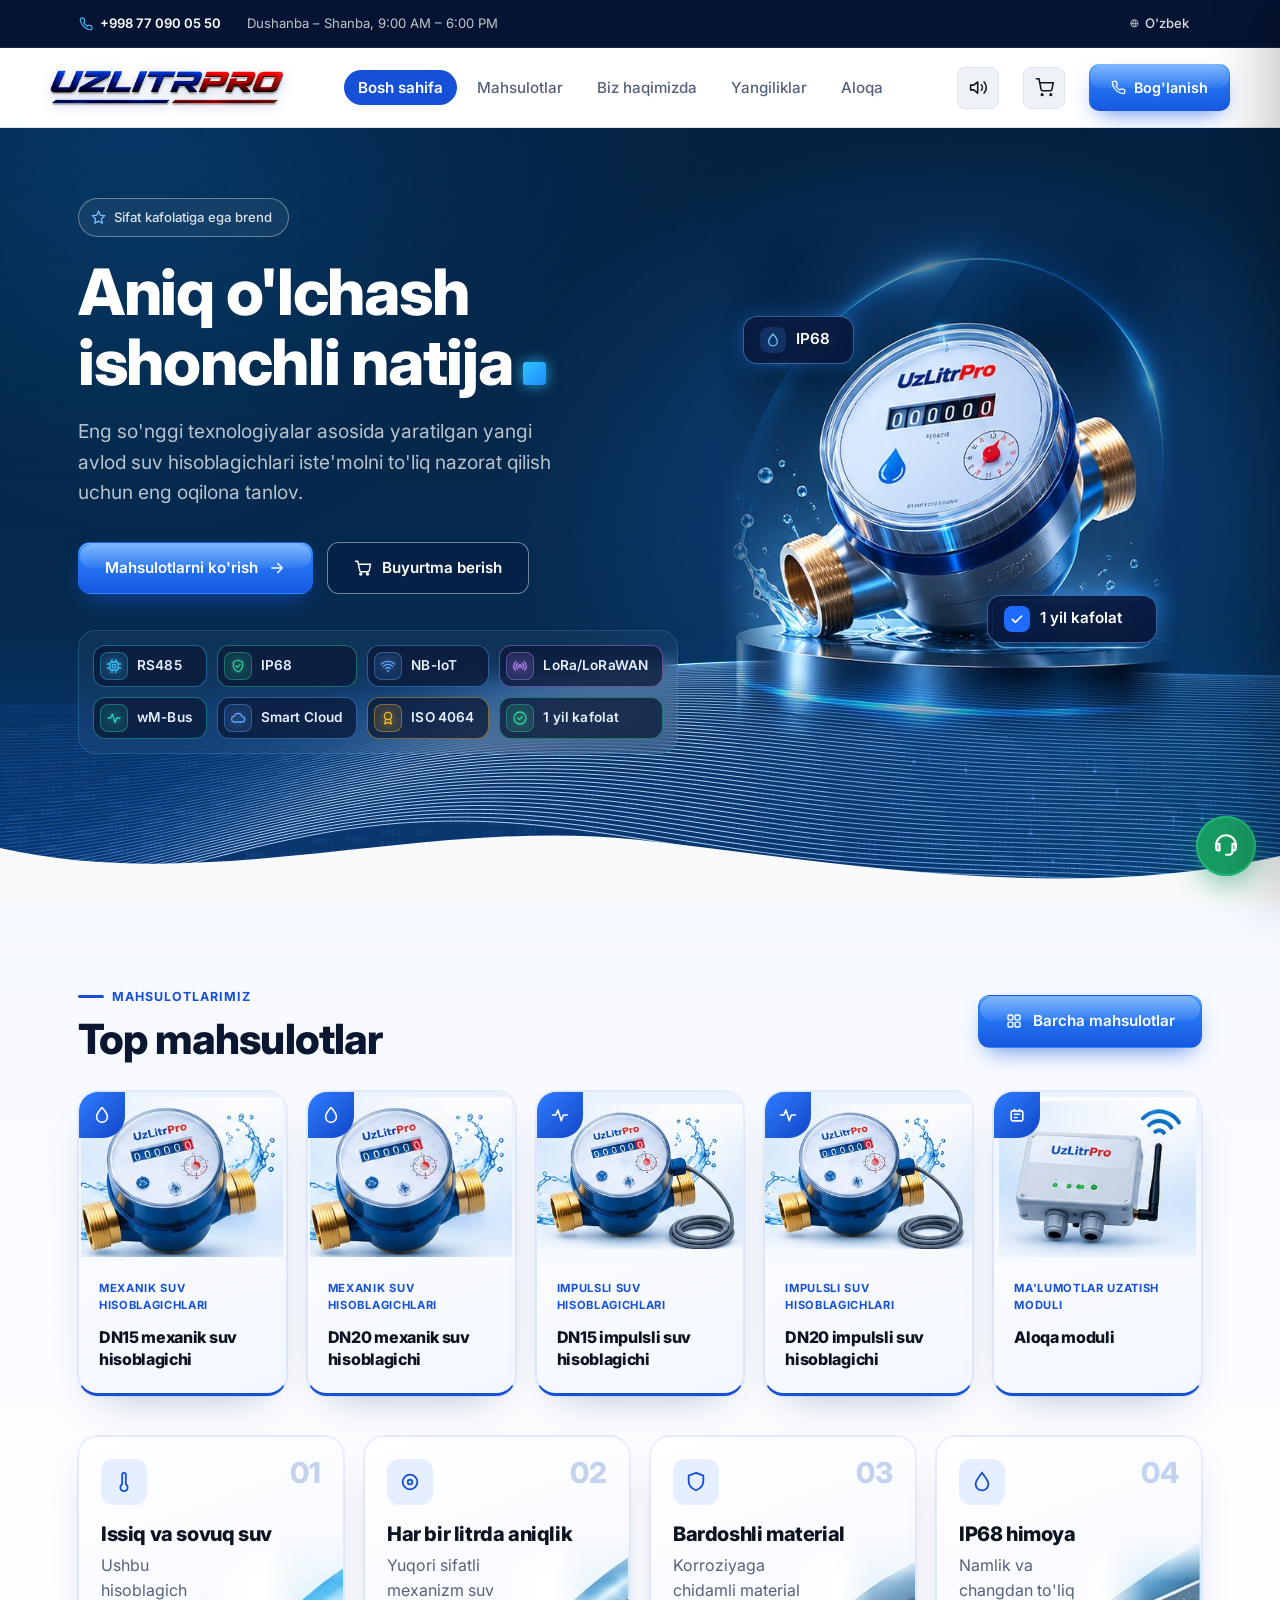
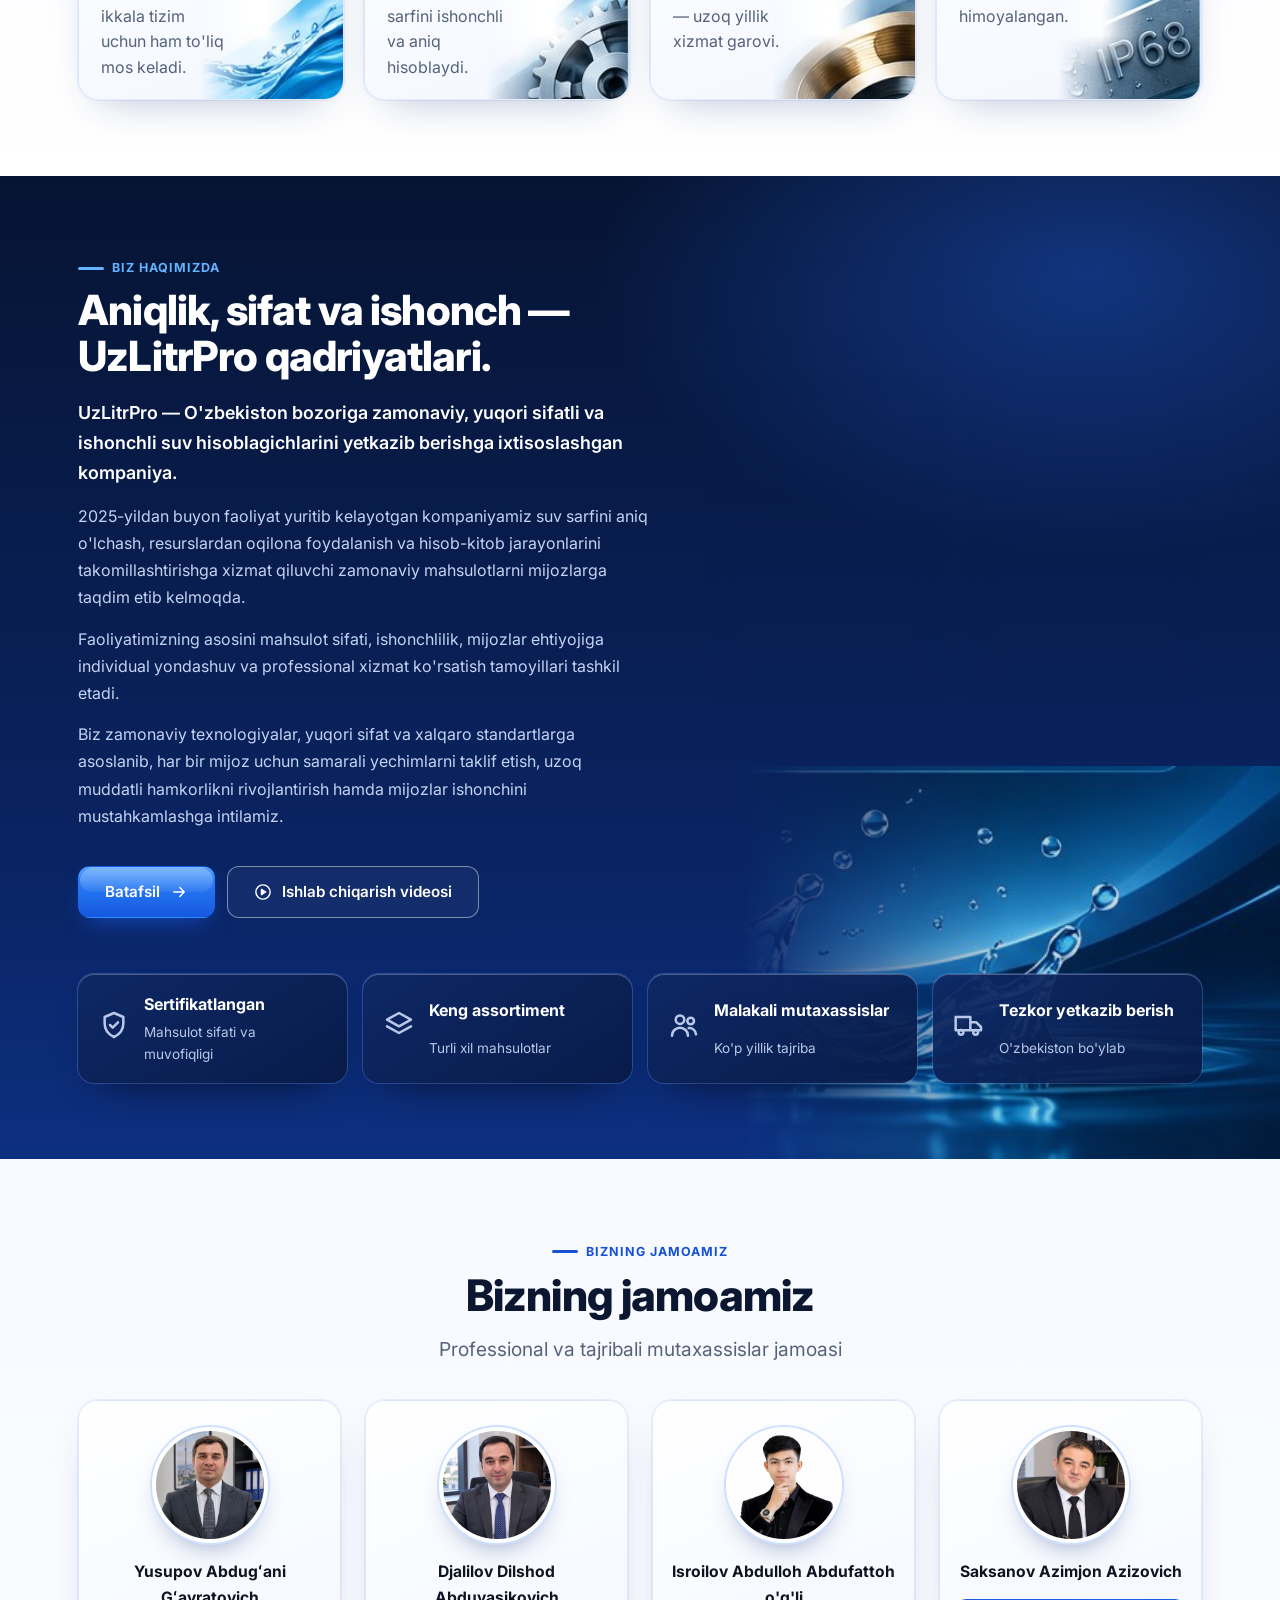
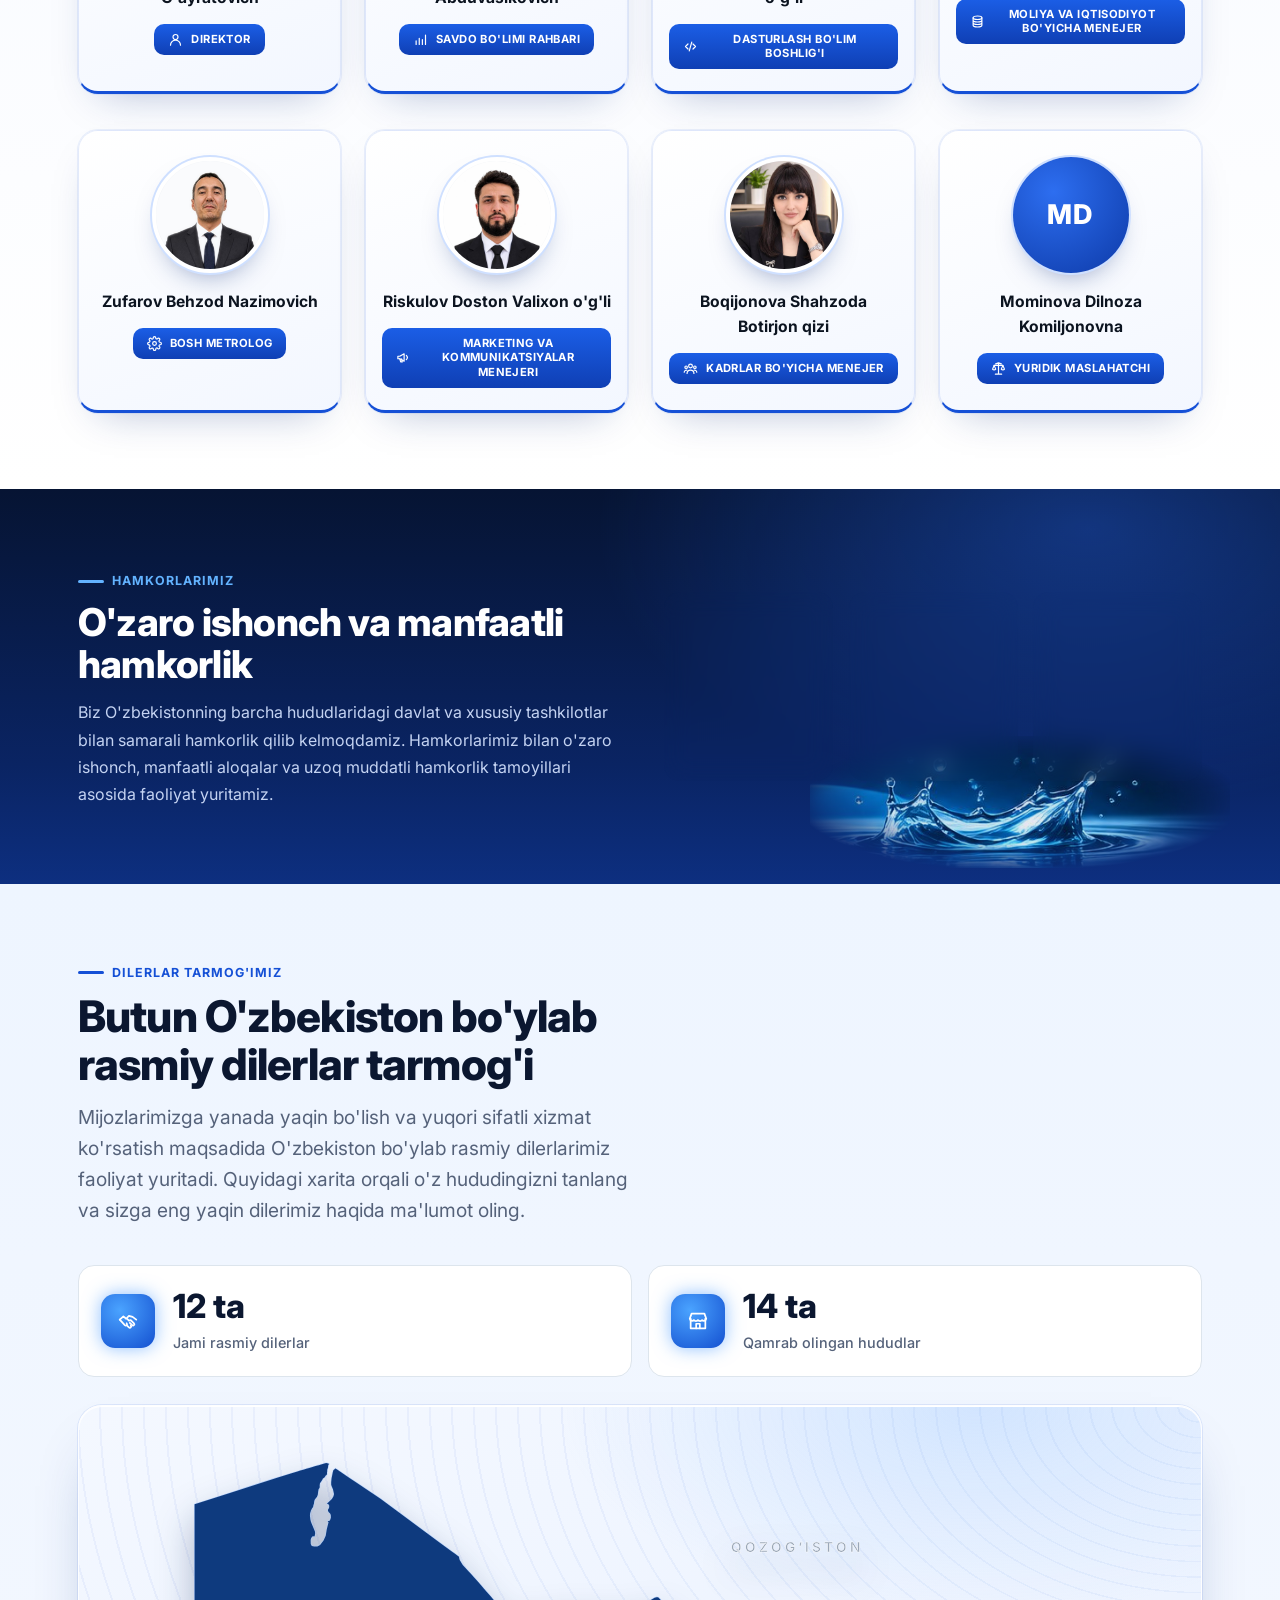
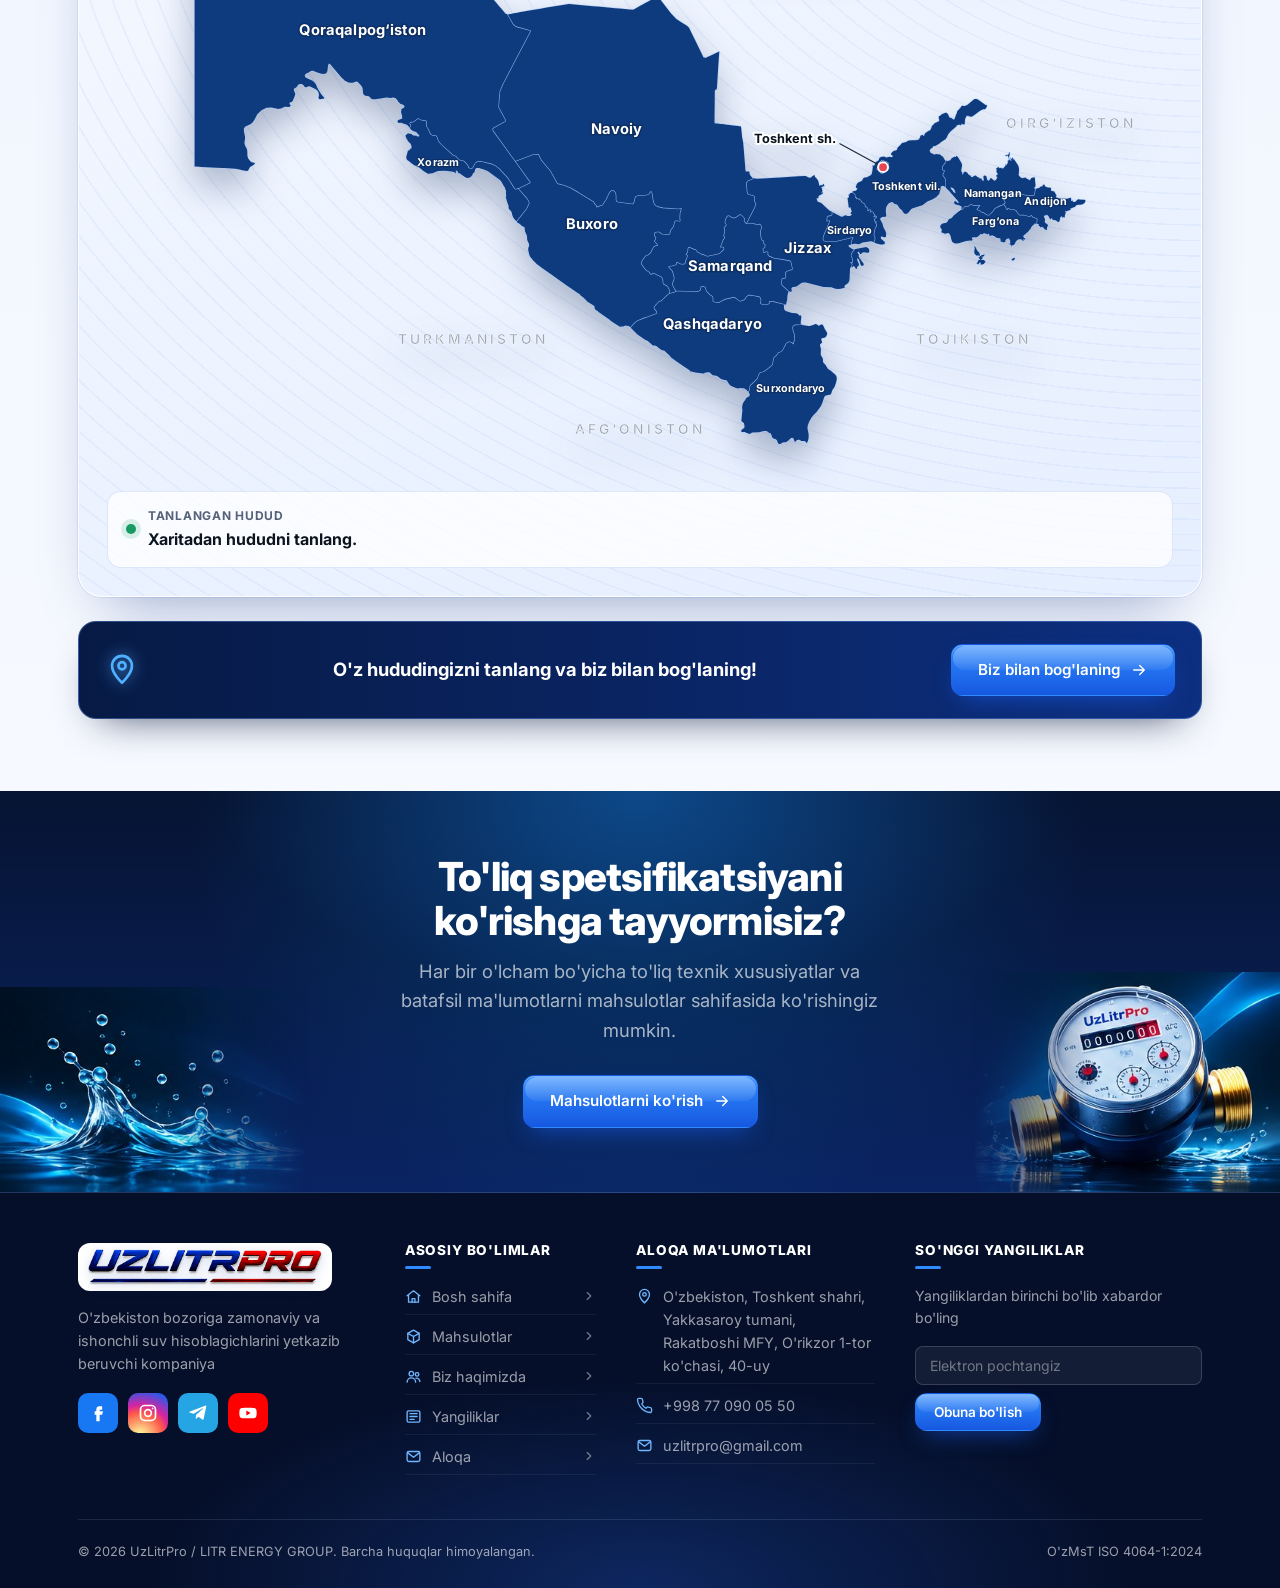
==== commit 0ec7939b: "Team photos for Saksanov Azimjon and Boqijonova Shahzoda Co-Authored-By: Claude Opus 5.5 <noreply@an" ====
--- a/index.html
+++ b/index.html
@@ -289,7 +289,7 @@
           <div class="team-role"><svg viewBox="0 0 24 24" fill="none" stroke="currentColor" stroke-width="1.9" stroke-linecap="round" stroke-linejoin="round" aria-hidden="true"><path d="m8 8-4 4 4 4M16 8l4 4-4 4M14 5l-4 14"/></svg><span data-i18n="role_dev">Dasturlash bo'lim boshlig'i</span></div>
         </div>
         <div class="team-card reveal">
-          <div class="team-avatar initials"><span aria-hidden="true">SA</span></div>
+          <div class="team-avatar"><img src="assets/team/saksanov-azimjon.jpg" alt="Saksanov Azimjon Azizovich" loading="lazy"></div>
           <div class="team-name">Saksanov Azimjon Azizovich</div>
           <div class="team-role"><svg viewBox="0 0 24 24" fill="none" stroke="currentColor" stroke-width="1.9" stroke-linecap="round" stroke-linejoin="round" aria-hidden="true"><ellipse cx="12" cy="6" rx="7" ry="2.8"/><path d="M5 6v4c0 1.5 3.1 2.8 7 2.8s7-1.3 7-2.8V6M5 10v4c0 1.5 3.1 2.8 7 2.8s7-1.3 7-2.8v-4M5 14v4c0 1.5 3.1 2.8 7 2.8s7-1.3 7-2.8v-4"/></svg><span data-i18n="role_finance">Moliya va iqtisodiyot bo'yicha menejer</span></div>
         </div>
@@ -304,7 +304,7 @@
           <div class="team-role"><svg viewBox="0 0 24 24" fill="none" stroke="currentColor" stroke-width="1.9" stroke-linecap="round" stroke-linejoin="round" aria-hidden="true"><path d="M3 10v4h3l7 4V6L6 10z"/><path d="M16.5 8.5a5 5 0 0 1 0 7M6 14l1.5 5h2.5L9 14"/></svg><span data-i18n="role_marketing">Marketing va kommunikatsiyalar menejeri</span></div>
         </div>
         <div class="team-card reveal">
-          <div class="team-avatar initials"><span aria-hidden="true">BS</span></div>
+          <div class="team-avatar"><img src="assets/team/boqijonova-shahzoda.jpg" alt="Boqijonova Shahzoda Botirjon qizi" loading="lazy"></div>
           <div class="team-name">Boqijonova Shahzoda Botirjon qizi</div>
           <div class="team-role"><svg viewBox="0 0 24 24" fill="none" stroke="currentColor" stroke-width="1.9" stroke-linecap="round" stroke-linejoin="round" aria-hidden="true"><circle cx="12" cy="8" r="3"/><path d="M6.5 20a5.5 5.5 0 0 1 11 0"/><circle cx="5" cy="10" r="2"/><circle cx="19" cy="10" r="2"/><path d="M2 18a3.5 3.5 0 0 1 4-3.4M22 18a3.5 3.5 0 0 0-4-3.4"/></svg><span data-i18n="role_hr">Kadrlar bo'yicha menejer</span></div>
         </div>
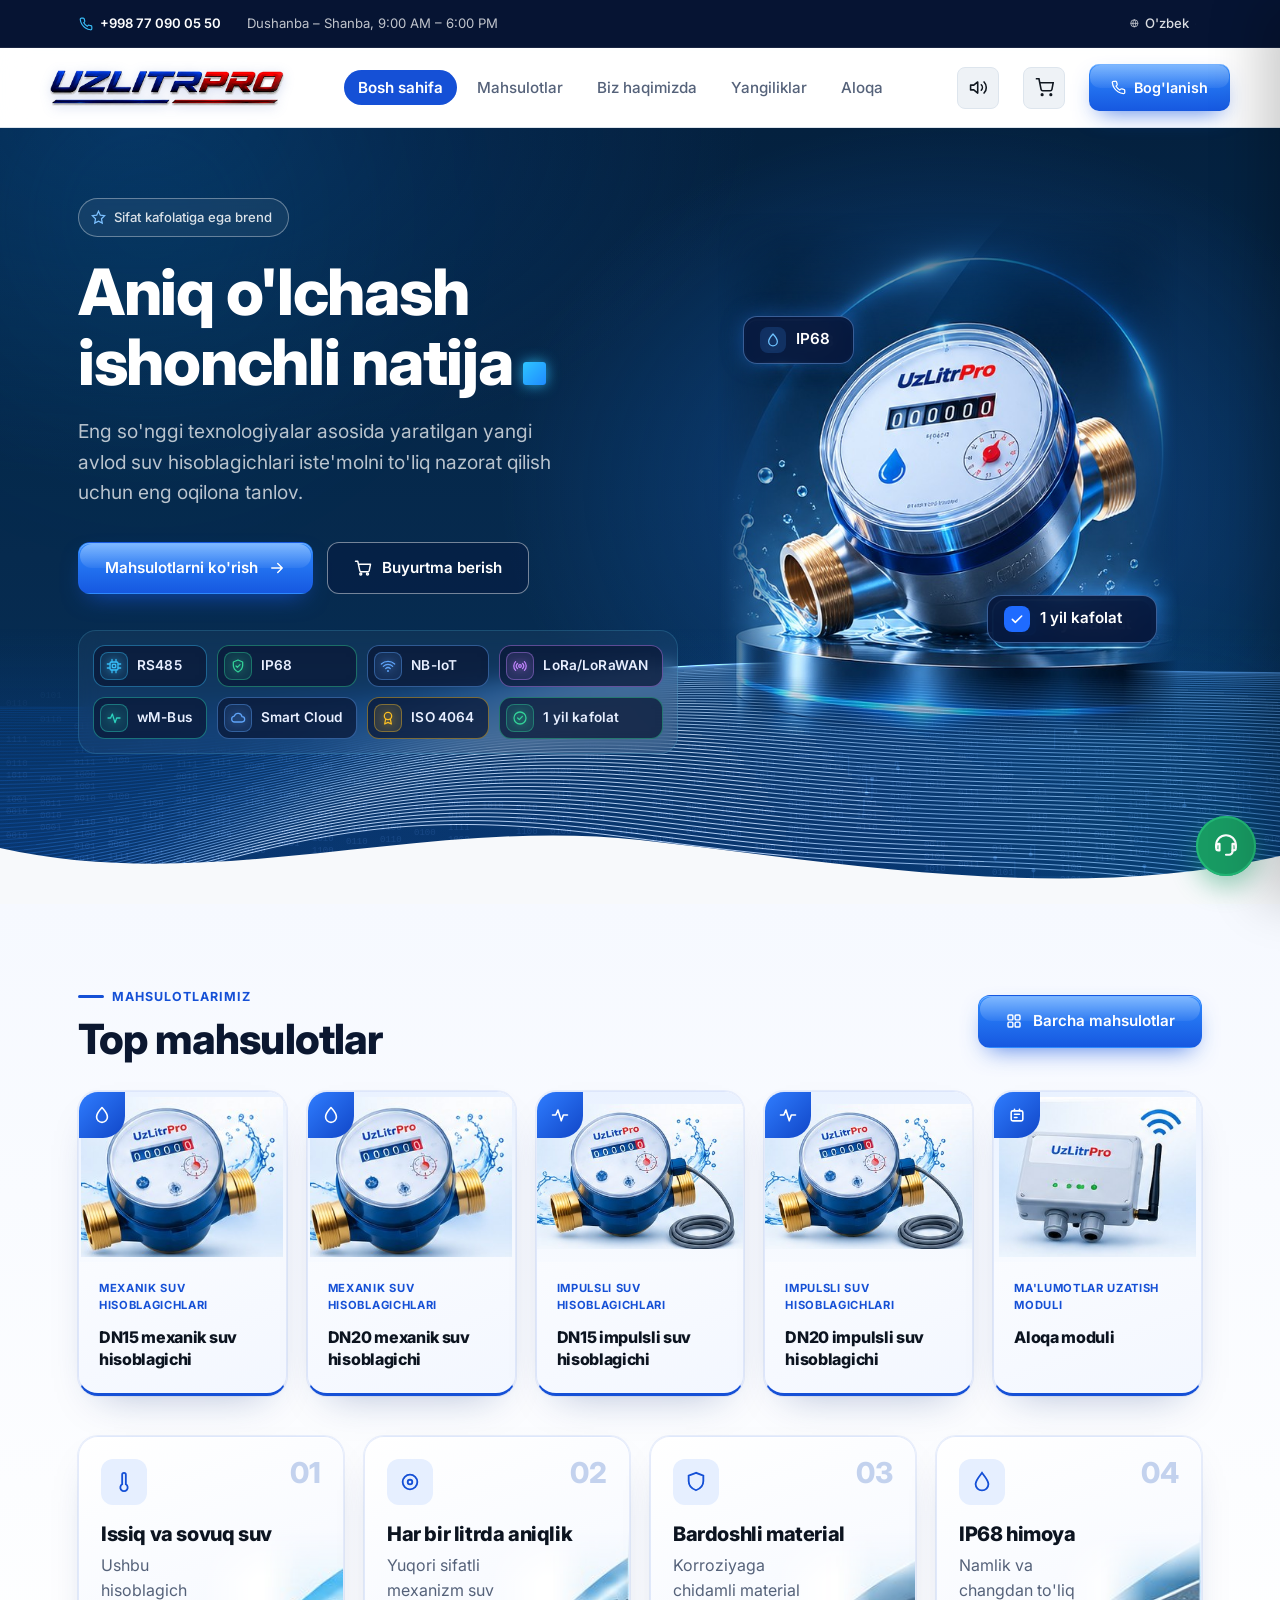
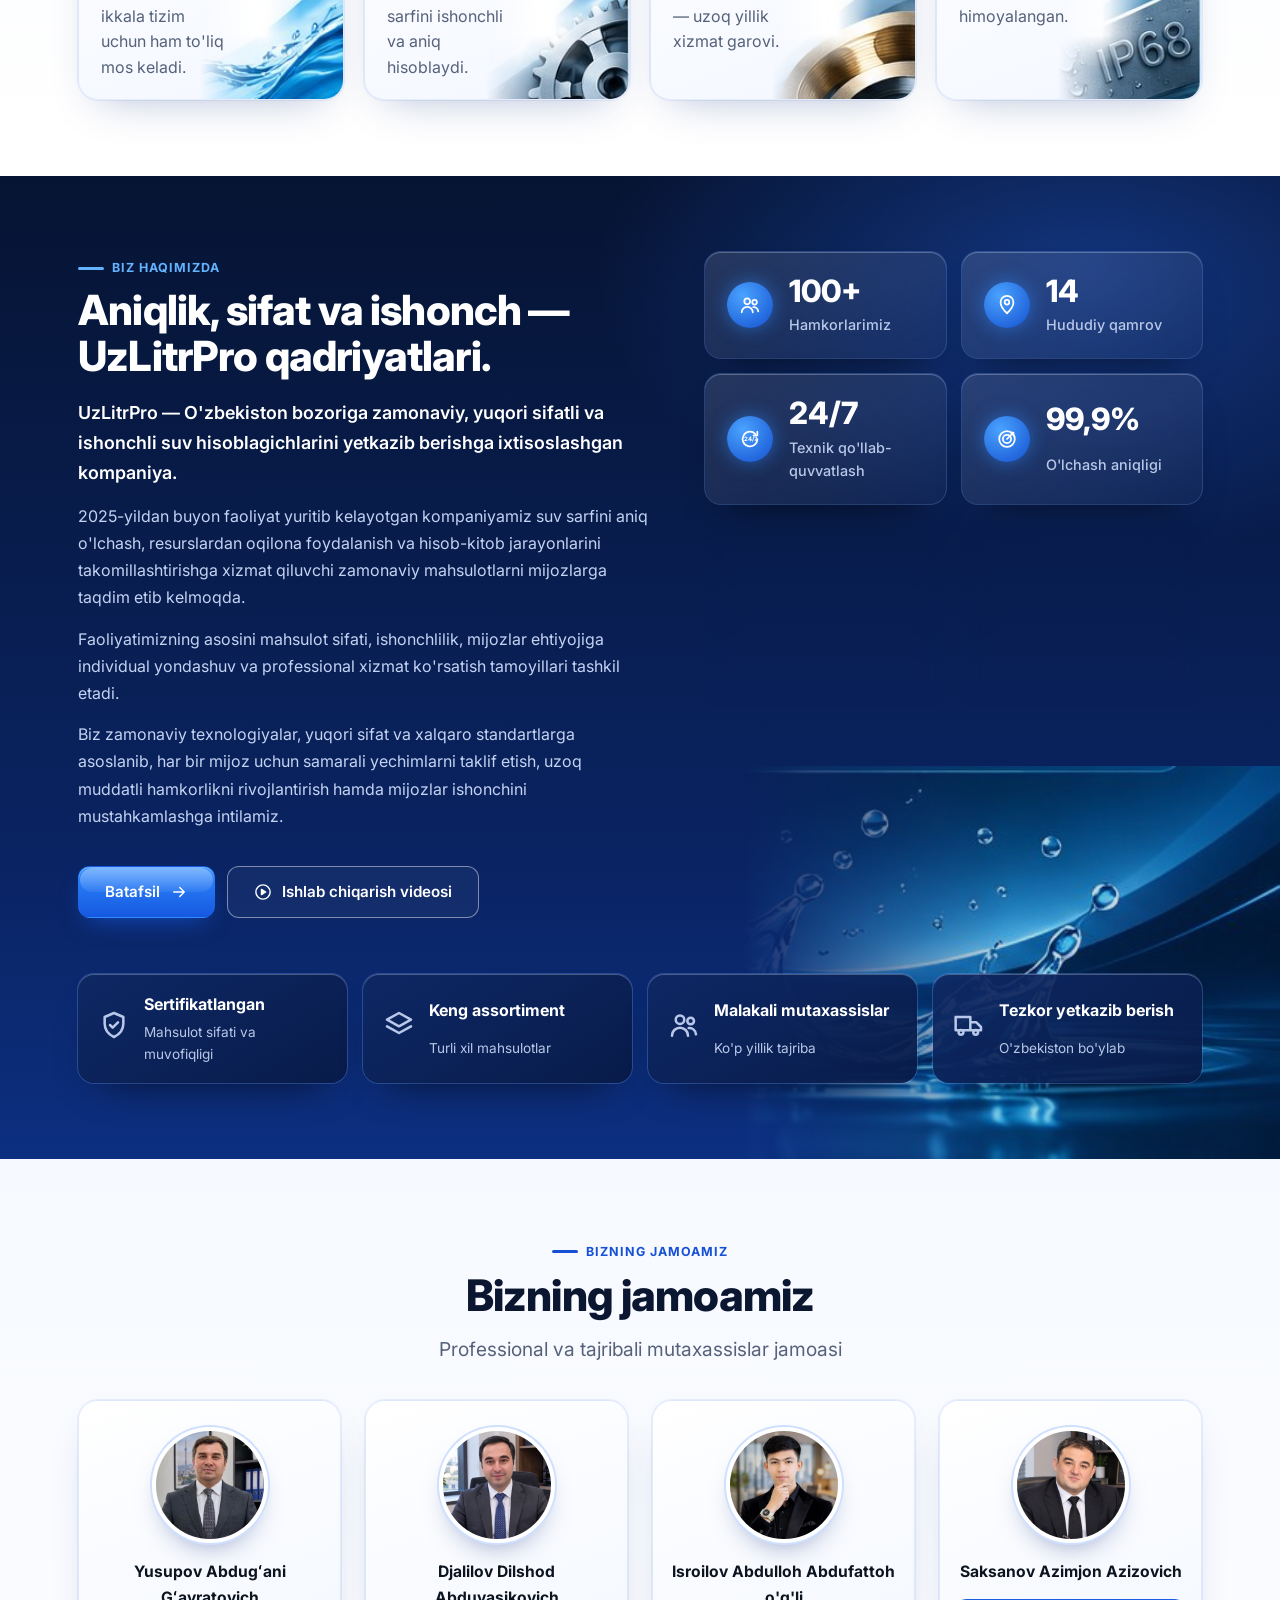
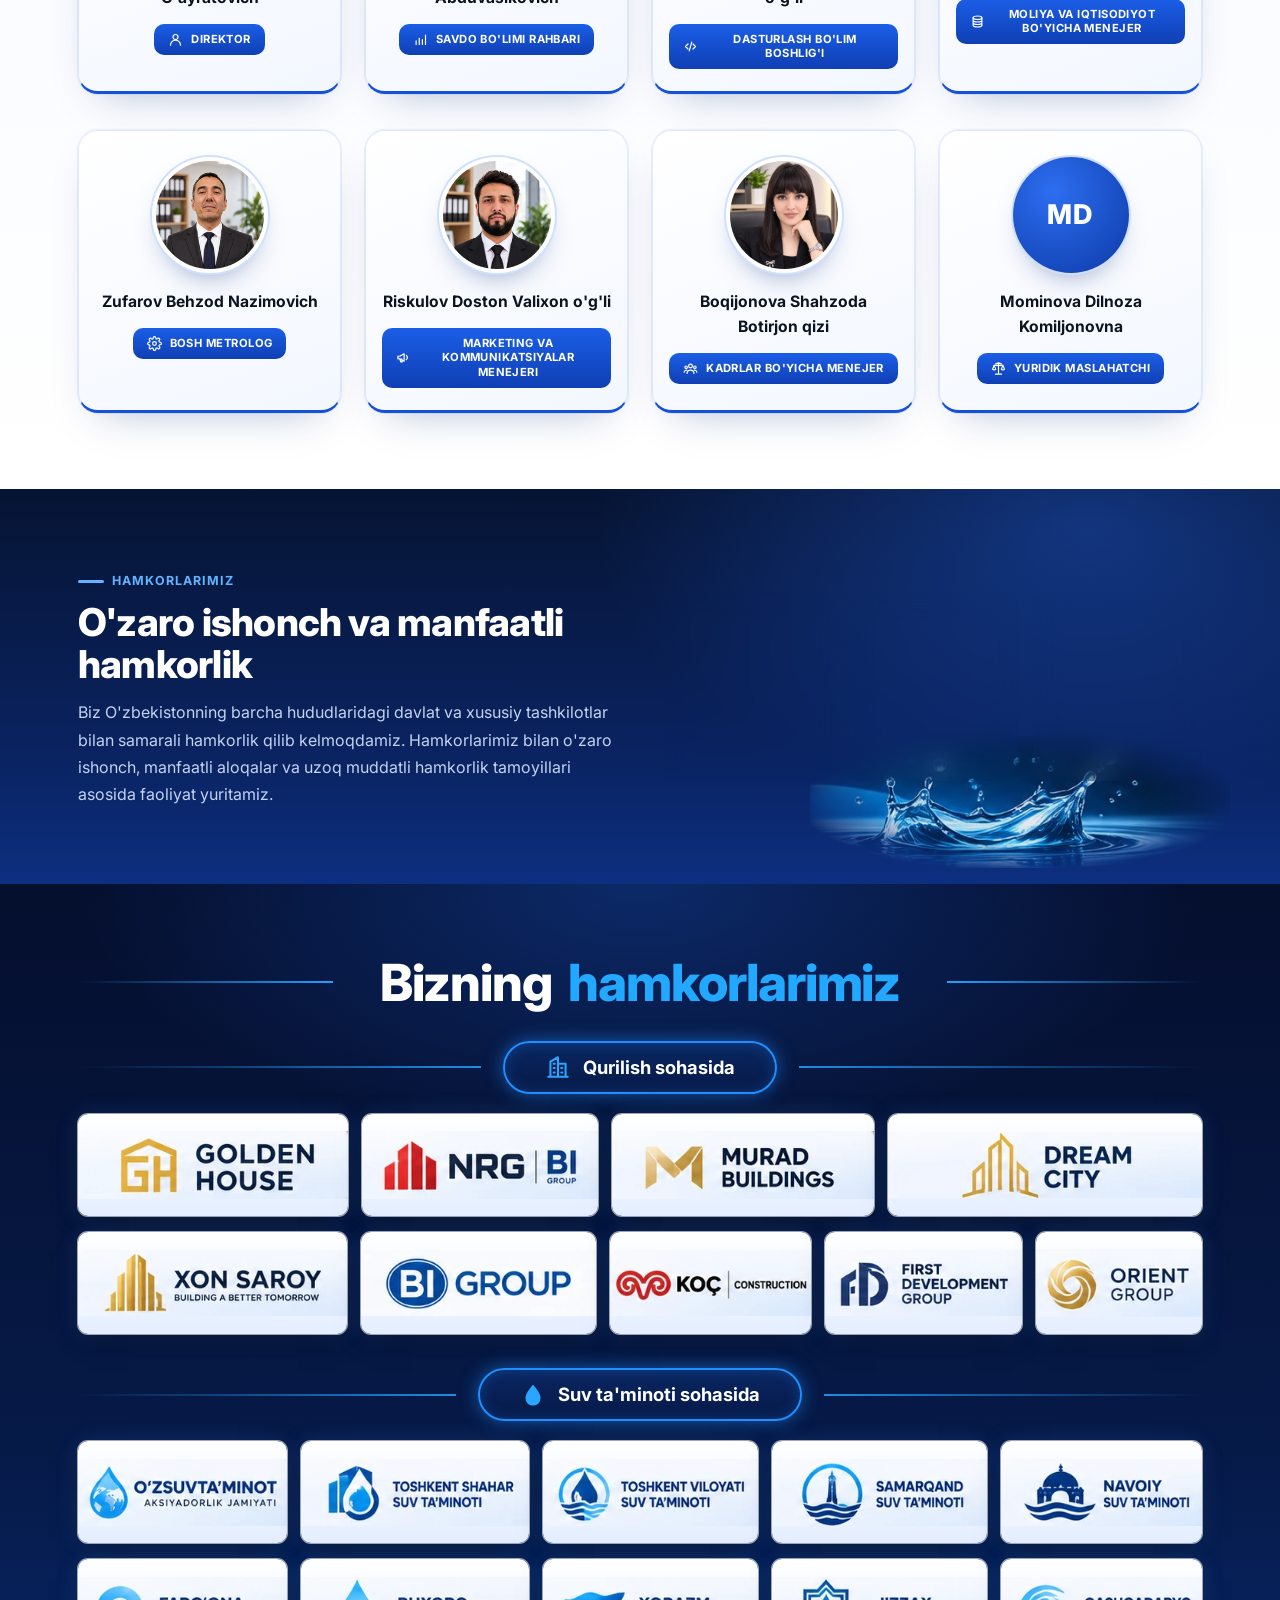
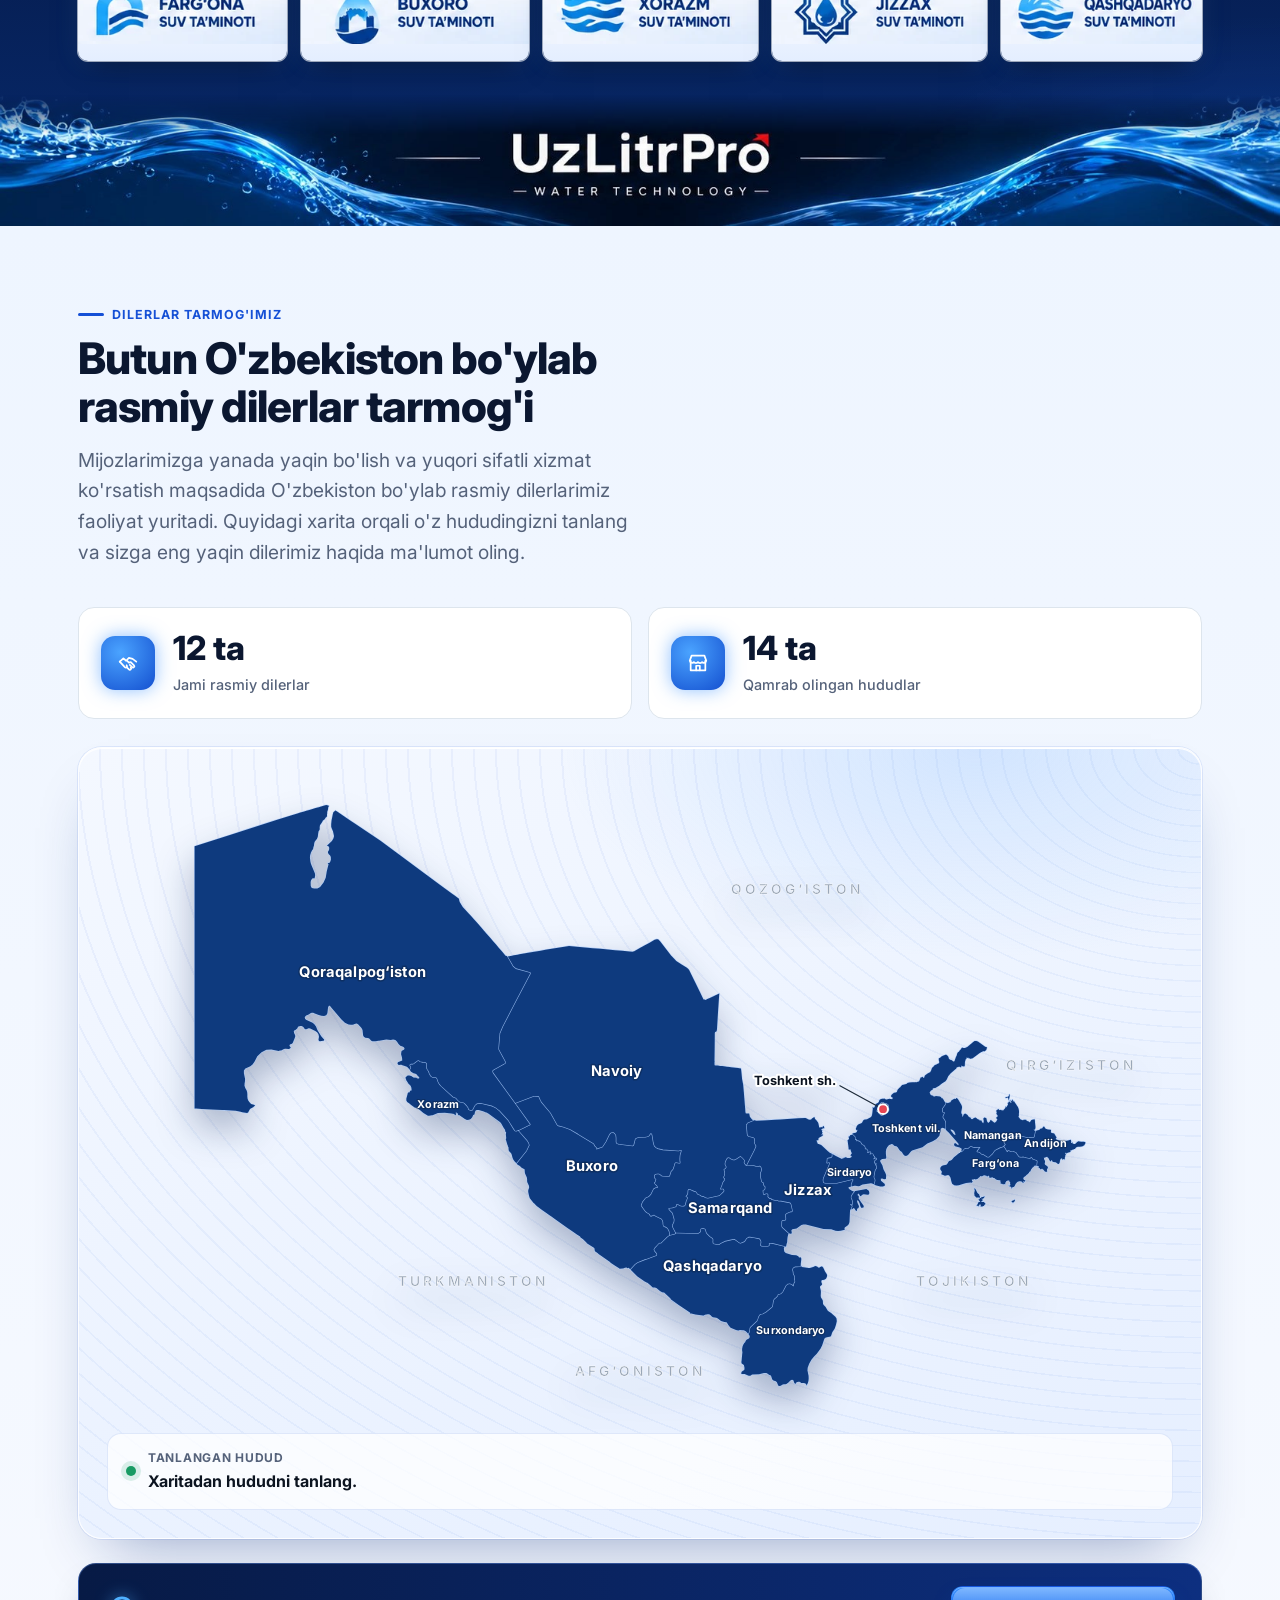
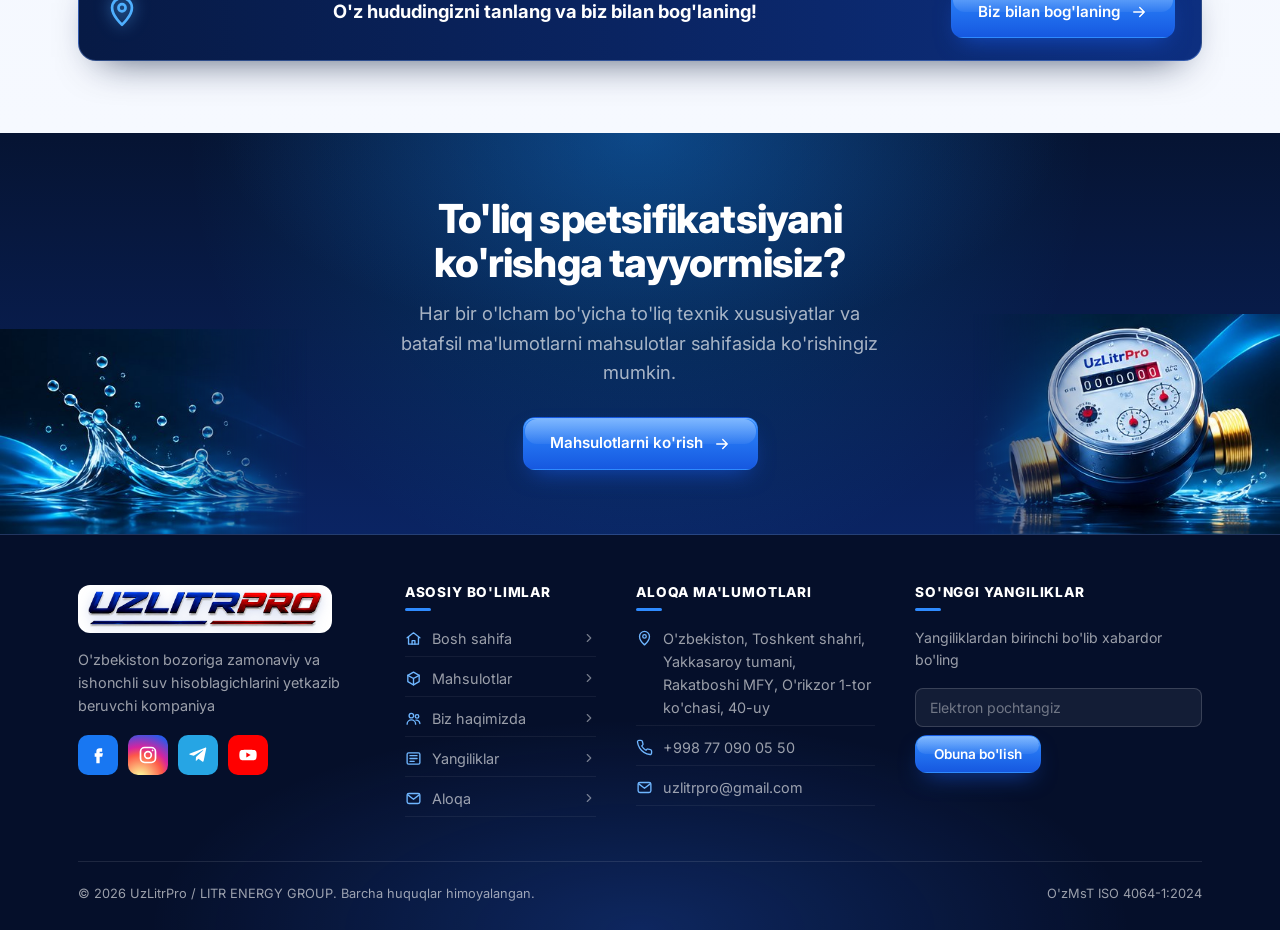
==== commit c93b51bd: "Home: partner logos section (construction and water supply) under Hamkorlarimiz Co-Authored-By: Clau" ====
--- a/index.html
+++ b/index.html
@@ -334,6 +334,47 @@
     </div>
   </section>
 
+  <!-- PARTNER LOGOS -->
+  <section class="partners-logos">
+    <div class="container">
+      <h2 class="pl-title reveal"><span data-i18n="pl_h_pre">Bizning</span> <span class="pl-accent" data-i18n="pl_h_em">hamkorlarimiz</span></h2>
+      <div class="pl-group reveal">
+        <div class="pl-label"><span class="pl-pill"><svg viewBox="0 0 24 24" fill="none" stroke="currentColor" stroke-width="1.9" stroke-linecap="round" stroke-linejoin="round" aria-hidden="true"><path d="M3 21h18M5 21V7l7-4v18M12 9h7v12M8 9h1M8 13h1M8 17h1M15 13h1M15 17h1"/></svg><span data-i18n="pl_build">Qurilish sohasida</span></span></div>
+        <div class="pl-row " style="--cols: 370fr 323fr 360fr 430fr">
+          <div class="pl-card"><img src="assets/partners/golden-house.png" alt="Golden House" loading="lazy"></div>
+          <div class="pl-card"><img src="assets/partners/nrg-bi.png" alt="NRG BI Group" loading="lazy"></div>
+          <div class="pl-card"><img src="assets/partners/murad-buildings.png" alt="Murad Buildings" loading="lazy"></div>
+          <div class="pl-card"><img src="assets/partners/dream-city.png" alt="Dream City" loading="lazy"></div>
+        </div>
+        <div class="pl-row " style="--cols: 370fr 323fr 277fr 270fr 229fr">
+          <div class="pl-card"><img src="assets/partners/xon-saroy.png" alt="Xon Saroy" loading="lazy"></div>
+          <div class="pl-card"><img src="assets/partners/bi-group.png" alt="BI Group" loading="lazy"></div>
+          <div class="pl-card"><img src="assets/partners/koc.png" alt="Koç Construction" loading="lazy"></div>
+          <div class="pl-card"><img src="assets/partners/first-development.png" alt="First Development Group" loading="lazy"></div>
+          <div class="pl-card"><img src="assets/partners/orient-group.png" alt="Orient Group" loading="lazy"></div>
+        </div>
+      </div>
+      <div class="pl-group reveal">
+        <div class="pl-label"><span class="pl-pill"><svg viewBox="0 0 24 24" fill="currentColor" aria-hidden="true"><path d="M12 2.5s7 7.6 7 12.3a7 7 0 0 1-14 0C5 10.1 12 2.5 12 2.5z"/></svg><span data-i18n="pl_water">Suv ta'minoti sohasida</span></span></div>
+        <div class="pl-row pl-water" style="--cols: 288fr 313fr 296fr 297fr 276fr">
+          <div class="pl-card"><img src="assets/partners/ozsuvtaminot.png" alt="O'zsuvta'minot AJ" loading="lazy"></div>
+          <div class="pl-card"><img src="assets/partners/toshkent-shahar.png" alt="Toshkent shahar suv ta'minoti" loading="lazy"></div>
+          <div class="pl-card"><img src="assets/partners/toshkent-viloyat.png" alt="Toshkent viloyati suv ta'minoti" loading="lazy"></div>
+          <div class="pl-card"><img src="assets/partners/samarqand.png" alt="Samarqand suv ta'minoti" loading="lazy"></div>
+          <div class="pl-card"><img src="assets/partners/navoiy.png" alt="Navoiy suv ta'minoti" loading="lazy"></div>
+        </div>
+        <div class="pl-row pl-water" style="--cols: 288fr 313fr 296fr 297fr 276fr">
+          <div class="pl-card"><img src="assets/partners/fargona.png" alt="Farg'ona suv ta'minoti" loading="lazy"></div>
+          <div class="pl-card"><img src="assets/partners/buxoro.png" alt="Buxoro suv ta'minoti" loading="lazy"></div>
+          <div class="pl-card"><img src="assets/partners/xorazm.png" alt="Xorazm suv ta'minoti" loading="lazy"></div>
+          <div class="pl-card"><img src="assets/partners/jizzax.png" alt="Jizzax suv ta'minoti" loading="lazy"></div>
+          <div class="pl-card"><img src="assets/partners/qashqadaryo.png" alt="Qashqadaryo suv ta'minoti" loading="lazy"></div>
+        </div>
+      </div>
+    </div>
+    <img class="pl-bottom" src="assets/partners/water-bottom.jpg" alt="UzLitrPro — Water technology" loading="lazy">
+  </section>
+
   <!-- DEALERS + REGIONS MAP -->
   <section class="section section-alt regions-map-section">
     <div class="container">
--- a/css/pdf.css
+++ b/css/pdf.css
@@ -861,3 +861,92 @@
   box-shadow: var(--pdf-card-shadow);
 }
 .social-block h3, .social-block h2 { color: var(--pdf-ink); }
+
+/* ==========================================================================
+   Partner logos ("Bizning hamkorlarimiz")
+   ========================================================================== */
+.partners-logos {
+  position: relative;
+  overflow: hidden;
+  padding: 70px 0 0;
+  background:
+    radial-gradient(800px 360px at 50% 0%, rgba(30, 110, 255, 0.28), transparent 70%),
+    radial-gradient(600px 300px at 100% 100%, rgba(30, 110, 255, 0.25), transparent 70%),
+    linear-gradient(180deg, #050f2e 0%, #061a48 60%, #072a6e 100%);
+}
+.partners-logos .container { position: relative; z-index: 1; }
+.pl-title {
+  display: flex;
+  align-items: center;
+  justify-content: center;
+  gap: 0.3em;
+  color: #fff;
+  font-size: clamp(2rem, 4.2vw, 3.2rem);
+  font-weight: 800;
+  text-align: center;
+  margin: 0 0 30px;
+}
+.pl-title::before, .pl-title::after {
+  content: "";
+  flex: 1;
+  max-width: 260px;
+  height: 2px;
+  background: linear-gradient(90deg, transparent, #1fa2ff);
+}
+.pl-title::after { background: linear-gradient(90deg, #1fa2ff, transparent); }
+.pl-title::before { margin-right: 0.6em; }
+.pl-title::after { margin-left: 0.6em; }
+.pl-accent { color: #22a8ff; }
+.pl-group { margin-bottom: 34px; }
+.pl-label { display: flex; align-items: center; gap: 22px; margin: 0 0 20px; }
+.pl-label::before, .pl-label::after { content: ""; flex: 1; height: 2px; background: linear-gradient(90deg, transparent, rgba(31, 162, 255, 0.85)); }
+.pl-label::after { background: linear-gradient(90deg, rgba(31, 162, 255, 0.85), transparent); }
+.pl-pill {
+  display: inline-flex;
+  align-items: center;
+  gap: 12px;
+  padding: 10px 40px;
+  border-radius: 999px;
+  color: #fff;
+  font-weight: 700;
+  font-size: 1.15rem;
+  background: linear-gradient(180deg, rgba(10, 40, 100, 0.9), rgba(6, 26, 72, 0.9));
+  border: 2px solid #1f8fff;
+  box-shadow: 0 0 18px rgba(31, 143, 255, 0.55), inset 0 0 14px rgba(31, 143, 255, 0.25);
+}
+.pl-pill svg { width: 26px; height: 26px; color: #2aa6ff; }
+.pl-row { display: grid; grid-template-columns: var(--cols); gap: 14px; margin-bottom: 16px; }
+.pl-card {
+  display: grid;
+  place-items: center;
+  height: 102px;
+  padding: 0;
+  border-radius: 10px;
+  background: linear-gradient(180deg, #ffffff 0%, #e9f1ff 100%);
+  box-shadow: 0 0 0 1px rgba(255, 255, 255, 0.6), 0 10px 26px -10px rgba(0, 0, 0, 0.6), 0 0 22px rgba(80, 150, 255, 0.18);
+  transition: transform 0.25s ease, box-shadow 0.25s ease;
+  overflow: hidden;
+}
+.pl-card { background: linear-gradient(180deg, #ffffff 0%, #e4eeff 100%); }
+.pl-card img { width: 100%; height: 100%; object-fit: contain; }
+.pl-card:hover { transform: translateY(-4px); box-shadow: 0 0 0 1px #fff, 0 16px 30px -12px rgba(0, 0, 0, 0.6), 0 0 28px rgba(80, 160, 255, 0.55); }
+.pl-bottom {
+  display: block;
+  width: 100%;
+  height: auto;
+  max-height: 200px;
+  object-fit: cover;
+  object-position: center bottom;
+  margin-top: 6px;
+  -webkit-mask-image: linear-gradient(to bottom, transparent, #000 30%);
+  mask-image: linear-gradient(to bottom, transparent, #000 30%);
+}
+@media (max-width: 900px) {
+  .pl-group { display: grid; grid-template-columns: 1fr 1fr; gap: 10px; }
+  .pl-label { grid-column: 1 / -1; }
+  .pl-row { display: contents; }
+  .pl-bottom { height: 130px; }
+  .pl-card { height: 78px; }
+  .pl-pill { padding: 8px 22px; font-size: 1rem; }
+  .pl-title::before, .pl-title::after { max-width: 40px; }
+}
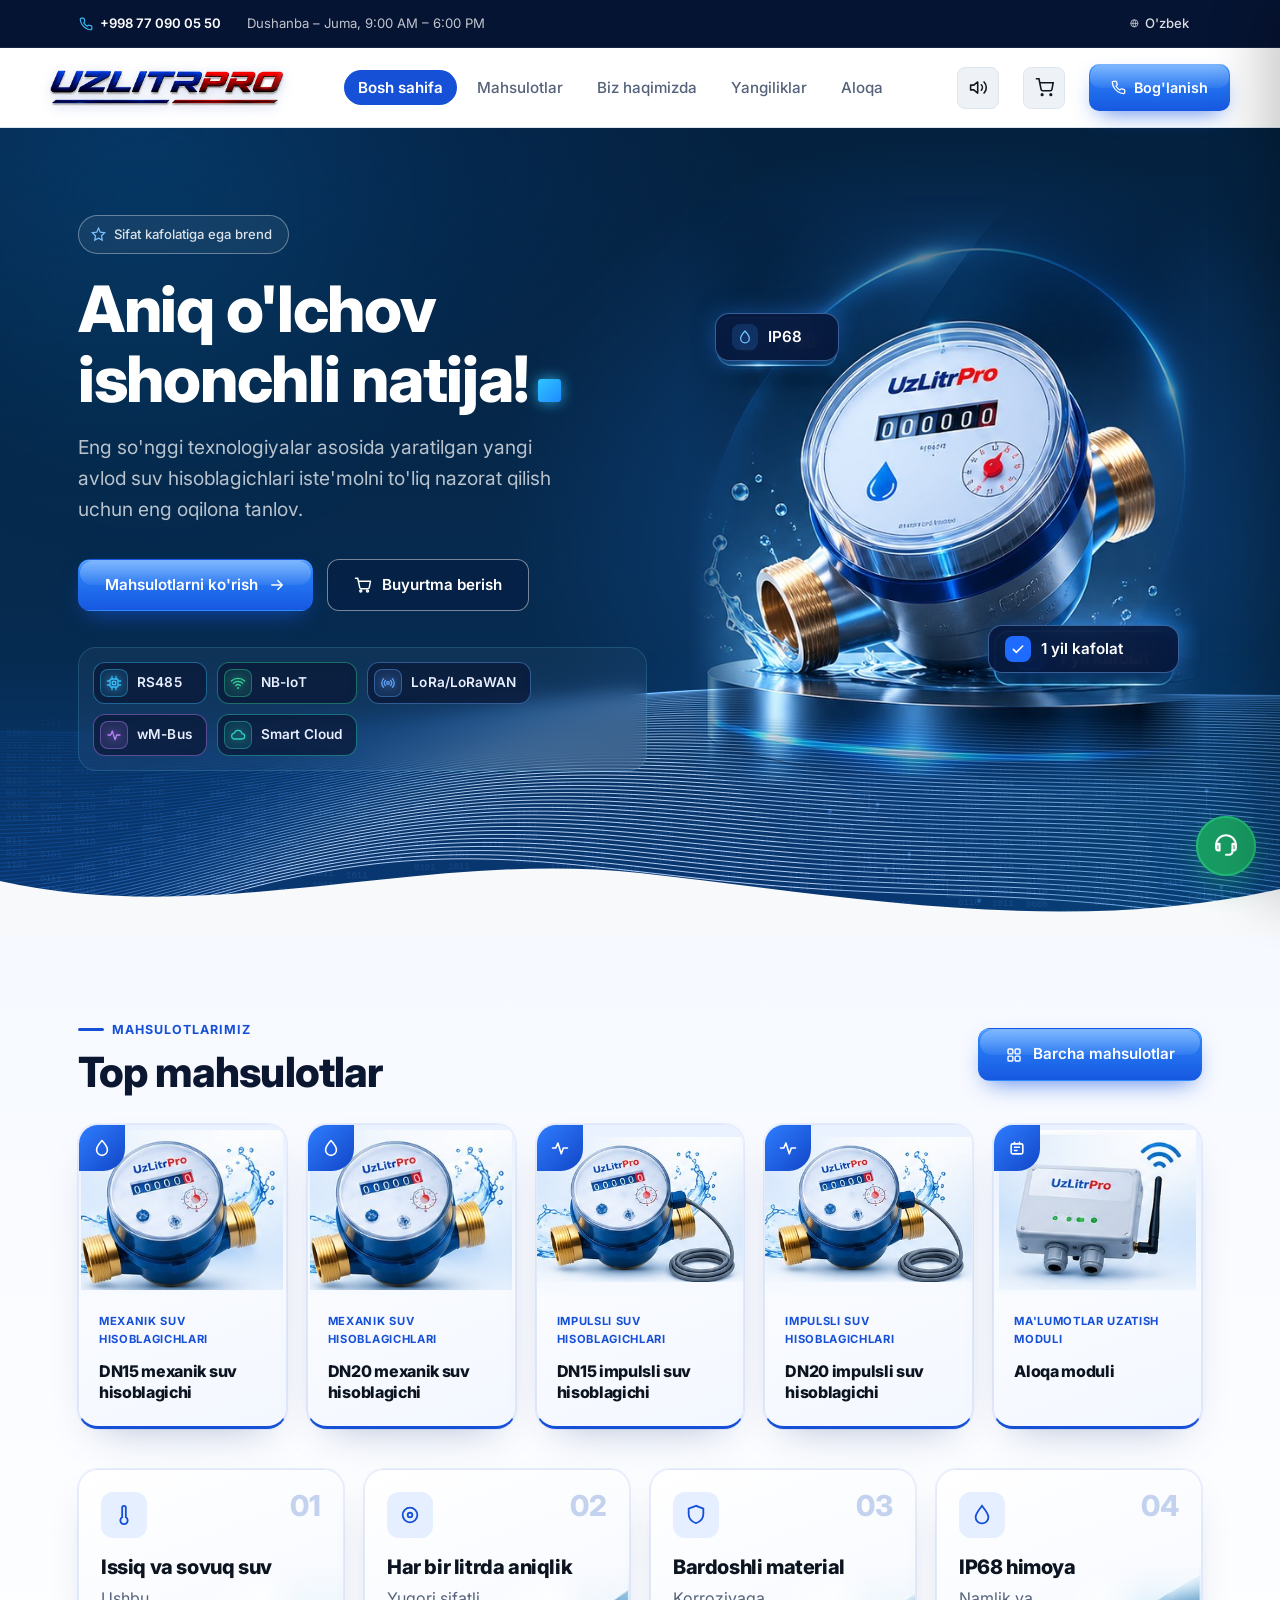
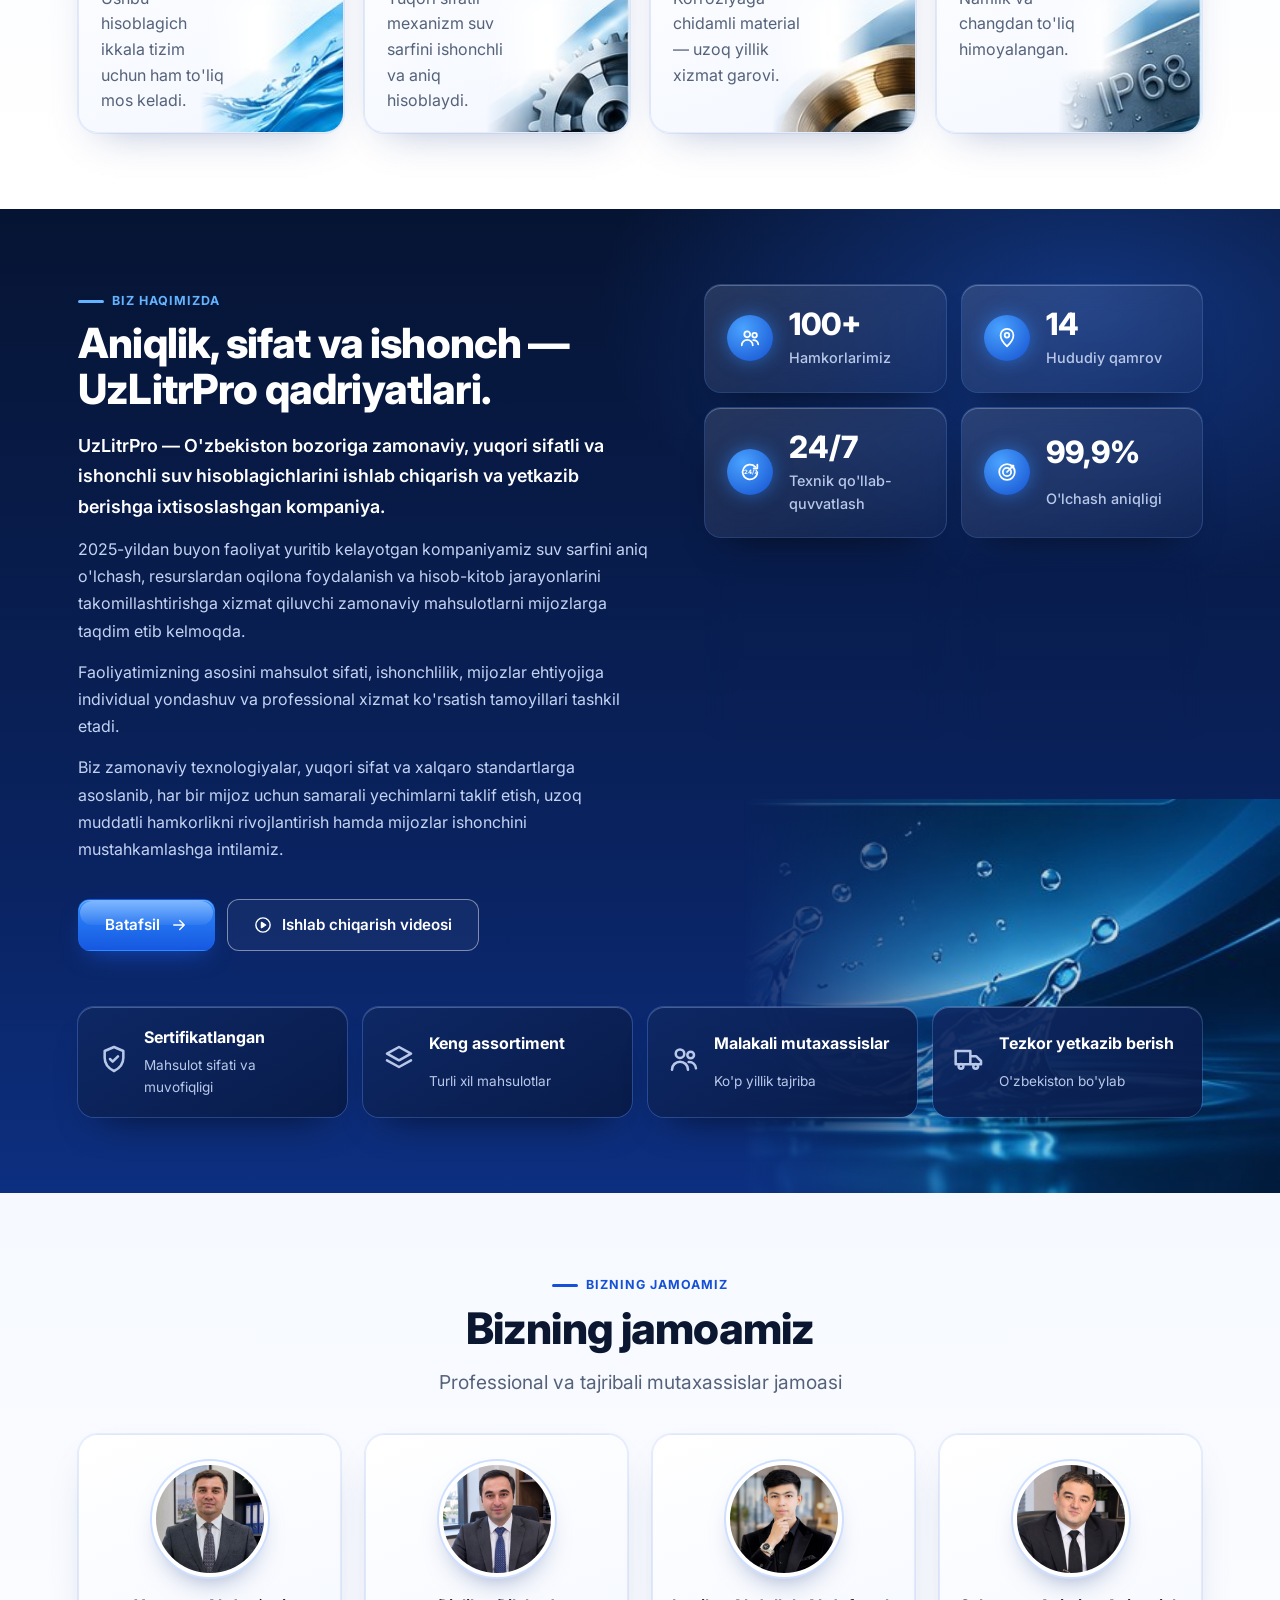
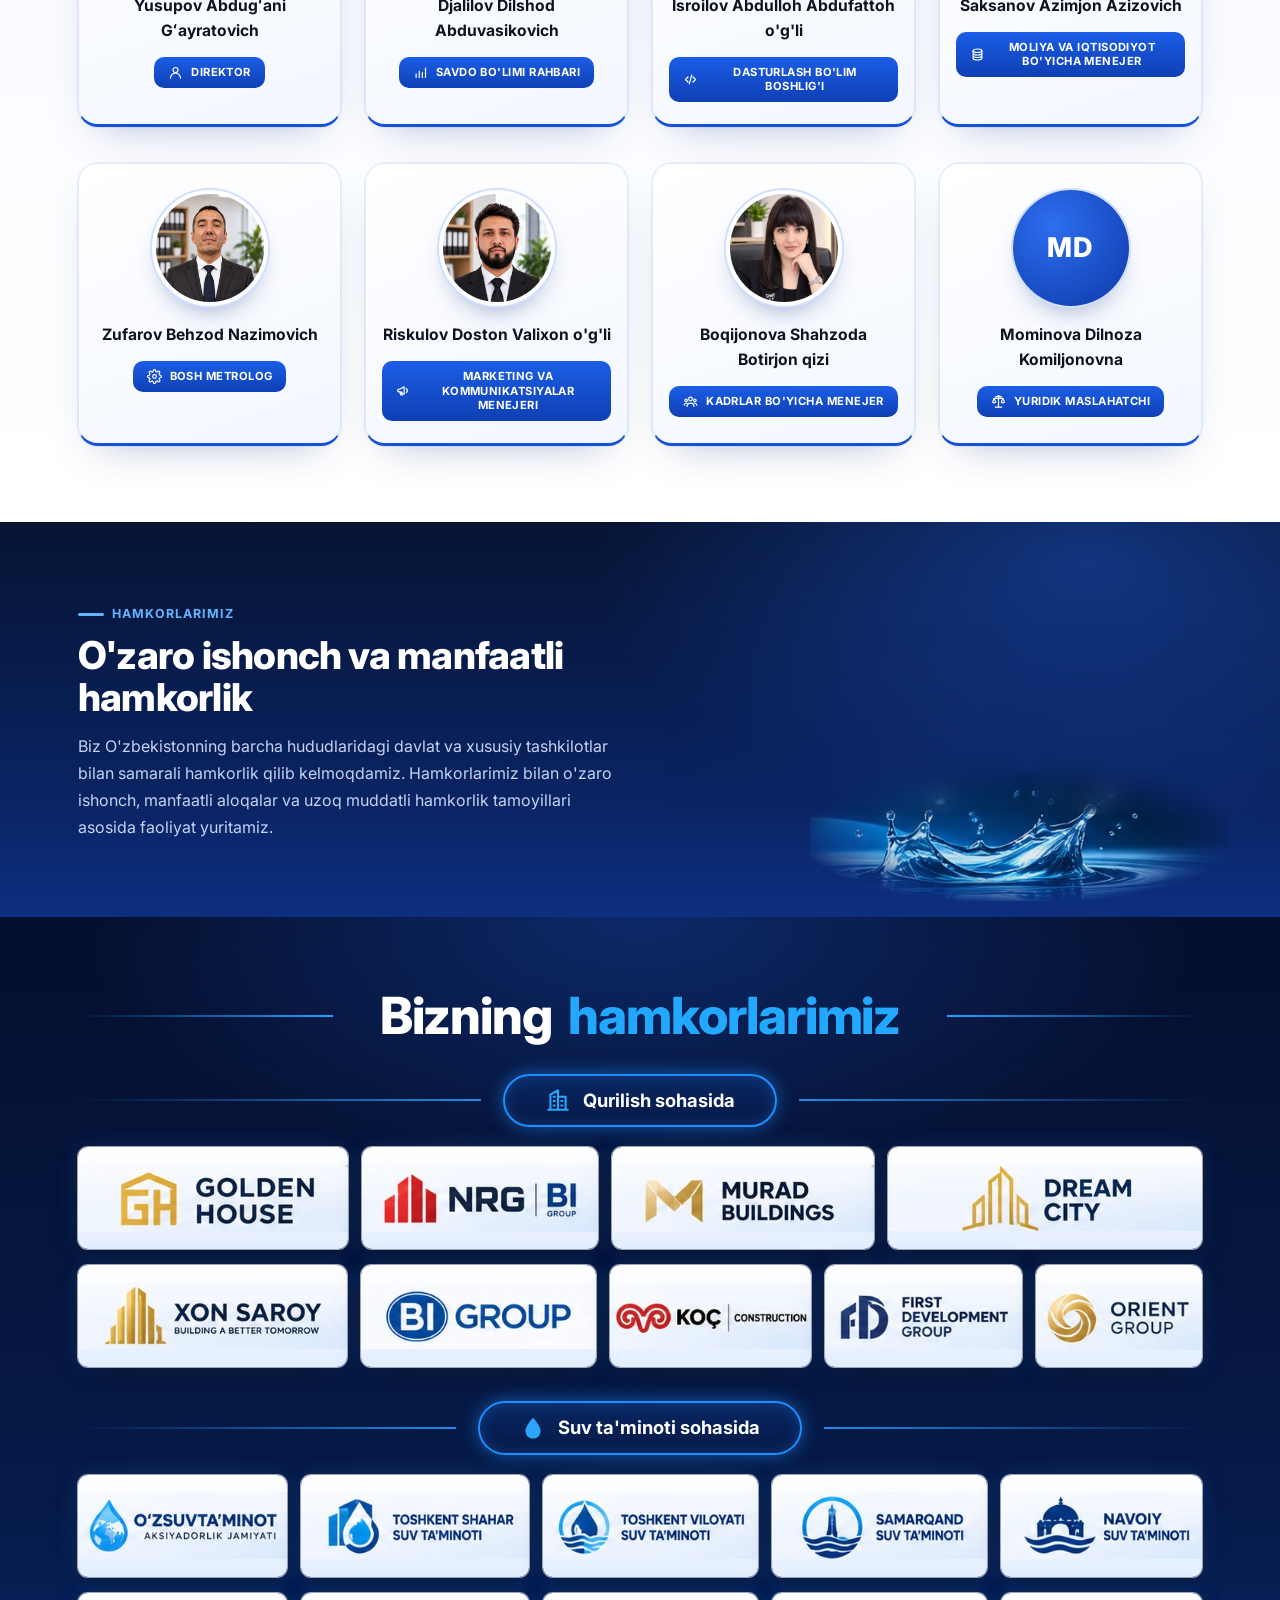
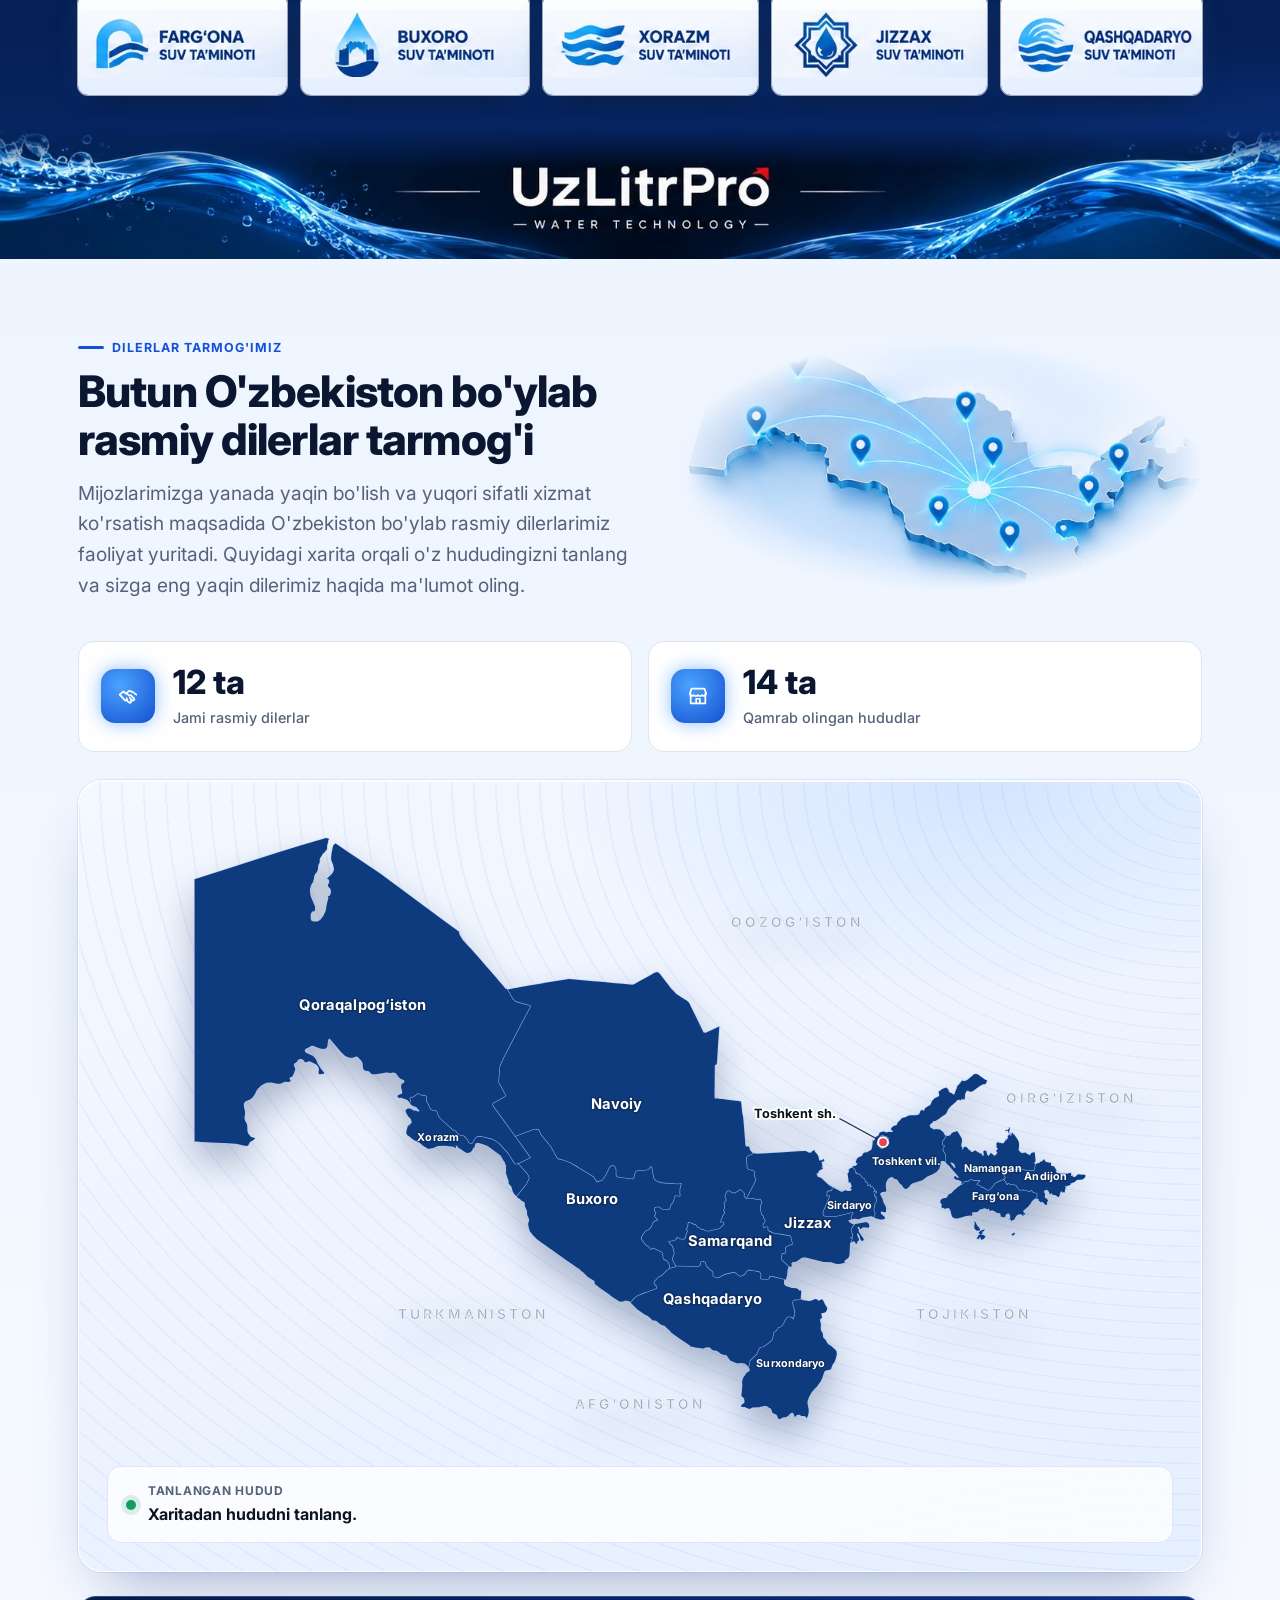
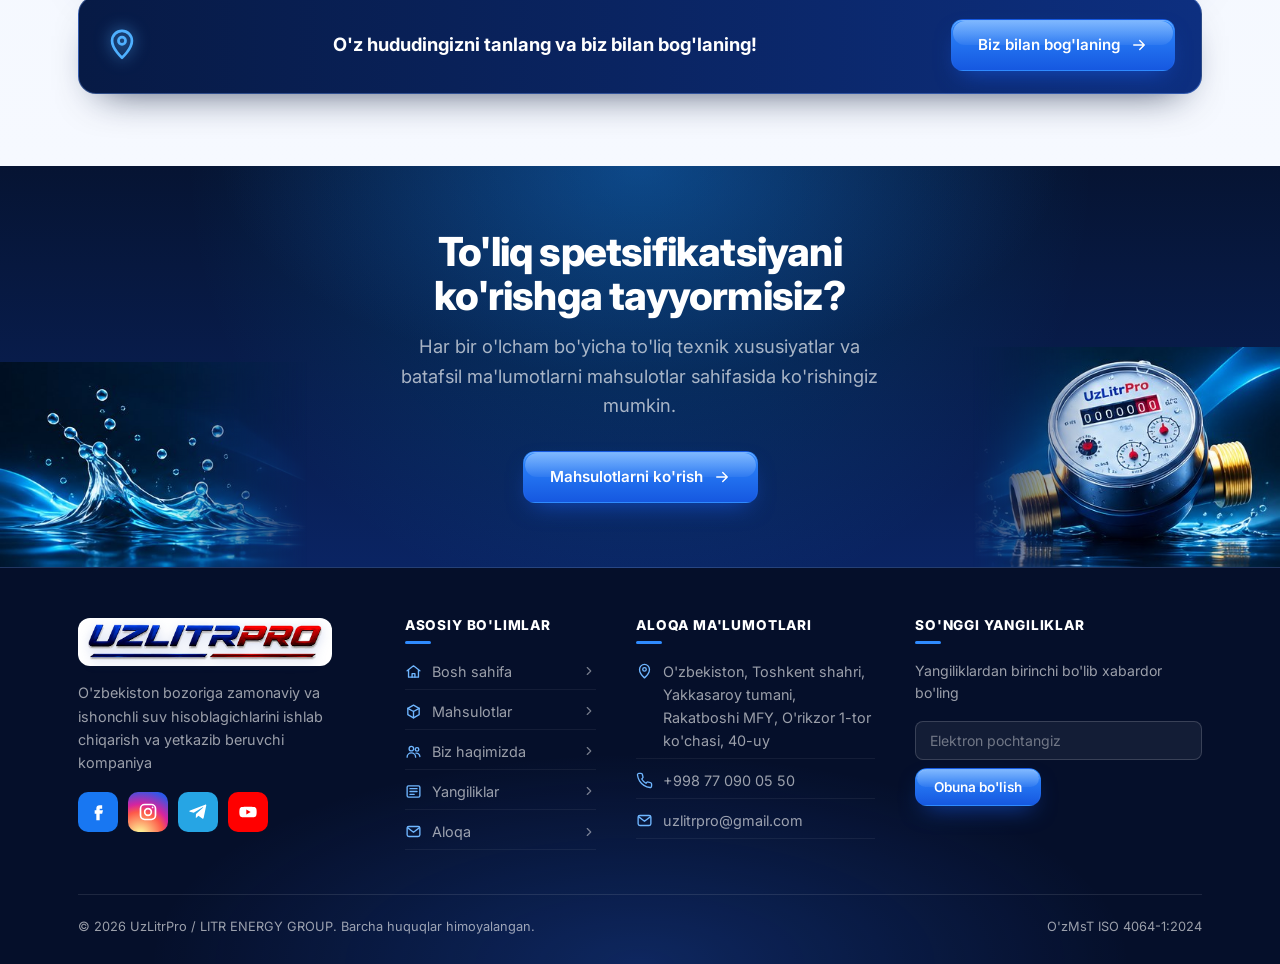
==== commit e7c1244a: "Text fixes and removals: Mon–Fri hours, new headline, manufacturing wording, hero chips without IP68" ====
--- a/index.html
+++ b/index.html
@@ -31,7 +31,7 @@
         <svg viewBox="0 0 24 24" fill="none" stroke="currentColor" stroke-width="2"><path d="M22 16.92v3a2 2 0 0 1-2.18 2 19.79 19.79 0 0 1-8.63-3.07 19.5 19.5 0 0 1-6-6 19.79 19.79 0 0 1-3.07-8.67A2 2 0 0 1 4.11 2h3a2 2 0 0 1 2 1.72c.127.96.361 1.903.7 2.81a2 2 0 0 1-.45 2.11L8.09 9.91a16 16 0 0 0 6 6l1.27-1.27a2 2 0 0 1 2.11-.45c.907.339 1.85.573 2.81.7A2 2 0 0 1 22 16.92z"/></svg>
         +998 77 090 05 50
       </a>
-      <span class="top-bar-item hours" data-i18n="hours">Dushanba – Shanba, 9:00 AM – 6:00 PM</span>
+      <span class="top-bar-item hours" data-i18n="hours">Dushanba – Juma, 9:00 AM – 6:00 PM</span>
     </div>
     <div class="lang-switch" id="lang-switch">
       <div class="lang-current" id="lang-current">
@@ -88,7 +88,7 @@
           <svg viewBox="0 0 24 24" fill="none" stroke="currentColor" stroke-width="2"><path d="M12 2l2.9 6.3 6.9.9-5 4.9 1.2 6.9L12 17.8l-6 3.2 1.2-6.9-5-4.9 6.9-.9z"/></svg>
           <span data-i18n="hero_eyebrow">Sifat kafolatiga ega brend</span>
         </span>
-        <h1 class="hero-h1-split" data-i18n="hero_h1"><span class="h1-line">Aniq o'lchash</span><span class="h1-line h1-line2">ishonchli natija<span class="h1-dot" aria-hidden="true"></span></span></h1>
+        <h1 class="hero-h1-split" data-i18n="hero_h1"><span class="h1-line">Aniq o'lchov</span><span class="h1-line h1-line2">ishonchli natija!<span class="h1-dot" aria-hidden="true"></span></span></h1>
         <p data-i18n="hero_p">Eng so'nggi texnologiyalar asosida yaratilgan yangi avlod suv hisoblagichlari iste'molni to'liq nazorat qilish uchun eng oqilona tanlov.</p>
         <div class="hero-actions">
           <a href="products.html" class="btn btn-primary"><span data-i18n="hero_btn1">Mahsulotlarni ko'rish</span><svg viewBox="0 0 24 24" fill="none" stroke="currentColor" stroke-width="1.9" stroke-linecap="round" stroke-linejoin="round" aria-hidden="true"><path d="M5 12h14M13 6l6 6-6 6"/></svg></a>
@@ -96,13 +96,10 @@
         </div>
         <div class="tech-chips" aria-label="Texnologiyalar va standartlar">
           <span class="tech-chip"><span class="chip-ico"><svg viewBox="0 0 24 24" fill="none" stroke="currentColor" stroke-width="1.9" stroke-linecap="round" stroke-linejoin="round" aria-hidden="true"><rect x="6" y="6" width="12" height="12" rx="2"/><rect x="9.5" y="9.5" width="5" height="5" rx="1"/><path d="M9 2v4M15 2v4M9 18v4M15 18v4M2 9h4M2 15h4M18 9h4M18 15h4"/></svg></span><span>RS485</span></span>
-          <span class="tech-chip"><span class="chip-ico"><svg viewBox="0 0 24 24" fill="none" stroke="currentColor" stroke-width="1.9" stroke-linecap="round" stroke-linejoin="round" aria-hidden="true"><path d="M12 3 5 6v5c0 4.5 3 8 7 10 4-2 7-5.5 7-10V6z"/><path d="m9 12 2 2 4-4"/></svg></span><span>IP68</span></span>
           <span class="tech-chip"><span class="chip-ico"><svg viewBox="0 0 24 24" fill="none" stroke="currentColor" stroke-width="1.9" stroke-linecap="round" stroke-linejoin="round" aria-hidden="true"><path d="M5 12.5a10 10 0 0 1 14 0M8.5 16a5 5 0 0 1 7 0"/><circle cx="12" cy="19.5" r=".6" fill="currentColor"/><path d="M2 9a14.5 14.5 0 0 1 20 0"/></svg></span><span>NB-IoT</span></span>
           <span class="tech-chip"><span class="chip-ico"><svg viewBox="0 0 24 24" fill="none" stroke="currentColor" stroke-width="1.9" stroke-linecap="round" stroke-linejoin="round" aria-hidden="true"><circle cx="12" cy="12" r="2"/><path d="M8.2 8.2a5.4 5.4 0 0 0 0 7.6M15.8 8.2a5.4 5.4 0 0 1 0 7.6M5.4 5.4a9.3 9.3 0 0 0 0 13.2M18.6 5.4a9.3 9.3 0 0 1 0 13.2"/></svg></span><span>LoRa/LoRaWAN</span></span>
           <span class="tech-chip"><span class="chip-ico"><svg viewBox="0 0 24 24" fill="none" stroke="currentColor" stroke-width="1.9" stroke-linecap="round" stroke-linejoin="round" aria-hidden="true"><path d="M3 12h4l2.5-6 4 13 2.5-7H21"/></svg></span><span>wM-Bus</span></span>
           <span class="tech-chip"><span class="chip-ico"><svg viewBox="0 0 24 24" fill="none" stroke="currentColor" stroke-width="1.9" stroke-linecap="round" stroke-linejoin="round" aria-hidden="true"><path d="M7 18a4.5 4.5 0 0 1-.5-8.97A6 6 0 0 1 18 10a4 4 0 0 1 0 8z"/></svg></span><span>Smart Cloud</span></span>
-          <span class="tech-chip"><span class="chip-ico"><svg viewBox="0 0 24 24" fill="none" stroke="currentColor" stroke-width="1.9" stroke-linecap="round" stroke-linejoin="round" aria-hidden="true"><circle cx="12" cy="9" r="5.5"/><path d="M8.5 13.5 7 21l5-2.5 5 2.5-1.5-7.5"/></svg></span><span>ISO 4064</span></span>
-          <span class="tech-chip tech-chip-accent"><span class="chip-ico"><svg viewBox="0 0 24 24" fill="none" stroke="currentColor" stroke-width="1.9" stroke-linecap="round" stroke-linejoin="round" aria-hidden="true"><circle cx="12" cy="12" r="9"/><path d="m8.5 12 2.5 2.5 4.5-5"/></svg></span><span data-i18n="badge_warranty">1 yil kafolat</span></span>
         </div>
       </div>
       <div class="hero-product" id="hero-orbit">
@@ -240,7 +237,7 @@
         <div class="home-about-copy reveal">
           <span class="eyebrow" data-i18n="home_about_eyebrow">Biz haqimizda</span>
           <h2 data-i18n="home_about_h2">Aniqlik, sifat va ishonch — UzLitrPro qadriyatlari.</h2>
-          <p class="home-about-lead" data-i18n="home_about_p1">UzLitrPro — O'zbekiston bozoriga zamonaviy, yuqori sifatli va ishonchli suv hisoblagichlarini yetkazib berishga ixtisoslashgan kompaniya.</p>
+          <p class="home-about-lead" data-i18n="home_about_p1">UzLitrPro — O'zbekiston bozoriga zamonaviy, yuqori sifatli va ishonchli suv hisoblagichlarini ishlab chiqarish va yetkazib berishga ixtisoslashgan kompaniya.</p>
           <p data-i18n="home_about_p2">2025-yildan buyon faoliyat yuritib kelayotgan kompaniyamiz suv sarfini aniq o'lchash, resurslardan oqilona foydalanish va hisob-kitob jarayonlarini takomillashtirishga xizmat qiluvchi zamonaviy mahsulotlarni mijozlarga taqdim etib kelmoqda.</p>
           <p data-i18n="home_about_p3">Faoliyatimizning asosini mahsulot sifati, ishonchlilik, mijozlar ehtiyojiga individual yondashuv va professional xizmat ko'rsatish tamoyillari tashkil etadi.</p>
           <p data-i18n="home_about_p4">Biz zamonaviy texnologiyalar, yuqori sifat va xalqaro standartlarga asoslanib, har bir mijoz uchun samarali yechimlarni taklif etish, uzoq muddatli hamkorlikni rivojlantirish hamda mijozlar ishonchini mustahkamlashga intilamiz.</p>
@@ -427,7 +424,7 @@
     <div class="footer-grid footer-grid-4">
       <div class="footer-brand">
         <a href="index.html" class="brand brand-on-dark"><img class="brand-logo" src="assets/uzlitrpro-wordmark.png" alt="UZLITRPRO" width="720" height="111"></a>
-        <p data-i18n="footer_desc">O'zbekiston bozoriga zamonaviy va ishonchli suv hisoblagichlarini yetkazib beruvchi kompaniya</p>
+        <p data-i18n="footer_desc">O'zbekiston bozoriga zamonaviy va ishonchli suv hisoblagichlarini ishlab chiqarish va yetkazib beruvchi kompaniya</p>
         <div class="footer-social" aria-label="Ijtimoiy tarmoqlar">
           <a class="social-icon social-facebook" data-social="facebook" aria-label="Facebook"><svg viewBox="0 0 24 24" aria-hidden="true"><path fill="currentColor" d="M14 8h3V4h-3a4 4 0 0 0-4 4v2H8v4h2v8h4v-8h3l1-4h-4V8.5c0-.3.2-.5.5-.5z"/></svg></a>
           <a class="social-icon social-instagram" data-social="instagram" aria-label="Instagram"><svg viewBox="0 0 24 24" fill="none" stroke="currentColor" stroke-width="2" aria-hidden="true"><rect x="3" y="3" width="18" height="18" rx="5"/><circle cx="12" cy="12" r="4"/><circle cx="17.5" cy="6.5" r="1" fill="currentColor" stroke="none"/></svg></a>
--- a/css/pdf.css
+++ b/css/pdf.css
@@ -114,7 +114,7 @@
 .hp-b2 { right: 4.5%; top: 72.5%; min-width: 37%; }
 
 /* Technology chips with icons, sitting on the wave */
-.tech-chips { display: grid; grid-template-columns: repeat(4, max-content); gap: 10px; }
+.tech-chips { display: grid; grid-template-columns: repeat(3, max-content); gap: 10px; }
 .tech-chip {
   display: inline-flex;
   align-items: center;
